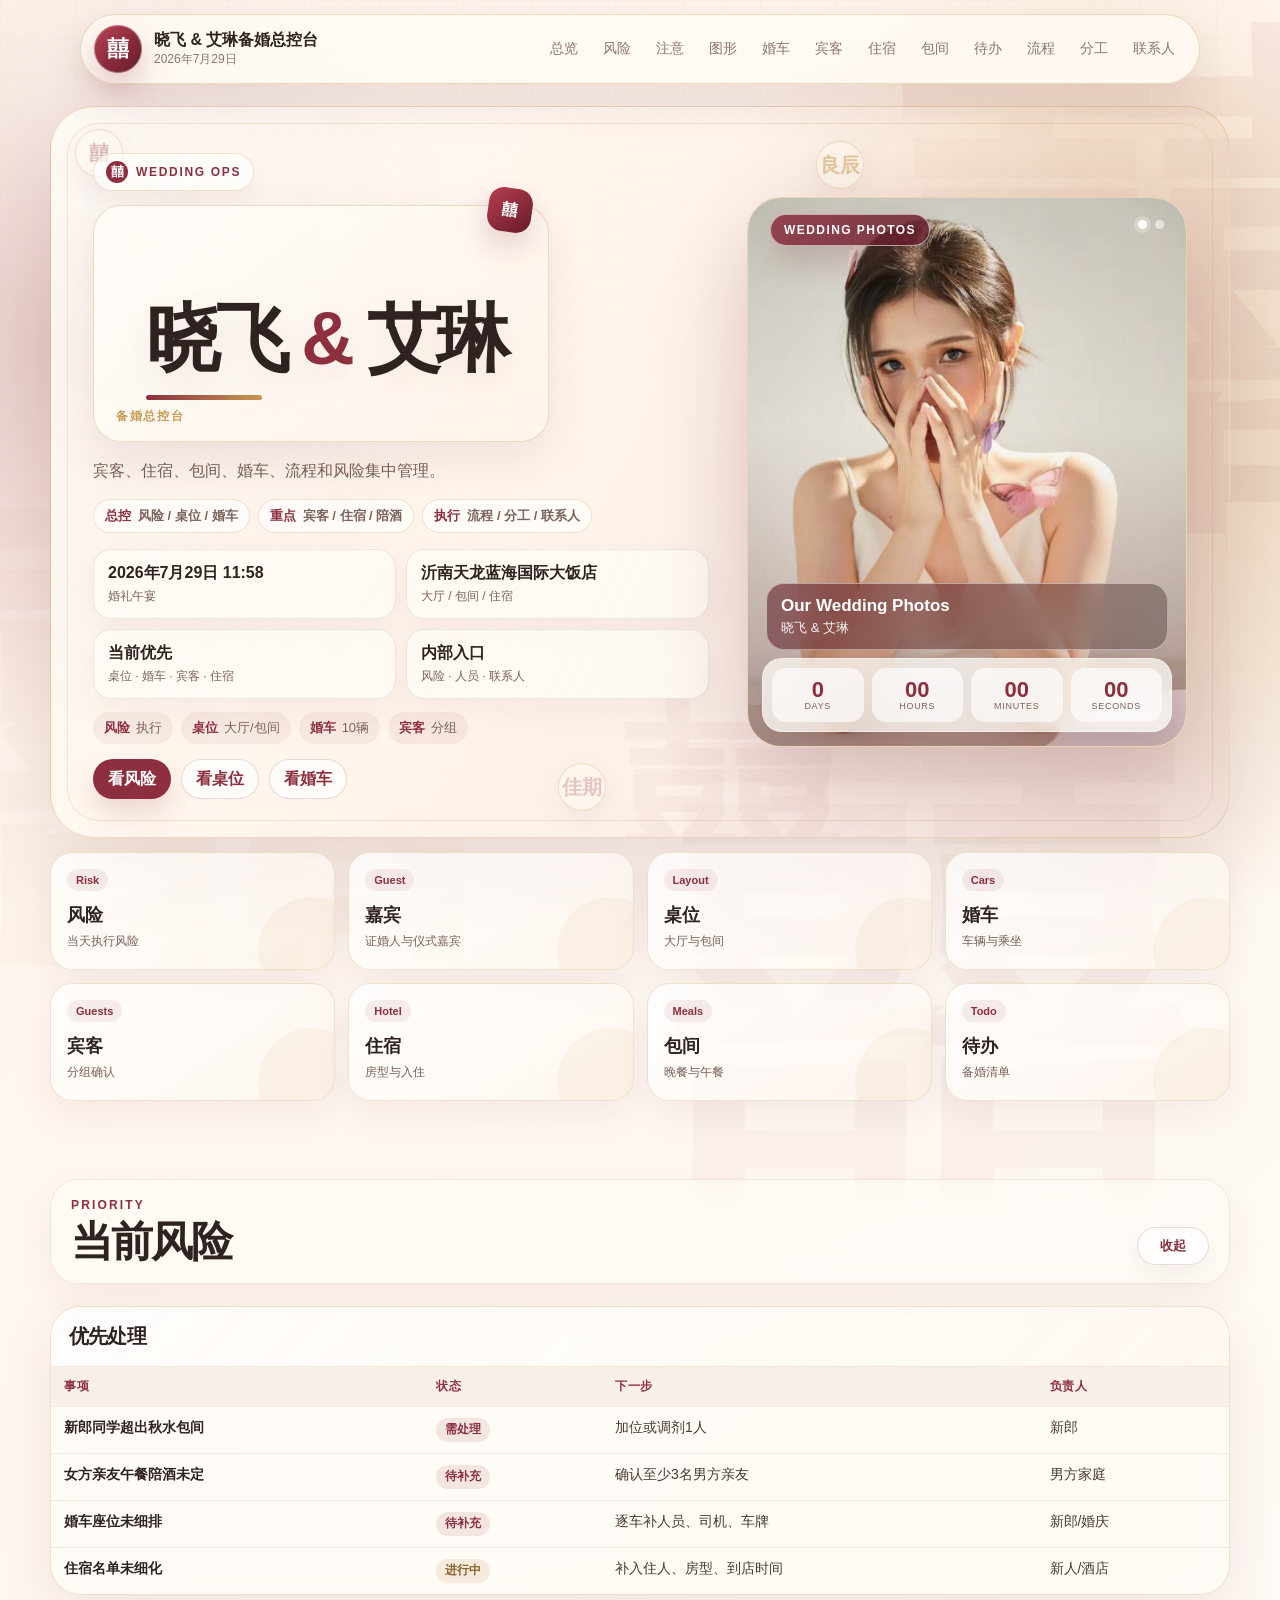
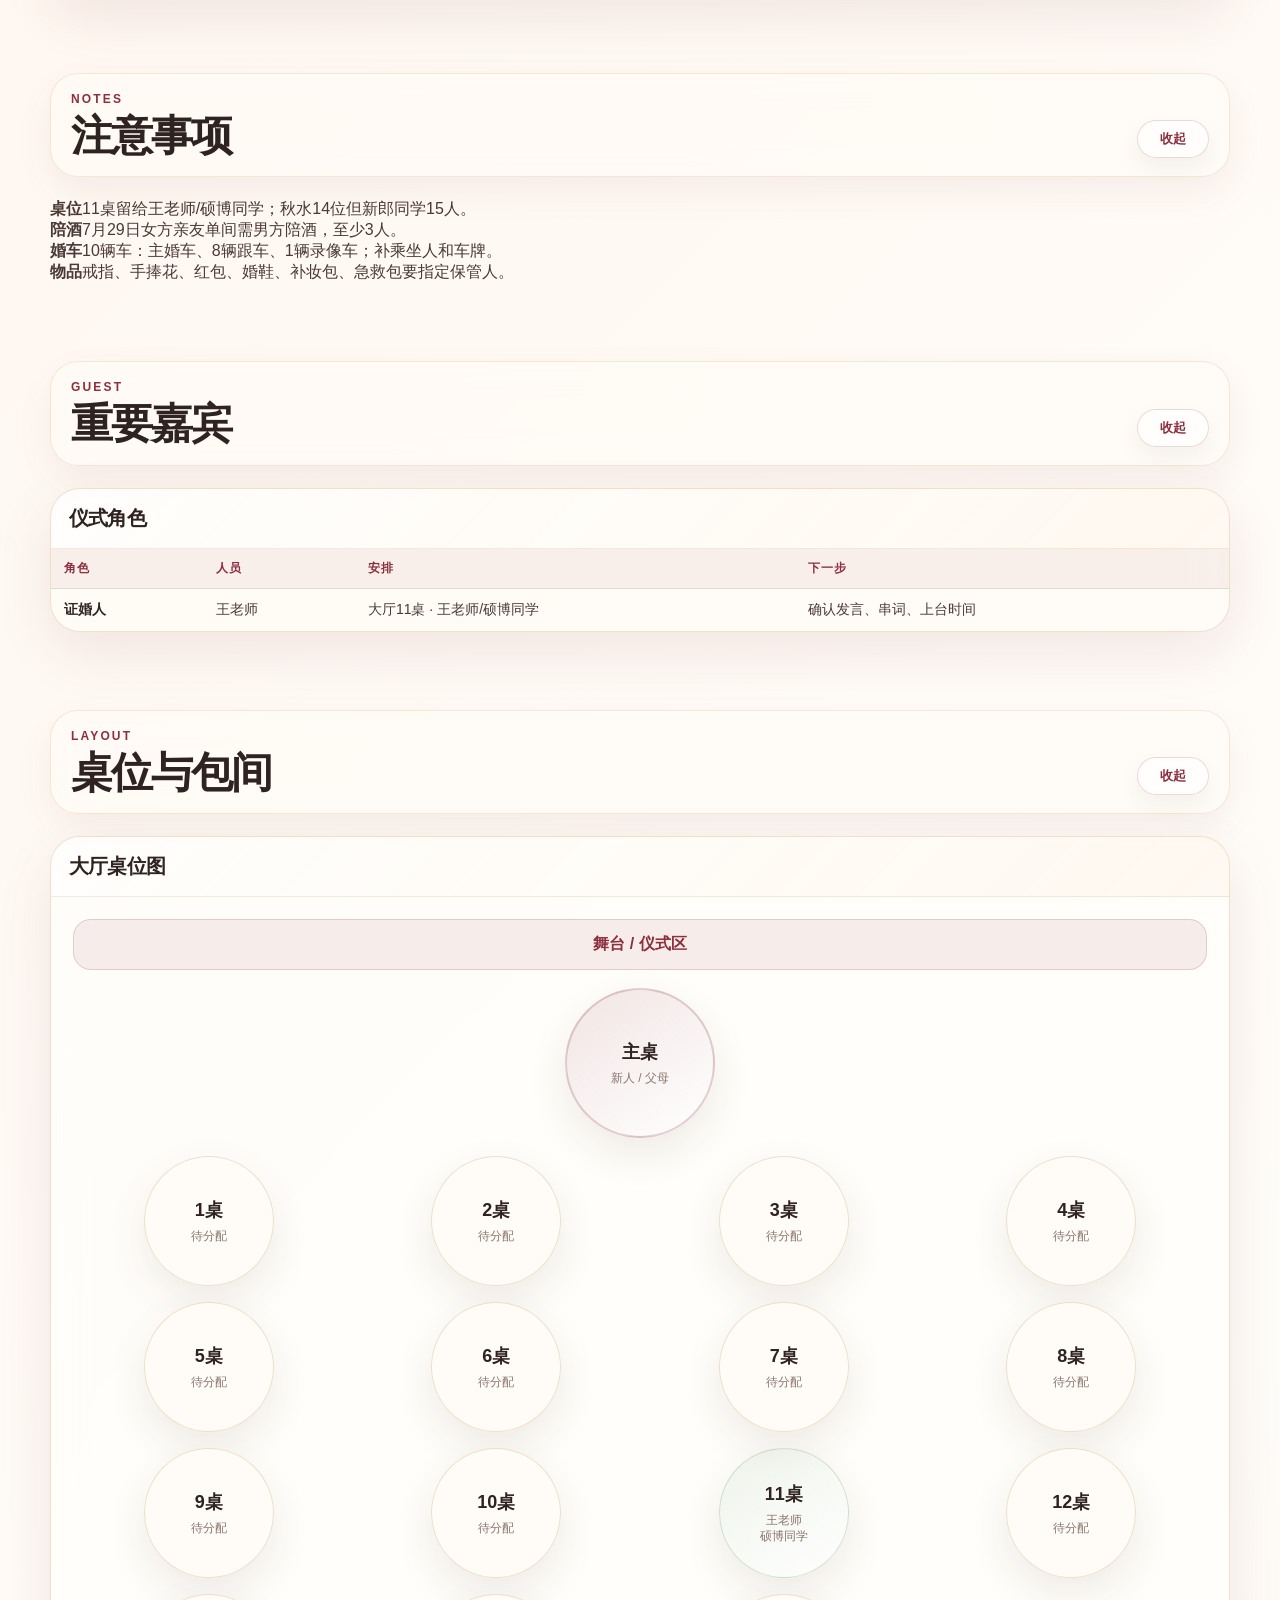
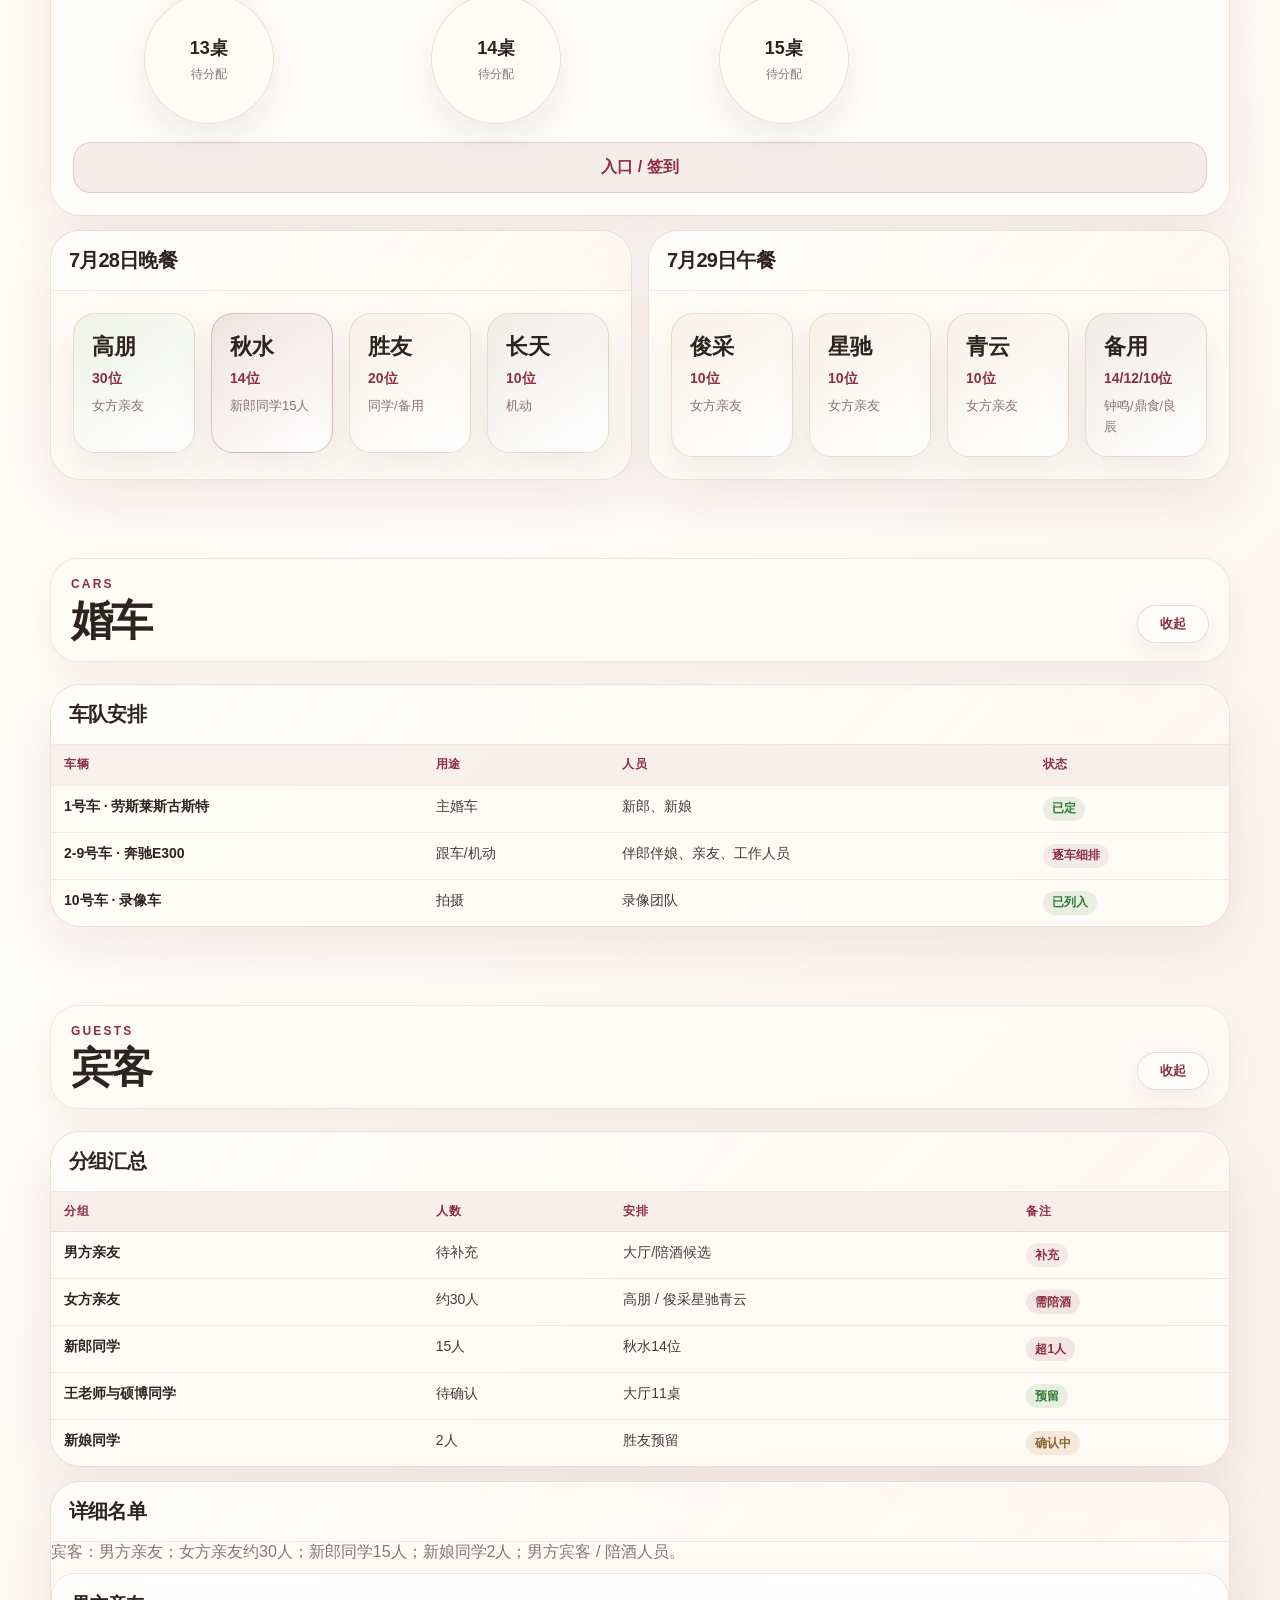
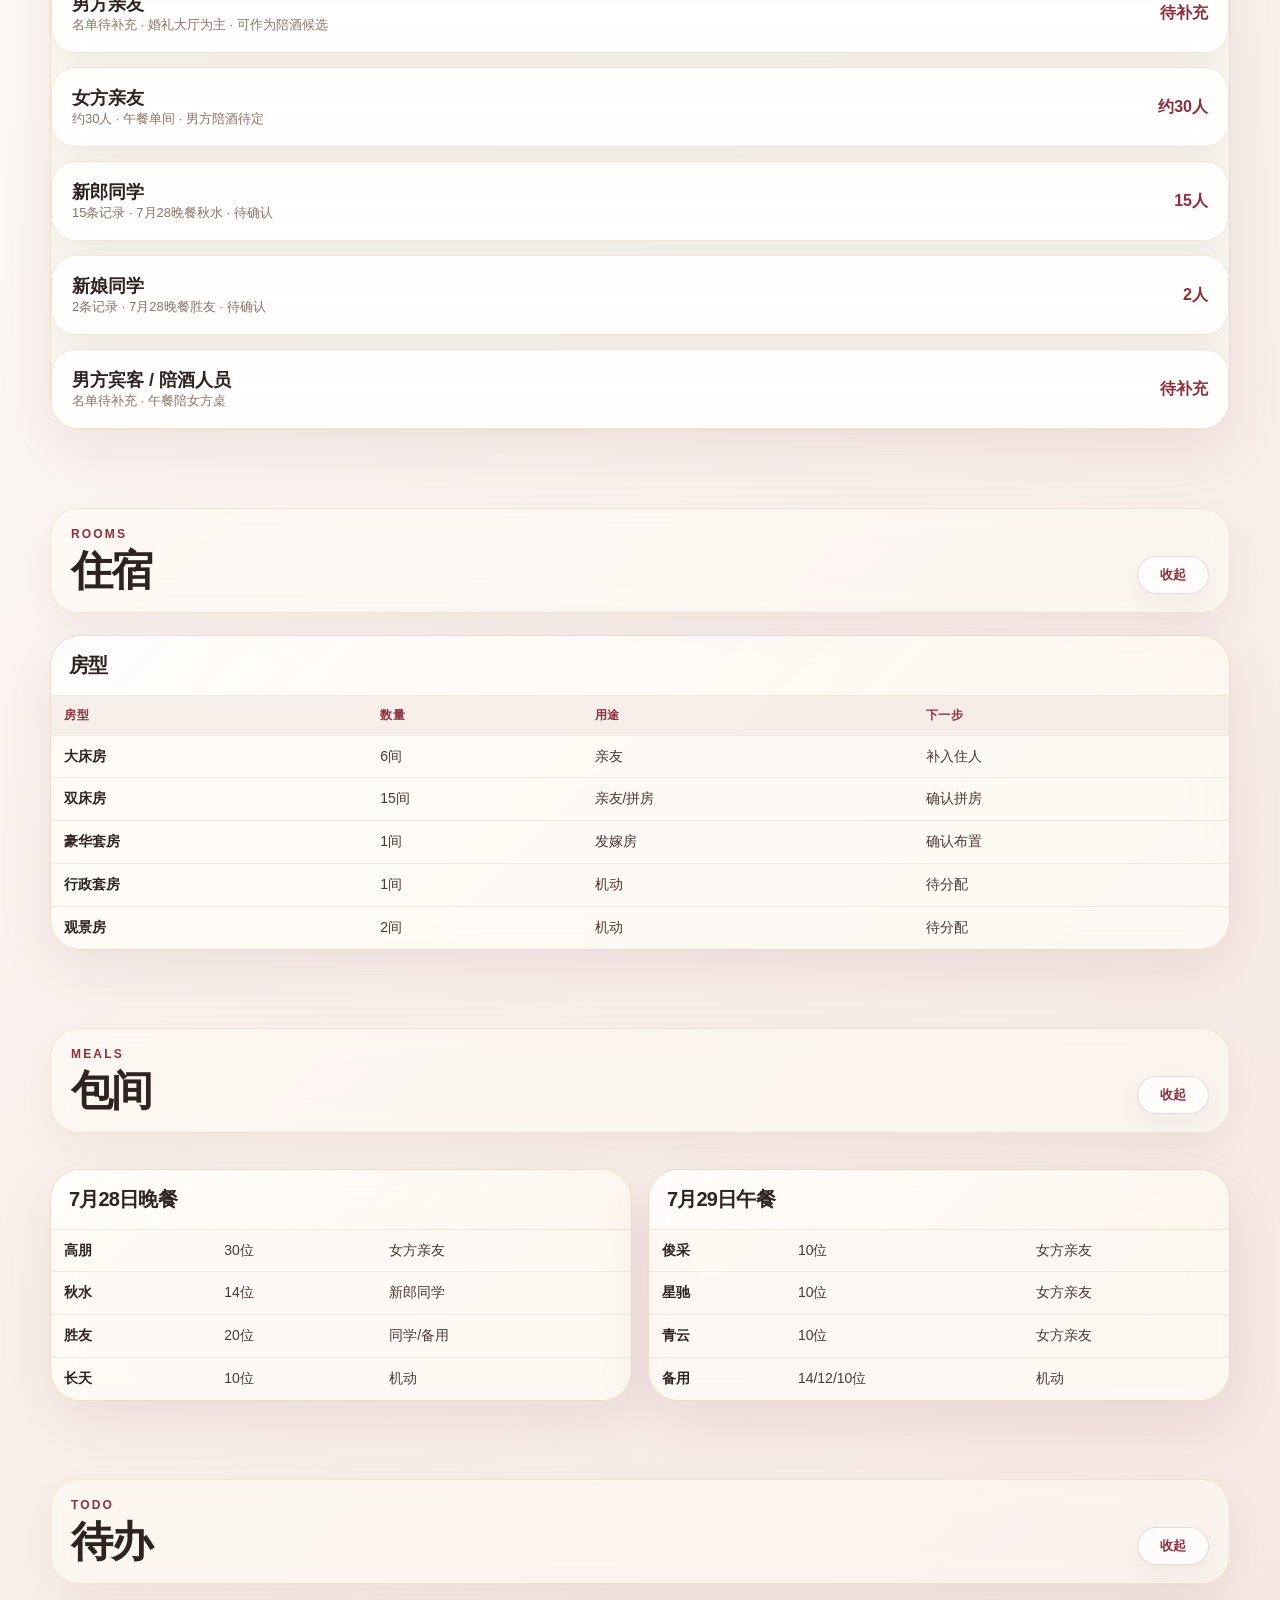
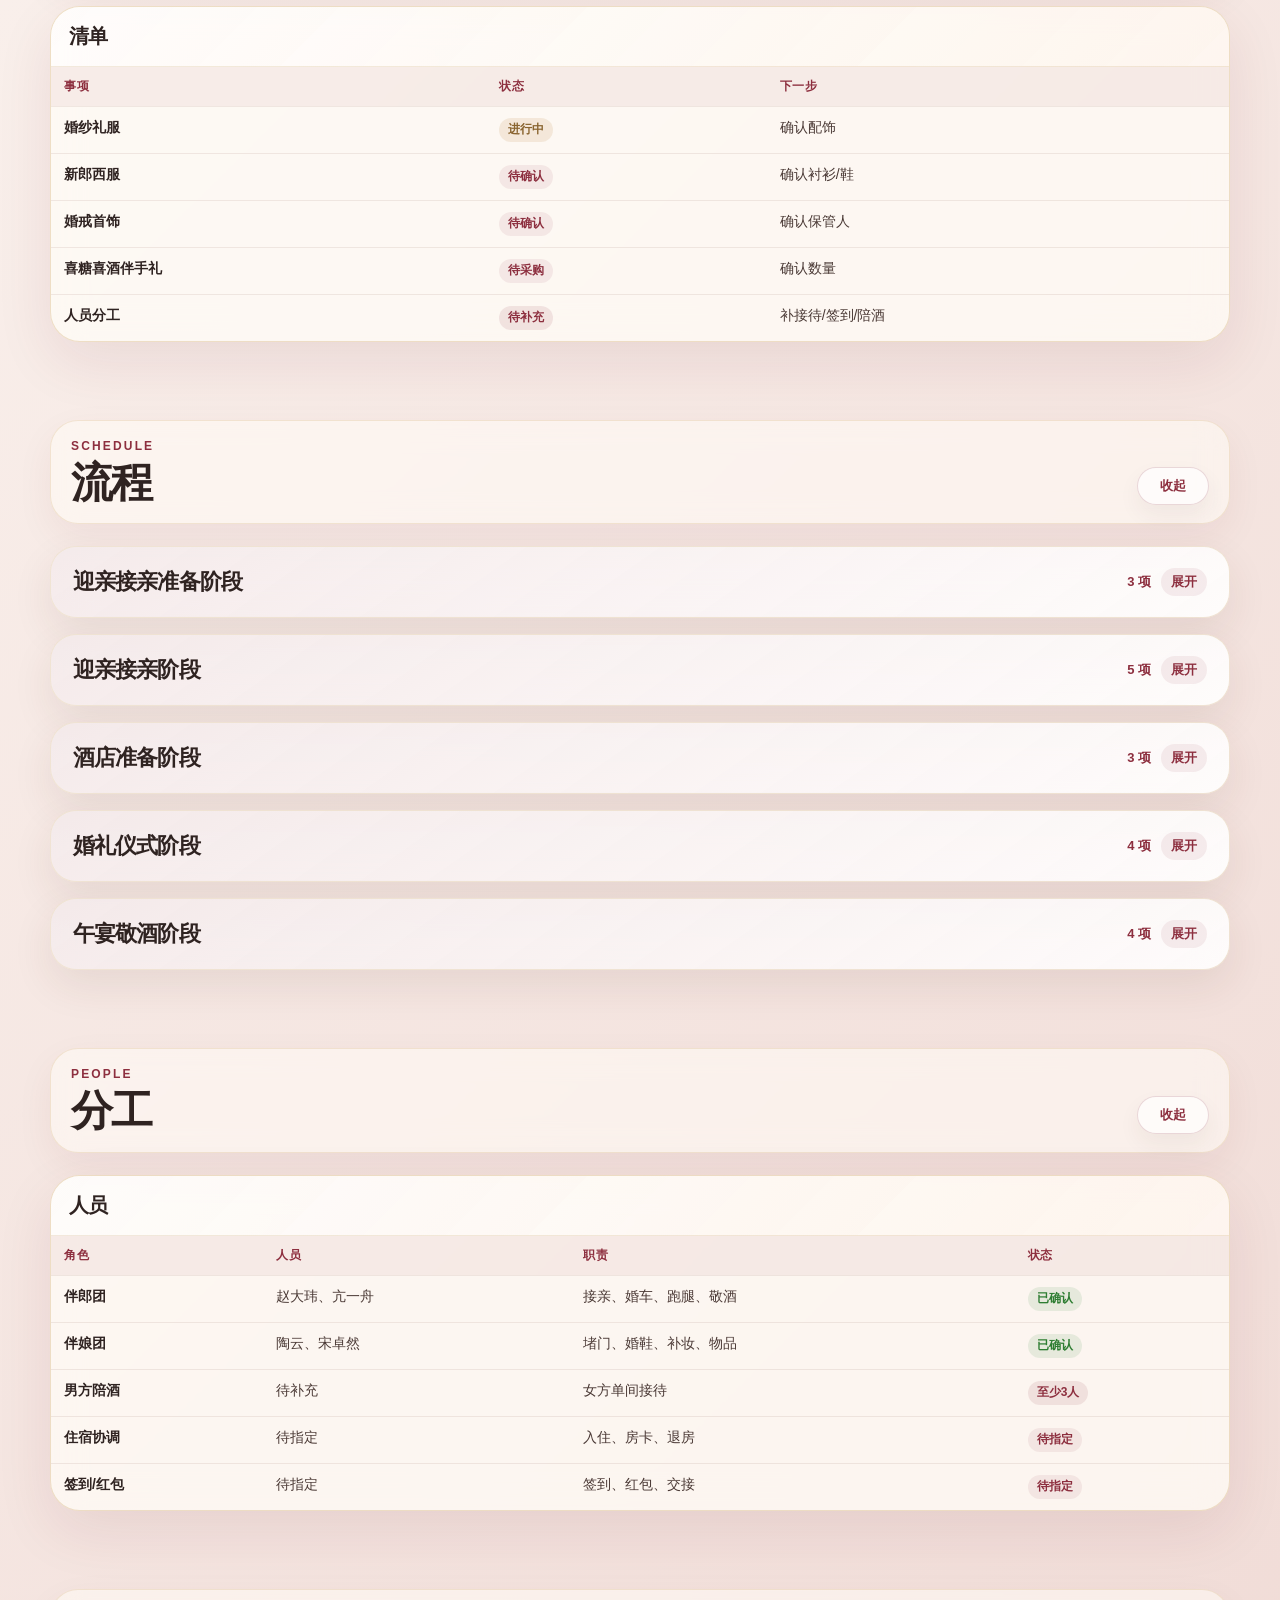
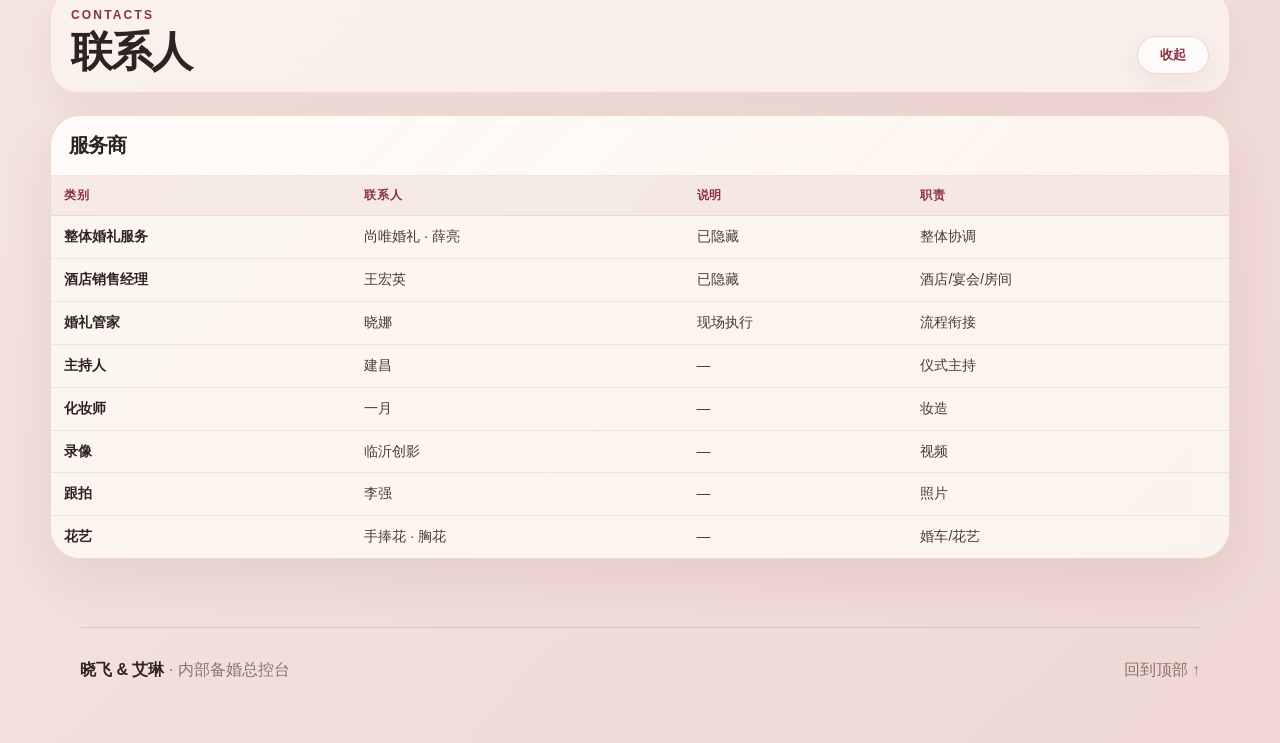
==== internal.html @ 0d19a2a3 "Add concise attention module and reorganize internal page logic" ====
<!doctype html>
<html lang="zh-CN">
<head>
  <meta charset="utf-8">
  <meta name="viewport" content="width=device-width, initial-scale=1">
  <title>晓飞 &amp; 艾琳备婚总控台</title>
  <meta name="description" content="晓飞与艾琳的内部备婚总控台。">
  <meta name="theme-color" content="#8d2f3f">
  <meta http-equiv="Cache-Control" content="no-cache, no-store, must-revalidate">
  <meta http-equiv="Pragma" content="no-cache">
  <meta http-equiv="Expires" content="0">
  <link rel="stylesheet" href="assets/style.css?v=home-layout-20260610">
  <link rel="stylesheet" href="assets/layout.css?v=deep-layout-v2-20260611">
  <link rel="stylesheet" href="assets/tables.css?v=table-board-20260611">
  <link rel="stylesheet" href="assets/visual.css?v=visual-layout-20260611">
  <link id="internalHeroStyle" rel="stylesheet" href="assets/internal-hero.css?v=ops-clean-hero-20260611-v5">
  <script src="assets/app.js?v=ops-clean-hero-20260611-v5" defer></script>
</head>
<body class="ops-page">
<header class="topbar">
  <a class="brand" href="#home"><span class="seal">囍</span><span><strong>晓飞 &amp; 艾琳备婚总控台</strong><small>2026年7月29日</small></span></a>
  <button class="menu" id="menu" aria-label="展开导航"><span></span><span></span><span></span></button>
  <nav class="nav" id="nav"><a href="#home">总览</a><a href="#risks">风险</a><a href="#notes">注意</a><a href="#visual-layout">图形</a><a href="#cars">婚车</a><a href="#guests">宾客</a><a href="#rooms">住宿</a><a href="#meals">包间</a><a href="#todo">待办</a><a href="#schedule">流程</a><a href="#people">分工</a><a href="#contacts">联系人</a></nav>
</header>

<main>
  <section id="home" class="section"></section>

  <section id="risks" class="section ops-section">
    <div class="section-split-head"><div class="heading"><p class="kicker">Priority</p><h2>当前风险</h2></div></div>
    <div class="table-panel"><div class="table-title"><h3>优先处理</h3></div><table class="work-table"><thead><tr><th>事项</th><th>状态</th><th>下一步</th><th>负责人</th></tr></thead><tbody>
      <tr><td>新郎同学超出秋水包间</td><td><span class="tag risk">需处理</span></td><td>加位或调剂1人</td><td>新郎</td></tr>
      <tr><td>女方亲友午餐陪酒未定</td><td><span class="tag risk">待补充</span></td><td>确认至少3名男方亲友</td><td>男方家庭</td></tr>
      <tr><td>婚车座位未细排</td><td><span class="tag risk">待补充</span></td><td>逐车补人员、司机、车牌</td><td>新郎/婚庆</td></tr>
      <tr><td>住宿名单未细化</td><td><span class="tag progress">进行中</span></td><td>补入住人、房型、到店时间</td><td>新人/酒店</td></tr>
    </tbody></table></div>
  </section>

  <section id="notes" class="section ops-section">
    <div class="section-split-head"><div class="heading"><p class="kicker">Notes</p><h2>注意事项</h2></div></div>
    <div class="ops-notes-grid">
      <article class="ops-note-card risk"><b>桌位</b><span>11桌留给王老师/硕博同学；秋水14位但新郎同学15人。</span></article>
      <article class="ops-note-card risk"><b>陪酒</b><span>7月29日女方亲友单间需男方陪酒，至少3人。</span></article>
      <article class="ops-note-card"><b>婚车</b><span>10辆车：主婚车、8辆跟车、1辆录像车；补乘坐人和车牌。</span></article>
      <article class="ops-note-card"><b>物品</b><span>戒指、手捧花、红包、婚鞋、补妆包、急救包要指定保管人。</span></article>
    </div>
  </section>

  <section id="honored-guests" class="section ops-section">
    <div class="section-split-head"><div class="heading"><p class="kicker">Guest</p><h2>重要嘉宾</h2></div></div>
    <div class="table-panel"><div class="table-title"><h3>仪式角色</h3></div><table class="work-table"><thead><tr><th>角色</th><th>人员</th><th>安排</th><th>下一步</th></tr></thead><tbody>
      <tr><td>证婚人</td><td>王老师</td><td>大厅11桌 · 王老师/硕博同学</td><td>确认发言、串词、上台时间</td></tr>
    </tbody></table></div>
  </section>

  <section id="visual-layout" class="section ops-section">
    <div class="section-split-head"><div class="heading"><p class="kicker">Layout</p><h2>桌位与包间</h2></div></div>
    <div class="table-panel"><div class="table-title"><h3>大厅桌位图</h3></div><div class="hall-visual"><div class="hall-stage">舞台 / 仪式区</div><div class="hall-main-table"><div class="table-node main"><strong>主桌</strong><small>新人 / 父母</small></div></div><div class="hall-grid"><div class="table-node"><strong>1桌</strong><small>待分配</small></div><div class="table-node"><strong>2桌</strong><small>待分配</small></div><div class="table-node"><strong>3桌</strong><small>待分配</small></div><div class="table-node"><strong>4桌</strong><small>待分配</small></div><div class="table-node"><strong>5桌</strong><small>待分配</small></div><div class="table-node"><strong>6桌</strong><small>待分配</small></div><div class="table-node"><strong>7桌</strong><small>待分配</small></div><div class="table-node"><strong>8桌</strong><small>待分配</small></div><div class="table-node"><strong>9桌</strong><small>待分配</small></div><div class="table-node"><strong>10桌</strong><small>待分配</small></div><div class="table-node confirmed"><strong>11桌</strong><small>王老师<br>硕博同学</small></div><div class="table-node"><strong>12桌</strong><small>待分配</small></div><div class="table-node"><strong>13桌</strong><small>待分配</small></div><div class="table-node"><strong>14桌</strong><small>待分配</small></div><div class="table-node"><strong>15桌</strong><small>待分配</small></div></div><div class="hall-entry">入口 / 签到</div></div></div>
    <div class="visual-split"><div class="table-panel"><div class="table-title"><h3>7月28日晚餐</h3></div><div class="room-visual-grid"><div class="room-box confirmed"><strong>高朋</strong><span>30位</span><small>女方亲友</small></div><div class="room-box risk"><strong>秋水</strong><span>14位</span><small>新郎同学15人</small></div><div class="room-box pending"><strong>胜友</strong><span>20位</span><small>同学/备用</small></div><div class="room-box spare"><strong>长天</strong><span>10位</span><small>机动</small></div></div></div><div class="table-panel"><div class="table-title"><h3>7月29日午餐</h3></div><div class="room-visual-grid"><div class="room-box pending"><strong>俊采</strong><span>10位</span><small>女方亲友</small></div><div class="room-box pending"><strong>星驰</strong><span>10位</span><small>女方亲友</small></div><div class="room-box pending"><strong>青云</strong><span>10位</span><small>女方亲友</small></div><div class="room-box spare"><strong>备用</strong><span>14/12/10位</span><small>钟鸣/鼎食/良辰</small></div></div></div></div>
  </section>

  <section id="cars" class="section ops-section"><div class="section-split-head"><div class="heading"><p class="kicker">Cars</p><h2>婚车</h2></div></div><div class="table-panel"><div class="table-title"><h3>车队安排</h3></div><table class="work-table"><thead><tr><th>车辆</th><th>用途</th><th>人员</th><th>状态</th></tr></thead><tbody><tr><td>1号车 · 劳斯莱斯古斯特</td><td>主婚车</td><td>新郎、新娘</td><td><span class="tag done">已定</span></td></tr><tr><td>2-9号车 · 奔驰E300</td><td>跟车/机动</td><td>伴郎伴娘、亲友、工作人员</td><td><span class="tag wait">逐车细排</span></td></tr><tr><td>10号车 · 录像车</td><td>拍摄</td><td>录像团队</td><td><span class="tag done">已列入</span></td></tr></tbody></table></div></section>

  <section id="guests" class="section ops-section"><div class="section-split-head"><div class="heading"><p class="kicker">Guests</p><h2>宾客</h2></div></div><div class="table-panel"><div class="table-title"><h3>分组汇总</h3></div><table class="work-table"><thead><tr><th>分组</th><th>人数</th><th>安排</th><th>备注</th></tr></thead><tbody><tr><td>男方亲友</td><td>待补充</td><td>大厅/陪酒候选</td><td><span class="tag wait">补充</span></td></tr><tr><td>女方亲友</td><td>约30人</td><td>高朋 / 俊采星驰青云</td><td><span class="tag risk">需陪酒</span></td></tr><tr><td>新郎同学</td><td>15人</td><td>秋水14位</td><td><span class="tag risk">超1人</span></td></tr><tr><td>王老师与硕博同学</td><td>待确认</td><td>大厅11桌</td><td><span class="tag done">预留</span></td></tr><tr><td>新娘同学</td><td>2人</td><td>胜友预留</td><td><span class="tag progress">确认中</span></td></tr></tbody></table></div><div class="table-panel"><div class="table-title"><h3>详细名单</h3></div><div class="guest-summary" id="guestSummary"></div><div class="guest-policy" id="guestPolicy"></div><div class="guest-groups" id="guestGroups"></div></div></section>

  <section id="rooms" class="section ops-section"><div class="section-split-head"><div class="heading"><p class="kicker">Rooms</p><h2>住宿</h2></div></div><div class="table-panel"><div class="table-title"><h3>房型</h3></div><table class="work-table"><thead><tr><th>房型</th><th>数量</th><th>用途</th><th>下一步</th></tr></thead><tbody><tr><td>大床房</td><td>6间</td><td>亲友</td><td>补入住人</td></tr><tr><td>双床房</td><td>15间</td><td>亲友/拼房</td><td>确认拼房</td></tr><tr><td>豪华套房</td><td>1间</td><td>发嫁房</td><td>确认布置</td></tr><tr><td>行政套房</td><td>1间</td><td>机动</td><td>待分配</td></tr><tr><td>观景房</td><td>2间</td><td>机动</td><td>待分配</td></tr></tbody></table></div></section>

  <section id="meals" class="section ops-section"><div class="section-split-head"><div class="heading"><p class="kicker">Meals</p><h2>包间</h2></div></div><div class="table-grid-2"><div class="table-panel"><div class="table-title"><h3>7月28日晚餐</h3></div><table class="work-table"><tbody><tr><td>高朋</td><td>30位</td><td>女方亲友</td></tr><tr><td>秋水</td><td>14位</td><td>新郎同学</td></tr><tr><td>胜友</td><td>20位</td><td>同学/备用</td></tr><tr><td>长天</td><td>10位</td><td>机动</td></tr></tbody></table></div><div class="table-panel"><div class="table-title"><h3>7月29日午餐</h3></div><table class="work-table"><tbody><tr><td>俊采</td><td>10位</td><td>女方亲友</td></tr><tr><td>星驰</td><td>10位</td><td>女方亲友</td></tr><tr><td>青云</td><td>10位</td><td>女方亲友</td></tr><tr><td>备用</td><td>14/12/10位</td><td>机动</td></tr></tbody></table></div></div></section>

  <section id="todo" class="section ops-section"><div class="section-split-head"><div class="heading"><p class="kicker">Todo</p><h2>待办</h2></div></div><div class="table-panel"><div class="table-title"><h3>清单</h3></div><table class="work-table"><thead><tr><th>事项</th><th>状态</th><th>下一步</th></tr></thead><tbody><tr><td>婚纱礼服</td><td><span class="tag progress">进行中</span></td><td>确认配饰</td></tr><tr><td>新郎西服</td><td><span class="tag wait">待确认</span></td><td>确认衬衫/鞋</td></tr><tr><td>婚戒首饰</td><td><span class="tag wait">待确认</span></td><td>确认保管人</td></tr><tr><td>喜糖喜酒伴手礼</td><td><span class="tag wait">待采购</span></td><td>确认数量</td></tr><tr><td>人员分工</td><td><span class="tag risk">待补充</span></td><td>补接待/签到/陪酒</td></tr></tbody></table></div></section>

  <section id="schedule" class="section ops-section"><div class="section-split-head"><div class="heading"><p class="kicker">Schedule</p><h2>流程</h2></div></div><div id="scheduleStages" class="schedule-stages"></div></section>

  <section id="people" class="section ops-section"><div class="section-split-head"><div class="heading"><p class="kicker">People</p><h2>分工</h2></div></div><div class="table-panel"><div class="table-title"><h3>人员</h3></div><table class="work-table"><thead><tr><th>角色</th><th>人员</th><th>职责</th><th>状态</th></tr></thead><tbody><tr><td>伴郎团</td><td>赵大玮、亢一舟</td><td>接亲、婚车、跑腿、敬酒</td><td><span class="tag done">已确认</span></td></tr><tr><td>伴娘团</td><td>陶云、宋卓然</td><td>堵门、婚鞋、补妆、物品</td><td><span class="tag done">已确认</span></td></tr><tr><td>男方陪酒</td><td>待补充</td><td>女方单间接待</td><td><span class="tag risk">至少3人</span></td></tr><tr><td>住宿协调</td><td>待指定</td><td>入住、房卡、退房</td><td><span class="tag wait">待指定</span></td></tr><tr><td>签到/红包</td><td>待指定</td><td>签到、红包、交接</td><td><span class="tag wait">待指定</span></td></tr></tbody></table></div></section>

  <section id="contacts" class="section ops-section"><div class="section-split-head"><div class="heading"><p class="kicker">Contacts</p><h2>联系人</h2></div></div><div class="table-panel"><div class="table-title"><h3>服务商</h3></div><table class="work-table"><thead><tr><th>类别</th><th>联系人</th><th>说明</th><th>职责</th></tr></thead><tbody><tr><td>整体婚礼服务</td><td>尚唯婚礼 · 薛亮</td><td>已隐藏</td><td>整体协调</td></tr><tr><td>酒店销售经理</td><td>王宏英</td><td>已隐藏</td><td>酒店/宴会/房间</td></tr><tr><td>婚礼管家</td><td>晓娜</td><td>现场执行</td><td>流程衔接</td></tr><tr><td>主持人</td><td>建昌</td><td>—</td><td>仪式主持</td></tr><tr><td>化妆师</td><td>一月</td><td>—</td><td>妆造</td></tr><tr><td>录像</td><td>临沂创影</td><td>—</td><td>视频</td></tr><tr><td>跟拍</td><td>李强</td><td>—</td><td>照片</td></tr><tr><td>花艺</td><td>手捧花 · 胸花</td><td>—</td><td>婚车/花艺</td></tr></tbody></table></div></section>
</main>

<footer class="footer"><div><strong>晓飞 &amp; 艾琳</strong><span> · 内部备婚总控台</span></div><a href="#home">回到顶部 ↑</a></footer>
</body>
</html>
---- assets/style.css ----
:root{--paper:rgba(255,255,255,.78);--ink:#2f2321;--text:#4a3935;--muted:#8b746d;--line:rgba(118,70,64,.16);--red:#8d2f3f;--gold:#bd9250;--soft:0 16px 42px rgba(73,43,38,.09);--shadow:0 28px 90px rgba(73,43,38,.15);--max:1120px}
*{box-sizing:border-box}
html{scroll-behavior:smooth}
body{margin:0;color:var(--text);font-family:-apple-system,BlinkMacSystemFont,"Segoe UI","PingFang SC","Microsoft YaHei",Arial,sans-serif;background:radial-gradient(circle at 8% 8%,rgba(141,47,63,.18),transparent 24rem),radial-gradient(circle at 88% 12%,rgba(189,146,80,.36),transparent 28rem),radial-gradient(circle at 45% 105%,rgba(255,205,205,.65),transparent 34rem),linear-gradient(135deg,#fff7ef 0%,#fffdf9 44%,#f5dfd6 100%)}
body:before{content:"";position:fixed;inset:0;z-index:-1;background:radial-gradient(ellipse at 18% 24%,rgba(255,255,255,.38),rgba(255,255,255,0) 18rem),radial-gradient(ellipse at 82% 26%,rgba(255,236,212,.42),rgba(255,236,212,0) 17rem),radial-gradient(ellipse at 14% 78%,rgba(255,215,215,.30),rgba(255,215,215,0) 18rem),linear-gradient(rgba(189,146,80,.045) 1px,transparent 1px),linear-gradient(90deg,rgba(189,146,80,.045) 1px,transparent 1px);background-size:auto,auto,auto,38px 38px,38px 38px;mask-image:linear-gradient(to bottom,#000,transparent 82%)}
body:after{content:"囍";position:fixed;right:-7vw;top:4vh;z-index:-1;color:rgba(141,47,63,.055);font-size:min(44vw,520px);font-weight:900;line-height:1;letter-spacing:-.08em;font-family:"STSong","Songti SC","SimSun",serif;text-shadow:-72vw 48vh 0 rgba(189,146,80,.04),-18vw 74vh 0 rgba(141,47,63,.035);pointer-events:none;user-select:none}
a{text-decoration:none;color:inherit}
.topbar{position:sticky;top:14px;z-index:50;width:min(var(--max),calc(100% - 28px));margin:14px auto 0;min-height:70px;padding:10px 13px;display:flex;align-items:center;justify-content:space-between;gap:14px;border:1px solid rgba(189,146,80,.24);border-radius:999px;background:rgba(255,252,247,.86);box-shadow:var(--soft);backdrop-filter:blur(22px)}
.brand{display:flex;align-items:center;gap:12px}.seal{width:48px;height:48px;display:grid;place-items:center;border-radius:50%;color:#fff;font-size:22px;font-weight:900;background:linear-gradient(135deg,#a43b4e,#611c2a);box-shadow:0 14px 30px rgba(141,47,63,.25)}.brand strong{display:block;color:var(--ink)}.brand small{display:block;color:var(--muted);font-size:12px}
.nav{display:flex;gap:3px}.nav a{padding:9px 11px;border-radius:999px;color:var(--muted);font-size:14px}.nav a:hover{background:rgba(141,47,63,.08);color:var(--red)}
.menu{display:none;width:44px;height:44px;border:0;border-radius:50%;background:rgba(141,47,63,.08);padding:11px}.menu span{display:block;height:2px;margin:5px 0;background:var(--red);border-radius:99px}
.section{width:min(var(--max),calc(100% - 28px));margin:0 auto;padding:52px 0;scroll-margin-top:108px}
.hero{display:grid;grid-template-columns:1fr .92fr;gap:28px;align-items:center;padding-top:44px;padding-bottom:34px}
.kicker{margin:0 0 8px;color:var(--red);font-size:12px;font-weight:850;letter-spacing:.18em;text-transform:uppercase}
h1,h2,h3{margin:0;color:var(--ink);letter-spacing:-.04em}h1{position:relative;font-size:clamp(44px,6.2vw,76px);line-height:1}h1:before{content:"囍";position:absolute;z-index:-1;left:-34px;top:-54px;font-size:clamp(112px,15vw,198px);color:rgba(141,47,63,.07);font-weight:900}.amp{color:var(--gold);font-family:Georgia,"Times New Roman",serif;font-style:italic;font-weight:400}h2{font-size:clamp(28px,3.8vw,42px);line-height:1.06}h3{font-size:19px}
.lead{margin:20px 0 0;color:var(--muted);font-size:clamp(16px,1.45vw,19px);max-width:560px}
.card,.info-card,.countdown,.guide-card,.meal-plan,.photo-carousel,.schedule-stage,.schedule-card,.guest-group,.guest-card,.internal-card,.contact-card{border:1px solid rgba(189,146,80,.22);background:var(--paper);box-shadow:var(--soft);backdrop-filter:blur(18px)}
.info-grid{display:grid;grid-template-columns:repeat(2,1fr);gap:12px;margin-top:24px;max-width:560px}.info-card{border-radius:20px;padding:16px}.info-card.wide{grid-column:1/-1}.info-card span,.guide-card span,.meal-plan span,.internal-card span,.contact-card span{display:inline-flex;margin-bottom:9px;padding:5px 10px;border-radius:999px;color:var(--red);background:rgba(141,47,63,.08);font-size:12px;font-weight:850}.info-card strong{display:block;color:var(--ink);font-size:15px;line-height:1.45}.info-card small{display:block;margin-top:5px;color:var(--muted);line-height:1.55}
.hero-ribbon{display:flex;flex-wrap:wrap;gap:8px;margin-top:14px;max-width:560px}.hero-ribbon span{display:inline-flex;align-items:center;gap:6px;min-height:34px;padding:7px 11px;border:1px solid rgba(189,146,80,.22);border-radius:999px;background:rgba(255,252,247,.66);color:var(--muted);font-size:13px;font-weight:750;backdrop-filter:blur(12px)}.hero-ribbon b{color:var(--red);font-weight:900}
.actions,.map-actions{display:flex;flex-wrap:wrap;gap:8px;margin-top:14px}.btn,.map-link{display:inline-flex;align-items:center;justify-content:center;min-height:40px;padding:9px 14px;border:1px solid var(--line);border-radius:999px;background:rgba(255,252,247,.82);color:var(--ink);transition:.16s}.btn:hover,.map-link:hover{transform:translateY(-1px);box-shadow:0 10px 24px rgba(73,43,38,.1)}.btn.primary{border-color:transparent;color:white;background:linear-gradient(135deg,#a94152,#6a202d);box-shadow:0 14px 30px rgba(141,47,63,.2)}.btn.ghost,.map-link{color:var(--red);background:rgba(141,47,63,.07);font-weight:850;font-size:13px}
.hero-panel{display:grid;gap:14px}.photo-carousel{position:relative;overflow:hidden;min-height:520px;aspect-ratio:2/3;border-radius:32px;box-shadow:var(--shadow);background:linear-gradient(160deg,rgba(255,255,255,.86),rgba(255,244,235,.68))}.photo-carousel img{position:absolute;inset:0;width:100%;height:100%;object-fit:cover;opacity:0;transform:scale(1.015);transition:opacity .7s ease,transform 1s ease}.photo-carousel img.active{opacity:1;transform:scale(1)}.photo-caption{position:absolute;left:18px;right:18px;bottom:18px;z-index:2;padding:14px 16px;border:1px solid rgba(255,255,255,.45);border-radius:20px;background:rgba(47,35,33,.32);backdrop-filter:blur(16px);color:#fff}.photo-caption strong{display:block;font-size:18px}.photo-caption small{display:block;margin-top:3px;opacity:.9}.photo-dots{position:absolute;z-index:3;right:22px;top:22px;display:flex;gap:8px}.photo-dots button{width:9px;height:9px;padding:0;border:0;border-radius:50%;background:rgba(255,255,255,.55)}.photo-dots button.active{background:#fff;box-shadow:0 0 0 4px rgba(255,255,255,.25)}
.countdown{display:grid;grid-template-columns:repeat(4,1fr);gap:8px;padding:10px;border-radius:22px}.countdown div{min-height:72px;display:grid;place-items:center;align-content:center;border-radius:16px;background:rgba(255,255,255,.58)}.countdown strong{color:var(--red);font-size:clamp(22px,2.5vw,30px);line-height:1}.countdown span{font-size:11px;color:var(--muted);letter-spacing:.08em;text-transform:uppercase}
.heading{margin-bottom:22px}.heading.center{text-align:center;max-width:780px;margin:0 auto 24px}.heading.center p:last-child,.schedule-note{color:var(--muted);font-size:15px}.heading.row{display:flex;align-items:end;justify-content:space-between;gap:16px}
.guide-grid{display:grid;grid-template-columns:repeat(3,1fr);gap:14px}.guide-card,.meal-plan{position:relative;overflow:hidden;border-radius:24px;padding:22px;min-height:176px}.guide-card:after{content:"";position:absolute;right:-42px;bottom:-46px;width:128px;height:128px;border-radius:50%;background:rgba(141,47,63,.06)}.guide-card.feature,.meal-plan{background:linear-gradient(145deg,rgba(141,47,63,.10),rgba(255,255,255,.70))}.guide-card p,.meal-plan p,.internal-card p,.contact-card p,.meta{margin:8px 0 0;color:var(--muted);font-size:14px;line-height:1.65}.meal-plan{grid-column:1/-1}.meal-rooms{display:grid;grid-template-columns:repeat(4,1fr);gap:10px;margin-top:14px}.meal-room{border:1px solid rgba(118,70,64,.12);border-radius:18px;padding:14px;background:rgba(255,252,247,.65)}.meal-room strong{display:block;color:var(--ink)}.meal-room small{display:block;margin-top:4px;color:var(--muted);line-height:1.65}
.schedule-note{margin:0 0 18px}.schedule-stages{display:grid;gap:16px}.schedule-stage{border-radius:24px;overflow:hidden}.schedule-stage summary{list-style:none;cursor:pointer}.schedule-stage summary::-webkit-details-marker{display:none}.stage-head{padding:18px 20px;background:linear-gradient(145deg,rgba(141,47,63,.08),rgba(255,255,255,.42));display:flex;justify-content:space-between;gap:12px;align-items:center}.stage-head h3{font-size:22px}.stage-meta{display:flex;align-items:center;gap:10px;color:var(--red);font-size:13px;font-weight:850;white-space:nowrap}.stage-meta:after{content:"展开";display:inline-flex;padding:5px 10px;border-radius:999px;background:rgba(141,47,63,.08);color:var(--red)}.schedule-stage[open] .stage-meta:after{content:"收起"}.stage-list{display:grid;gap:10px;padding:16px}.schedule-card{display:grid;grid-template-columns:116px 1fr;gap:18px;align-items:flex-start;border-radius:20px;padding:16px;background:rgba(255,255,255,.55)}.time-pill{width:96px;min-height:44px;display:flex;align-items:center;justify-content:center;text-align:center;border-radius:999px;color:white;background:linear-gradient(135deg,var(--red),#68202e);font-weight:900;box-shadow:0 12px 26px rgba(141,47,63,.2);line-height:1.15}.detail-grid{display:grid;grid-template-columns:repeat(2,1fr);gap:8px;margin-top:10px}.detail-box{border:1px solid rgba(118,70,64,.12);border-radius:14px;padding:10px;background:rgba(255,252,247,.62);color:var(--muted);font-size:13px;line-height:1.55}.detail-box.full{grid-column:1/-1}.detail-box b{display:block;color:var(--ink);font-size:12px;margin-bottom:3px}
.guest-summary{display:flex;justify-content:space-between;gap:12px;flex-wrap:wrap;margin-bottom:14px;color:var(--muted)}.guest-policy{margin-bottom:14px;border:1px dashed var(--line);border-radius:18px;padding:14px;color:var(--muted);background:rgba(255,252,247,.58)}.guest-groups{display:grid;gap:14px}.guest-group{border-radius:20px;overflow:hidden}.guest-group summary{list-style:none;display:flex;justify-content:space-between;gap:16px;align-items:center;padding:16px 18px;cursor:pointer}.guest-group summary::-webkit-details-marker{display:none}.guest-group-title strong{display:block;color:var(--ink);font-size:18px}.guest-group-title span{display:block;color:var(--muted);font-size:13px}.guest-group-count{color:var(--red);font-weight:850;white-space:nowrap}.guest-cards{display:grid;grid-template-columns:repeat(3,1fr);gap:12px;padding:0 16px 16px}.guest-card{border-radius:18px;padding:13px;background:rgba(255,255,255,.52)}.guest-card-head{display:flex;justify-content:space-between;gap:8px}.guest-card-name{color:var(--ink);font-weight:850}.badge{display:inline-flex;align-items:center;padding:4px 9px;border-radius:999px;color:var(--red);background:rgba(141,47,63,.08);font-size:12px;font-weight:850;white-space:nowrap}.guest-card-meta{margin-top:8px;color:var(--muted);font-size:13px;line-height:1.65}
.internal-grid,.contact-grid{display:grid;grid-template-columns:repeat(4,1fr);gap:14px}.internal-card,.contact-card{border-radius:22px;padding:20px;min-height:150px}.internal-card.important,.contact-card.primary{background:linear-gradient(145deg,rgba(141,47,63,.10),rgba(255,255,255,.70))}.contact-card strong{display:block;color:var(--ink);font-size:18px}.contact-card a{color:var(--red);font-weight:850}
.footer{width:min(var(--max),calc(100% - 28px));margin:0 auto;padding:32px 0 62px;display:flex;justify-content:space-between;gap:16px;color:var(--muted);border-top:1px solid var(--line)}.footer strong{color:var(--ink)}.hidden{display:none!important}.data-error{border:1px dashed var(--line);border-radius:18px;padding:14px;color:var(--muted);background:rgba(255,252,247,.7)}
@media(max-width:1040px){.guide-grid,.internal-grid,.contact-grid{grid-template-columns:repeat(2,1fr)}.guest-cards{grid-template-columns:repeat(2,1fr)}.meal-rooms{grid-template-columns:repeat(2,1fr)}}
@media(max-width:820px){.nav{display:none;position:absolute;top:76px;right:0;width:min(320px,calc(100vw - 28px));padding:12px;flex-direction:column;align-items:stretch;border:1px solid var(--line);border-radius:22px;background:rgba(255,252,247,.97);box-shadow:var(--shadow);backdrop-filter:blur(22px)}.nav.open{display:flex}.nav a{padding:12px 14px}.menu{display:block}.hero,.guide-grid,.internal-grid,.contact-grid,.guest-cards,.detail-grid,.meal-rooms,.info-grid{grid-template-columns:1fr}.schedule-card{grid-template-columns:1fr}.footer{flex-direction:column}}
@media(max-width:560px){.section{padding:38px 0}.topbar{top:10px;margin-top:10px;width:min(100% - 20px,var(--max))}.brand small{max-width:150px;overflow:hidden;text-overflow:ellipsis}.countdown{grid-template-columns:repeat(2,1fr)}h1{font-size:clamp(42px,13vw,60px)}.btn{width:100%}.actions{flex-direction:column}.stage-head{align-items:flex-start;flex-direction:column}.stage-meta{white-space:normal}.photo-carousel{min-height:460px}}
---- assets/layout.css ----
/* Deep layout v2: make the page visibly different and easier to scan */
body{background:radial-gradient(circle at 8% 4%,rgba(141,47,63,.22),transparent 26rem),radial-gradient(circle at 88% 8%,rgba(189,146,80,.42),transparent 30rem),linear-gradient(135deg,#fff4ed 0%,#fffdf9 38%,#f3ded8 100%)}
.topbar{max-width:1180px}.section{width:min(1180px,calc(100% - 28px));padding:44px 0}.hero{grid-template-columns:minmax(0,1.08fr) minmax(360px,.82fr);align-items:start;gap:34px;padding-top:34px;padding-bottom:20px}.hero h1{font-size:clamp(50px,7.2vw,88px);letter-spacing:-.07em}.hero .lead{max-width:720px;font-size:clamp(17px,1.55vw,21px);line-height:1.7}.hero-panel{position:sticky;top:108px}.photo-carousel{min-height:560px;border-radius:36px}.countdown{border-radius:28px;padding:12px;background:linear-gradient(145deg,rgba(141,47,63,.10),rgba(255,255,255,.72))}.event-brief{margin-top:22px;display:grid;grid-template-columns:repeat(2,minmax(0,1fr));gap:12px;max-width:720px}.event-brief .brief-item{position:relative;overflow:hidden;border:1px solid rgba(189,146,80,.28);border-radius:24px;background:rgba(255,252,247,.78);padding:18px 18px;box-shadow:0 18px 42px rgba(73,43,38,.08);backdrop-filter:blur(16px)}.event-brief .brief-item:after{content:"";position:absolute;right:-24px;bottom:-28px;width:86px;height:86px;border-radius:50%;background:rgba(141,47,63,.055)}.brief-item b{display:block;color:var(--ink);font-size:17px;line-height:1.38}.brief-item span{display:block;margin-top:6px;color:var(--muted);font-size:13px;line-height:1.55}.hero-ribbon{margin-top:16px}.hero-ribbon span{min-height:38px;padding:8px 13px;background:rgba(255,255,255,.72)}.actions{margin-top:18px}.btn{min-height:44px;padding:11px 17px}.overview-section{padding-top:18px}.overview-grid{display:grid;grid-template-columns:1.18fr .82fr;gap:16px}.overview-main,.overview-side,.module-tile,.todo-card,.flow-chip{border:1px solid rgba(189,146,80,.24);background:var(--paper);box-shadow:var(--soft);backdrop-filter:blur(18px);border-radius:30px}.overview-main{position:relative;overflow:hidden;padding:30px;background:linear-gradient(145deg,rgba(141,47,63,.16),rgba(255,255,255,.76))}.overview-main:after{content:"囍";position:absolute;right:-18px;bottom:-54px;color:rgba(141,47,63,.06);font-size:180px;font-weight:900;line-height:1}.overview-main h2{font-size:clamp(32px,4.2vw,52px);letter-spacing:-.055em}.overview-main p{position:relative;z-index:1;margin:12px 0 0;color:var(--muted);line-height:1.85;font-size:15px}.overview-stats{position:relative;z-index:1;display:grid;grid-template-columns:repeat(4,1fr);gap:12px;margin-top:22px}.overview-stat{padding:18px;border:1px solid rgba(118,70,64,.13);border-radius:22px;background:rgba(255,252,247,.68)}.overview-stat strong{display:block;color:var(--red);font-size:28px;line-height:1;letter-spacing:-.04em}.overview-stat span{display:block;margin-top:8px;color:var(--muted);font-size:12px;line-height:1.45}.overview-side{padding:24px;background:rgba(255,252,247,.68)}.overview-side h3{margin-bottom:14px;font-size:22px}.flow-list{display:grid;gap:10px}.flow-chip{display:flex;align-items:center;justify-content:space-between;gap:12px;padding:14px 15px;border-radius:20px;background:rgba(255,255,255,.62);box-shadow:none}.flow-chip b{color:var(--ink);font-size:15px}.flow-chip span{color:var(--muted);font-size:12px;line-height:1.45;white-space:nowrap}.module-map{display:grid;grid-template-columns:repeat(4,1fr);gap:14px;margin-top:16px}.module-tile{position:relative;overflow:hidden;padding:22px;min-height:172px;transition:.16s;background:linear-gradient(145deg,rgba(255,255,255,.74),rgba(255,247,240,.60))}.module-tile:hover{transform:translateY(-3px);box-shadow:var(--shadow)}.module-tile:after{content:"";position:absolute;right:-34px;bottom:-36px;width:110px;height:110px;border-radius:50%;background:rgba(189,146,80,.09)}.module-tile span{display:inline-flex;margin-bottom:12px;padding:6px 11px;border-radius:999px;background:rgba(141,47,63,.08);color:var(--red);font-size:12px;font-weight:850}.module-tile strong{display:block;color:var(--ink);font-size:20px;letter-spacing:-.03em}.module-tile small{display:block;margin-top:9px;color:var(--muted);line-height:1.65}.section-compact{padding-top:46px}.section-split-head{display:flex;align-items:end;justify-content:space-between;gap:20px;margin-bottom:22px}.section-split-head .heading{margin:0}.section-split-head .section-note{max-width:460px;color:var(--muted);font-size:14px;line-height:1.75;margin:0}.guide-grid{gap:16px}.guide-card,.meal-plan{border-radius:28px;padding:24px}.meal-plan{padding:26px}.two-card-grid{grid-template-columns:repeat(2,minmax(0,1fr))}.schedule-overview{display:grid;grid-template-columns:repeat(4,1fr);gap:12px;margin-bottom:18px}.schedule-overview .flow-chip{display:block;min-height:112px;padding:18px}.schedule-overview .flow-chip b{display:block;font-size:16px;color:var(--red)}.schedule-overview .flow-chip span{display:block;margin-top:10px;white-space:normal;line-height:1.55}.schedule-stage{border-radius:26px}.stage-head{padding:20px 22px}.schedule-card{border-radius:22px}.guest-toolbar{display:grid;grid-template-columns:1fr 1fr 1fr;gap:12px;margin-bottom:16px}.guest-toolbar .overview-stat{min-height:104px;background:linear-gradient(145deg,rgba(255,255,255,.75),rgba(255,246,239,.60))}.guest-toolbar .overview-stat strong{font-size:20px;color:var(--ink)}.guest-toolbar .overview-stat span{font-size:13px}.guest-group{border-radius:24px}.guest-group summary{padding:18px 20px}.todo-board{display:grid;grid-template-columns:repeat(3,1fr);gap:16px}.todo-column{border:1px solid rgba(189,146,80,.24);border-radius:30px;background:rgba(255,252,247,.62);padding:18px;box-shadow:var(--soft);backdrop-filter:blur(16px)}.todo-column h3{margin:0 0 8px;font-size:22px;letter-spacing:-.04em}.todo-column-desc{margin:0 0 15px;color:var(--muted);font-size:13px;line-height:1.65}.todo-stack{display:grid;gap:12px}.todo-card{padding:17px;border-radius:22px;background:rgba(255,255,255,.64);box-shadow:none}.todo-card span{display:inline-flex;margin-bottom:9px;padding:5px 10px;border-radius:999px;background:rgba(141,47,63,.08);color:var(--red);font-size:12px;font-weight:850}.todo-card h4{margin:0;color:var(--ink);font-size:17px;letter-spacing:-.025em}.todo-card p{margin:8px 0 0;color:var(--muted);font-size:13px;line-height:1.68}.todo-card.done span{background:rgba(189,146,80,.13);color:#9b713a}.todo-card.wait span{background:rgba(141,47,63,.08);color:var(--red)}.todo-card.todo span{background:rgba(73,43,38,.08);color:var(--ink)}.contact-grid.two-card-grid .contact-card{min-height:170px}.internal-card p a{color:var(--red);font-weight:850}.footer{margin-top:24px}
.ops-grid{display:grid;grid-template-columns:repeat(4,1fr);gap:14px;margin-top:16px}.ops-card{border:1px solid rgba(189,146,80,.24);border-radius:26px;background:rgba(255,252,247,.72);padding:20px;box-shadow:var(--soft);backdrop-filter:blur(16px)}.ops-card span{display:inline-flex;margin-bottom:10px;padding:5px 10px;border-radius:999px;background:rgba(141,47,63,.08);color:var(--red);font-size:12px;font-weight:850}.ops-card strong{display:block;color:var(--ink);font-size:24px;letter-spacing:-.04em}.ops-card small{display:block;margin-top:8px;color:var(--muted);line-height:1.6}.ops-card.risk{background:linear-gradient(145deg,rgba(141,47,63,.13),rgba(255,255,255,.72))}.ops-card.done{background:linear-gradient(145deg,rgba(189,146,80,.14),rgba(255,255,255,.72))}.focus-board{display:grid;grid-template-columns:1.05fr .95fr;gap:16px}.focus-panel{border:1px solid rgba(189,146,80,.24);border-radius:30px;background:rgba(255,252,247,.66);padding:22px;box-shadow:var(--soft);backdrop-filter:blur(16px)}.focus-panel h3{margin:0 0 14px;font-size:24px}.check-list{display:grid;gap:10px}.check-item{display:grid;grid-template-columns:auto 1fr auto;gap:12px;align-items:start;padding:13px 14px;border-radius:18px;background:rgba(255,255,255,.62);border:1px solid rgba(118,70,64,.10)}.check-dot{width:10px;height:10px;margin-top:6px;border-radius:50%;background:var(--red);box-shadow:0 0 0 5px rgba(141,47,63,.08)}.check-item b{display:block;color:var(--ink);font-size:15px}.check-item span{display:block;margin-top:4px;color:var(--muted);font-size:13px;line-height:1.55}.check-tag{font-size:12px;color:var(--red);font-weight:850;white-space:nowrap}.table-like{display:grid;gap:10px}.table-row{display:grid;grid-template-columns:1fr 1fr 1.1fr;gap:10px;align-items:center;padding:13px 14px;border-radius:18px;background:rgba(255,255,255,.62);border:1px solid rgba(118,70,64,.10)}.table-row b{color:var(--ink)}.table-row span,.table-row small{color:var(--muted);line-height:1.5}.sub-nav{display:flex;flex-wrap:wrap;gap:10px;margin-top:18px}.sub-nav a{display:inline-flex;align-items:center;min-height:36px;padding:8px 12px;border-radius:999px;background:rgba(255,255,255,.72);border:1px solid rgba(189,146,80,.22);color:var(--red);font-weight:800;font-size:13px}.compact-section-card{border:1px solid rgba(189,146,80,.24);border-radius:30px;background:rgba(255,252,247,.66);padding:22px;box-shadow:var(--soft);backdrop-filter:blur(16px)}@media(max-width:1040px){.overview-grid,.hero,.focus-board{grid-template-columns:1fr}.hero-panel{position:relative;top:auto}.photo-carousel{min-height:520px}.module-map,.schedule-overview,.ops-grid{grid-template-columns:repeat(2,1fr)}.todo-board{grid-template-columns:1fr}.guest-toolbar{grid-template-columns:1fr}.two-card-grid{grid-template-columns:1fr}}@media(max-width:820px){.section-split-head{display:block}.section-split-head .section-note{margin-top:10px}.overview-stats,.event-brief{grid-template-columns:repeat(2,1fr)}.overview-main h2{font-size:34px}.table-row{grid-template-columns:1fr}}@media(max-width:560px){.section{padding:36px 0}.hero h1{font-size:clamp(44px,14vw,62px)}.module-map,.schedule-overview,.overview-stats,.event-brief,.ops-grid{grid-template-columns:1fr}.overview-main,.overview-side{padding:20px}.module-tile{min-height:auto}.hero-panel{gap:10px}.photo-carousel{min-height:460px}.topbar{border-radius:26px}.brand small{max-width:170px}.check-item{grid-template-columns:auto 1fr}.check-tag{grid-column:2}}
---- assets/tables.css ----
/* Internal dashboard tables + refined homepage layout */
.ops-page .hero-panel,
.ops-page .photo-carousel{display:none}

.ops-page .countdown{max-width:720px}
.ops-section{padding-top:34px;scroll-margin-top:112px}

/* Base tables */
.table-panel{border:1px solid rgba(189,146,80,.26);border-radius:26px;background:rgba(255,252,247,.72);box-shadow:var(--soft);backdrop-filter:blur(16px);overflow:hidden;margin-top:14px}
.table-title{display:flex;align-items:center;justify-content:space-between;gap:14px;padding:18px 20px;border-bottom:1px solid rgba(189,146,80,.18);background:rgba(255,255,255,.48)}
.table-title h3{margin:0;color:var(--ink);font-size:22px}
.table-title span{color:var(--muted);font-size:13px}
.work-table{width:100%;border-collapse:collapse;font-size:14px}
.work-table th,.work-table td{padding:13px 14px;text-align:left;border-bottom:1px solid rgba(118,70,64,.10);vertical-align:top;line-height:1.55}
.work-table th{color:var(--red);font-size:12px;letter-spacing:.06em;text-transform:uppercase;background:rgba(141,47,63,.045);white-space:nowrap}
.work-table tr:last-child td{border-bottom:0}
.work-table td:first-child{font-weight:850;color:var(--ink)}
.tag{display:inline-flex;align-items:center;min-height:24px;padding:3px 9px;border-radius:999px;background:rgba(73,43,38,.08);color:var(--ink);font-size:12px;font-weight:850;white-space:nowrap}
.tag.risk{background:rgba(141,47,63,.10);color:var(--red)}
.tag.progress{background:rgba(189,146,80,.16);color:#8a642f}
.tag.done{background:rgba(46,125,50,.10);color:#2e7d32}
.tag.wait{background:rgba(141,47,63,.08);color:var(--red)}
.table-grid-2{display:grid;grid-template-columns:1fr 1fr;gap:16px}
.table-grid-3{display:grid;grid-template-columns:repeat(3,1fr);gap:16px}
.mini-note{margin-top:10px;color:var(--muted);font-size:13px;line-height:1.65}

/* Collapsible behavior */
.ops-collapsible-body{display:block}
.ops-section.is-collapsed .ops-collapsible-body{display:none}
.ops-toggle{appearance:none;border:1px solid rgba(141,47,63,.18);border-radius:999px;background:rgba(255,255,255,.72);color:var(--red);font-weight:900;font-size:13px;padding:9px 16px;min-width:72px;cursor:pointer;box-shadow:0 10px 22px rgba(73,43,38,.06)}
.ops-toggle:hover{background:rgba(141,47,63,.08)}
.ops-section.is-collapsed .section-split-head{padding:18px 20px;border:1px solid rgba(189,146,80,.24);border-radius:26px;background:rgba(255,252,247,.72);box-shadow:var(--soft);backdrop-filter:blur(16px)}
.ops-section.is-collapsed .section-note{max-width:560px}

/* Page atmosphere */
.ops-page{background:radial-gradient(circle at 7% 4%,rgba(141,47,63,.22),transparent 25rem),radial-gradient(circle at 88% 5%,rgba(199,153,81,.38),transparent 30rem),linear-gradient(135deg,#fff4ec 0%,#fffdf9 42%,#efd8d3 100%)}
.ops-page:before{background:radial-gradient(ellipse at 16% 18%,rgba(255,255,255,.50),rgba(255,255,255,0) 18rem),radial-gradient(ellipse at 82% 18%,rgba(255,231,197,.44),rgba(255,231,197,0) 20rem),linear-gradient(rgba(199,153,81,.045) 1px,transparent 1px),linear-gradient(90deg,rgba(199,153,81,.045) 1px,transparent 1px);background-size:auto,auto,38px 38px,38px 38px}
.ops-page .topbar{border-color:rgba(199,153,81,.34);background:rgba(255,250,244,.92);box-shadow:0 16px 50px rgba(95,25,40,.11)}
.ops-page .brand strong{font-size:16px}
.ops-page .seal{background:linear-gradient(135deg,#b94355,#621928);box-shadow:0 14px 30px rgba(141,47,63,.26),inset 0 0 0 1px rgba(255,255,255,.34)}

/* Internal home: clean two-zone command center */
.ops-page #home.hero{display:block;margin-top:24px;padding:0;border:0;border-radius:0;background:transparent;box-shadow:none}
.ops-page #home.hero>div{position:relative;display:grid;grid-template-columns:minmax(0,1.08fr) minmax(360px,.92fr);grid-template-areas:"intro kpi" "nav nav";gap:18px 18px;align-items:stretch}
.ops-page #home.hero>div:before{content:"";position:absolute;inset:-1px;z-index:-2;border:1px solid rgba(199,153,81,.32);border-radius:38px;background:linear-gradient(125deg,rgba(255,252,247,.90),rgba(255,245,237,.72) 45%,rgba(141,47,63,.08));box-shadow:0 30px 90px rgba(95,25,40,.14)}
.ops-page #home.hero>div:after{content:"囍";position:absolute;right:28px;bottom:70px;z-index:-1;color:rgba(141,47,63,.055);font-family:"STSong","Songti SC","SimSun",serif;font-size:210px;font-weight:900;line-height:1;pointer-events:none}

.ops-page #home .kicker,
.ops-page #home h1,
.ops-page #home .lead{grid-area:intro;align-self:start;max-width:760px;margin-left:30px;margin-right:22px}
.ops-page #home .kicker{display:inline-flex;width:max-content;align-items:center;gap:9px;margin-top:34px;margin-bottom:0;padding:7px 12px;border:1px solid rgba(199,153,81,.30);border-radius:999px;background:rgba(255,255,255,.62);box-shadow:0 10px 26px rgba(95,25,40,.06);color:#8d2f3f}
.ops-page #home .kicker:before{content:"囍";display:inline-grid;place-items:center;width:22px;height:22px;border-radius:50%;background:#8d2f3f;color:#fff;font-family:"STSong","Songti SC","SimSun",serif;font-size:13px;letter-spacing:0}
.ops-page #home .kicker:after{content:"内部筹备总控台";color:#9b713a;font-weight:900;letter-spacing:.04em;text-transform:none}
.ops-page #home h1{margin-top:78px;color:#2f2321;font-size:clamp(42px,5.8vw,76px);line-height:1.04;letter-spacing:-.06em;text-shadow:0 12px 36px rgba(95,25,40,.08)}
.ops-page #home h1:before{display:none}
.ops-page #home h1:after{content:"";display:block;width:116px;height:5px;margin-top:18px;border-radius:999px;background:linear-gradient(90deg,#8d2f3f,#c79951)}
.ops-page #home .lead{margin-top:190px;color:#765f59;font-size:clamp(16px,1.45vw,19px);line-height:1.85}
.ops-page #home .lead:after{content:"当前优先看：风险、桌位包间图、婚车座位、宾客确认、住宿房型。";display:block;width:max-content;max-width:100%;margin-top:16px;padding:10px 13px;border:1px solid rgba(141,47,63,.14);border-radius:999px;background:rgba(141,47,63,.07);color:#8d2f3f;font-size:13px;font-weight:900;line-height:1.35}

/* Right-side KPI panel */
.ops-kpi{grid-area:kpi;display:grid;grid-template-columns:repeat(2,minmax(0,1fr));gap:12px;margin:28px 28px 0 0;padding:18px;border:1px solid rgba(199,153,81,.25);border-radius:30px;background:rgba(255,252,247,.66);box-shadow:0 18px 54px rgba(95,25,40,.08);backdrop-filter:blur(16px)}
.kpi-card{position:relative;overflow:hidden;min-height:112px;padding:16px;border:1px solid rgba(199,153,81,.24);border-radius:22px;background:rgba(255,255,255,.68);box-shadow:none}
.kpi-card:after{content:"";position:absolute;right:-28px;bottom:-30px;width:82px;height:82px;border-radius:50%;background:rgba(141,47,63,.055)}
.kpi-card span{position:relative;z-index:1;display:block;color:#88716a;font-size:12px;font-weight:850;letter-spacing:.04em}
.kpi-card strong{position:relative;z-index:1;display:block;margin-top:7px;color:#8d2f3f;font-size:clamp(24px,2.3vw,32px);letter-spacing:-.04em;line-height:1}
.kpi-card small{position:relative;z-index:1;display:block;margin-top:8px;color:#7b6660;font-size:12px;line-height:1.55}
.kpi-card:nth-child(1){grid-column:1/-1;min-height:128px;background:linear-gradient(135deg,rgba(141,47,63,.16),rgba(255,255,255,.78))}
.kpi-card:nth-child(1):before{content:"距离婚礼还有";position:absolute;right:16px;top:16px;padding:6px 10px;border-radius:999px;background:rgba(255,255,255,.62);color:#9b713a;font-size:12px;font-weight:900}
.kpi-card:nth-child(2),.kpi-card:nth-child(6){background:linear-gradient(135deg,rgba(199,153,81,.15),rgba(255,255,255,.76))}

/* Navigation as a real dashboard entrance area */
.nav-pills{grid-area:nav;display:grid;grid-template-columns:repeat(5,minmax(0,1fr));gap:10px;margin:0 28px 28px;padding:16px;border:1px solid rgba(199,153,81,.24);border-radius:28px;background:rgba(255,252,247,.62);box-shadow:0 14px 40px rgba(95,25,40,.07);backdrop-filter:blur(16px)}
.nav-pills a{display:flex;align-items:center;justify-content:center;min-height:46px;padding:10px 12px;border:1px solid rgba(199,153,81,.24);border-radius:18px;background:rgba(255,255,255,.70);color:#8d2f3f;font-size:13px;font-weight:900;text-align:center;box-shadow:0 8px 18px rgba(73,43,38,.045);transition:.15s}
.nav-pills a:hover{transform:translateY(-1px);background:rgba(141,47,63,.08);box-shadow:0 12px 26px rgba(95,25,40,.09)}

/* Down-page cards */
.ops-page .section-split-head{padding:18px 20px;border:1px solid rgba(199,153,81,.20);border-radius:28px;background:rgba(255,252,247,.56);box-shadow:0 14px 38px rgba(95,25,40,.06);backdrop-filter:blur(14px)}
.ops-page .section-split-head h2{letter-spacing:-.045em}
.ops-page .table-panel{border-color:rgba(199,153,81,.28);border-radius:30px;background:rgba(255,252,247,.74);box-shadow:0 20px 58px rgba(95,25,40,.09)}
.ops-page .table-title{background:linear-gradient(135deg,rgba(255,255,255,.58),rgba(255,244,235,.52))}
.ops-page .work-table th{background:rgba(141,47,63,.06)}

@media(max-width:1180px){
  .ops-page #home.hero>div{grid-template-columns:1fr;grid-template-areas:"intro" "kpi" "nav"}
  .ops-page #home .kicker,.ops-page #home h1,.ops-page #home .lead{margin-left:28px;margin-right:28px}
  .ops-page #home h1{margin-top:78px}
  .ops-page #home .lead{margin-top:190px;max-width:none}
  .ops-kpi{margin:0 28px;grid-template-columns:repeat(3,minmax(0,1fr))}
  .kpi-card:nth-child(1){grid-column:auto}
  .nav-pills{grid-template-columns:repeat(3,minmax(0,1fr))}
}
@media(max-width:1040px){
  .table-grid-2,.table-grid-3{grid-template-columns:1fr}
  .ops-kpi{grid-template-columns:repeat(2,minmax(0,1fr))}
  .kpi-card:nth-child(1){grid-column:1/-1}
}
@media(max-width:720px){
  .table-panel{overflow-x:auto}.work-table{min-width:760px}
  .table-title{display:block}.table-title span{display:block;margin-top:6px}
  .ops-toggle{margin-top:12px}.ops-page .section-split-head{display:block}
  .ops-page #home.hero{margin-top:16px}
  .ops-page #home.hero>div:before{border-radius:30px}
  .ops-page #home.hero>div:after{right:10px;bottom:130px;font-size:160px}
  .ops-page #home .kicker{margin-top:26px}
  .ops-page #home h1{margin-top:72px;font-size:clamp(36px,10vw,52px)}
  .ops-page #home .lead{margin-top:166px;font-size:15px}
  .ops-page #home .lead:after{width:auto;border-radius:18px}
  .ops-kpi,.nav-pills{grid-template-columns:1fr;margin-left:18px;margin-right:18px;padding:12px}
  .kpi-card{min-height:auto}
}
@media(max-width:560px){
  .ops-page #home .kicker,.ops-page #home h1,.ops-page #home .lead{margin-left:18px;margin-right:18px}
  .nav-pills a{min-height:42px}
}
---- assets/visual.css ----
.hall-visual{padding:22px;display:grid;gap:18px;background:rgba(255,255,255,.36)}.hall-stage,.hall-entry{text-align:center;padding:14px 16px;border-radius:18px;font-weight:900;color:var(--red);background:rgba(141,47,63,.08);border:1px solid rgba(141,47,63,.18)}.hall-main-table{display:flex;justify-content:center}.hall-grid{display:grid;grid-template-columns:repeat(4,1fr);gap:16px;justify-items:center}.table-node{width:130px;height:130px;border-radius:50%;background:rgba(255,252,247,.95);border:1px solid rgba(189,146,80,.28);box-shadow:var(--soft);display:flex;flex-direction:column;justify-content:center;align-items:center;text-align:center;padding:10px}.table-node strong{color:var(--ink);font-size:18px}.table-node small{margin-top:6px;color:var(--muted);font-size:12px;line-height:1.4}.table-node.main{width:150px;height:150px;background:linear-gradient(145deg,rgba(141,47,63,.12),rgba(255,255,255,.92));border:2px solid rgba(141,47,63,.22)}.table-node.warn{background:linear-gradient(145deg,rgba(141,47,63,.10),rgba(255,255,255,.95));border-color:rgba(141,47,63,.30)}.table-node.confirmed{background:linear-gradient(145deg,rgba(46,125,50,.08),rgba(255,255,255,.96));border-color:rgba(46,125,50,.20)}.layout-legend{display:flex;flex-wrap:wrap;gap:10px;padding:0 22px 22px}.legend-item{display:inline-flex;align-items:center;gap:7px;font-size:13px;color:var(--muted)}.legend-dot{width:12px;height:12px;border-radius:999px;border:1px solid rgba(118,70,64,.16);background:#fff}.legend-dot.warn{background:rgba(141,47,63,.14)}.legend-dot.done{background:rgba(46,125,50,.12)}.legend-dot.wait{background:rgba(189,146,80,.14)}.room-visual-grid{display:grid;grid-template-columns:repeat(4,1fr);gap:16px;padding:22px}.room-box{min-height:140px;border-radius:22px;padding:18px;background:rgba(255,252,247,.9);border:1px solid rgba(189,146,80,.28);box-shadow:var(--soft);display:flex;flex-direction:column;gap:8px}.room-box strong{font-size:22px;color:var(--ink)}.room-box span{color:var(--red);font-weight:900;font-size:14px}.room-box small{color:var(--muted);line-height:1.6;font-size:13px}.room-box.confirmed{background:linear-gradient(145deg,rgba(46,125,50,.08),rgba(255,255,255,.96))}.room-box.risk{background:linear-gradient(145deg,rgba(141,47,63,.12),rgba(255,255,255,.96));border-color:rgba(141,47,63,.28)}.room-box.pending{background:linear-gradient(145deg,rgba(189,146,80,.10),rgba(255,255,255,.96))}.room-box.spare{background:linear-gradient(145deg,rgba(73,43,38,.08),rgba(255,255,255,.96))}.visual-split{display:grid;grid-template-columns:1fr 1fr;gap:16px}.visual-note{padding:0 22px 22px;color:var(--muted);font-size:13px;line-height:1.65}@media(max-width:1040px){.hall-grid{grid-template-columns:repeat(3,1fr)}.room-visual-grid,.visual-split{grid-template-columns:repeat(2,1fr)}}@media(max-width:720px){.hall-grid,.room-visual-grid,.visual-split{grid-template-columns:1fr}.table-node,.table-node.main{width:100%;max-width:220px;height:120px;border-radius:24px}}
---- assets/internal-hero.css ----
/* Clean internal wedding dashboard hero. Only ops-* classes are used here. */
.ops-page .topbar .nav a[href="index.html"]{display:none!important}

.ops-page .ops-hero{
  position:relative!important;
  display:grid!important;
  grid-template-columns:minmax(0,1.08fr) minmax(360px,440px)!important;
  gap:38px!important;
  align-items:center!important;
  margin-top:22px!important;
  padding:46px 42px 38px!important;
  border:1px solid rgba(200,155,84,.34)!important;
  border-radius:44px!important;
  overflow:hidden!important;
  isolation:isolate!important;
  background:
    linear-gradient(118deg,rgba(255,252,247,.93),rgba(255,244,235,.73) 43%,rgba(141,47,63,.08)),
    radial-gradient(circle at 8% 12%,rgba(141,47,63,.13),transparent 20rem),
    radial-gradient(circle at 88% 2%,rgba(200,155,84,.24),transparent 22rem)!important;
  box-shadow:0 30px 92px rgba(95,25,40,.14)!important;
  box-sizing:border-box!important;
}
.ops-page .ops-hero:before{content:"";position:absolute;inset:16px;z-index:0;border:1px solid rgba(200,155,84,.22);border-radius:32px;pointer-events:none}
.ops-page .ops-hero:after{content:"囍";position:absolute;right:33%;bottom:-88px;z-index:0;color:rgba(141,47,63,.038);font-family:"STSong","Songti SC","SimSun",serif;font-size:220px;font-weight:900;line-height:1;pointer-events:none}

.ops-page .ops-hero-bg{position:absolute;inset:0;z-index:1;pointer-events:none}
.ops-page .ops-hero-bg span{position:absolute;display:grid;place-items:center;width:48px;height:48px;border:1px solid rgba(200,155,84,.28);border-radius:50%;color:rgba(141,47,63,.30);background:rgba(255,249,241,.50);font-family:"STSong","Songti SC","SimSun",serif;font-size:20px;font-weight:900;box-shadow:0 10px 28px rgba(95,25,40,.06)}
.ops-page .ops-hero-bg span:nth-child(1){left:24px;top:22px}.ops-page .ops-hero-bg span:nth-child(2){right:31%;top:34px;color:rgba(200,155,84,.52)}.ops-page .ops-hero-bg span:nth-child(3){left:43%;bottom:26px;color:rgba(141,47,63,.24)}

.ops-page .ops-hero-copy{position:relative;z-index:2;min-width:0;max-width:780px}
.ops-page .ops-eyebrow{display:inline-flex;align-items:center;gap:8px;width:max-content;max-width:100%;margin:0 0 14px;padding:7px 12px;border:1px solid rgba(200,155,84,.28);border-radius:999px;background:rgba(255,255,255,.62);color:#8d2f3f;font-size:12px;font-weight:900;letter-spacing:.14em;text-transform:uppercase;box-shadow:0 10px 26px rgba(95,25,40,.06)}
.ops-page .ops-eyebrow:before{content:"囍";display:inline-grid;place-items:center;width:22px;height:22px;border-radius:50%;background:#8d2f3f;color:#fff;font-family:"STSong","Songti SC","SimSun",serif;font-size:13px;letter-spacing:0}
.ops-page .ops-title-card{position:relative;display:inline-block;max-width:100%;padding:16px 20px 16px 22px;border:1px solid rgba(200,155,84,.32);border-radius:28px;background:linear-gradient(135deg,rgba(255,253,248,.84),rgba(255,244,235,.58));box-shadow:0 18px 48px rgba(95,25,40,.09);backdrop-filter:blur(16px)}
.ops-page .ops-title-seal{position:absolute;right:16px;top:-18px;display:grid;place-items:center;width:44px;height:44px;border-radius:15px;color:#fff;background:linear-gradient(135deg,#b83f50,#651a29);box-shadow:0 14px 30px rgba(141,47,63,.22);transform:rotate(8deg);font-weight:900}
.ops-page .ops-title-card h1{margin:0;color:#2f2321;font-size:clamp(44px,5.1vw,72px);line-height:1.02;letter-spacing:-.07em;white-space:nowrap;word-break:keep-all}
.ops-page .ops-title-card h1 span{color:#8d2f3f}.ops-page .ops-title-card p{margin:8px 0 0;color:#c89b54;font-weight:850;letter-spacing:.14em;text-transform:uppercase;font-size:12px}
.ops-page .ops-lead{max-width:640px;margin:16px 0 0;color:#765f59;font-size:16px;line-height:1.65}
.ops-page .ops-status-row{display:flex;flex-wrap:wrap;gap:8px;margin-top:14px;max-width:760px}.ops-page .ops-status-row span{display:inline-flex;align-items:center;gap:7px;min-height:32px;padding:7px 11px;border:1px solid rgba(200,155,84,.26);border-radius:999px;background:rgba(255,255,255,.62);color:#7b625c;font-size:13px;font-weight:780}.ops-page .ops-status-row b{color:#8d2f3f;font-weight:900}
.ops-page .ops-brief-grid{display:grid;grid-template-columns:repeat(2,minmax(0,1fr));gap:10px;max-width:720px;margin-top:16px}.ops-page .ops-brief-grid article{padding:13px 14px;border:1px solid rgba(118,70,64,.12);border-radius:18px;background:rgba(255,252,247,.70);box-shadow:0 12px 32px rgba(95,25,40,.05)}.ops-page .ops-brief-grid b{display:block;color:#2f2321}.ops-page .ops-brief-grid small{display:block;margin-top:4px;color:#7b625c;font-size:12px;line-height:1.45}
.ops-page .ops-ribbon{display:flex;flex-wrap:wrap;gap:8px;margin-top:13px}.ops-page .ops-ribbon span{display:inline-flex;align-items:center;gap:6px;padding:7px 11px;border-radius:999px;background:rgba(141,47,63,.065);color:#7b625c;font-size:13px}.ops-page .ops-ribbon b{color:#8d2f3f}
.ops-page .ops-actions{display:flex;flex-wrap:wrap;gap:10px;margin-top:15px}.ops-page .ops-btn{display:inline-flex;align-items:center;justify-content:center;min-height:40px;padding:8px 14px;border:1px solid rgba(141,47,63,.18);border-radius:999px;background:rgba(255,255,255,.70);color:#8d2f3f;text-decoration:none;font-weight:900}.ops-page .ops-btn-primary{background:#8d2f3f;color:#fff;box-shadow:0 14px 28px rgba(141,47,63,.17)}

.ops-page .ops-hero-media{position:relative;z-index:2;width:100%;max-width:440px;justify-self:end;align-self:center;transform:translateY(-4px)}
.ops-page .ops-photo-card{position:relative;width:100%;aspect-ratio:4/5;min-height:510px;margin:0;border:1px solid rgba(200,155,84,.38);border-radius:34px;overflow:hidden;background:#fff7ee;box-shadow:0 34px 92px rgba(95,25,40,.21)}
.ops-page .ops-photo-card img{position:absolute;inset:0;width:100%;height:100%;object-fit:cover;object-position:center 42%;opacity:0;transition:opacity .7s ease,transform 1s ease}.ops-page .ops-photo-card img.active{opacity:1}.ops-page .ops-photo-card:after{content:"";position:absolute;inset:0;z-index:1;background:linear-gradient(180deg,rgba(0,0,0,.06),rgba(0,0,0,0) 42%,rgba(95,25,40,.30));pointer-events:none}
.ops-page .ops-photo-badge{position:absolute;left:22px;top:16px;z-index:5;padding:8px 13px;border:1px solid rgba(255,255,255,.55);border-radius:999px;color:#fff;background:linear-gradient(135deg,rgba(141,47,63,.88),rgba(95,25,40,.82));box-shadow:0 14px 32px rgba(95,25,40,.20);font-size:12px;font-weight:900;letter-spacing:.12em;text-transform:uppercase}
.ops-page .ops-photo-dots{position:absolute;z-index:6;right:22px;top:22px;display:flex;gap:8px}.ops-page .ops-photo-dots button{width:9px;height:9px;padding:0;border:0;border-radius:50%;background:rgba(255,255,255,.55)}.ops-page .ops-photo-dots button.active{background:#fff;box-shadow:0 0 0 4px rgba(255,255,255,.25)}
.ops-page .ops-photo-caption{position:absolute;left:18px;right:18px;bottom:96px;z-index:5;padding:12px 14px;border:1px solid rgba(255,255,255,.45);border-radius:18px;background:linear-gradient(135deg,rgba(95,25,40,.58),rgba(47,35,33,.34));color:#fff;backdrop-filter:blur(16px)}.ops-page .ops-photo-caption strong{display:block;font-size:17px}.ops-page .ops-photo-caption small{display:block;margin-top:3px;opacity:.9}
.ops-page .ops-countdown{position:absolute;left:14px;right:14px;bottom:14px;z-index:6;display:grid;grid-template-columns:repeat(4,1fr);gap:8px;padding:9px;border:1px solid rgba(255,255,255,.45);border-radius:20px;background:rgba(255,252,247,.74);box-shadow:0 14px 34px rgba(95,25,40,.16);backdrop-filter:blur(16px)}.ops-page .ops-countdown div{min-height:54px;display:grid;place-items:center;align-content:center;border-radius:14px;background:rgba(255,255,255,.64)}.ops-page .ops-countdown strong{font-size:22px;color:#8d2f3f;line-height:1}.ops-page .ops-countdown span{font-size:9px;color:#7b625c;letter-spacing:.08em;text-transform:uppercase}

.ops-page .ops-quick-entry{padding-top:14px}.ops-page .ops-module-grid{display:grid;grid-template-columns:repeat(4,minmax(0,1fr));gap:13px}.ops-page .ops-module{position:relative;overflow:hidden;min-height:118px;padding:16px;border:1px solid rgba(200,155,84,.25);border-radius:22px;background:linear-gradient(145deg,rgba(255,255,255,.76),rgba(255,247,240,.60));color:#8d2f3f;text-decoration:none;box-shadow:0 14px 38px rgba(95,25,40,.065);transition:.16s}.ops-page .ops-module:hover{transform:translateY(-2px);box-shadow:0 22px 60px rgba(95,25,40,.11)}.ops-page .ops-module:after{content:"";position:absolute;right:-32px;bottom:-36px;width:108px;height:108px;border-radius:50%;background:rgba(200,155,84,.08)}.ops-page .ops-module span{display:inline-flex;padding:5px 9px;border-radius:999px;background:rgba(141,47,63,.08);font-size:11px;font-weight:900}.ops-page .ops-module strong{display:block;margin-top:12px;color:#2f2321;font-size:18px}.ops-page .ops-module small{display:block;margin-top:6px;color:#765f59;line-height:1.42;font-size:12px}

/* Reduce secondary prose across the internal page while preserving tables. */
.ops-page .section-note{display:none!important}
.ops-page .table-title span{display:none!important}
.ops-page .table-title{padding:16px 18px!important}
.ops-page .table-title h3{font-size:20px!important}
.ops-page .work-table th,.ops-page .work-table td{padding:11px 13px!important;line-height:1.42!important}
.ops-page .mini-note,.ops-page .guest-policy{display:none!important}
.ops-page .guest-summary{margin-bottom:10px!important}
.ops-page .detail-box{line-height:1.45!important}
.ops-page .detail-box b{margin-bottom:4px!important}

@media(max-width:1180px){.ops-page .ops-hero{grid-template-columns:1fr}.ops-page .ops-hero-copy{max-width:none}.ops-page .ops-hero-media{max-width:520px;justify-self:center;transform:none}.ops-page .ops-photo-card{min-height:520px}.ops-page .ops-module-grid{grid-template-columns:repeat(2,minmax(0,1fr))}}
@media(max-width:720px){.ops-page .ops-hero{padding:34px 18px 28px;border-radius:32px;grid-template-columns:1fr}.ops-page .ops-hero:before{inset:10px;border-radius:24px}.ops-page .ops-title-card{padding:16px}.ops-page .ops-title-card h1{white-space:normal;font-size:clamp(36px,10vw,52px)}.ops-page .ops-brief-grid{grid-template-columns:1fr}.ops-page .ops-photo-card{min-height:420px}.ops-page .ops-countdown{grid-template-columns:repeat(2,1fr)}.ops-page .ops-module-grid{grid-template-columns:1fr}.ops-page .ops-module{min-height:auto}}
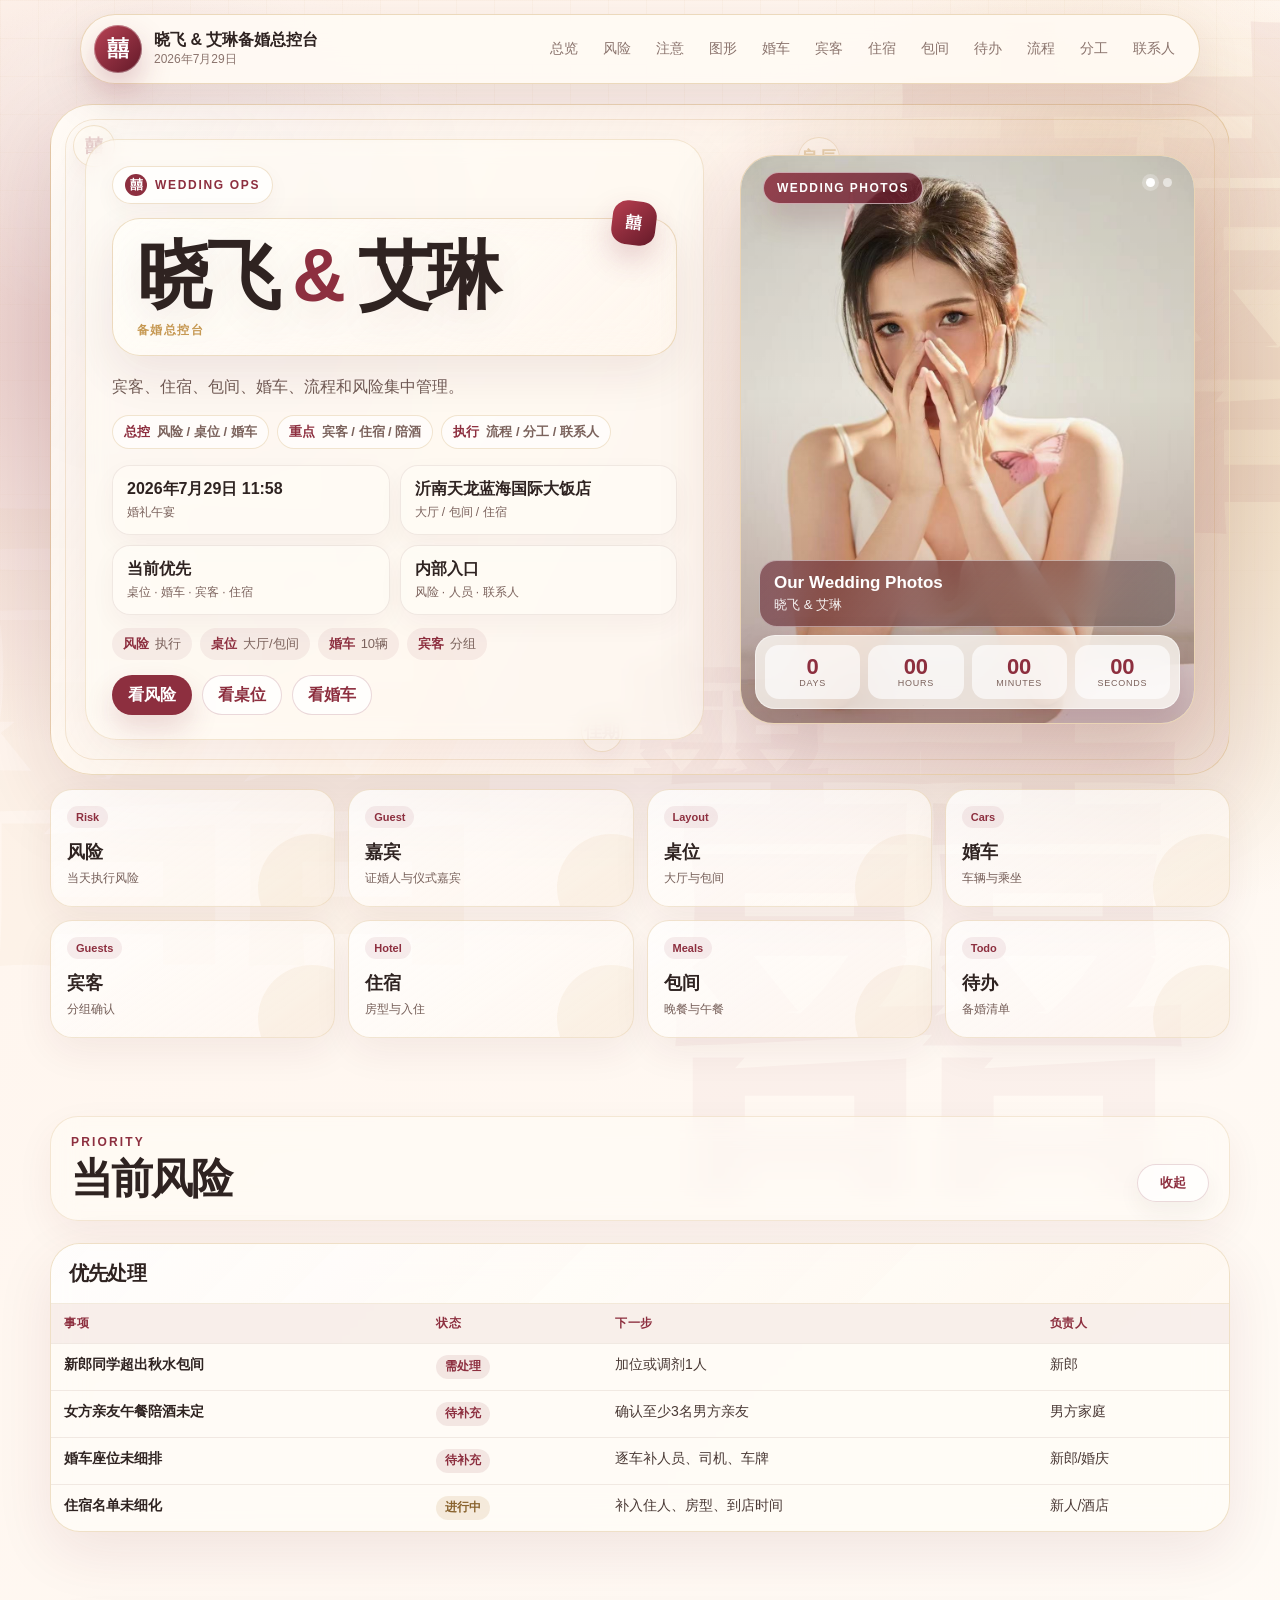
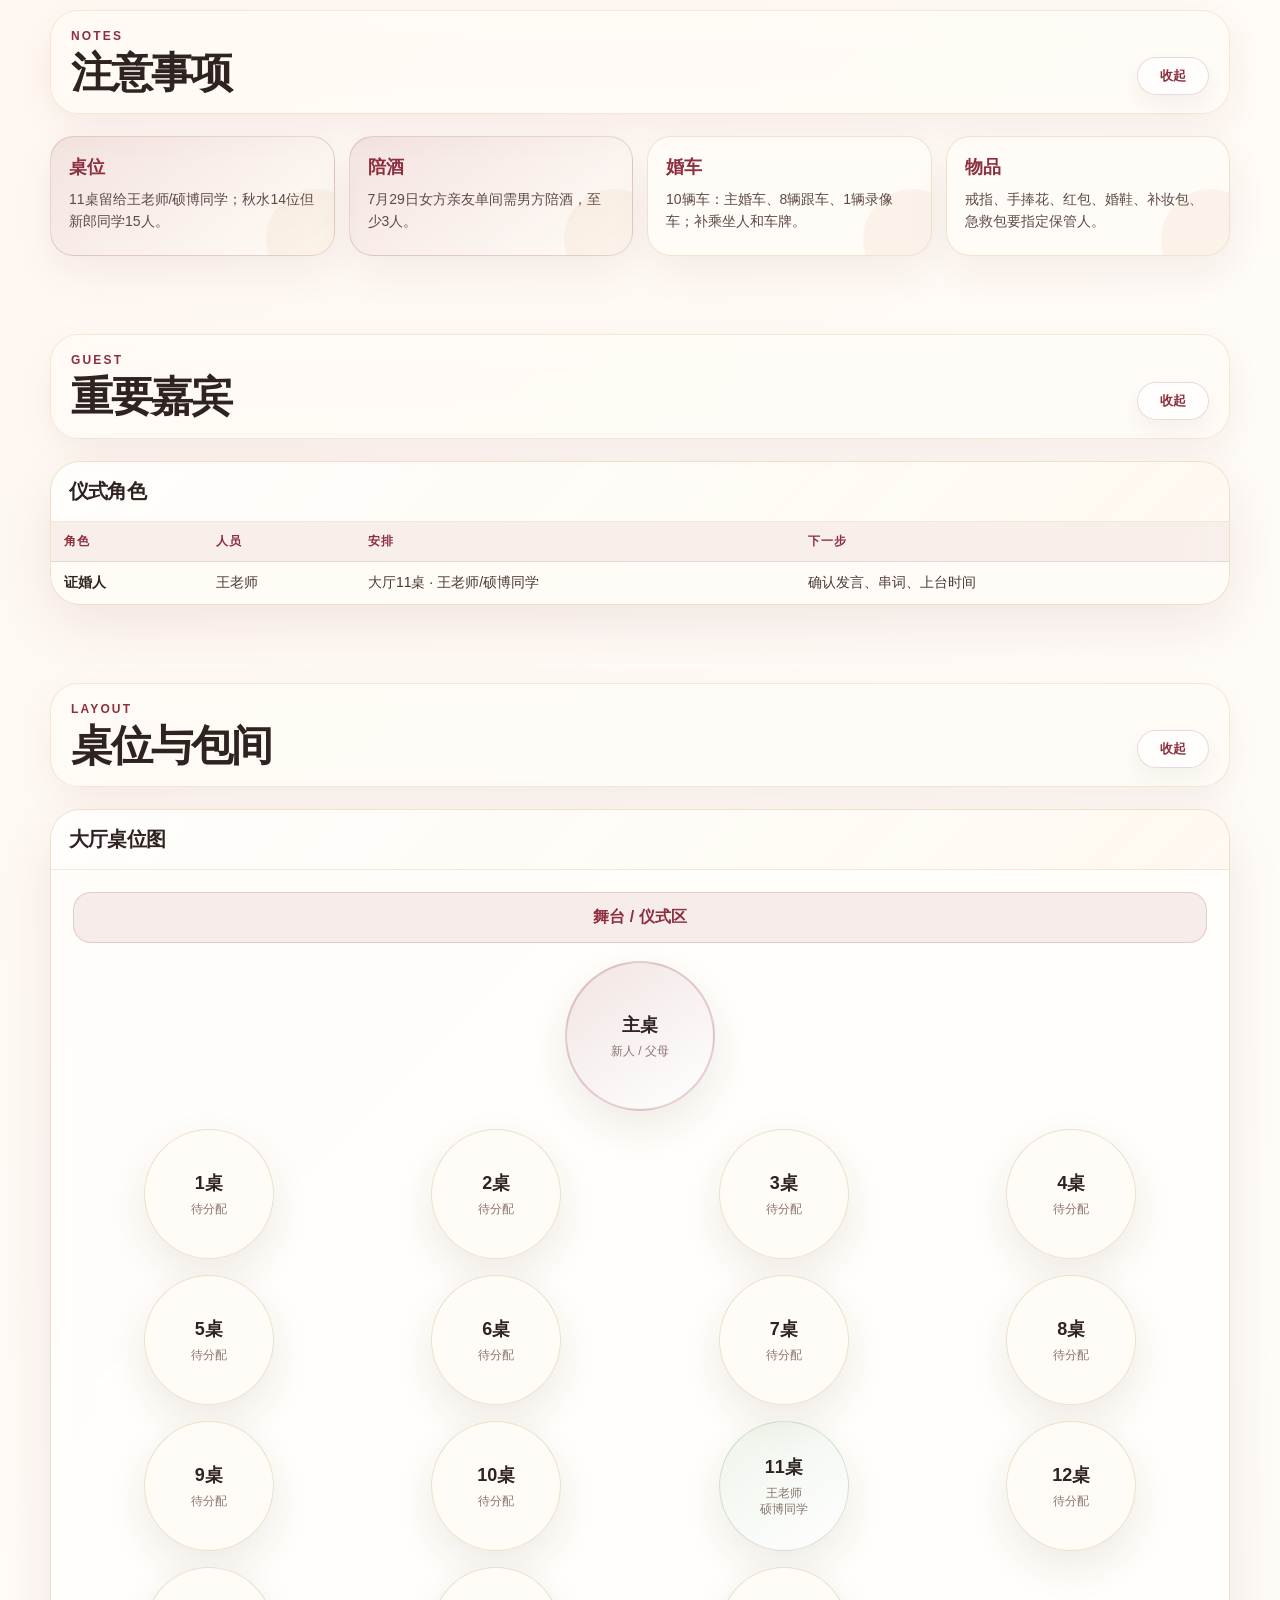
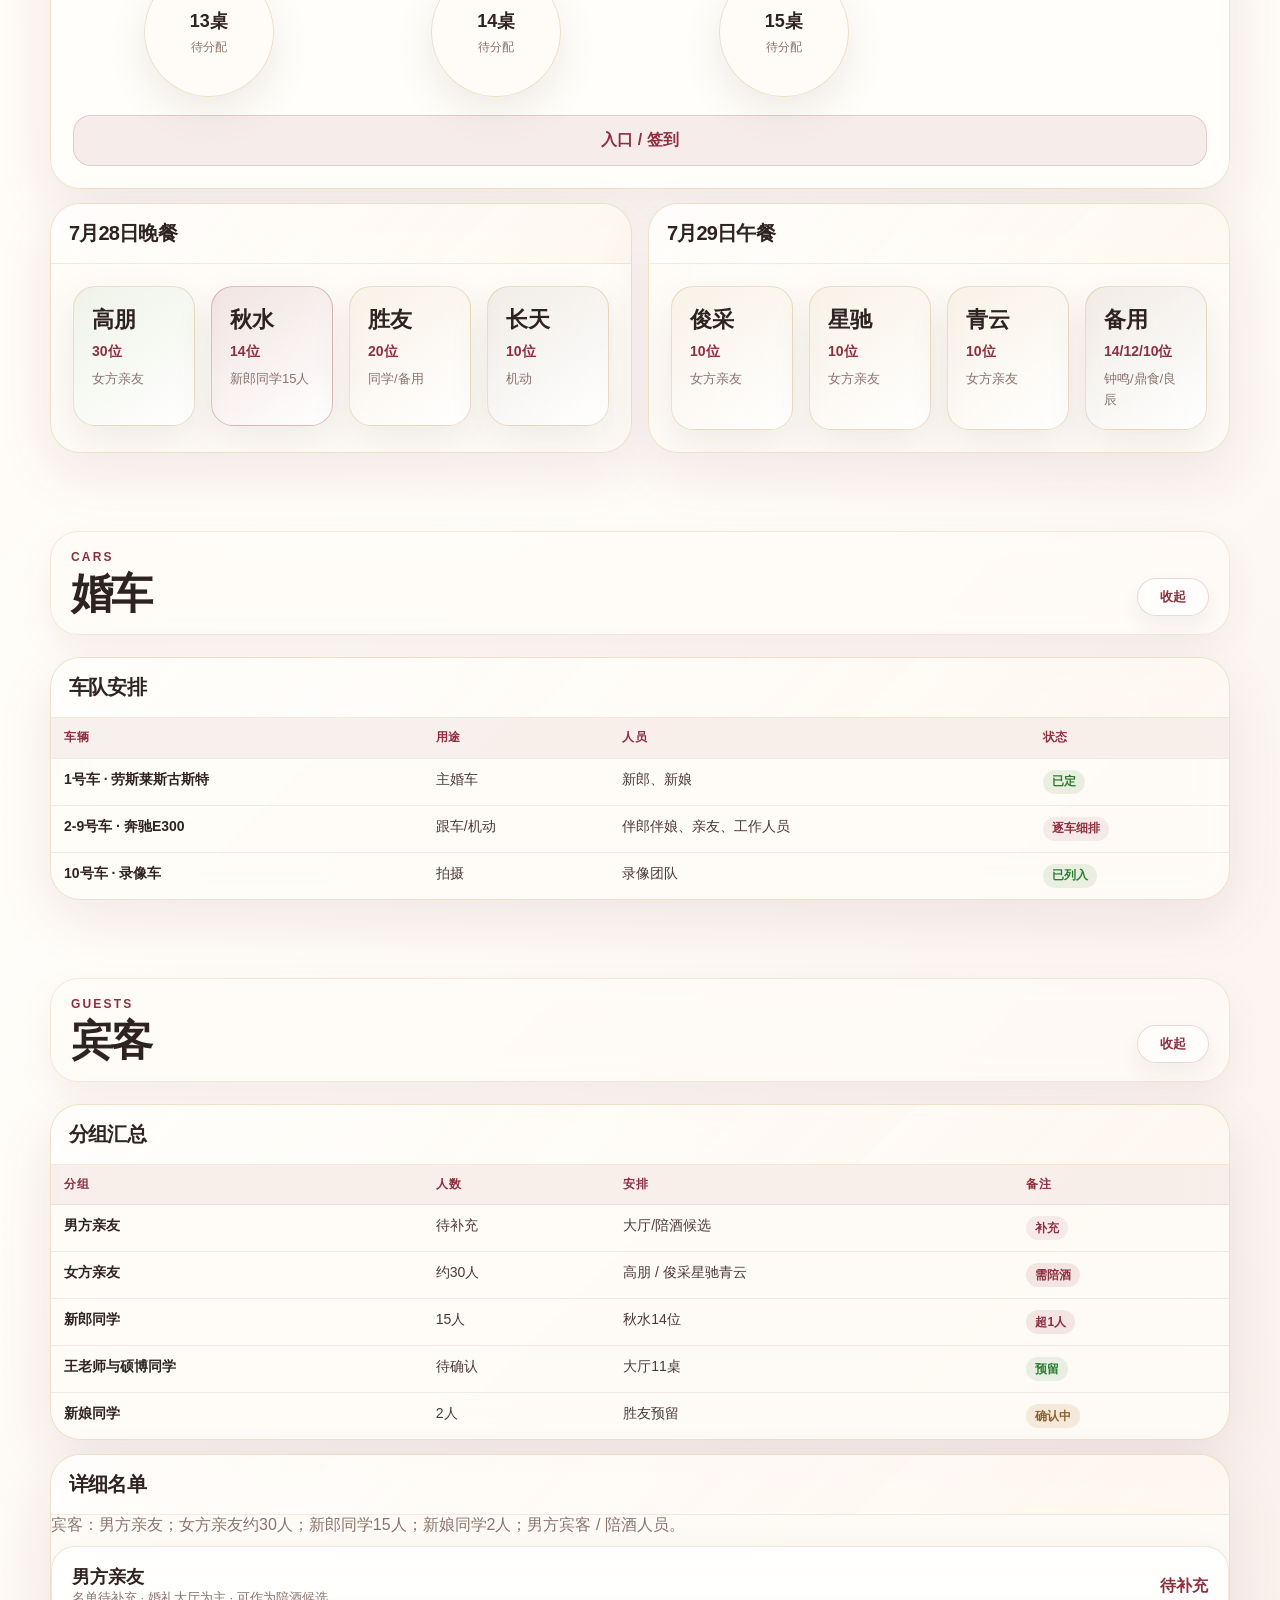
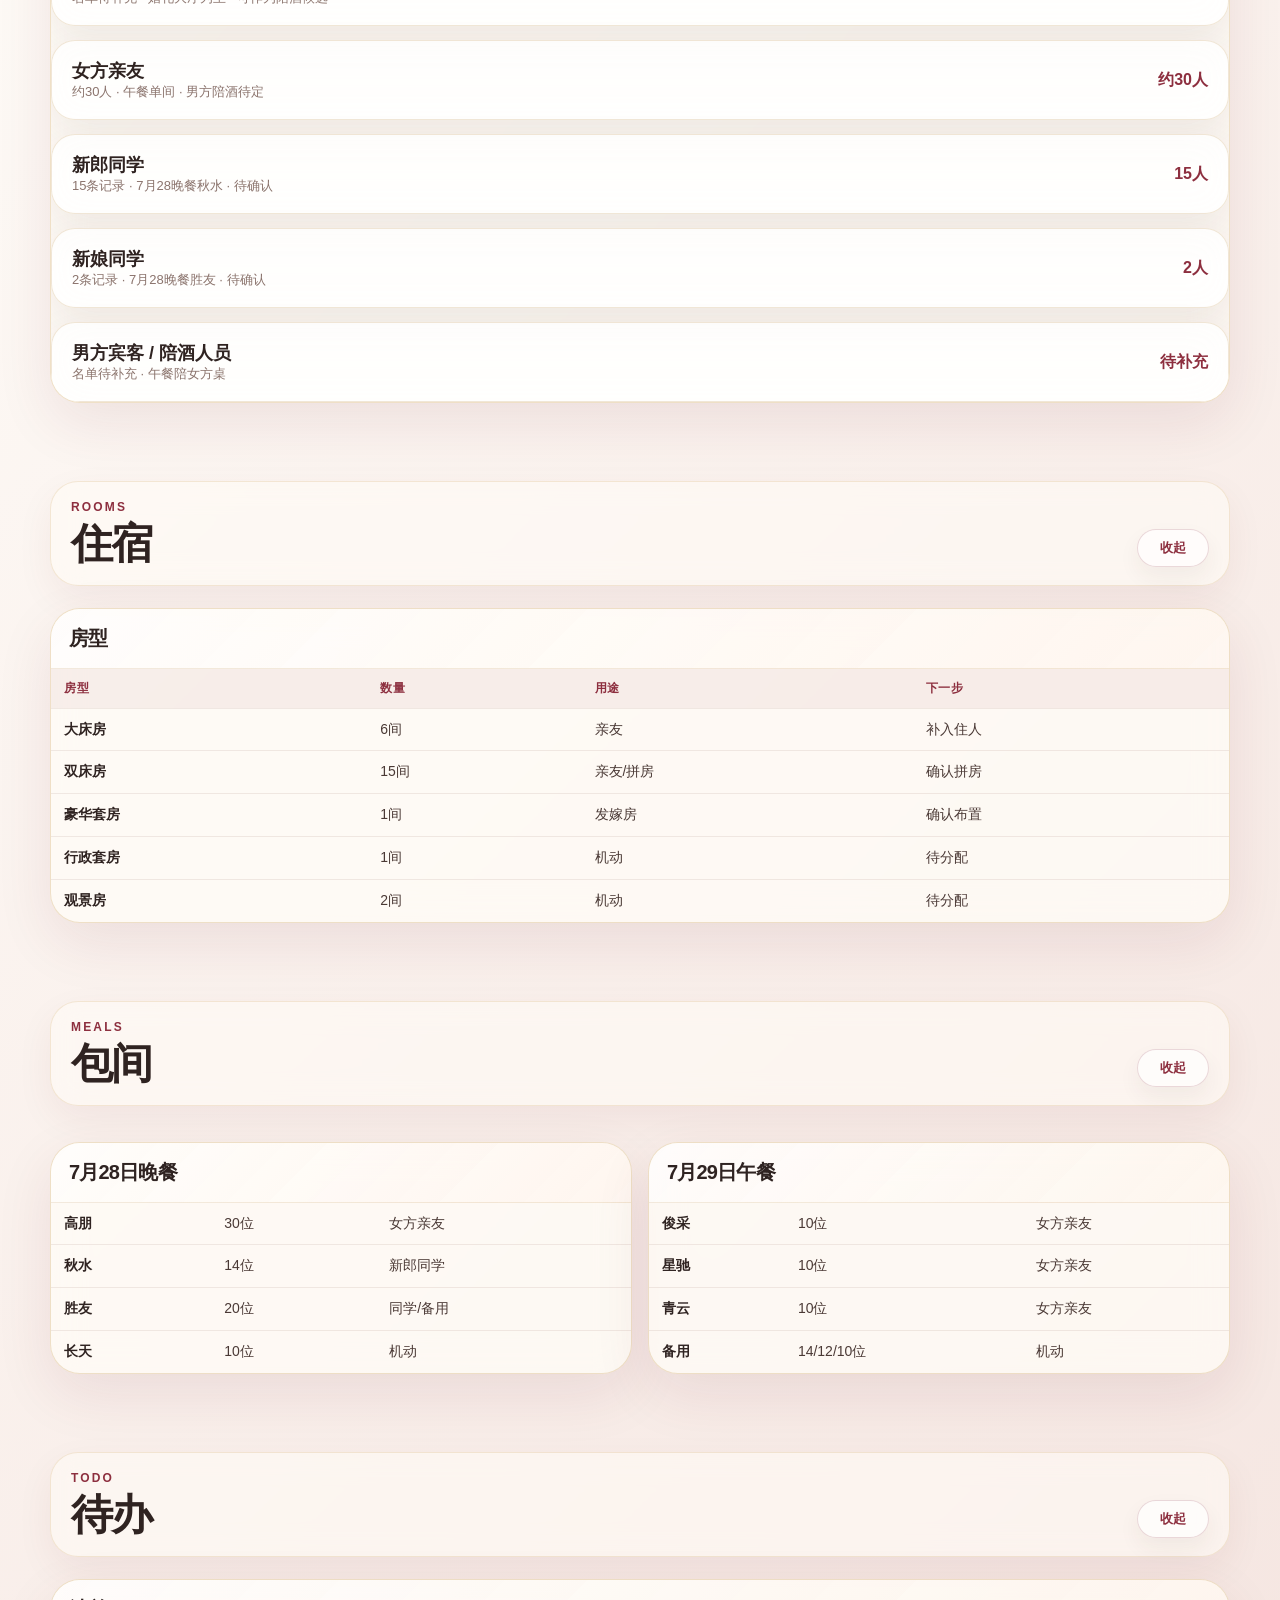
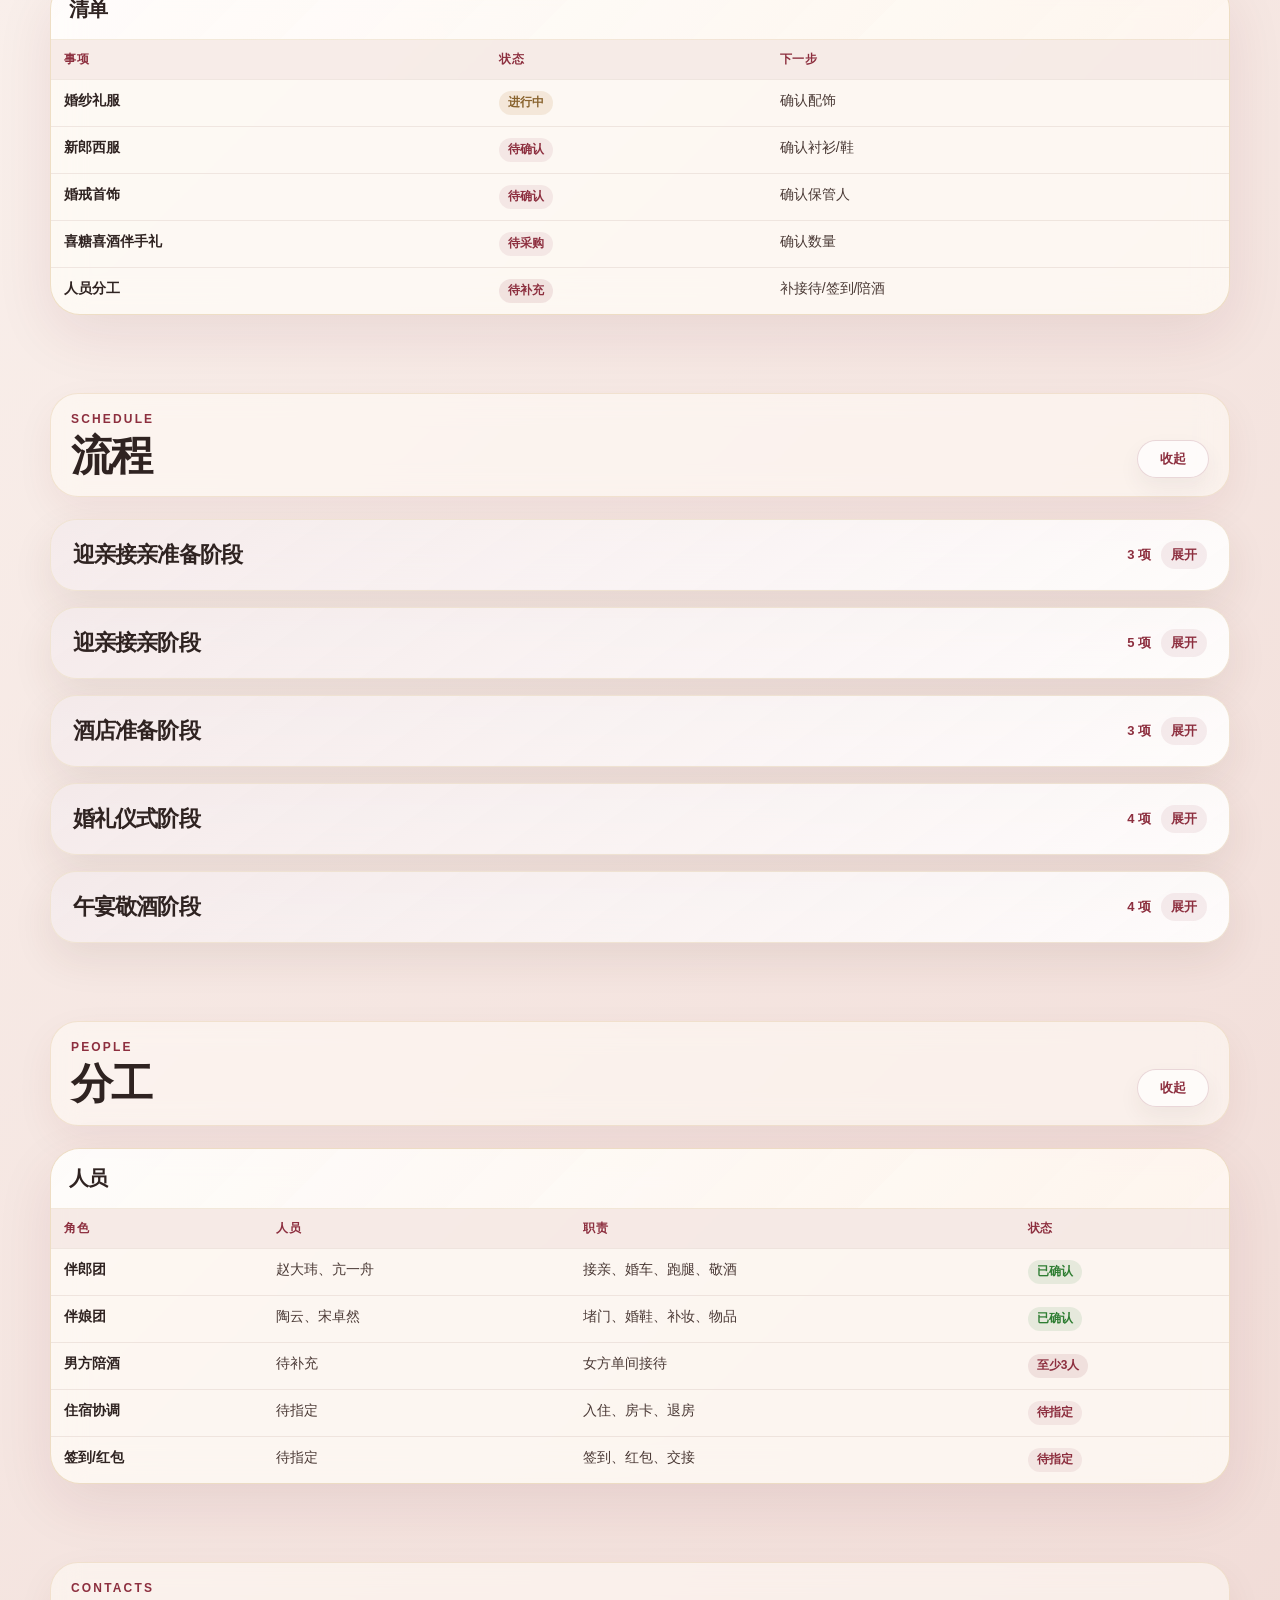
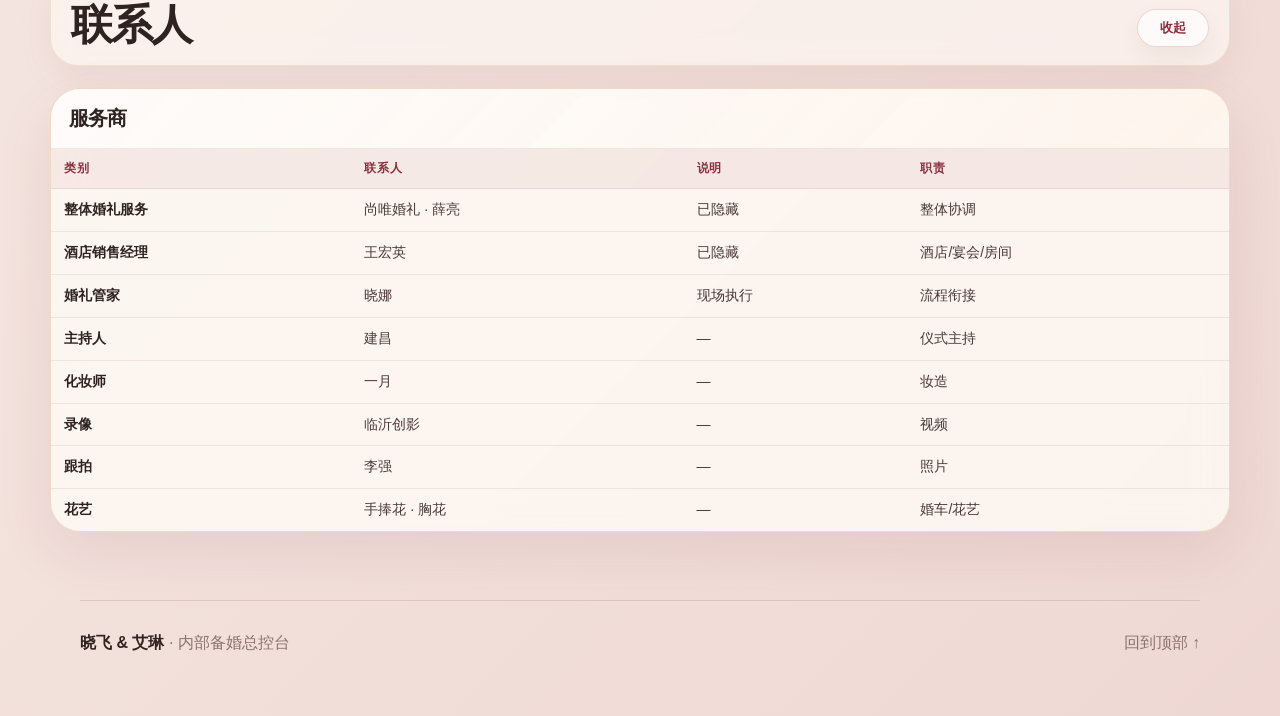
==== commit df106350: "Bump internal asset versions for latest hero layout" ====
--- a/internal.html
+++ b/internal.html
@@ -13,8 +13,8 @@
   <link rel="stylesheet" href="assets/layout.css?v=deep-layout-v2-20260611">
   <link rel="stylesheet" href="assets/tables.css?v=table-board-20260611">
   <link rel="stylesheet" href="assets/visual.css?v=visual-layout-20260611">
-  <link id="internalHeroStyle" rel="stylesheet" href="assets/internal-hero.css?v=ops-clean-hero-20260611-v5">
-  <script src="assets/app.js?v=ops-clean-hero-20260611-v5" defer></script>
+  <link id="internalHeroStyle" rel="stylesheet" href="assets/internal-hero.css?v=ops-clean-hero-20260611-v6">
+  <script src="assets/app.js?v=ops-clean-hero-20260611-v6" defer></script>
 </head>
 <body class="ops-page">
 <header class="topbar">
--- a/assets/internal-hero.css
+++ b/assets/internal-hero.css
@@ -4,51 +4,57 @@
 .ops-page .ops-hero{
   position:relative!important;
   display:grid!important;
-  grid-template-columns:minmax(0,1.08fr) minmax(360px,440px)!important;
-  gap:38px!important;
+  grid-template-columns:minmax(0,1fr) minmax(400px,455px)!important;
+  gap:36px!important;
   align-items:center!important;
-  margin-top:22px!important;
-  padding:46px 42px 38px!important;
+  margin-top:20px!important;
+  padding:34px!important;
   border:1px solid rgba(200,155,84,.34)!important;
-  border-radius:44px!important;
+  border-radius:42px!important;
   overflow:hidden!important;
   isolation:isolate!important;
   background:
-    linear-gradient(118deg,rgba(255,252,247,.93),rgba(255,244,235,.73) 43%,rgba(141,47,63,.08)),
-    radial-gradient(circle at 8% 12%,rgba(141,47,63,.13),transparent 20rem),
-    radial-gradient(circle at 88% 2%,rgba(200,155,84,.24),transparent 22rem)!important;
-  box-shadow:0 30px 92px rgba(95,25,40,.14)!important;
+    linear-gradient(118deg,rgba(255,252,247,.94),rgba(255,244,235,.72) 44%,rgba(141,47,63,.075)),
+    radial-gradient(circle at 10% 14%,rgba(141,47,63,.12),transparent 20rem),
+    radial-gradient(circle at 88% 4%,rgba(200,155,84,.22),transparent 22rem)!important;
+  box-shadow:0 28px 84px rgba(95,25,40,.13)!important;
   box-sizing:border-box!important;
 }
-.ops-page .ops-hero:before{content:"";position:absolute;inset:16px;z-index:0;border:1px solid rgba(200,155,84,.22);border-radius:32px;pointer-events:none}
-.ops-page .ops-hero:after{content:"囍";position:absolute;right:33%;bottom:-88px;z-index:0;color:rgba(141,47,63,.038);font-family:"STSong","Songti SC","SimSun",serif;font-size:220px;font-weight:900;line-height:1;pointer-events:none}
+.ops-page .ops-hero:before{content:"";position:absolute;inset:14px;z-index:0;border:1px solid rgba(200,155,84,.20);border-radius:30px;pointer-events:none}
+.ops-page .ops-hero:after{content:"囍";position:absolute;right:34%;bottom:-78px;z-index:0;color:rgba(141,47,63,.032);font-family:"STSong","Songti SC","SimSun",serif;font-size:200px;font-weight:900;line-height:1;pointer-events:none}
 
 .ops-page .ops-hero-bg{position:absolute;inset:0;z-index:1;pointer-events:none}
-.ops-page .ops-hero-bg span{position:absolute;display:grid;place-items:center;width:48px;height:48px;border:1px solid rgba(200,155,84,.28);border-radius:50%;color:rgba(141,47,63,.30);background:rgba(255,249,241,.50);font-family:"STSong","Songti SC","SimSun",serif;font-size:20px;font-weight:900;box-shadow:0 10px 28px rgba(95,25,40,.06)}
-.ops-page .ops-hero-bg span:nth-child(1){left:24px;top:22px}.ops-page .ops-hero-bg span:nth-child(2){right:31%;top:34px;color:rgba(200,155,84,.52)}.ops-page .ops-hero-bg span:nth-child(3){left:43%;bottom:26px;color:rgba(141,47,63,.24)}
+.ops-page .ops-hero-bg span{position:absolute;display:grid;place-items:center;width:42px;height:42px;border:1px solid rgba(200,155,84,.24);border-radius:50%;color:rgba(141,47,63,.22);background:rgba(255,249,241,.42);font-family:"STSong","Songti SC","SimSun",serif;font-size:18px;font-weight:900;box-shadow:0 8px 22px rgba(95,25,40,.045)}
+.ops-page .ops-hero-bg span:nth-child(1){left:22px;top:20px}.ops-page .ops-hero-bg span:nth-child(2){right:33%;top:32px;color:rgba(200,155,84,.40)}.ops-page .ops-hero-bg span:nth-child(3){left:45%;bottom:22px;color:rgba(141,47,63,.18)}
 
-.ops-page .ops-hero-copy{position:relative;z-index:2;min-width:0;max-width:780px}
-.ops-page .ops-eyebrow{display:inline-flex;align-items:center;gap:8px;width:max-content;max-width:100%;margin:0 0 14px;padding:7px 12px;border:1px solid rgba(200,155,84,.28);border-radius:999px;background:rgba(255,255,255,.62);color:#8d2f3f;font-size:12px;font-weight:900;letter-spacing:.14em;text-transform:uppercase;box-shadow:0 10px 26px rgba(95,25,40,.06)}
+.ops-page .ops-hero-copy{position:relative;z-index:2;min-width:0;max-width:760px;padding:26px 26px 24px;border:1px solid rgba(200,155,84,.22);border-radius:32px;background:rgba(255,252,247,.46);box-shadow:0 18px 50px rgba(95,25,40,.055);backdrop-filter:blur(10px)}
+.ops-page .ops-eyebrow{display:inline-flex;align-items:center;gap:8px;width:max-content;max-width:100%;margin:0 0 14px;padding:7px 12px;border:1px solid rgba(200,155,84,.28);border-radius:999px;background:rgba(255,255,255,.68);color:#8d2f3f;font-size:12px;font-weight:900;letter-spacing:.14em;text-transform:uppercase;box-shadow:0 8px 22px rgba(95,25,40,.045)}
 .ops-page .ops-eyebrow:before{content:"囍";display:inline-grid;place-items:center;width:22px;height:22px;border-radius:50%;background:#8d2f3f;color:#fff;font-family:"STSong","Songti SC","SimSun",serif;font-size:13px;letter-spacing:0}
-.ops-page .ops-title-card{position:relative;display:inline-block;max-width:100%;padding:16px 20px 16px 22px;border:1px solid rgba(200,155,84,.32);border-radius:28px;background:linear-gradient(135deg,rgba(255,253,248,.84),rgba(255,244,235,.58));box-shadow:0 18px 48px rgba(95,25,40,.09);backdrop-filter:blur(16px)}
-.ops-page .ops-title-seal{position:absolute;right:16px;top:-18px;display:grid;place-items:center;width:44px;height:44px;border-radius:15px;color:#fff;background:linear-gradient(135deg,#b83f50,#651a29);box-shadow:0 14px 30px rgba(141,47,63,.22);transform:rotate(8deg);font-weight:900}
-.ops-page .ops-title-card h1{margin:0;color:#2f2321;font-size:clamp(44px,5.1vw,72px);line-height:1.02;letter-spacing:-.07em;white-space:nowrap;word-break:keep-all}
-.ops-page .ops-title-card h1 span{color:#8d2f3f}.ops-page .ops-title-card p{margin:8px 0 0;color:#c89b54;font-weight:850;letter-spacing:.14em;text-transform:uppercase;font-size:12px}
-.ops-page .ops-lead{max-width:640px;margin:16px 0 0;color:#765f59;font-size:16px;line-height:1.65}
-.ops-page .ops-status-row{display:flex;flex-wrap:wrap;gap:8px;margin-top:14px;max-width:760px}.ops-page .ops-status-row span{display:inline-flex;align-items:center;gap:7px;min-height:32px;padding:7px 11px;border:1px solid rgba(200,155,84,.26);border-radius:999px;background:rgba(255,255,255,.62);color:#7b625c;font-size:13px;font-weight:780}.ops-page .ops-status-row b{color:#8d2f3f;font-weight:900}
-.ops-page .ops-brief-grid{display:grid;grid-template-columns:repeat(2,minmax(0,1fr));gap:10px;max-width:720px;margin-top:16px}.ops-page .ops-brief-grid article{padding:13px 14px;border:1px solid rgba(118,70,64,.12);border-radius:18px;background:rgba(255,252,247,.70);box-shadow:0 12px 32px rgba(95,25,40,.05)}.ops-page .ops-brief-grid b{display:block;color:#2f2321}.ops-page .ops-brief-grid small{display:block;margin-top:4px;color:#7b625c;font-size:12px;line-height:1.45}
+.ops-page .ops-title-card{position:relative;display:block;width:100%;max-width:650px;margin:0;padding:18px 24px 16px;border:1px solid rgba(200,155,84,.32);border-radius:28px;background:linear-gradient(135deg,rgba(255,253,248,.88),rgba(255,244,235,.58));box-shadow:0 18px 46px rgba(95,25,40,.085);backdrop-filter:blur(16px)}
+.ops-page .ops-title-seal{position:absolute;right:20px;top:-18px;display:grid;place-items:center;width:44px;height:44px;border-radius:15px;color:#fff;background:linear-gradient(135deg,#b83f50,#651a29);box-shadow:0 14px 30px rgba(141,47,63,.22);transform:rotate(7deg);font-weight:900}
+.ops-page .ops-title-card h1{margin:0!important;color:#2f2321;font-size:clamp(48px,5.3vw,74px);line-height:1;letter-spacing:-.075em;white-space:nowrap;word-break:keep-all;border:0!important;text-decoration:none!important;background:none!important;box-shadow:none!important}
+.ops-page .ops-title-card h1:before,.ops-page .ops-title-card h1:after{content:none!important;display:none!important;width:0!important;height:0!important;border:0!important;background:none!important;box-shadow:none!important}
+.ops-page .ops-title-card h1 span{color:#8d2f3f}.ops-page .ops-title-card p{margin:8px 0 0;color:#c89b54;font-weight:850;letter-spacing:.12em;text-transform:uppercase;font-size:12px}
+.ops-page .ops-lead{max-width:640px;margin:18px 0 0;color:#6f5a54;font-size:16px;line-height:1.65}
+.ops-page .ops-status-row{display:flex;flex-wrap:wrap;gap:8px;margin-top:14px;max-width:760px}.ops-page .ops-status-row span{display:inline-flex;align-items:center;gap:7px;min-height:32px;padding:7px 11px;border:1px solid rgba(200,155,84,.26);border-radius:999px;background:rgba(255,255,255,.66);color:#7b625c;font-size:13px;font-weight:780}.ops-page .ops-status-row b{color:#8d2f3f;font-weight:900}
+.ops-page .ops-brief-grid{display:grid;grid-template-columns:repeat(2,minmax(0,1fr));gap:10px;max-width:720px;margin-top:16px}.ops-page .ops-brief-grid article{padding:13px 14px;border:1px solid rgba(118,70,64,.11);border-radius:18px;background:rgba(255,252,247,.70);box-shadow:0 10px 26px rgba(95,25,40,.045)}.ops-page .ops-brief-grid b{display:block;color:#2f2321}.ops-page .ops-brief-grid small{display:block;margin-top:4px;color:#7b625c;font-size:12px;line-height:1.45}
 .ops-page .ops-ribbon{display:flex;flex-wrap:wrap;gap:8px;margin-top:13px}.ops-page .ops-ribbon span{display:inline-flex;align-items:center;gap:6px;padding:7px 11px;border-radius:999px;background:rgba(141,47,63,.065);color:#7b625c;font-size:13px}.ops-page .ops-ribbon b{color:#8d2f3f}
-.ops-page .ops-actions{display:flex;flex-wrap:wrap;gap:10px;margin-top:15px}.ops-page .ops-btn{display:inline-flex;align-items:center;justify-content:center;min-height:40px;padding:8px 14px;border:1px solid rgba(141,47,63,.18);border-radius:999px;background:rgba(255,255,255,.70);color:#8d2f3f;text-decoration:none;font-weight:900}.ops-page .ops-btn-primary{background:#8d2f3f;color:#fff;box-shadow:0 14px 28px rgba(141,47,63,.17)}
+.ops-page .ops-actions{display:flex;flex-wrap:wrap;gap:10px;margin-top:15px}.ops-page .ops-btn{display:inline-flex;align-items:center;justify-content:center;min-height:40px;padding:8px 15px;border:1px solid rgba(141,47,63,.18);border-radius:999px;background:rgba(255,255,255,.76);color:#8d2f3f;text-decoration:none;font-weight:900}.ops-page .ops-btn-primary{background:#8d2f3f;color:#fff;box-shadow:0 14px 28px rgba(141,47,63,.17)}
 
-.ops-page .ops-hero-media{position:relative;z-index:2;width:100%;max-width:440px;justify-self:end;align-self:center;transform:translateY(-4px)}
-.ops-page .ops-photo-card{position:relative;width:100%;aspect-ratio:4/5;min-height:510px;margin:0;border:1px solid rgba(200,155,84,.38);border-radius:34px;overflow:hidden;background:#fff7ee;box-shadow:0 34px 92px rgba(95,25,40,.21)}
-.ops-page .ops-photo-card img{position:absolute;inset:0;width:100%;height:100%;object-fit:cover;object-position:center 42%;opacity:0;transition:opacity .7s ease,transform 1s ease}.ops-page .ops-photo-card img.active{opacity:1}.ops-page .ops-photo-card:after{content:"";position:absolute;inset:0;z-index:1;background:linear-gradient(180deg,rgba(0,0,0,.06),rgba(0,0,0,0) 42%,rgba(95,25,40,.30));pointer-events:none}
+.ops-page .ops-hero-media{position:relative;z-index:2;width:100%;max-width:455px;justify-self:end;align-self:center;transform:none}
+.ops-page .ops-photo-card{position:relative;width:100%;aspect-ratio:4/5;min-height:500px;margin:0;border:1px solid rgba(200,155,84,.38);border-radius:34px;overflow:hidden;background:#fff7ee;box-shadow:0 30px 82px rgba(95,25,40,.20)}
+.ops-page .ops-photo-card img{position:absolute;inset:0;width:100%;height:100%;object-fit:cover;object-position:center 43%;opacity:0;transition:opacity .7s ease,transform 1s ease}.ops-page .ops-photo-card img.active{opacity:1}.ops-page .ops-photo-card:after{content:"";position:absolute;inset:0;z-index:1;background:linear-gradient(180deg,rgba(0,0,0,.05),rgba(0,0,0,0) 42%,rgba(95,25,40,.30));pointer-events:none}
 .ops-page .ops-photo-badge{position:absolute;left:22px;top:16px;z-index:5;padding:8px 13px;border:1px solid rgba(255,255,255,.55);border-radius:999px;color:#fff;background:linear-gradient(135deg,rgba(141,47,63,.88),rgba(95,25,40,.82));box-shadow:0 14px 32px rgba(95,25,40,.20);font-size:12px;font-weight:900;letter-spacing:.12em;text-transform:uppercase}
 .ops-page .ops-photo-dots{position:absolute;z-index:6;right:22px;top:22px;display:flex;gap:8px}.ops-page .ops-photo-dots button{width:9px;height:9px;padding:0;border:0;border-radius:50%;background:rgba(255,255,255,.55)}.ops-page .ops-photo-dots button.active{background:#fff;box-shadow:0 0 0 4px rgba(255,255,255,.25)}
 .ops-page .ops-photo-caption{position:absolute;left:18px;right:18px;bottom:96px;z-index:5;padding:12px 14px;border:1px solid rgba(255,255,255,.45);border-radius:18px;background:linear-gradient(135deg,rgba(95,25,40,.58),rgba(47,35,33,.34));color:#fff;backdrop-filter:blur(16px)}.ops-page .ops-photo-caption strong{display:block;font-size:17px}.ops-page .ops-photo-caption small{display:block;margin-top:3px;opacity:.9}
 .ops-page .ops-countdown{position:absolute;left:14px;right:14px;bottom:14px;z-index:6;display:grid;grid-template-columns:repeat(4,1fr);gap:8px;padding:9px;border:1px solid rgba(255,255,255,.45);border-radius:20px;background:rgba(255,252,247,.74);box-shadow:0 14px 34px rgba(95,25,40,.16);backdrop-filter:blur(16px)}.ops-page .ops-countdown div{min-height:54px;display:grid;place-items:center;align-content:center;border-radius:14px;background:rgba(255,255,255,.64)}.ops-page .ops-countdown strong{font-size:22px;color:#8d2f3f;line-height:1}.ops-page .ops-countdown span{font-size:9px;color:#7b625c;letter-spacing:.08em;text-transform:uppercase}
 
 .ops-page .ops-quick-entry{padding-top:14px}.ops-page .ops-module-grid{display:grid;grid-template-columns:repeat(4,minmax(0,1fr));gap:13px}.ops-page .ops-module{position:relative;overflow:hidden;min-height:118px;padding:16px;border:1px solid rgba(200,155,84,.25);border-radius:22px;background:linear-gradient(145deg,rgba(255,255,255,.76),rgba(255,247,240,.60));color:#8d2f3f;text-decoration:none;box-shadow:0 14px 38px rgba(95,25,40,.065);transition:.16s}.ops-page .ops-module:hover{transform:translateY(-2px);box-shadow:0 22px 60px rgba(95,25,40,.11)}.ops-page .ops-module:after{content:"";position:absolute;right:-32px;bottom:-36px;width:108px;height:108px;border-radius:50%;background:rgba(200,155,84,.08)}.ops-page .ops-module span{display:inline-flex;padding:5px 9px;border-radius:999px;background:rgba(141,47,63,.08);font-size:11px;font-weight:900}.ops-page .ops-module strong{display:block;margin-top:12px;color:#2f2321;font-size:18px}.ops-page .ops-module small{display:block;margin-top:6px;color:#765f59;line-height:1.42;font-size:12px}
+
+.ops-page .ops-notes-grid{display:grid;grid-template-columns:repeat(4,minmax(0,1fr));gap:14px}
+.ops-page .ops-note-card{position:relative;min-height:120px;padding:18px;border:1px solid rgba(200,155,84,.25);border-radius:24px;background:rgba(255,252,247,.76);box-shadow:0 16px 42px rgba(95,25,40,.065);overflow:hidden}
+.ops-page .ops-note-card:after{content:"";position:absolute;right:-32px;bottom:-34px;width:100px;height:100px;border-radius:50%;background:rgba(200,155,84,.08)}
+.ops-page .ops-note-card b{display:block;color:#8d2f3f;font-size:18px;margin-bottom:10px}.ops-page .ops-note-card span{display:block;color:#5e4a45;line-height:1.55;font-size:14px}.ops-page .ops-note-card.risk{background:linear-gradient(145deg,rgba(141,47,63,.10),rgba(255,252,247,.80));border-color:rgba(141,47,63,.18)}
 
 /* Reduce secondary prose across the internal page while preserving tables. */
 .ops-page .section-note{display:none!important}
@@ -60,6 +66,7 @@
 .ops-page .guest-summary{margin-bottom:10px!important}
 .ops-page .detail-box{line-height:1.45!important}
 .ops-page .detail-box b{margin-bottom:4px!important}
+.ops-page .section{scroll-margin-top:92px}
 
-@media(max-width:1180px){.ops-page .ops-hero{grid-template-columns:1fr}.ops-page .ops-hero-copy{max-width:none}.ops-page .ops-hero-media{max-width:520px;justify-self:center;transform:none}.ops-page .ops-photo-card{min-height:520px}.ops-page .ops-module-grid{grid-template-columns:repeat(2,minmax(0,1fr))}}
-@media(max-width:720px){.ops-page .ops-hero{padding:34px 18px 28px;border-radius:32px;grid-template-columns:1fr}.ops-page .ops-hero:before{inset:10px;border-radius:24px}.ops-page .ops-title-card{padding:16px}.ops-page .ops-title-card h1{white-space:normal;font-size:clamp(36px,10vw,52px)}.ops-page .ops-brief-grid{grid-template-columns:1fr}.ops-page .ops-photo-card{min-height:420px}.ops-page .ops-countdown{grid-template-columns:repeat(2,1fr)}.ops-page .ops-module-grid{grid-template-columns:1fr}.ops-page .ops-module{min-height:auto}}
+@media(max-width:1180px){.ops-page .ops-hero{grid-template-columns:1fr}.ops-page .ops-hero-copy{max-width:none}.ops-page .ops-hero-media{max-width:520px;justify-self:center;transform:none}.ops-page .ops-photo-card{min-height:520px}.ops-page .ops-module-grid,.ops-page .ops-notes-grid{grid-template-columns:repeat(2,minmax(0,1fr))}}
+@media(max-width:720px){.ops-page .ops-hero{padding:22px;border-radius:32px;grid-template-columns:1fr}.ops-page .ops-hero:before{inset:10px;border-radius:24px}.ops-page .ops-hero-copy{padding:18px;border-radius:24px}.ops-page .ops-title-card{padding:16px}.ops-page .ops-title-card h1{white-space:normal;font-size:clamp(36px,10vw,52px)}.ops-page .ops-brief-grid{grid-template-columns:1fr}.ops-page .ops-photo-card{min-height:420px}.ops-page .ops-countdown{grid-template-columns:repeat(2,1fr)}.ops-page .ops-module-grid,.ops-page .ops-notes-grid{grid-template-columns:1fr}.ops-page .ops-module{min-height:auto}.ops-page .ops-note-card{min-height:auto}}
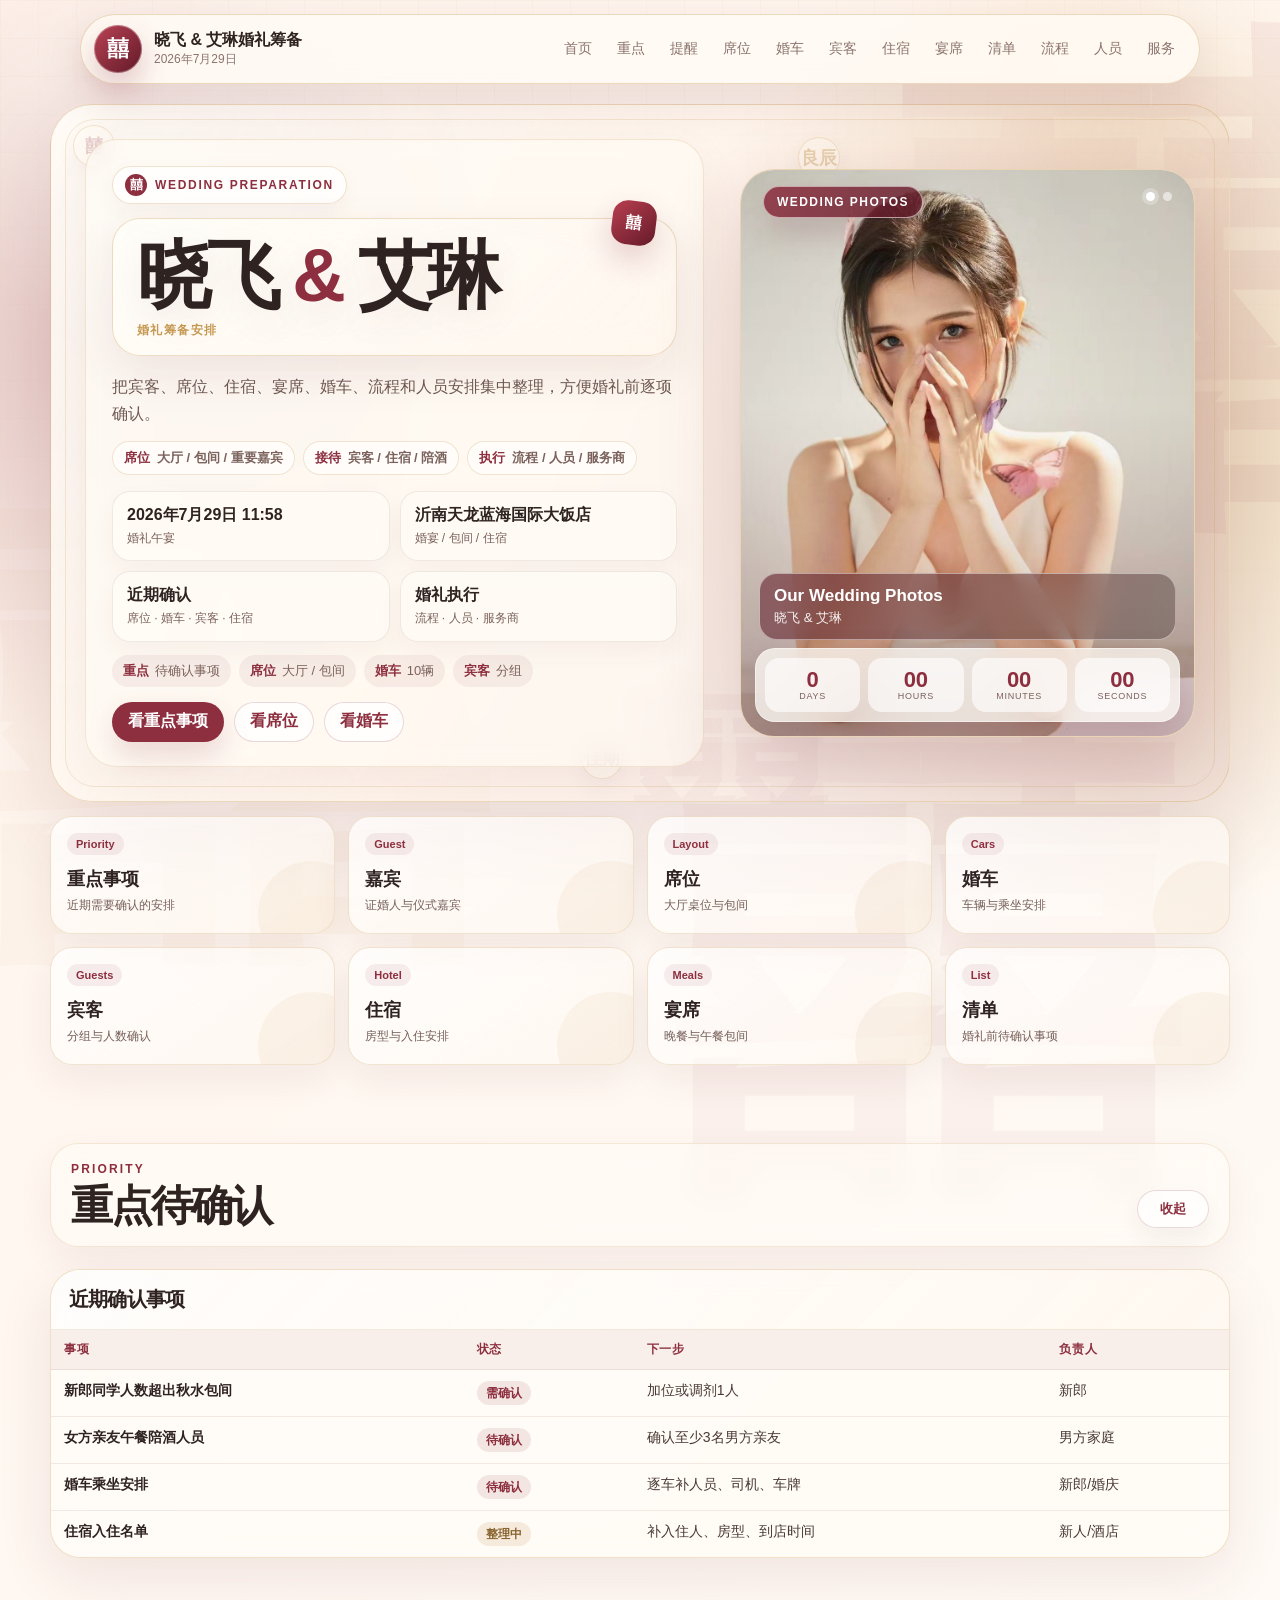
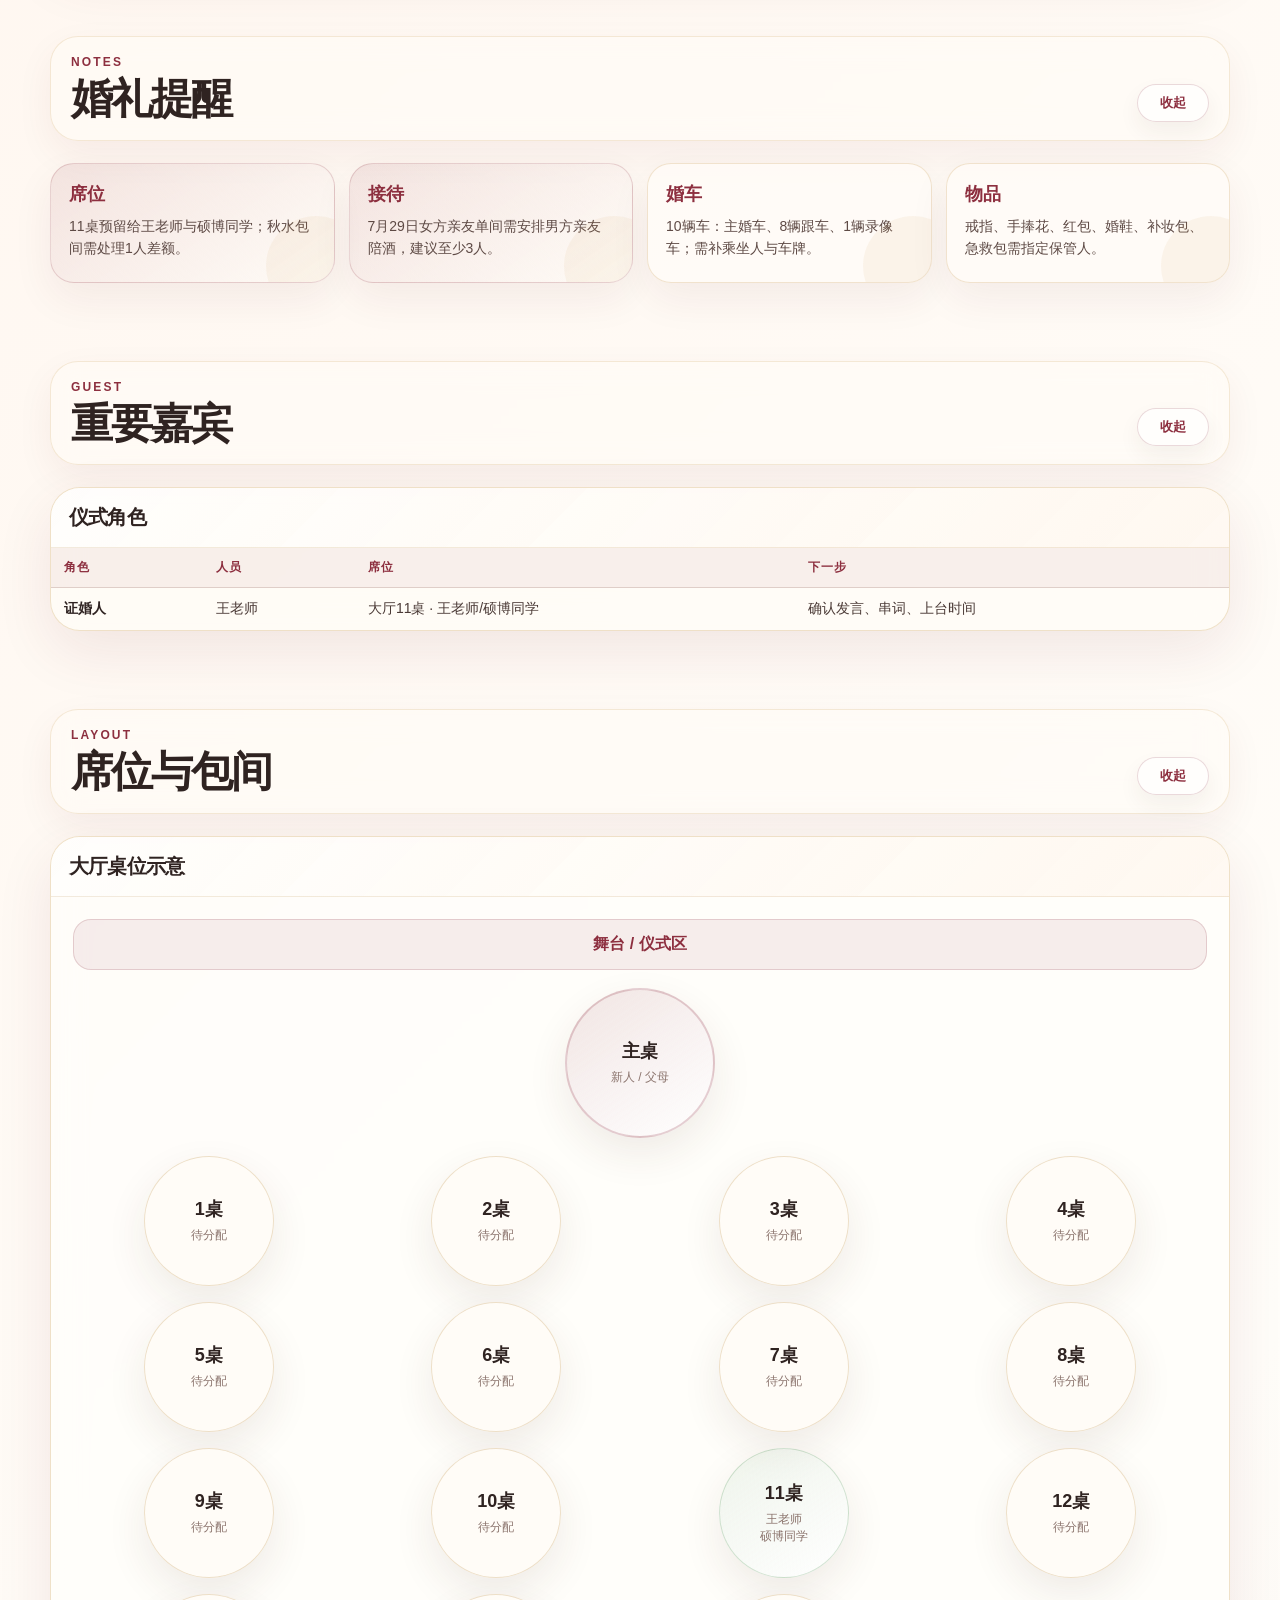
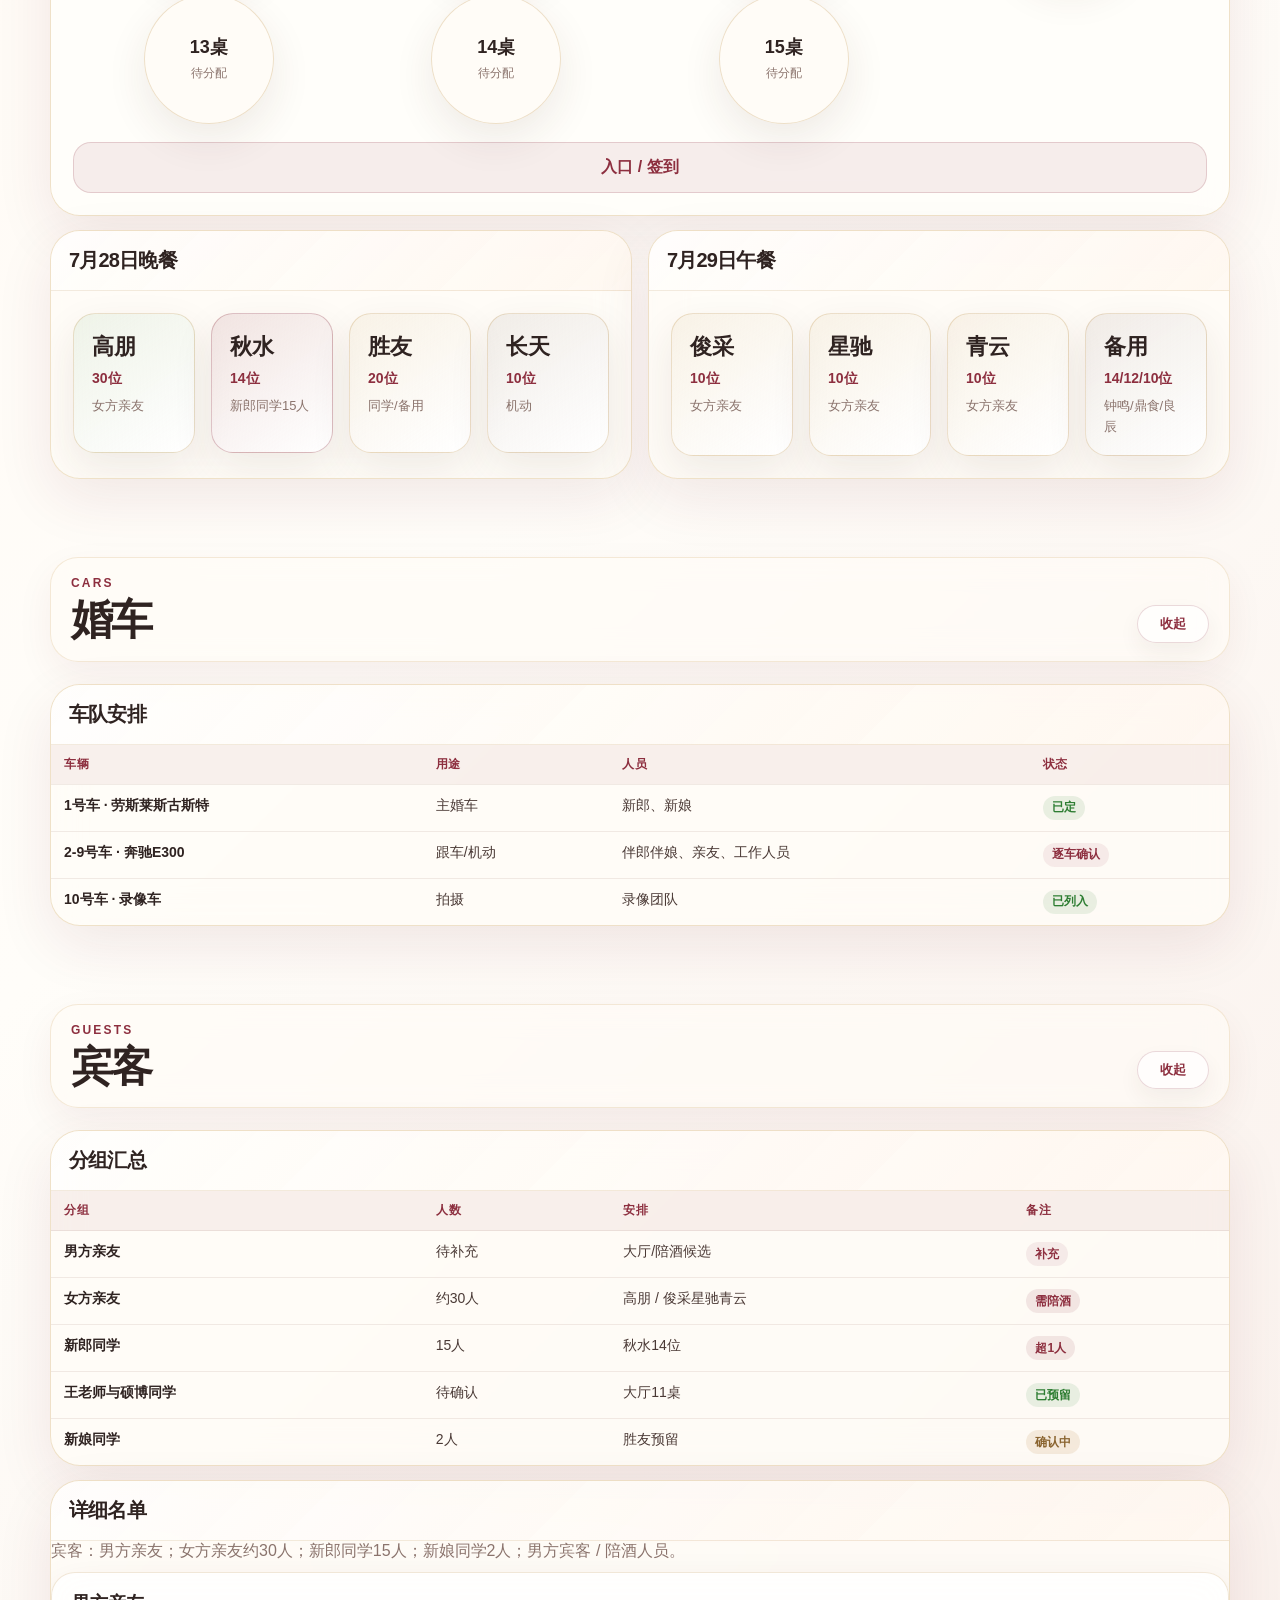
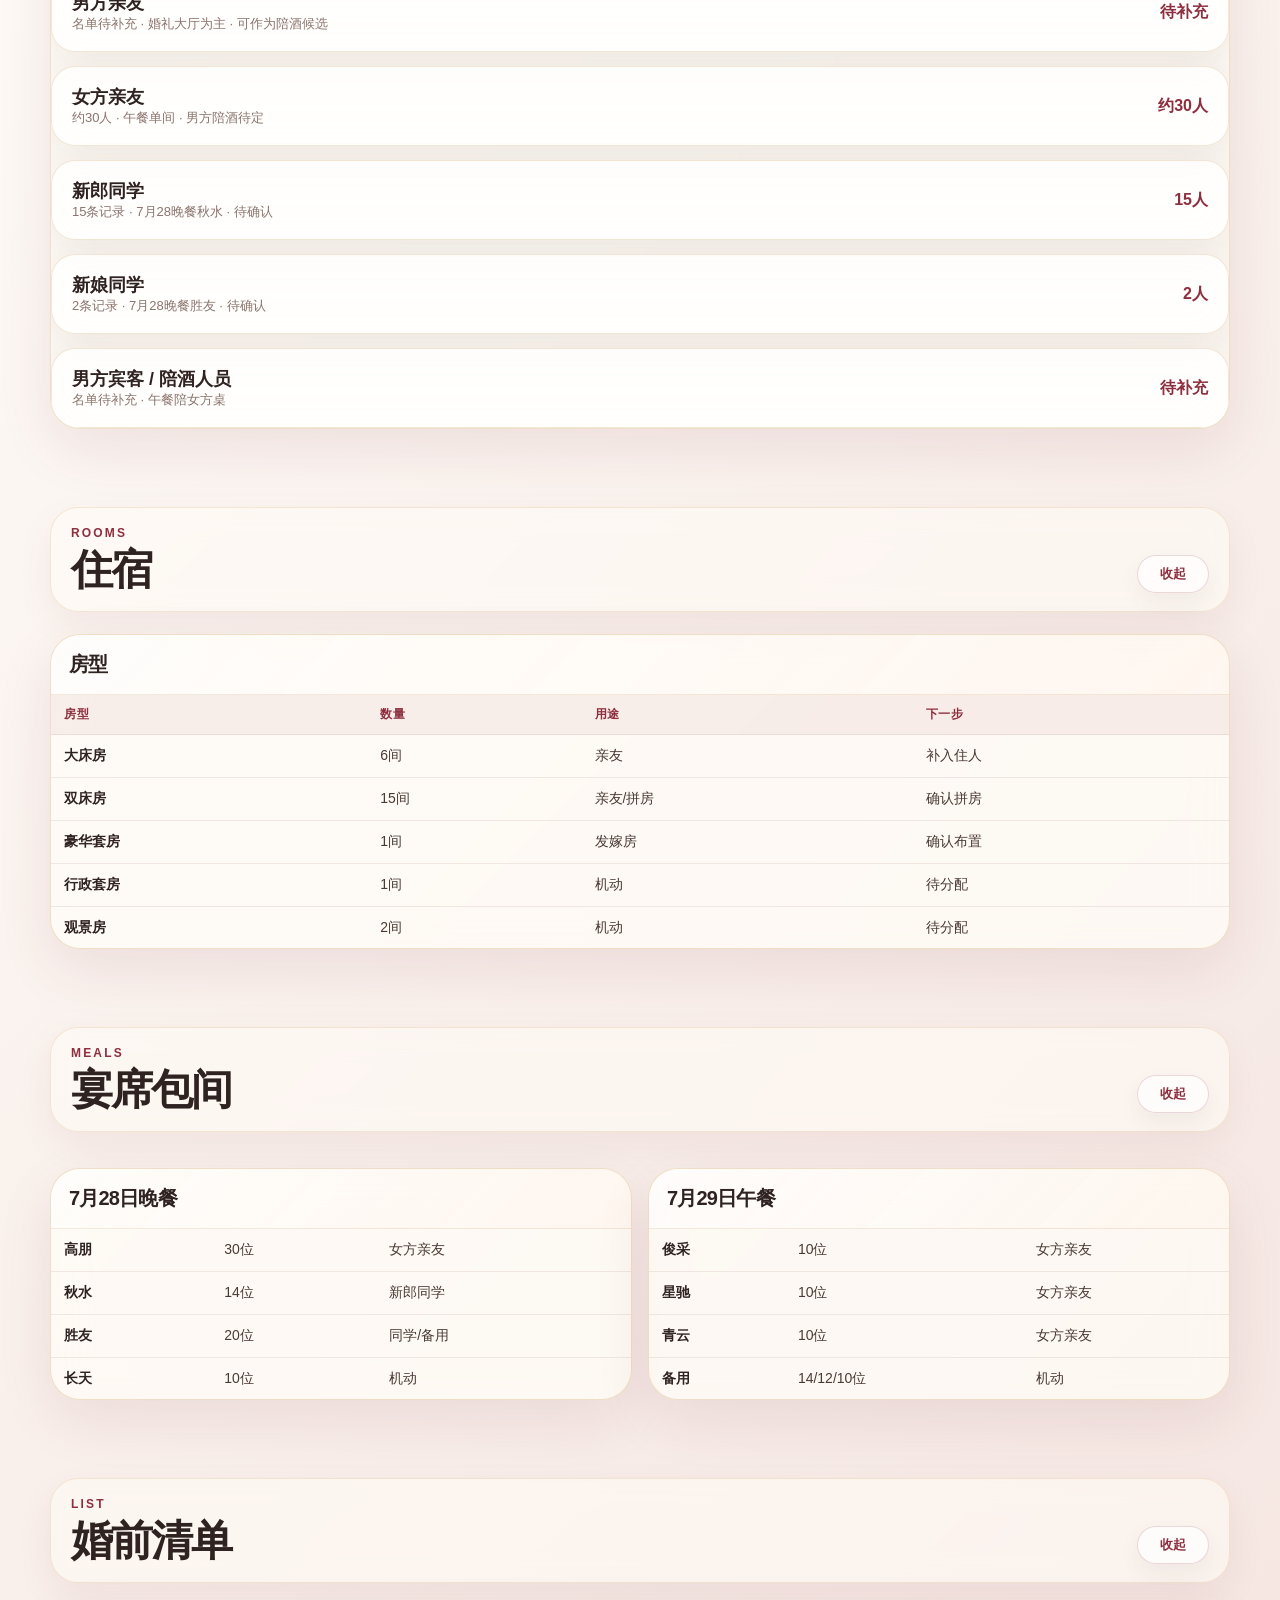
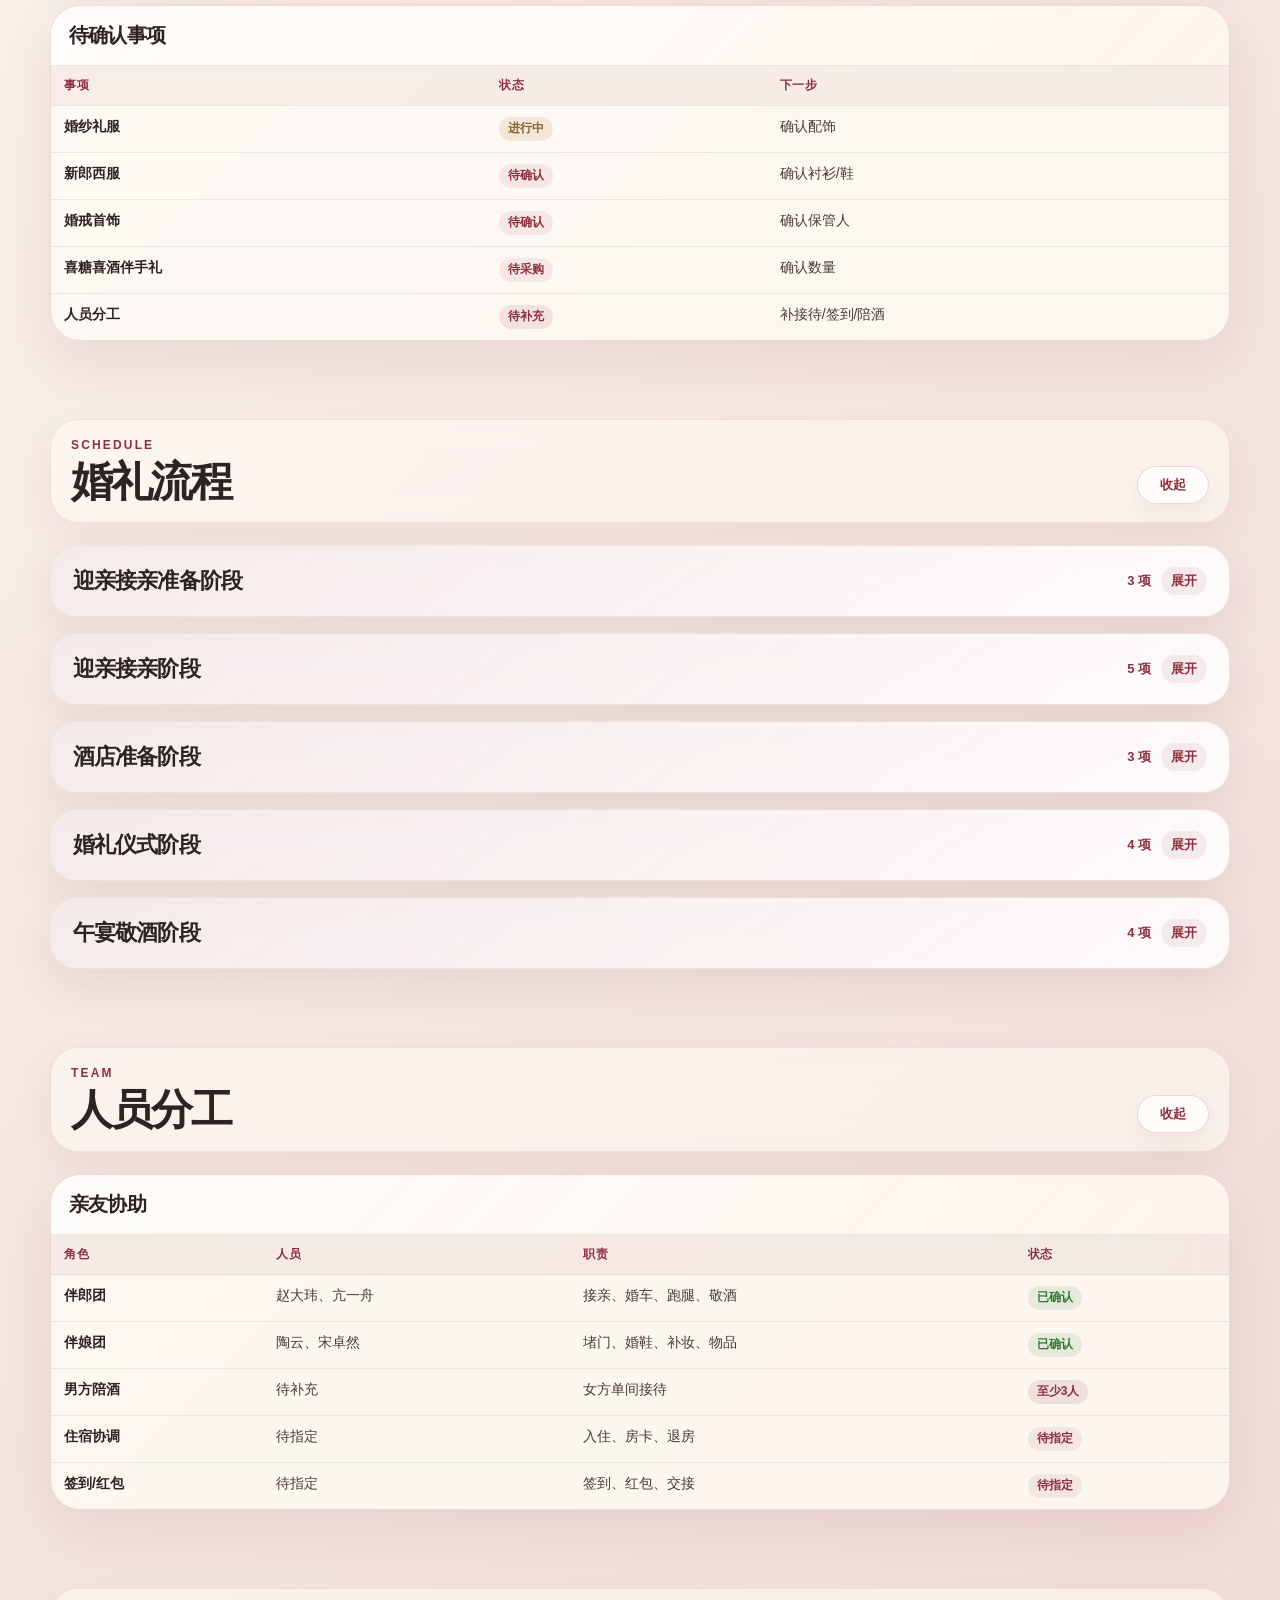
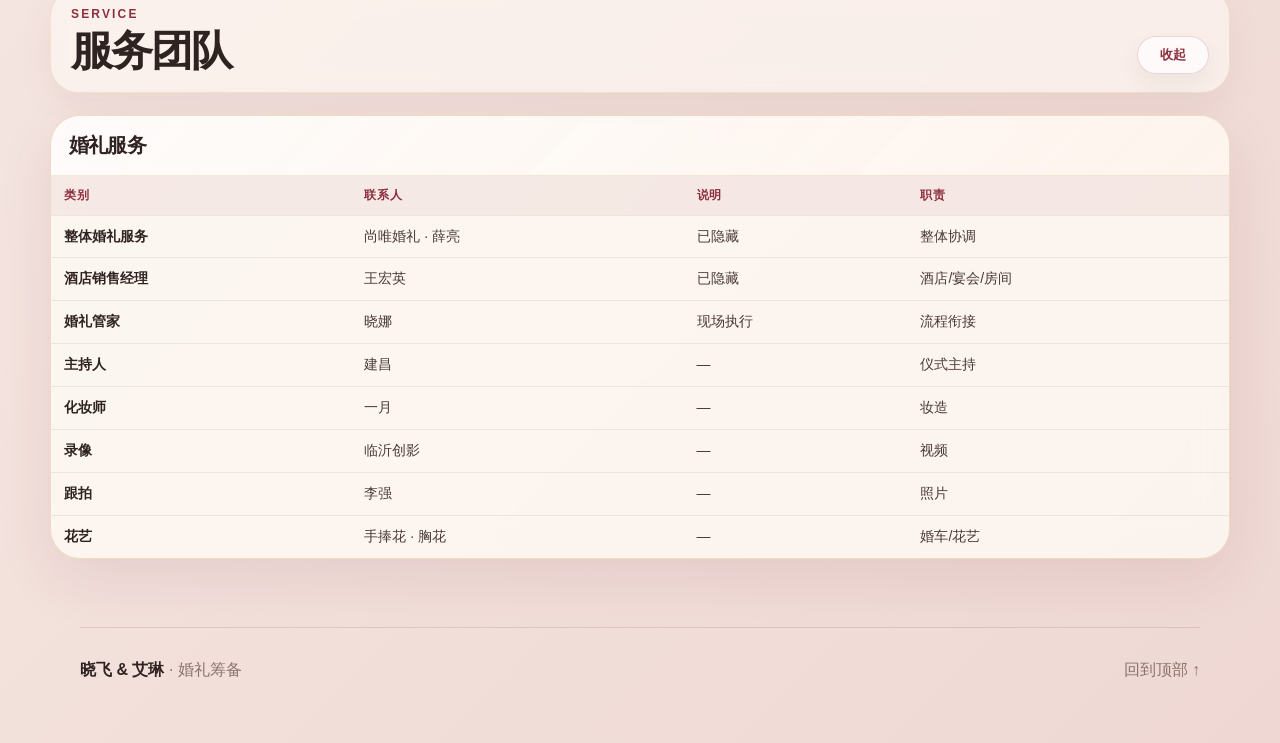
==== commit 24f328a9: "Polish internal wedding planning language" ====
--- a/internal.html
+++ b/internal.html
@@ -3,8 +3,8 @@
 <head>
   <meta charset="utf-8">
   <meta name="viewport" content="width=device-width, initial-scale=1">
-  <title>晓飞 &amp; 艾琳备婚总控台</title>
-  <meta name="description" content="晓飞与艾琳的内部备婚总控台。">
+  <title>晓飞 &amp; 艾琳婚礼筹备</title>
+  <meta name="description" content="晓飞与艾琳的婚礼安排与执行清单。">
   <meta name="theme-color" content="#8d2f3f">
   <meta http-equiv="Cache-Control" content="no-cache, no-store, must-revalidate">
   <meta http-equiv="Pragma" content="no-cache">
@@ -13,69 +13,69 @@
   <link rel="stylesheet" href="assets/layout.css?v=deep-layout-v2-20260611">
   <link rel="stylesheet" href="assets/tables.css?v=table-board-20260611">
   <link rel="stylesheet" href="assets/visual.css?v=visual-layout-20260611">
-  <link id="internalHeroStyle" rel="stylesheet" href="assets/internal-hero.css?v=ops-clean-hero-20260611-v6">
-  <script src="assets/app.js?v=ops-clean-hero-20260611-v6" defer></script>
+  <link id="internalHeroStyle" rel="stylesheet" href="assets/internal-hero.css?v=elegant-copy-20260611-v1">
+  <script src="assets/app.js?v=elegant-copy-20260611-v1" defer></script>
 </head>
 <body class="ops-page">
 <header class="topbar">
-  <a class="brand" href="#home"><span class="seal">囍</span><span><strong>晓飞 &amp; 艾琳备婚总控台</strong><small>2026年7月29日</small></span></a>
+  <a class="brand" href="#home"><span class="seal">囍</span><span><strong>晓飞 &amp; 艾琳婚礼筹备</strong><small>2026年7月29日</small></span></a>
   <button class="menu" id="menu" aria-label="展开导航"><span></span><span></span><span></span></button>
-  <nav class="nav" id="nav"><a href="#home">总览</a><a href="#risks">风险</a><a href="#notes">注意</a><a href="#visual-layout">图形</a><a href="#cars">婚车</a><a href="#guests">宾客</a><a href="#rooms">住宿</a><a href="#meals">包间</a><a href="#todo">待办</a><a href="#schedule">流程</a><a href="#people">分工</a><a href="#contacts">联系人</a></nav>
+  <nav class="nav" id="nav"><a href="#home">首页</a><a href="#risks">重点</a><a href="#notes">提醒</a><a href="#visual-layout">席位</a><a href="#cars">婚车</a><a href="#guests">宾客</a><a href="#rooms">住宿</a><a href="#meals">宴席</a><a href="#todo">清单</a><a href="#schedule">流程</a><a href="#people">人员</a><a href="#contacts">服务</a></nav>
 </header>
 
 <main>
   <section id="home" class="section"></section>
 
   <section id="risks" class="section ops-section">
-    <div class="section-split-head"><div class="heading"><p class="kicker">Priority</p><h2>当前风险</h2></div></div>
-    <div class="table-panel"><div class="table-title"><h3>优先处理</h3></div><table class="work-table"><thead><tr><th>事项</th><th>状态</th><th>下一步</th><th>负责人</th></tr></thead><tbody>
-      <tr><td>新郎同学超出秋水包间</td><td><span class="tag risk">需处理</span></td><td>加位或调剂1人</td><td>新郎</td></tr>
-      <tr><td>女方亲友午餐陪酒未定</td><td><span class="tag risk">待补充</span></td><td>确认至少3名男方亲友</td><td>男方家庭</td></tr>
-      <tr><td>婚车座位未细排</td><td><span class="tag risk">待补充</span></td><td>逐车补人员、司机、车牌</td><td>新郎/婚庆</td></tr>
-      <tr><td>住宿名单未细化</td><td><span class="tag progress">进行中</span></td><td>补入住人、房型、到店时间</td><td>新人/酒店</td></tr>
+    <div class="section-split-head"><div class="heading"><p class="kicker">Priority</p><h2>重点待确认</h2></div></div>
+    <div class="table-panel"><div class="table-title"><h3>近期确认事项</h3></div><table class="work-table"><thead><tr><th>事项</th><th>状态</th><th>下一步</th><th>负责人</th></tr></thead><tbody>
+      <tr><td>新郎同学人数超出秋水包间</td><td><span class="tag risk">需确认</span></td><td>加位或调剂1人</td><td>新郎</td></tr>
+      <tr><td>女方亲友午餐陪酒人员</td><td><span class="tag risk">待确认</span></td><td>确认至少3名男方亲友</td><td>男方家庭</td></tr>
+      <tr><td>婚车乘坐安排</td><td><span class="tag risk">待确认</span></td><td>逐车补人员、司机、车牌</td><td>新郎/婚庆</td></tr>
+      <tr><td>住宿入住名单</td><td><span class="tag progress">整理中</span></td><td>补入住人、房型、到店时间</td><td>新人/酒店</td></tr>
     </tbody></table></div>
   </section>
 
   <section id="notes" class="section ops-section">
-    <div class="section-split-head"><div class="heading"><p class="kicker">Notes</p><h2>注意事项</h2></div></div>
+    <div class="section-split-head"><div class="heading"><p class="kicker">Notes</p><h2>婚礼提醒</h2></div></div>
     <div class="ops-notes-grid">
-      <article class="ops-note-card risk"><b>桌位</b><span>11桌留给王老师/硕博同学；秋水14位但新郎同学15人。</span></article>
-      <article class="ops-note-card risk"><b>陪酒</b><span>7月29日女方亲友单间需男方陪酒，至少3人。</span></article>
-      <article class="ops-note-card"><b>婚车</b><span>10辆车：主婚车、8辆跟车、1辆录像车；补乘坐人和车牌。</span></article>
-      <article class="ops-note-card"><b>物品</b><span>戒指、手捧花、红包、婚鞋、补妆包、急救包要指定保管人。</span></article>
+      <article class="ops-note-card risk"><b>席位</b><span>11桌预留给王老师与硕博同学；秋水包间需处理1人差额。</span></article>
+      <article class="ops-note-card risk"><b>接待</b><span>7月29日女方亲友单间需安排男方亲友陪酒，建议至少3人。</span></article>
+      <article class="ops-note-card"><b>婚车</b><span>10辆车：主婚车、8辆跟车、1辆录像车；需补乘坐人与车牌。</span></article>
+      <article class="ops-note-card"><b>物品</b><span>戒指、手捧花、红包、婚鞋、补妆包、急救包需指定保管人。</span></article>
     </div>
   </section>
 
   <section id="honored-guests" class="section ops-section">
     <div class="section-split-head"><div class="heading"><p class="kicker">Guest</p><h2>重要嘉宾</h2></div></div>
-    <div class="table-panel"><div class="table-title"><h3>仪式角色</h3></div><table class="work-table"><thead><tr><th>角色</th><th>人员</th><th>安排</th><th>下一步</th></tr></thead><tbody>
+    <div class="table-panel"><div class="table-title"><h3>仪式角色</h3></div><table class="work-table"><thead><tr><th>角色</th><th>人员</th><th>席位</th><th>下一步</th></tr></thead><tbody>
       <tr><td>证婚人</td><td>王老师</td><td>大厅11桌 · 王老师/硕博同学</td><td>确认发言、串词、上台时间</td></tr>
     </tbody></table></div>
   </section>
 
   <section id="visual-layout" class="section ops-section">
-    <div class="section-split-head"><div class="heading"><p class="kicker">Layout</p><h2>桌位与包间</h2></div></div>
-    <div class="table-panel"><div class="table-title"><h3>大厅桌位图</h3></div><div class="hall-visual"><div class="hall-stage">舞台 / 仪式区</div><div class="hall-main-table"><div class="table-node main"><strong>主桌</strong><small>新人 / 父母</small></div></div><div class="hall-grid"><div class="table-node"><strong>1桌</strong><small>待分配</small></div><div class="table-node"><strong>2桌</strong><small>待分配</small></div><div class="table-node"><strong>3桌</strong><small>待分配</small></div><div class="table-node"><strong>4桌</strong><small>待分配</small></div><div class="table-node"><strong>5桌</strong><small>待分配</small></div><div class="table-node"><strong>6桌</strong><small>待分配</small></div><div class="table-node"><strong>7桌</strong><small>待分配</small></div><div class="table-node"><strong>8桌</strong><small>待分配</small></div><div class="table-node"><strong>9桌</strong><small>待分配</small></div><div class="table-node"><strong>10桌</strong><small>待分配</small></div><div class="table-node confirmed"><strong>11桌</strong><small>王老师<br>硕博同学</small></div><div class="table-node"><strong>12桌</strong><small>待分配</small></div><div class="table-node"><strong>13桌</strong><small>待分配</small></div><div class="table-node"><strong>14桌</strong><small>待分配</small></div><div class="table-node"><strong>15桌</strong><small>待分配</small></div></div><div class="hall-entry">入口 / 签到</div></div></div>
+    <div class="section-split-head"><div class="heading"><p class="kicker">Layout</p><h2>席位与包间</h2></div></div>
+    <div class="table-panel"><div class="table-title"><h3>大厅桌位示意</h3></div><div class="hall-visual"><div class="hall-stage">舞台 / 仪式区</div><div class="hall-main-table"><div class="table-node main"><strong>主桌</strong><small>新人 / 父母</small></div></div><div class="hall-grid"><div class="table-node"><strong>1桌</strong><small>待分配</small></div><div class="table-node"><strong>2桌</strong><small>待分配</small></div><div class="table-node"><strong>3桌</strong><small>待分配</small></div><div class="table-node"><strong>4桌</strong><small>待分配</small></div><div class="table-node"><strong>5桌</strong><small>待分配</small></div><div class="table-node"><strong>6桌</strong><small>待分配</small></div><div class="table-node"><strong>7桌</strong><small>待分配</small></div><div class="table-node"><strong>8桌</strong><small>待分配</small></div><div class="table-node"><strong>9桌</strong><small>待分配</small></div><div class="table-node"><strong>10桌</strong><small>待分配</small></div><div class="table-node confirmed"><strong>11桌</strong><small>王老师<br>硕博同学</small></div><div class="table-node"><strong>12桌</strong><small>待分配</small></div><div class="table-node"><strong>13桌</strong><small>待分配</small></div><div class="table-node"><strong>14桌</strong><small>待分配</small></div><div class="table-node"><strong>15桌</strong><small>待分配</small></div></div><div class="hall-entry">入口 / 签到</div></div></div>
     <div class="visual-split"><div class="table-panel"><div class="table-title"><h3>7月28日晚餐</h3></div><div class="room-visual-grid"><div class="room-box confirmed"><strong>高朋</strong><span>30位</span><small>女方亲友</small></div><div class="room-box risk"><strong>秋水</strong><span>14位</span><small>新郎同学15人</small></div><div class="room-box pending"><strong>胜友</strong><span>20位</span><small>同学/备用</small></div><div class="room-box spare"><strong>长天</strong><span>10位</span><small>机动</small></div></div></div><div class="table-panel"><div class="table-title"><h3>7月29日午餐</h3></div><div class="room-visual-grid"><div class="room-box pending"><strong>俊采</strong><span>10位</span><small>女方亲友</small></div><div class="room-box pending"><strong>星驰</strong><span>10位</span><small>女方亲友</small></div><div class="room-box pending"><strong>青云</strong><span>10位</span><small>女方亲友</small></div><div class="room-box spare"><strong>备用</strong><span>14/12/10位</span><small>钟鸣/鼎食/良辰</small></div></div></div></div>
   </section>
 
-  <section id="cars" class="section ops-section"><div class="section-split-head"><div class="heading"><p class="kicker">Cars</p><h2>婚车</h2></div></div><div class="table-panel"><div class="table-title"><h3>车队安排</h3></div><table class="work-table"><thead><tr><th>车辆</th><th>用途</th><th>人员</th><th>状态</th></tr></thead><tbody><tr><td>1号车 · 劳斯莱斯古斯特</td><td>主婚车</td><td>新郎、新娘</td><td><span class="tag done">已定</span></td></tr><tr><td>2-9号车 · 奔驰E300</td><td>跟车/机动</td><td>伴郎伴娘、亲友、工作人员</td><td><span class="tag wait">逐车细排</span></td></tr><tr><td>10号车 · 录像车</td><td>拍摄</td><td>录像团队</td><td><span class="tag done">已列入</span></td></tr></tbody></table></div></section>
+  <section id="cars" class="section ops-section"><div class="section-split-head"><div class="heading"><p class="kicker">Cars</p><h2>婚车</h2></div></div><div class="table-panel"><div class="table-title"><h3>车队安排</h3></div><table class="work-table"><thead><tr><th>车辆</th><th>用途</th><th>人员</th><th>状态</th></tr></thead><tbody><tr><td>1号车 · 劳斯莱斯古斯特</td><td>主婚车</td><td>新郎、新娘</td><td><span class="tag done">已定</span></td></tr><tr><td>2-9号车 · 奔驰E300</td><td>跟车/机动</td><td>伴郎伴娘、亲友、工作人员</td><td><span class="tag wait">逐车确认</span></td></tr><tr><td>10号车 · 录像车</td><td>拍摄</td><td>录像团队</td><td><span class="tag done">已列入</span></td></tr></tbody></table></div></section>
 
-  <section id="guests" class="section ops-section"><div class="section-split-head"><div class="heading"><p class="kicker">Guests</p><h2>宾客</h2></div></div><div class="table-panel"><div class="table-title"><h3>分组汇总</h3></div><table class="work-table"><thead><tr><th>分组</th><th>人数</th><th>安排</th><th>备注</th></tr></thead><tbody><tr><td>男方亲友</td><td>待补充</td><td>大厅/陪酒候选</td><td><span class="tag wait">补充</span></td></tr><tr><td>女方亲友</td><td>约30人</td><td>高朋 / 俊采星驰青云</td><td><span class="tag risk">需陪酒</span></td></tr><tr><td>新郎同学</td><td>15人</td><td>秋水14位</td><td><span class="tag risk">超1人</span></td></tr><tr><td>王老师与硕博同学</td><td>待确认</td><td>大厅11桌</td><td><span class="tag done">预留</span></td></tr><tr><td>新娘同学</td><td>2人</td><td>胜友预留</td><td><span class="tag progress">确认中</span></td></tr></tbody></table></div><div class="table-panel"><div class="table-title"><h3>详细名单</h3></div><div class="guest-summary" id="guestSummary"></div><div class="guest-policy" id="guestPolicy"></div><div class="guest-groups" id="guestGroups"></div></div></section>
+  <section id="guests" class="section ops-section"><div class="section-split-head"><div class="heading"><p class="kicker">Guests</p><h2>宾客</h2></div></div><div class="table-panel"><div class="table-title"><h3>分组汇总</h3></div><table class="work-table"><thead><tr><th>分组</th><th>人数</th><th>安排</th><th>备注</th></tr></thead><tbody><tr><td>男方亲友</td><td>待补充</td><td>大厅/陪酒候选</td><td><span class="tag wait">补充</span></td></tr><tr><td>女方亲友</td><td>约30人</td><td>高朋 / 俊采星驰青云</td><td><span class="tag risk">需陪酒</span></td></tr><tr><td>新郎同学</td><td>15人</td><td>秋水14位</td><td><span class="tag risk">超1人</span></td></tr><tr><td>王老师与硕博同学</td><td>待确认</td><td>大厅11桌</td><td><span class="tag done">已预留</span></td></tr><tr><td>新娘同学</td><td>2人</td><td>胜友预留</td><td><span class="tag progress">确认中</span></td></tr></tbody></table></div><div class="table-panel"><div class="table-title"><h3>详细名单</h3></div><div class="guest-summary" id="guestSummary"></div><div class="guest-policy" id="guestPolicy"></div><div class="guest-groups" id="guestGroups"></div></div></section>
 
   <section id="rooms" class="section ops-section"><div class="section-split-head"><div class="heading"><p class="kicker">Rooms</p><h2>住宿</h2></div></div><div class="table-panel"><div class="table-title"><h3>房型</h3></div><table class="work-table"><thead><tr><th>房型</th><th>数量</th><th>用途</th><th>下一步</th></tr></thead><tbody><tr><td>大床房</td><td>6间</td><td>亲友</td><td>补入住人</td></tr><tr><td>双床房</td><td>15间</td><td>亲友/拼房</td><td>确认拼房</td></tr><tr><td>豪华套房</td><td>1间</td><td>发嫁房</td><td>确认布置</td></tr><tr><td>行政套房</td><td>1间</td><td>机动</td><td>待分配</td></tr><tr><td>观景房</td><td>2间</td><td>机动</td><td>待分配</td></tr></tbody></table></div></section>
 
-  <section id="meals" class="section ops-section"><div class="section-split-head"><div class="heading"><p class="kicker">Meals</p><h2>包间</h2></div></div><div class="table-grid-2"><div class="table-panel"><div class="table-title"><h3>7月28日晚餐</h3></div><table class="work-table"><tbody><tr><td>高朋</td><td>30位</td><td>女方亲友</td></tr><tr><td>秋水</td><td>14位</td><td>新郎同学</td></tr><tr><td>胜友</td><td>20位</td><td>同学/备用</td></tr><tr><td>长天</td><td>10位</td><td>机动</td></tr></tbody></table></div><div class="table-panel"><div class="table-title"><h3>7月29日午餐</h3></div><table class="work-table"><tbody><tr><td>俊采</td><td>10位</td><td>女方亲友</td></tr><tr><td>星驰</td><td>10位</td><td>女方亲友</td></tr><tr><td>青云</td><td>10位</td><td>女方亲友</td></tr><tr><td>备用</td><td>14/12/10位</td><td>机动</td></tr></tbody></table></div></div></section>
+  <section id="meals" class="section ops-section"><div class="section-split-head"><div class="heading"><p class="kicker">Meals</p><h2>宴席包间</h2></div></div><div class="table-grid-2"><div class="table-panel"><div class="table-title"><h3>7月28日晚餐</h3></div><table class="work-table"><tbody><tr><td>高朋</td><td>30位</td><td>女方亲友</td></tr><tr><td>秋水</td><td>14位</td><td>新郎同学</td></tr><tr><td>胜友</td><td>20位</td><td>同学/备用</td></tr><tr><td>长天</td><td>10位</td><td>机动</td></tr></tbody></table></div><div class="table-panel"><div class="table-title"><h3>7月29日午餐</h3></div><table class="work-table"><tbody><tr><td>俊采</td><td>10位</td><td>女方亲友</td></tr><tr><td>星驰</td><td>10位</td><td>女方亲友</td></tr><tr><td>青云</td><td>10位</td><td>女方亲友</td></tr><tr><td>备用</td><td>14/12/10位</td><td>机动</td></tr></tbody></table></div></div></section>
 
-  <section id="todo" class="section ops-section"><div class="section-split-head"><div class="heading"><p class="kicker">Todo</p><h2>待办</h2></div></div><div class="table-panel"><div class="table-title"><h3>清单</h3></div><table class="work-table"><thead><tr><th>事项</th><th>状态</th><th>下一步</th></tr></thead><tbody><tr><td>婚纱礼服</td><td><span class="tag progress">进行中</span></td><td>确认配饰</td></tr><tr><td>新郎西服</td><td><span class="tag wait">待确认</span></td><td>确认衬衫/鞋</td></tr><tr><td>婚戒首饰</td><td><span class="tag wait">待确认</span></td><td>确认保管人</td></tr><tr><td>喜糖喜酒伴手礼</td><td><span class="tag wait">待采购</span></td><td>确认数量</td></tr><tr><td>人员分工</td><td><span class="tag risk">待补充</span></td><td>补接待/签到/陪酒</td></tr></tbody></table></div></section>
+  <section id="todo" class="section ops-section"><div class="section-split-head"><div class="heading"><p class="kicker">List</p><h2>婚前清单</h2></div></div><div class="table-panel"><div class="table-title"><h3>待确认事项</h3></div><table class="work-table"><thead><tr><th>事项</th><th>状态</th><th>下一步</th></tr></thead><tbody><tr><td>婚纱礼服</td><td><span class="tag progress">进行中</span></td><td>确认配饰</td></tr><tr><td>新郎西服</td><td><span class="tag wait">待确认</span></td><td>确认衬衫/鞋</td></tr><tr><td>婚戒首饰</td><td><span class="tag wait">待确认</span></td><td>确认保管人</td></tr><tr><td>喜糖喜酒伴手礼</td><td><span class="tag wait">待采购</span></td><td>确认数量</td></tr><tr><td>人员分工</td><td><span class="tag risk">待补充</span></td><td>补接待/签到/陪酒</td></tr></tbody></table></div></section>
 
-  <section id="schedule" class="section ops-section"><div class="section-split-head"><div class="heading"><p class="kicker">Schedule</p><h2>流程</h2></div></div><div id="scheduleStages" class="schedule-stages"></div></section>
+  <section id="schedule" class="section ops-section"><div class="section-split-head"><div class="heading"><p class="kicker">Schedule</p><h2>婚礼流程</h2></div></div><div id="scheduleStages" class="schedule-stages"></div></section>
 
-  <section id="people" class="section ops-section"><div class="section-split-head"><div class="heading"><p class="kicker">People</p><h2>分工</h2></div></div><div class="table-panel"><div class="table-title"><h3>人员</h3></div><table class="work-table"><thead><tr><th>角色</th><th>人员</th><th>职责</th><th>状态</th></tr></thead><tbody><tr><td>伴郎团</td><td>赵大玮、亢一舟</td><td>接亲、婚车、跑腿、敬酒</td><td><span class="tag done">已确认</span></td></tr><tr><td>伴娘团</td><td>陶云、宋卓然</td><td>堵门、婚鞋、补妆、物品</td><td><span class="tag done">已确认</span></td></tr><tr><td>男方陪酒</td><td>待补充</td><td>女方单间接待</td><td><span class="tag risk">至少3人</span></td></tr><tr><td>住宿协调</td><td>待指定</td><td>入住、房卡、退房</td><td><span class="tag wait">待指定</span></td></tr><tr><td>签到/红包</td><td>待指定</td><td>签到、红包、交接</td><td><span class="tag wait">待指定</span></td></tr></tbody></table></div></section>
+  <section id="people" class="section ops-section"><div class="section-split-head"><div class="heading"><p class="kicker">Team</p><h2>人员分工</h2></div></div><div class="table-panel"><div class="table-title"><h3>亲友协助</h3></div><table class="work-table"><thead><tr><th>角色</th><th>人员</th><th>职责</th><th>状态</th></tr></thead><tbody><tr><td>伴郎团</td><td>赵大玮、亢一舟</td><td>接亲、婚车、跑腿、敬酒</td><td><span class="tag done">已确认</span></td></tr><tr><td>伴娘团</td><td>陶云、宋卓然</td><td>堵门、婚鞋、补妆、物品</td><td><span class="tag done">已确认</span></td></tr><tr><td>男方陪酒</td><td>待补充</td><td>女方单间接待</td><td><span class="tag risk">至少3人</span></td></tr><tr><td>住宿协调</td><td>待指定</td><td>入住、房卡、退房</td><td><span class="tag wait">待指定</span></td></tr><tr><td>签到/红包</td><td>待指定</td><td>签到、红包、交接</td><td><span class="tag wait">待指定</span></td></tr></tbody></table></div></section>
 
-  <section id="contacts" class="section ops-section"><div class="section-split-head"><div class="heading"><p class="kicker">Contacts</p><h2>联系人</h2></div></div><div class="table-panel"><div class="table-title"><h3>服务商</h3></div><table class="work-table"><thead><tr><th>类别</th><th>联系人</th><th>说明</th><th>职责</th></tr></thead><tbody><tr><td>整体婚礼服务</td><td>尚唯婚礼 · 薛亮</td><td>已隐藏</td><td>整体协调</td></tr><tr><td>酒店销售经理</td><td>王宏英</td><td>已隐藏</td><td>酒店/宴会/房间</td></tr><tr><td>婚礼管家</td><td>晓娜</td><td>现场执行</td><td>流程衔接</td></tr><tr><td>主持人</td><td>建昌</td><td>—</td><td>仪式主持</td></tr><tr><td>化妆师</td><td>一月</td><td>—</td><td>妆造</td></tr><tr><td>录像</td><td>临沂创影</td><td>—</td><td>视频</td></tr><tr><td>跟拍</td><td>李强</td><td>—</td><td>照片</td></tr><tr><td>花艺</td><td>手捧花 · 胸花</td><td>—</td><td>婚车/花艺</td></tr></tbody></table></div></section>
+  <section id="contacts" class="section ops-section"><div class="section-split-head"><div class="heading"><p class="kicker">Service</p><h2>服务团队</h2></div></div><div class="table-panel"><div class="table-title"><h3>婚礼服务</h3></div><table class="work-table"><thead><tr><th>类别</th><th>联系人</th><th>说明</th><th>职责</th></tr></thead><tbody><tr><td>整体婚礼服务</td><td>尚唯婚礼 · 薛亮</td><td>已隐藏</td><td>整体协调</td></tr><tr><td>酒店销售经理</td><td>王宏英</td><td>已隐藏</td><td>酒店/宴会/房间</td></tr><tr><td>婚礼管家</td><td>晓娜</td><td>现场执行</td><td>流程衔接</td></tr><tr><td>主持人</td><td>建昌</td><td>—</td><td>仪式主持</td></tr><tr><td>化妆师</td><td>一月</td><td>—</td><td>妆造</td></tr><tr><td>录像</td><td>临沂创影</td><td>—</td><td>视频</td></tr><tr><td>跟拍</td><td>李强</td><td>—</td><td>照片</td></tr><tr><td>花艺</td><td>手捧花 · 胸花</td><td>—</td><td>婚车/花艺</td></tr></tbody></table></div></section>
 </main>
 
-<footer class="footer"><div><strong>晓飞 &amp; 艾琳</strong><span> · 内部备婚总控台</span></div><a href="#home">回到顶部 ↑</a></footer>
+<footer class="footer"><div><strong>晓飞 &amp; 艾琳</strong><span> · 婚礼筹备</span></div><a href="#home">回到顶部 ↑</a></footer>
 </body>
 </html>
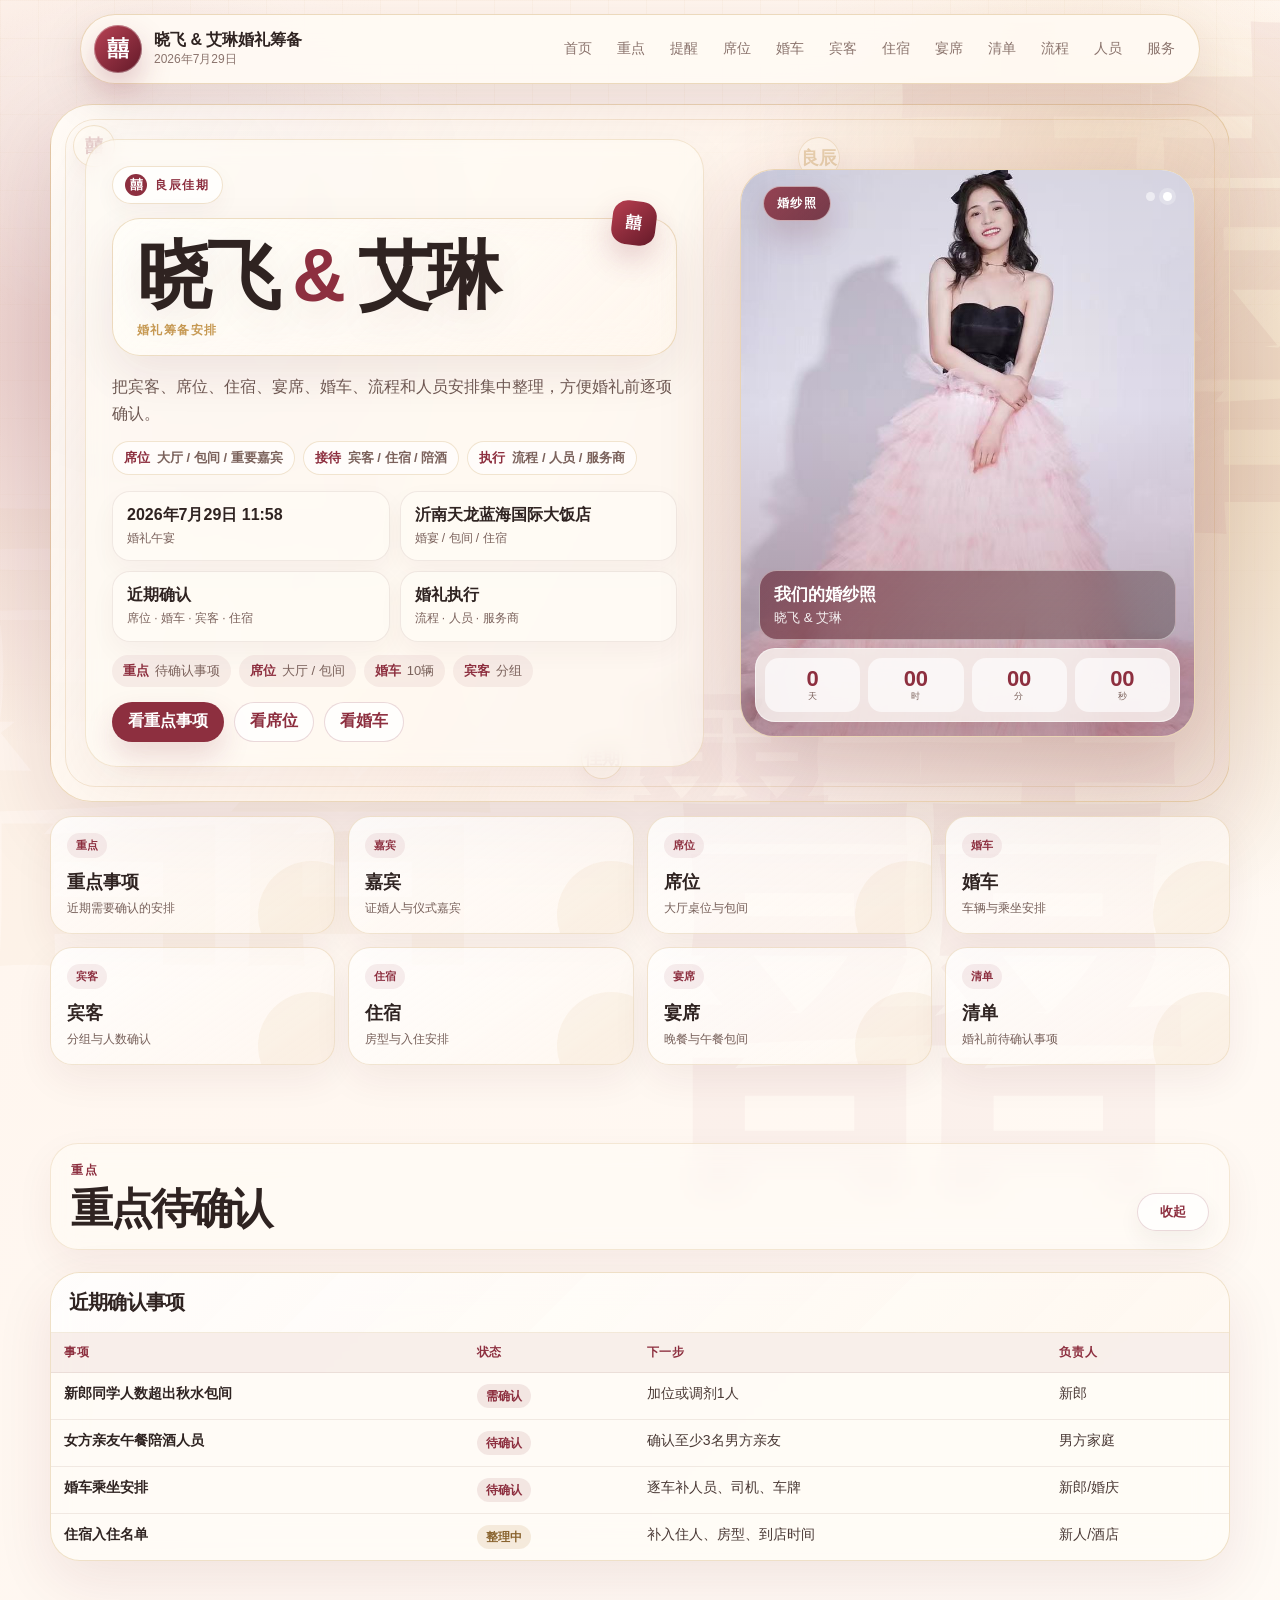
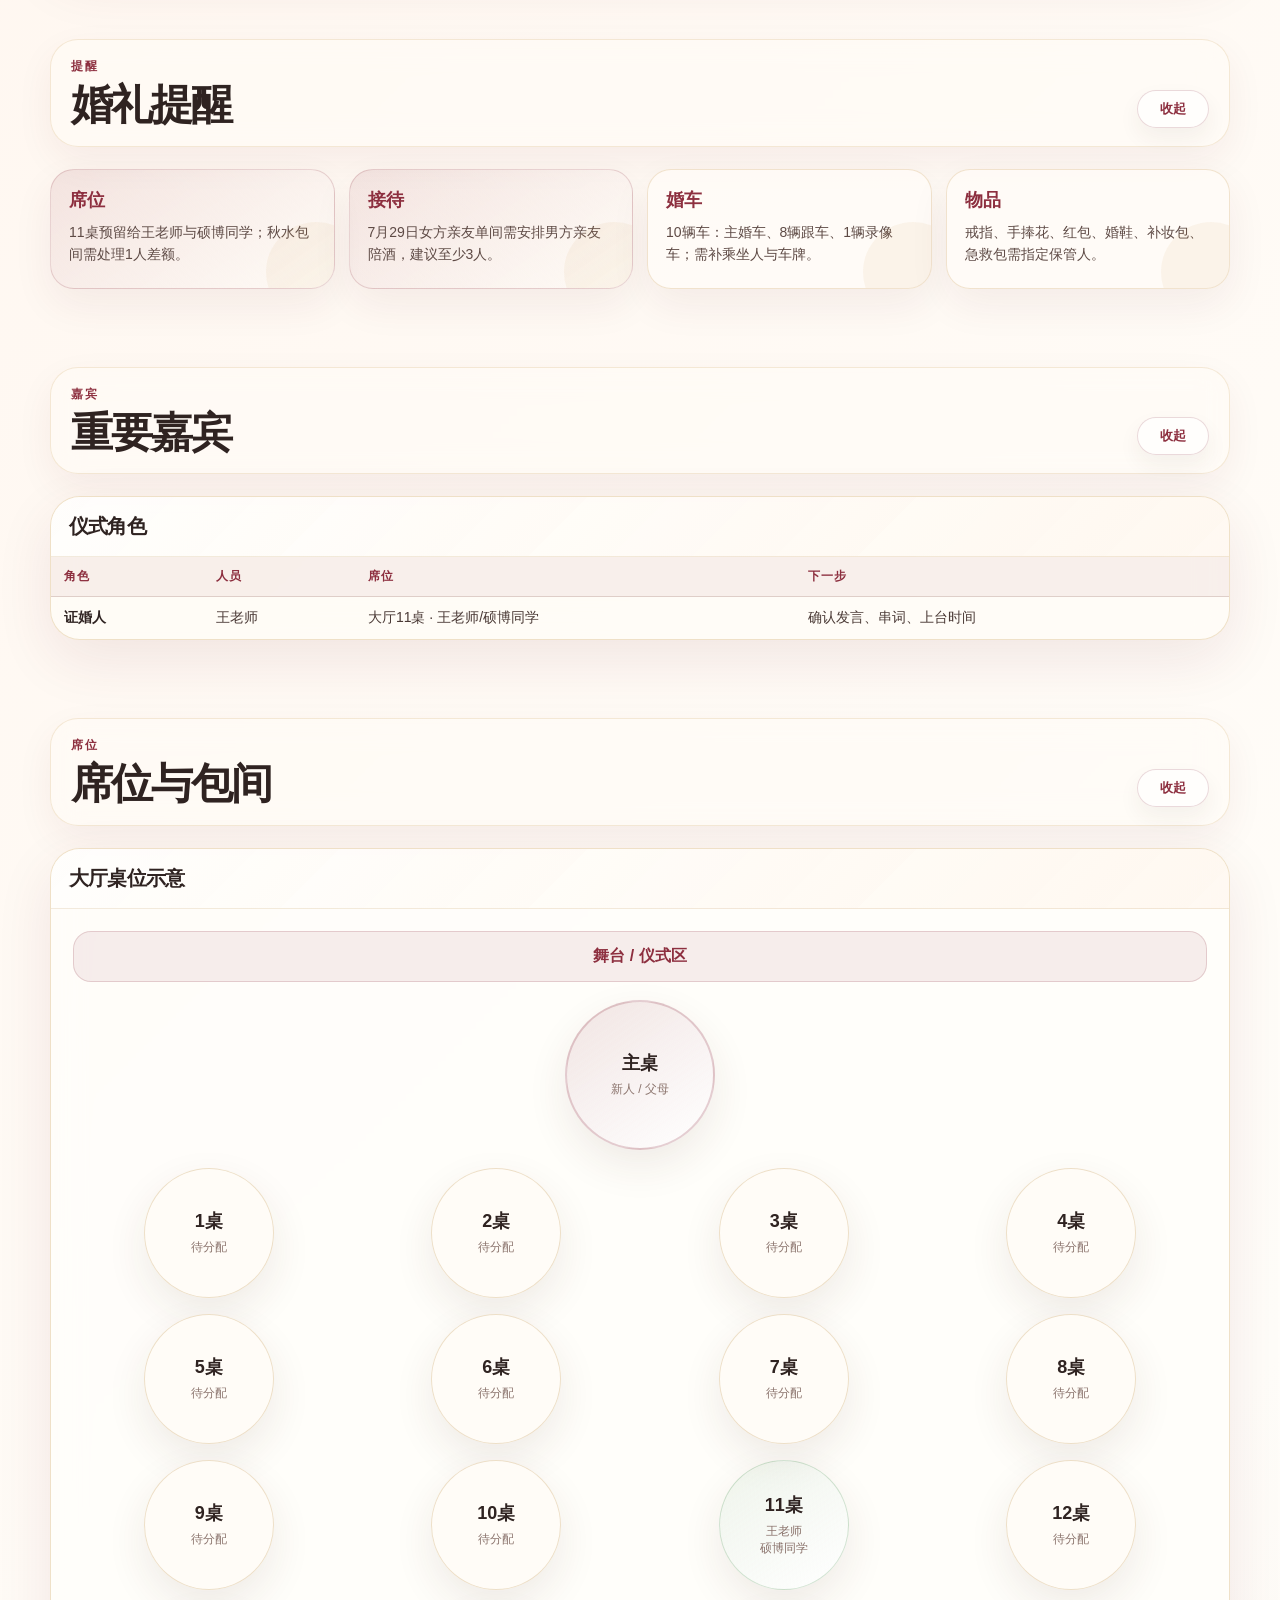
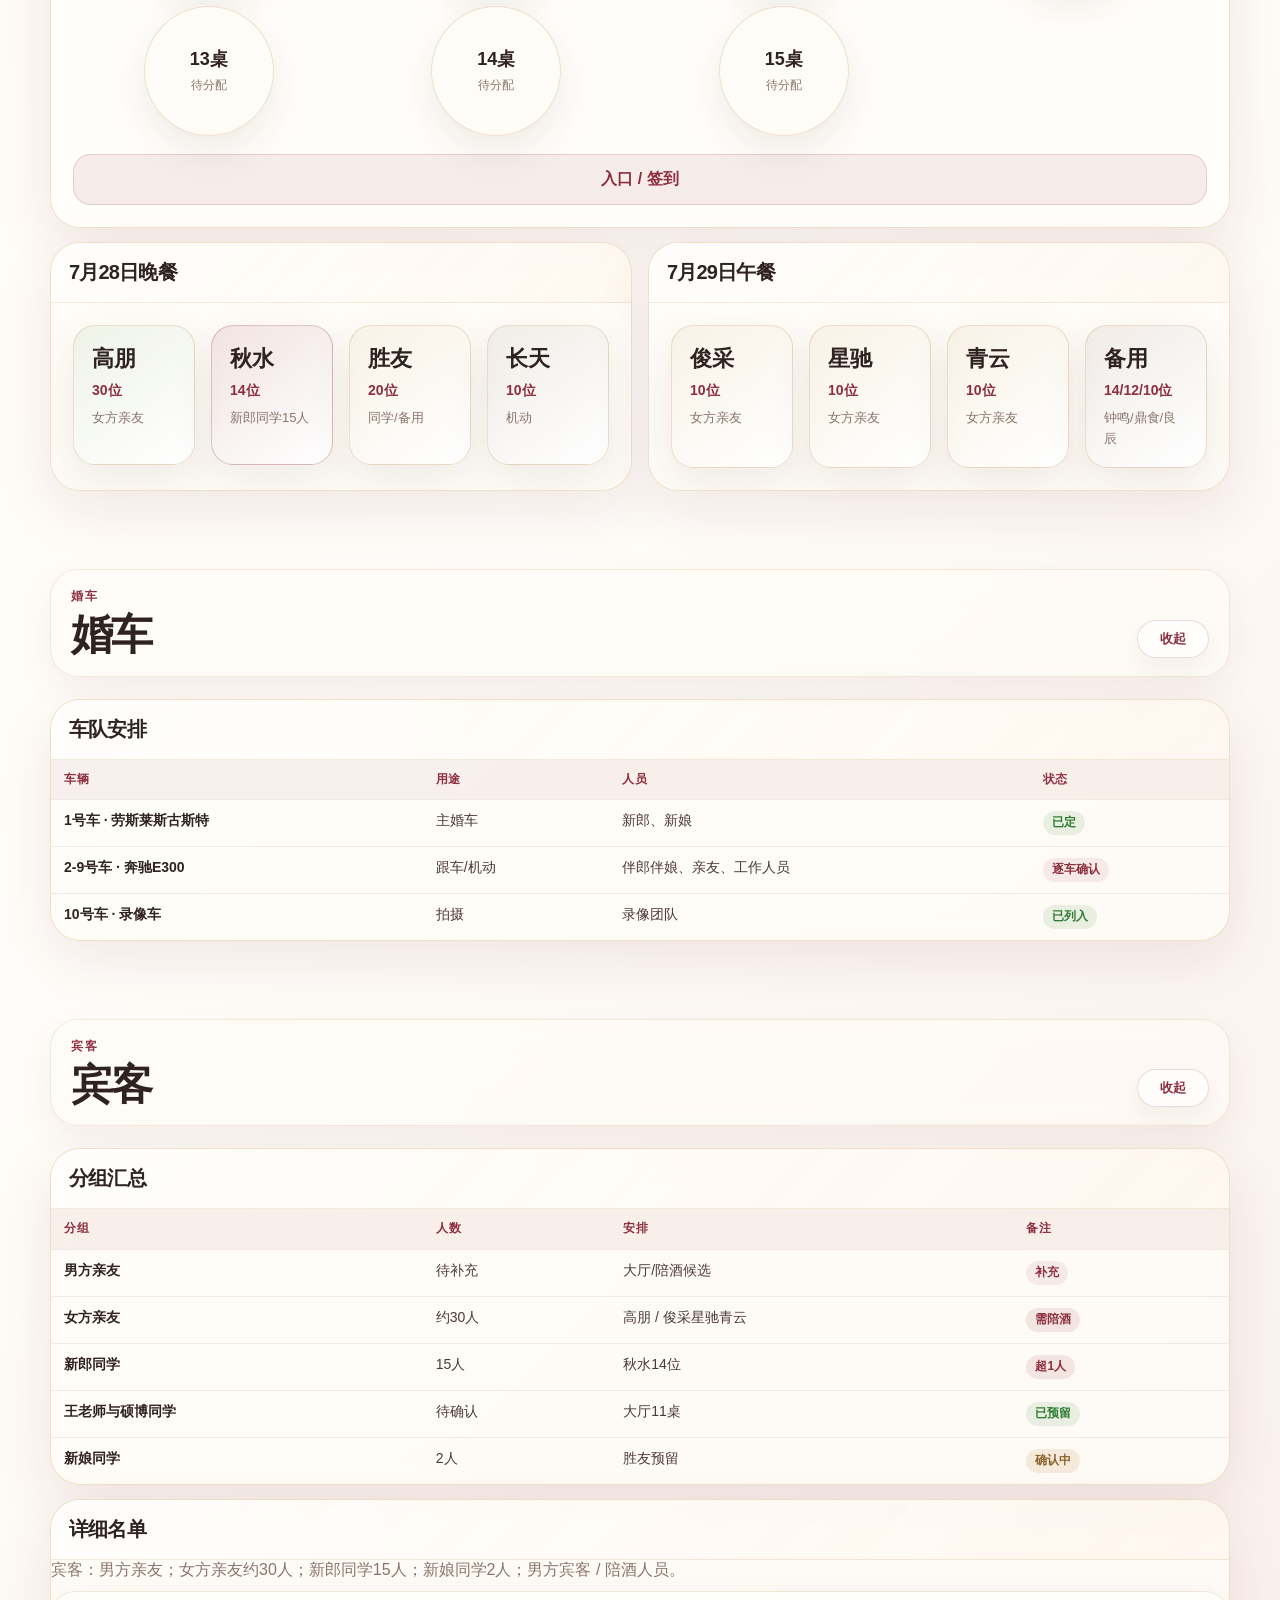
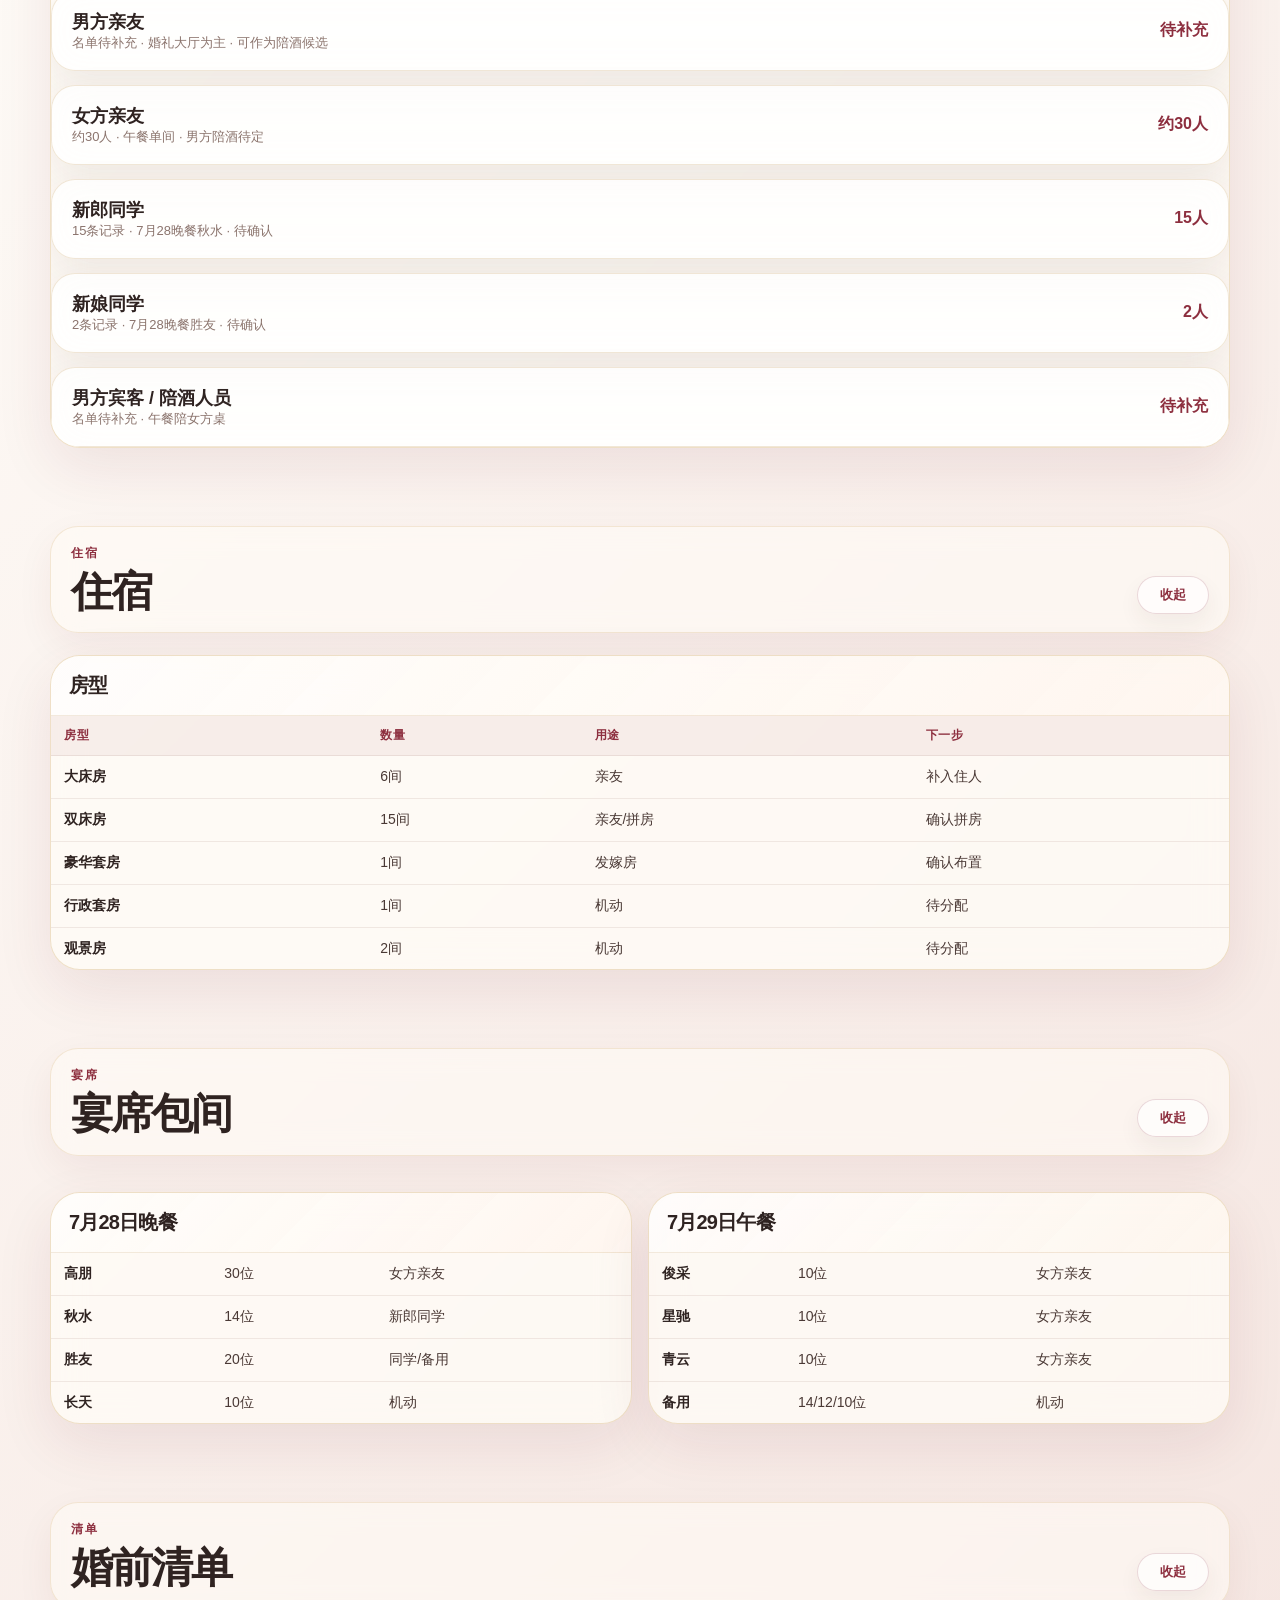
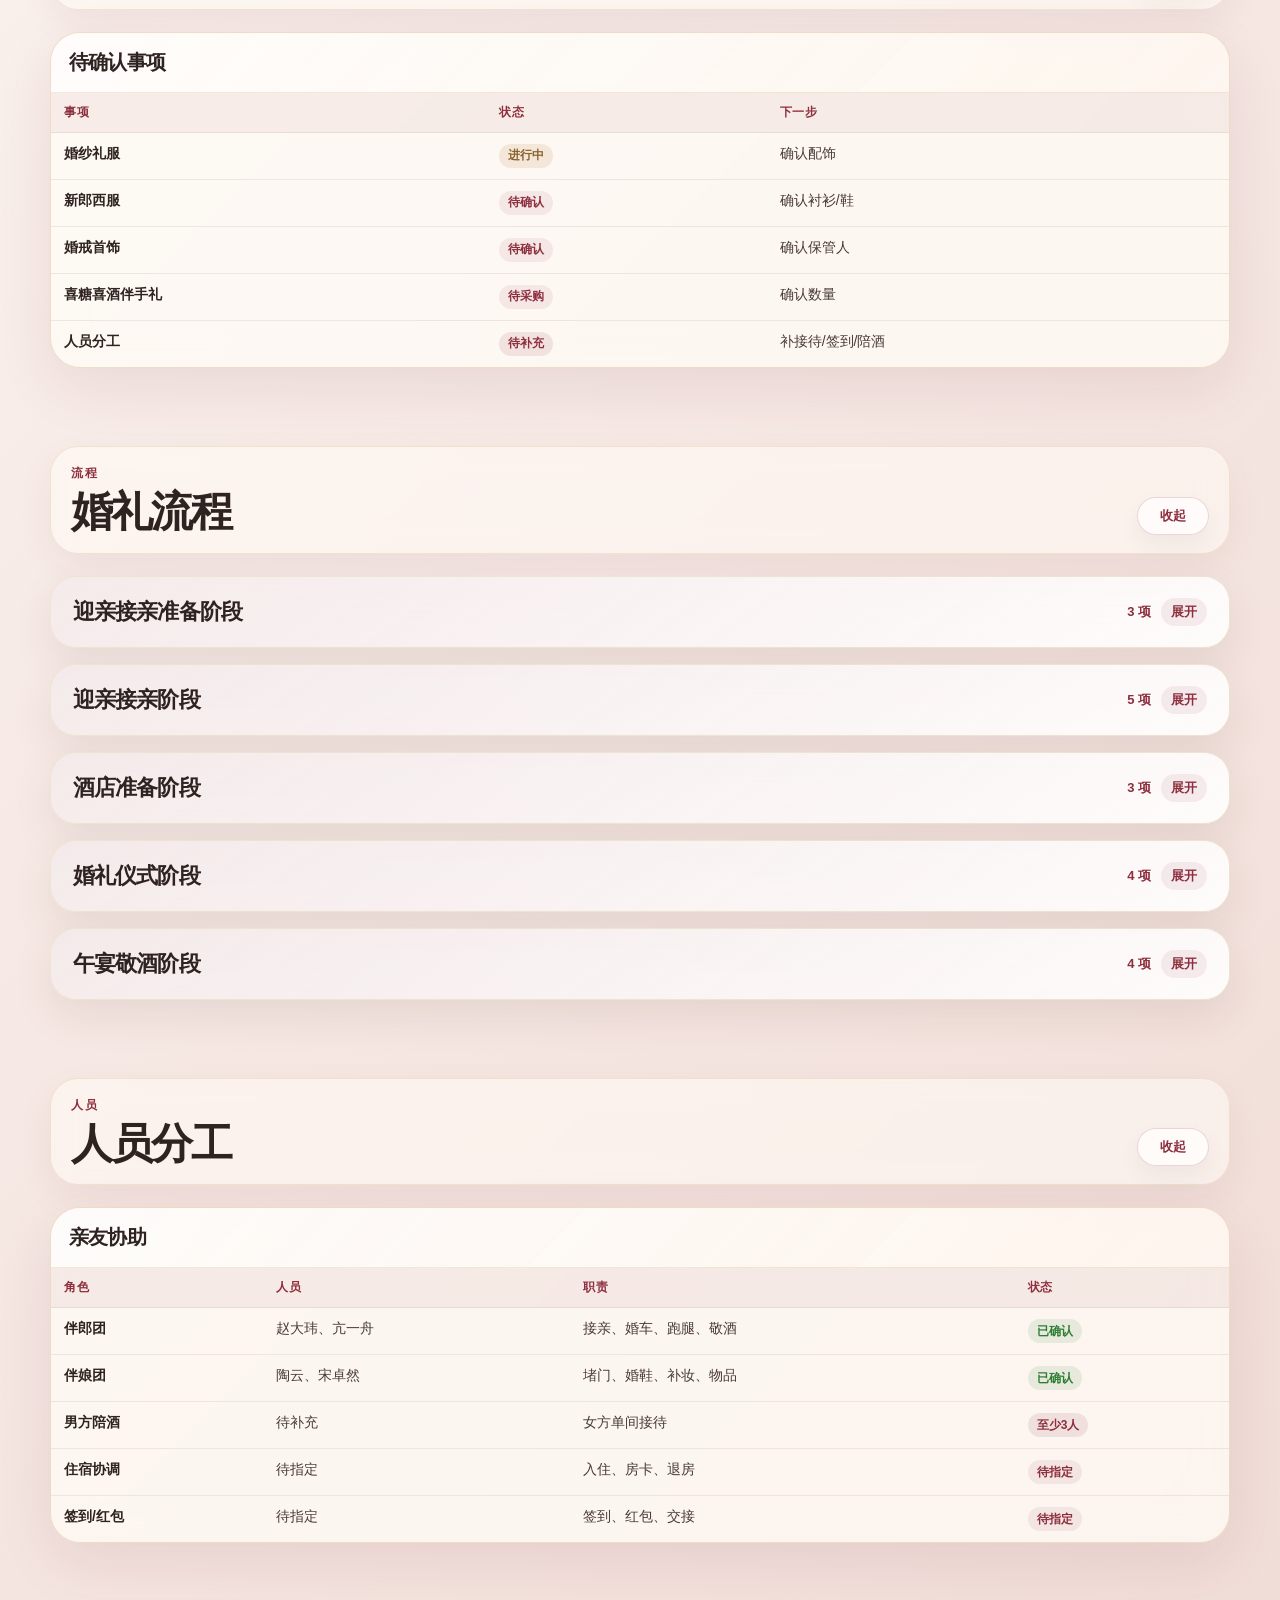
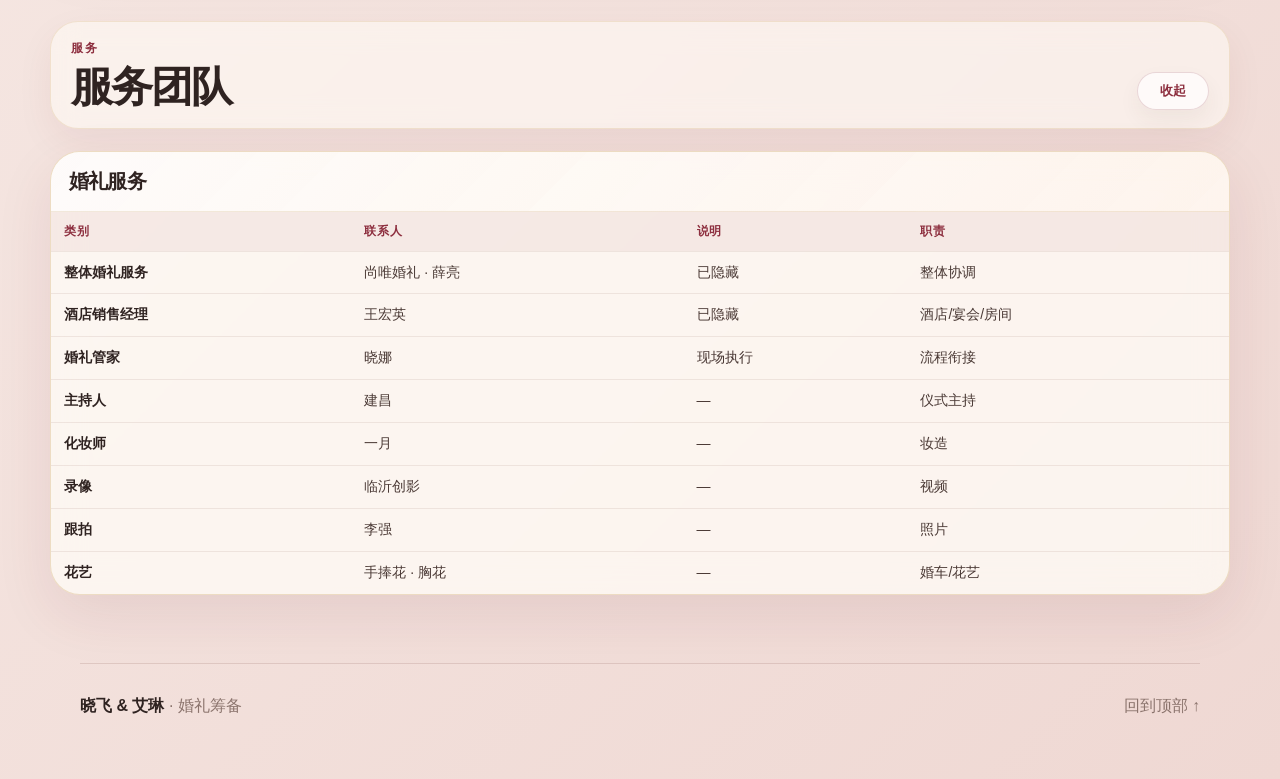
==== commit f0c36683: "Use Chinese section labels on planning page" ====
--- a/internal.html
+++ b/internal.html
@@ -13,8 +13,8 @@
   <link rel="stylesheet" href="assets/layout.css?v=deep-layout-v2-20260611">
   <link rel="stylesheet" href="assets/tables.css?v=table-board-20260611">
   <link rel="stylesheet" href="assets/visual.css?v=visual-layout-20260611">
-  <link id="internalHeroStyle" rel="stylesheet" href="assets/internal-hero.css?v=elegant-copy-20260611-v1">
-  <script src="assets/app.js?v=elegant-copy-20260611-v1" defer></script>
+  <link id="internalHeroStyle" rel="stylesheet" href="assets/internal-hero.css?v=elegant-copy-20260611-v2">
+  <script src="assets/app.js?v=elegant-copy-20260611-v2" defer></script>
 </head>
 <body class="ops-page">
 <header class="topbar">
@@ -27,7 +27,7 @@
   <section id="home" class="section"></section>
 
   <section id="risks" class="section ops-section">
-    <div class="section-split-head"><div class="heading"><p class="kicker">Priority</p><h2>重点待确认</h2></div></div>
+    <div class="section-split-head"><div class="heading"><p class="kicker">重点</p><h2>重点待确认</h2></div></div>
     <div class="table-panel"><div class="table-title"><h3>近期确认事项</h3></div><table class="work-table"><thead><tr><th>事项</th><th>状态</th><th>下一步</th><th>负责人</th></tr></thead><tbody>
       <tr><td>新郎同学人数超出秋水包间</td><td><span class="tag risk">需确认</span></td><td>加位或调剂1人</td><td>新郎</td></tr>
       <tr><td>女方亲友午餐陪酒人员</td><td><span class="tag risk">待确认</span></td><td>确认至少3名男方亲友</td><td>男方家庭</td></tr>
@@ -37,7 +37,7 @@
   </section>
 
   <section id="notes" class="section ops-section">
-    <div class="section-split-head"><div class="heading"><p class="kicker">Notes</p><h2>婚礼提醒</h2></div></div>
+    <div class="section-split-head"><div class="heading"><p class="kicker">提醒</p><h2>婚礼提醒</h2></div></div>
     <div class="ops-notes-grid">
       <article class="ops-note-card risk"><b>席位</b><span>11桌预留给王老师与硕博同学；秋水包间需处理1人差额。</span></article>
       <article class="ops-note-card risk"><b>接待</b><span>7月29日女方亲友单间需安排男方亲友陪酒，建议至少3人。</span></article>
@@ -47,33 +47,33 @@
   </section>
 
   <section id="honored-guests" class="section ops-section">
-    <div class="section-split-head"><div class="heading"><p class="kicker">Guest</p><h2>重要嘉宾</h2></div></div>
+    <div class="section-split-head"><div class="heading"><p class="kicker">嘉宾</p><h2>重要嘉宾</h2></div></div>
     <div class="table-panel"><div class="table-title"><h3>仪式角色</h3></div><table class="work-table"><thead><tr><th>角色</th><th>人员</th><th>席位</th><th>下一步</th></tr></thead><tbody>
       <tr><td>证婚人</td><td>王老师</td><td>大厅11桌 · 王老师/硕博同学</td><td>确认发言、串词、上台时间</td></tr>
     </tbody></table></div>
   </section>
 
   <section id="visual-layout" class="section ops-section">
-    <div class="section-split-head"><div class="heading"><p class="kicker">Layout</p><h2>席位与包间</h2></div></div>
+    <div class="section-split-head"><div class="heading"><p class="kicker">席位</p><h2>席位与包间</h2></div></div>
     <div class="table-panel"><div class="table-title"><h3>大厅桌位示意</h3></div><div class="hall-visual"><div class="hall-stage">舞台 / 仪式区</div><div class="hall-main-table"><div class="table-node main"><strong>主桌</strong><small>新人 / 父母</small></div></div><div class="hall-grid"><div class="table-node"><strong>1桌</strong><small>待分配</small></div><div class="table-node"><strong>2桌</strong><small>待分配</small></div><div class="table-node"><strong>3桌</strong><small>待分配</small></div><div class="table-node"><strong>4桌</strong><small>待分配</small></div><div class="table-node"><strong>5桌</strong><small>待分配</small></div><div class="table-node"><strong>6桌</strong><small>待分配</small></div><div class="table-node"><strong>7桌</strong><small>待分配</small></div><div class="table-node"><strong>8桌</strong><small>待分配</small></div><div class="table-node"><strong>9桌</strong><small>待分配</small></div><div class="table-node"><strong>10桌</strong><small>待分配</small></div><div class="table-node confirmed"><strong>11桌</strong><small>王老师<br>硕博同学</small></div><div class="table-node"><strong>12桌</strong><small>待分配</small></div><div class="table-node"><strong>13桌</strong><small>待分配</small></div><div class="table-node"><strong>14桌</strong><small>待分配</small></div><div class="table-node"><strong>15桌</strong><small>待分配</small></div></div><div class="hall-entry">入口 / 签到</div></div></div>
     <div class="visual-split"><div class="table-panel"><div class="table-title"><h3>7月28日晚餐</h3></div><div class="room-visual-grid"><div class="room-box confirmed"><strong>高朋</strong><span>30位</span><small>女方亲友</small></div><div class="room-box risk"><strong>秋水</strong><span>14位</span><small>新郎同学15人</small></div><div class="room-box pending"><strong>胜友</strong><span>20位</span><small>同学/备用</small></div><div class="room-box spare"><strong>长天</strong><span>10位</span><small>机动</small></div></div></div><div class="table-panel"><div class="table-title"><h3>7月29日午餐</h3></div><div class="room-visual-grid"><div class="room-box pending"><strong>俊采</strong><span>10位</span><small>女方亲友</small></div><div class="room-box pending"><strong>星驰</strong><span>10位</span><small>女方亲友</small></div><div class="room-box pending"><strong>青云</strong><span>10位</span><small>女方亲友</small></div><div class="room-box spare"><strong>备用</strong><span>14/12/10位</span><small>钟鸣/鼎食/良辰</small></div></div></div></div>
   </section>
 
-  <section id="cars" class="section ops-section"><div class="section-split-head"><div class="heading"><p class="kicker">Cars</p><h2>婚车</h2></div></div><div class="table-panel"><div class="table-title"><h3>车队安排</h3></div><table class="work-table"><thead><tr><th>车辆</th><th>用途</th><th>人员</th><th>状态</th></tr></thead><tbody><tr><td>1号车 · 劳斯莱斯古斯特</td><td>主婚车</td><td>新郎、新娘</td><td><span class="tag done">已定</span></td></tr><tr><td>2-9号车 · 奔驰E300</td><td>跟车/机动</td><td>伴郎伴娘、亲友、工作人员</td><td><span class="tag wait">逐车确认</span></td></tr><tr><td>10号车 · 录像车</td><td>拍摄</td><td>录像团队</td><td><span class="tag done">已列入</span></td></tr></tbody></table></div></section>
+  <section id="cars" class="section ops-section"><div class="section-split-head"><div class="heading"><p class="kicker">婚车</p><h2>婚车</h2></div></div><div class="table-panel"><div class="table-title"><h3>车队安排</h3></div><table class="work-table"><thead><tr><th>车辆</th><th>用途</th><th>人员</th><th>状态</th></tr></thead><tbody><tr><td>1号车 · 劳斯莱斯古斯特</td><td>主婚车</td><td>新郎、新娘</td><td><span class="tag done">已定</span></td></tr><tr><td>2-9号车 · 奔驰E300</td><td>跟车/机动</td><td>伴郎伴娘、亲友、工作人员</td><td><span class="tag wait">逐车确认</span></td></tr><tr><td>10号车 · 录像车</td><td>拍摄</td><td>录像团队</td><td><span class="tag done">已列入</span></td></tr></tbody></table></div></section>
 
-  <section id="guests" class="section ops-section"><div class="section-split-head"><div class="heading"><p class="kicker">Guests</p><h2>宾客</h2></div></div><div class="table-panel"><div class="table-title"><h3>分组汇总</h3></div><table class="work-table"><thead><tr><th>分组</th><th>人数</th><th>安排</th><th>备注</th></tr></thead><tbody><tr><td>男方亲友</td><td>待补充</td><td>大厅/陪酒候选</td><td><span class="tag wait">补充</span></td></tr><tr><td>女方亲友</td><td>约30人</td><td>高朋 / 俊采星驰青云</td><td><span class="tag risk">需陪酒</span></td></tr><tr><td>新郎同学</td><td>15人</td><td>秋水14位</td><td><span class="tag risk">超1人</span></td></tr><tr><td>王老师与硕博同学</td><td>待确认</td><td>大厅11桌</td><td><span class="tag done">已预留</span></td></tr><tr><td>新娘同学</td><td>2人</td><td>胜友预留</td><td><span class="tag progress">确认中</span></td></tr></tbody></table></div><div class="table-panel"><div class="table-title"><h3>详细名单</h3></div><div class="guest-summary" id="guestSummary"></div><div class="guest-policy" id="guestPolicy"></div><div class="guest-groups" id="guestGroups"></div></div></section>
+  <section id="guests" class="section ops-section"><div class="section-split-head"><div class="heading"><p class="kicker">宾客</p><h2>宾客</h2></div></div><div class="table-panel"><div class="table-title"><h3>分组汇总</h3></div><table class="work-table"><thead><tr><th>分组</th><th>人数</th><th>安排</th><th>备注</th></tr></thead><tbody><tr><td>男方亲友</td><td>待补充</td><td>大厅/陪酒候选</td><td><span class="tag wait">补充</span></td></tr><tr><td>女方亲友</td><td>约30人</td><td>高朋 / 俊采星驰青云</td><td><span class="tag risk">需陪酒</span></td></tr><tr><td>新郎同学</td><td>15人</td><td>秋水14位</td><td><span class="tag risk">超1人</span></td></tr><tr><td>王老师与硕博同学</td><td>待确认</td><td>大厅11桌</td><td><span class="tag done">已预留</span></td></tr><tr><td>新娘同学</td><td>2人</td><td>胜友预留</td><td><span class="tag progress">确认中</span></td></tr></tbody></table></div><div class="table-panel"><div class="table-title"><h3>详细名单</h3></div><div class="guest-summary" id="guestSummary"></div><div class="guest-policy" id="guestPolicy"></div><div class="guest-groups" id="guestGroups"></div></div></section>
 
-  <section id="rooms" class="section ops-section"><div class="section-split-head"><div class="heading"><p class="kicker">Rooms</p><h2>住宿</h2></div></div><div class="table-panel"><div class="table-title"><h3>房型</h3></div><table class="work-table"><thead><tr><th>房型</th><th>数量</th><th>用途</th><th>下一步</th></tr></thead><tbody><tr><td>大床房</td><td>6间</td><td>亲友</td><td>补入住人</td></tr><tr><td>双床房</td><td>15间</td><td>亲友/拼房</td><td>确认拼房</td></tr><tr><td>豪华套房</td><td>1间</td><td>发嫁房</td><td>确认布置</td></tr><tr><td>行政套房</td><td>1间</td><td>机动</td><td>待分配</td></tr><tr><td>观景房</td><td>2间</td><td>机动</td><td>待分配</td></tr></tbody></table></div></section>
+  <section id="rooms" class="section ops-section"><div class="section-split-head"><div class="heading"><p class="kicker">住宿</p><h2>住宿</h2></div></div><div class="table-panel"><div class="table-title"><h3>房型</h3></div><table class="work-table"><thead><tr><th>房型</th><th>数量</th><th>用途</th><th>下一步</th></tr></thead><tbody><tr><td>大床房</td><td>6间</td><td>亲友</td><td>补入住人</td></tr><tr><td>双床房</td><td>15间</td><td>亲友/拼房</td><td>确认拼房</td></tr><tr><td>豪华套房</td><td>1间</td><td>发嫁房</td><td>确认布置</td></tr><tr><td>行政套房</td><td>1间</td><td>机动</td><td>待分配</td></tr><tr><td>观景房</td><td>2间</td><td>机动</td><td>待分配</td></tr></tbody></table></div></section>
 
-  <section id="meals" class="section ops-section"><div class="section-split-head"><div class="heading"><p class="kicker">Meals</p><h2>宴席包间</h2></div></div><div class="table-grid-2"><div class="table-panel"><div class="table-title"><h3>7月28日晚餐</h3></div><table class="work-table"><tbody><tr><td>高朋</td><td>30位</td><td>女方亲友</td></tr><tr><td>秋水</td><td>14位</td><td>新郎同学</td></tr><tr><td>胜友</td><td>20位</td><td>同学/备用</td></tr><tr><td>长天</td><td>10位</td><td>机动</td></tr></tbody></table></div><div class="table-panel"><div class="table-title"><h3>7月29日午餐</h3></div><table class="work-table"><tbody><tr><td>俊采</td><td>10位</td><td>女方亲友</td></tr><tr><td>星驰</td><td>10位</td><td>女方亲友</td></tr><tr><td>青云</td><td>10位</td><td>女方亲友</td></tr><tr><td>备用</td><td>14/12/10位</td><td>机动</td></tr></tbody></table></div></div></section>
+  <section id="meals" class="section ops-section"><div class="section-split-head"><div class="heading"><p class="kicker">宴席</p><h2>宴席包间</h2></div></div><div class="table-grid-2"><div class="table-panel"><div class="table-title"><h3>7月28日晚餐</h3></div><table class="work-table"><tbody><tr><td>高朋</td><td>30位</td><td>女方亲友</td></tr><tr><td>秋水</td><td>14位</td><td>新郎同学</td></tr><tr><td>胜友</td><td>20位</td><td>同学/备用</td></tr><tr><td>长天</td><td>10位</td><td>机动</td></tr></tbody></table></div><div class="table-panel"><div class="table-title"><h3>7月29日午餐</h3></div><table class="work-table"><tbody><tr><td>俊采</td><td>10位</td><td>女方亲友</td></tr><tr><td>星驰</td><td>10位</td><td>女方亲友</td></tr><tr><td>青云</td><td>10位</td><td>女方亲友</td></tr><tr><td>备用</td><td>14/12/10位</td><td>机动</td></tr></tbody></table></div></div></section>
 
-  <section id="todo" class="section ops-section"><div class="section-split-head"><div class="heading"><p class="kicker">List</p><h2>婚前清单</h2></div></div><div class="table-panel"><div class="table-title"><h3>待确认事项</h3></div><table class="work-table"><thead><tr><th>事项</th><th>状态</th><th>下一步</th></tr></thead><tbody><tr><td>婚纱礼服</td><td><span class="tag progress">进行中</span></td><td>确认配饰</td></tr><tr><td>新郎西服</td><td><span class="tag wait">待确认</span></td><td>确认衬衫/鞋</td></tr><tr><td>婚戒首饰</td><td><span class="tag wait">待确认</span></td><td>确认保管人</td></tr><tr><td>喜糖喜酒伴手礼</td><td><span class="tag wait">待采购</span></td><td>确认数量</td></tr><tr><td>人员分工</td><td><span class="tag risk">待补充</span></td><td>补接待/签到/陪酒</td></tr></tbody></table></div></section>
+  <section id="todo" class="section ops-section"><div class="section-split-head"><div class="heading"><p class="kicker">清单</p><h2>婚前清单</h2></div></div><div class="table-panel"><div class="table-title"><h3>待确认事项</h3></div><table class="work-table"><thead><tr><th>事项</th><th>状态</th><th>下一步</th></tr></thead><tbody><tr><td>婚纱礼服</td><td><span class="tag progress">进行中</span></td><td>确认配饰</td></tr><tr><td>新郎西服</td><td><span class="tag wait">待确认</span></td><td>确认衬衫/鞋</td></tr><tr><td>婚戒首饰</td><td><span class="tag wait">待确认</span></td><td>确认保管人</td></tr><tr><td>喜糖喜酒伴手礼</td><td><span class="tag wait">待采购</span></td><td>确认数量</td></tr><tr><td>人员分工</td><td><span class="tag risk">待补充</span></td><td>补接待/签到/陪酒</td></tr></tbody></table></div></section>
 
-  <section id="schedule" class="section ops-section"><div class="section-split-head"><div class="heading"><p class="kicker">Schedule</p><h2>婚礼流程</h2></div></div><div id="scheduleStages" class="schedule-stages"></div></section>
+  <section id="schedule" class="section ops-section"><div class="section-split-head"><div class="heading"><p class="kicker">流程</p><h2>婚礼流程</h2></div></div><div id="scheduleStages" class="schedule-stages"></div></section>
 
-  <section id="people" class="section ops-section"><div class="section-split-head"><div class="heading"><p class="kicker">Team</p><h2>人员分工</h2></div></div><div class="table-panel"><div class="table-title"><h3>亲友协助</h3></div><table class="work-table"><thead><tr><th>角色</th><th>人员</th><th>职责</th><th>状态</th></tr></thead><tbody><tr><td>伴郎团</td><td>赵大玮、亢一舟</td><td>接亲、婚车、跑腿、敬酒</td><td><span class="tag done">已确认</span></td></tr><tr><td>伴娘团</td><td>陶云、宋卓然</td><td>堵门、婚鞋、补妆、物品</td><td><span class="tag done">已确认</span></td></tr><tr><td>男方陪酒</td><td>待补充</td><td>女方单间接待</td><td><span class="tag risk">至少3人</span></td></tr><tr><td>住宿协调</td><td>待指定</td><td>入住、房卡、退房</td><td><span class="tag wait">待指定</span></td></tr><tr><td>签到/红包</td><td>待指定</td><td>签到、红包、交接</td><td><span class="tag wait">待指定</span></td></tr></tbody></table></div></section>
+  <section id="people" class="section ops-section"><div class="section-split-head"><div class="heading"><p class="kicker">人员</p><h2>人员分工</h2></div></div><div class="table-panel"><div class="table-title"><h3>亲友协助</h3></div><table class="work-table"><thead><tr><th>角色</th><th>人员</th><th>职责</th><th>状态</th></tr></thead><tbody><tr><td>伴郎团</td><td>赵大玮、亢一舟</td><td>接亲、婚车、跑腿、敬酒</td><td><span class="tag done">已确认</span></td></tr><tr><td>伴娘团</td><td>陶云、宋卓然</td><td>堵门、婚鞋、补妆、物品</td><td><span class="tag done">已确认</span></td></tr><tr><td>男方陪酒</td><td>待补充</td><td>女方单间接待</td><td><span class="tag risk">至少3人</span></td></tr><tr><td>住宿协调</td><td>待指定</td><td>入住、房卡、退房</td><td><span class="tag wait">待指定</span></td></tr><tr><td>签到/红包</td><td>待指定</td><td>签到、红包、交接</td><td><span class="tag wait">待指定</span></td></tr></tbody></table></div></section>
 
-  <section id="contacts" class="section ops-section"><div class="section-split-head"><div class="heading"><p class="kicker">Service</p><h2>服务团队</h2></div></div><div class="table-panel"><div class="table-title"><h3>婚礼服务</h3></div><table class="work-table"><thead><tr><th>类别</th><th>联系人</th><th>说明</th><th>职责</th></tr></thead><tbody><tr><td>整体婚礼服务</td><td>尚唯婚礼 · 薛亮</td><td>已隐藏</td><td>整体协调</td></tr><tr><td>酒店销售经理</td><td>王宏英</td><td>已隐藏</td><td>酒店/宴会/房间</td></tr><tr><td>婚礼管家</td><td>晓娜</td><td>现场执行</td><td>流程衔接</td></tr><tr><td>主持人</td><td>建昌</td><td>—</td><td>仪式主持</td></tr><tr><td>化妆师</td><td>一月</td><td>—</td><td>妆造</td></tr><tr><td>录像</td><td>临沂创影</td><td>—</td><td>视频</td></tr><tr><td>跟拍</td><td>李强</td><td>—</td><td>照片</td></tr><tr><td>花艺</td><td>手捧花 · 胸花</td><td>—</td><td>婚车/花艺</td></tr></tbody></table></div></section>
+  <section id="contacts" class="section ops-section"><div class="section-split-head"><div class="heading"><p class="kicker">服务</p><h2>服务团队</h2></div></div><div class="table-panel"><div class="table-title"><h3>婚礼服务</h3></div><table class="work-table"><thead><tr><th>类别</th><th>联系人</th><th>说明</th><th>职责</th></tr></thead><tbody><tr><td>整体婚礼服务</td><td>尚唯婚礼 · 薛亮</td><td>已隐藏</td><td>整体协调</td></tr><tr><td>酒店销售经理</td><td>王宏英</td><td>已隐藏</td><td>酒店/宴会/房间</td></tr><tr><td>婚礼管家</td><td>晓娜</td><td>现场执行</td><td>流程衔接</td></tr><tr><td>主持人</td><td>建昌</td><td>—</td><td>仪式主持</td></tr><tr><td>化妆师</td><td>一月</td><td>—</td><td>妆造</td></tr><tr><td>录像</td><td>临沂创影</td><td>—</td><td>视频</td></tr><tr><td>跟拍</td><td>李强</td><td>—</td><td>照片</td></tr><tr><td>花艺</td><td>手捧花 · 胸花</td><td>—</td><td>婚车/花艺</td></tr></tbody></table></div></section>
 </main>
 
 <footer class="footer"><div><strong>晓飞 &amp; 艾琳</strong><span> · 婚礼筹备</span></div><a href="#home">回到顶部 ↑</a></footer>
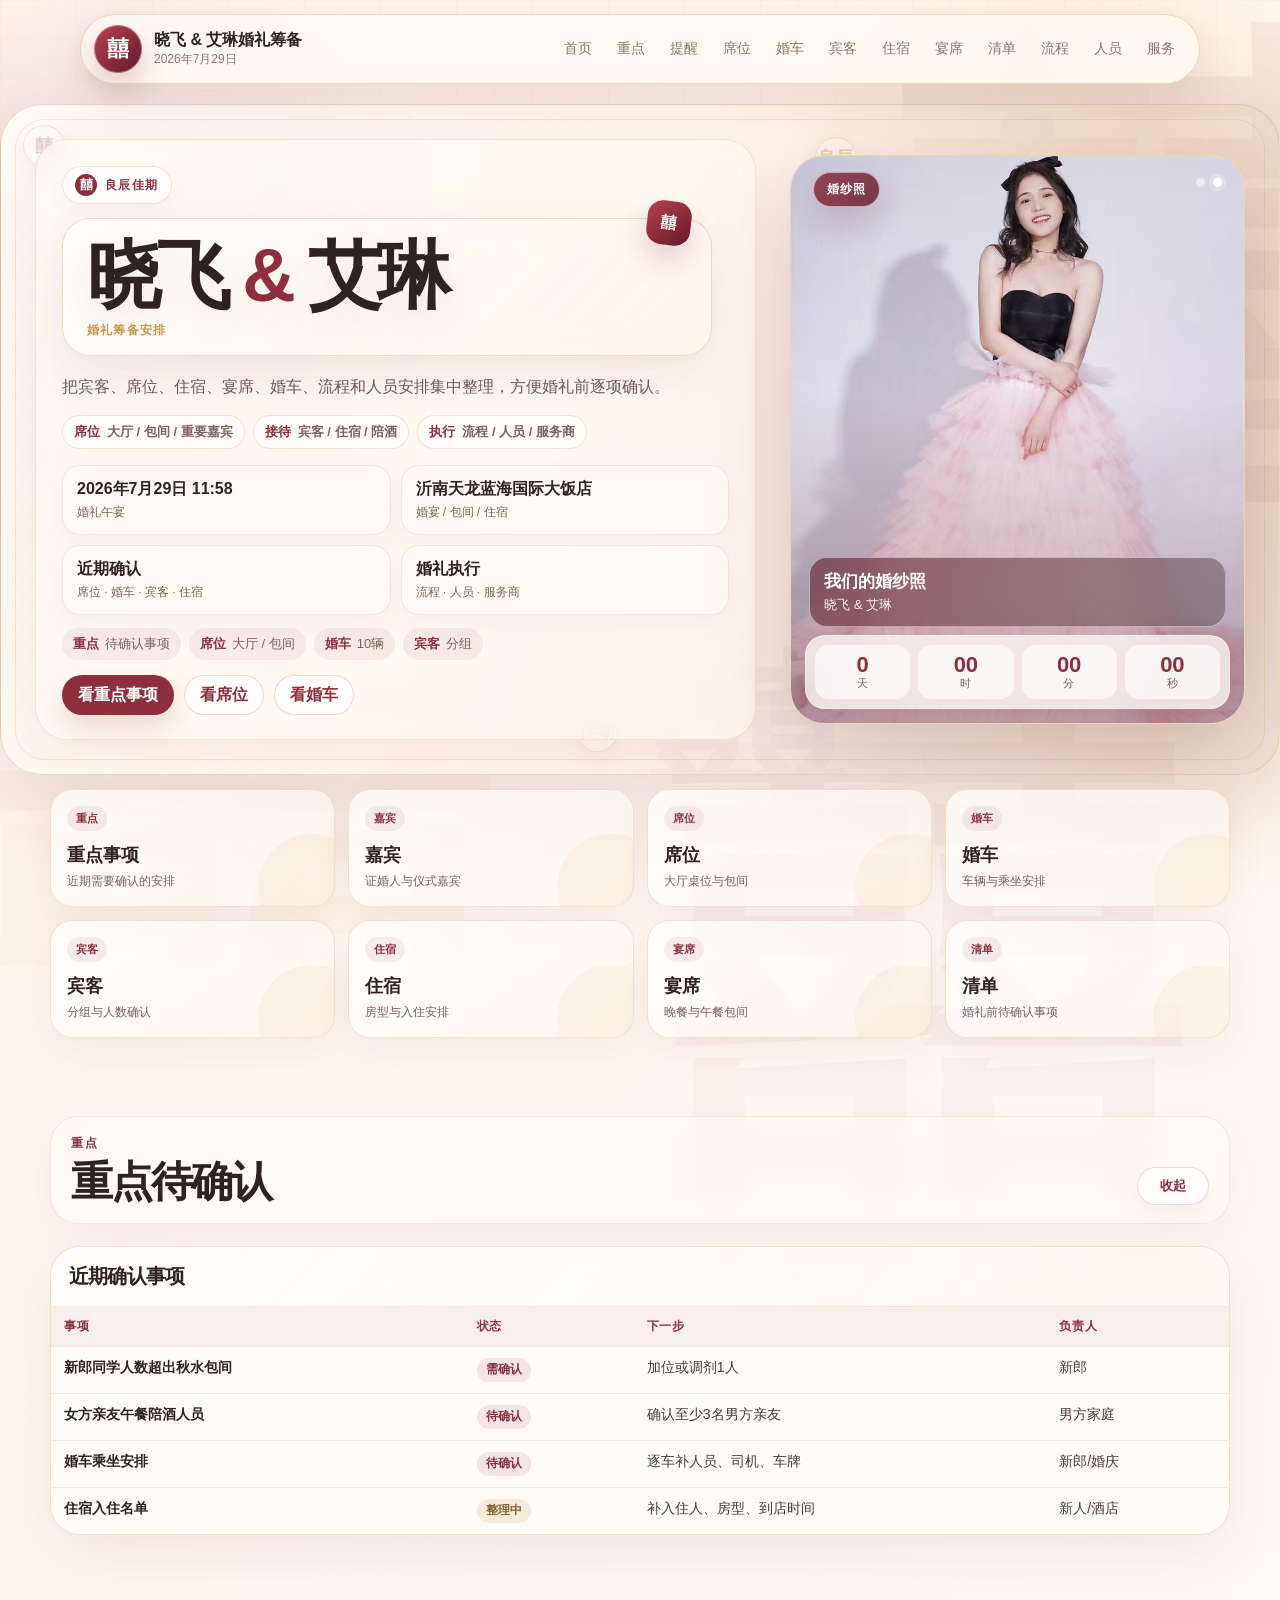
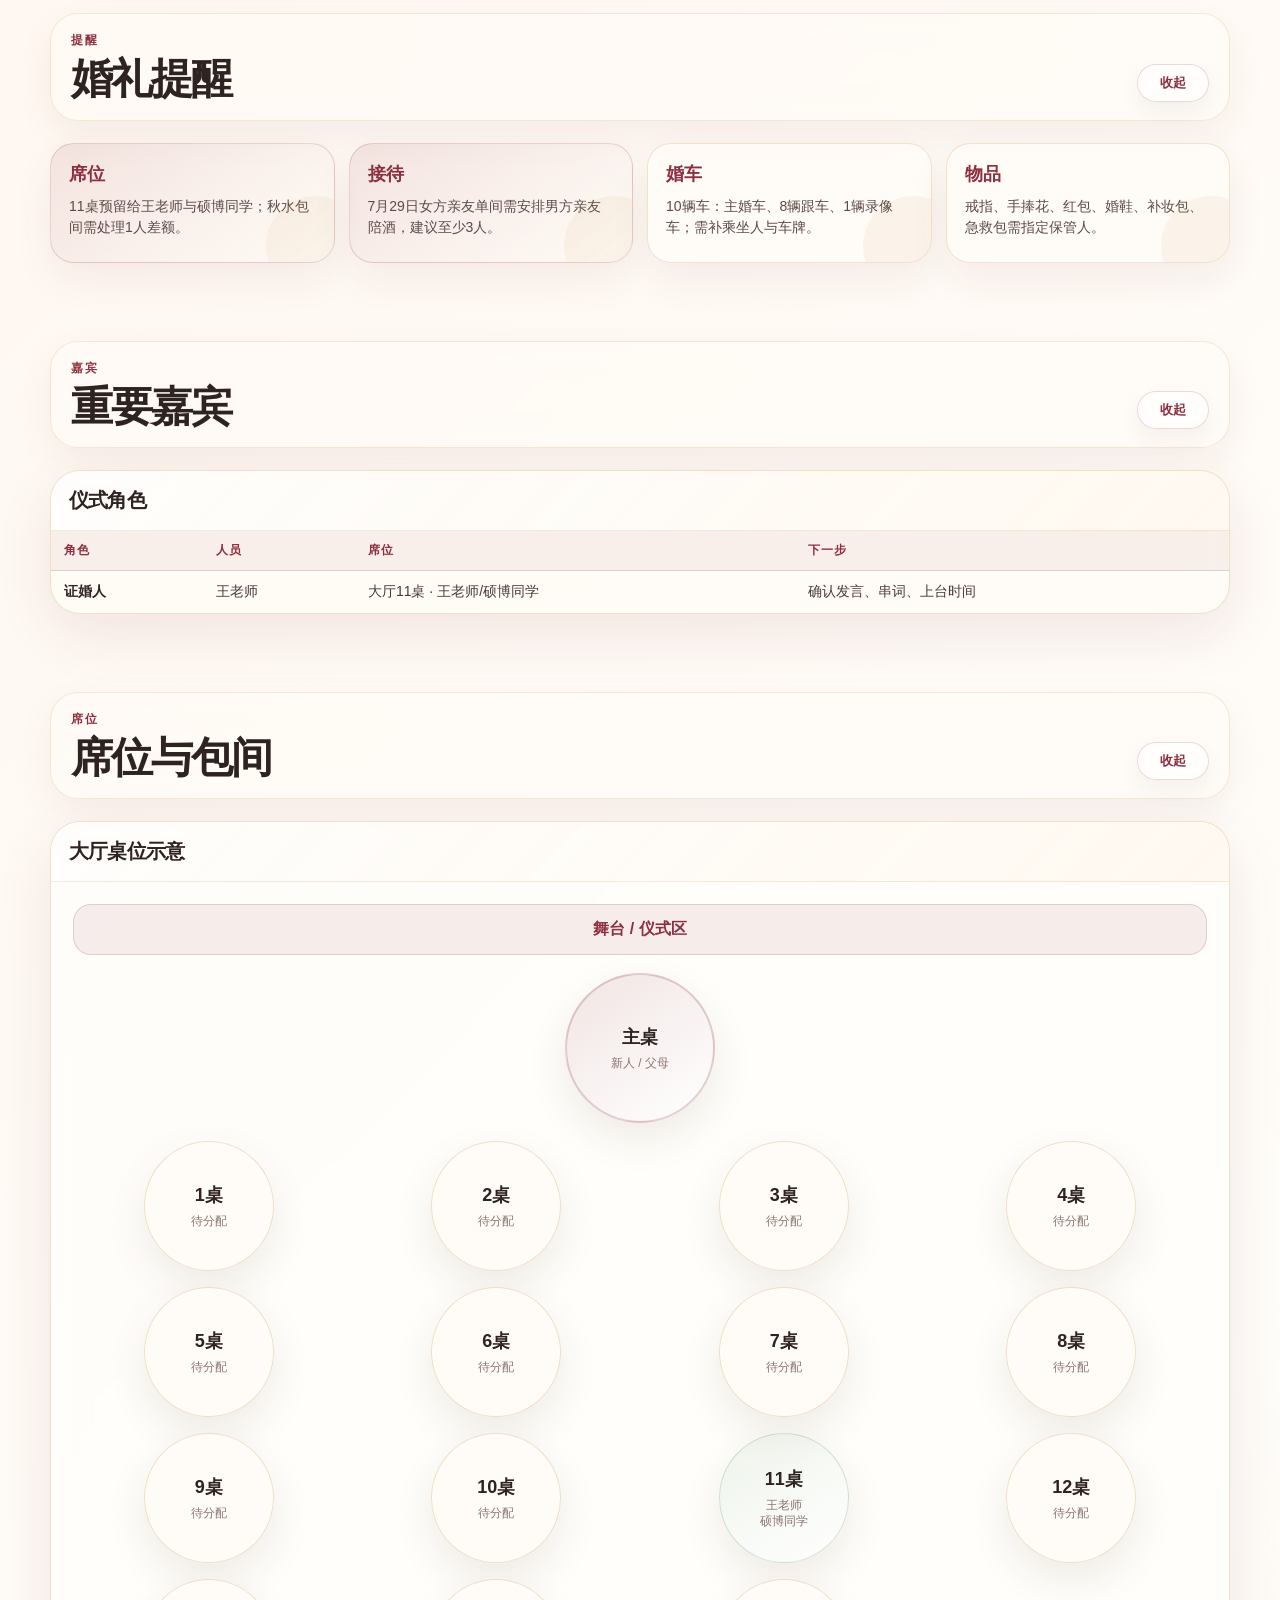
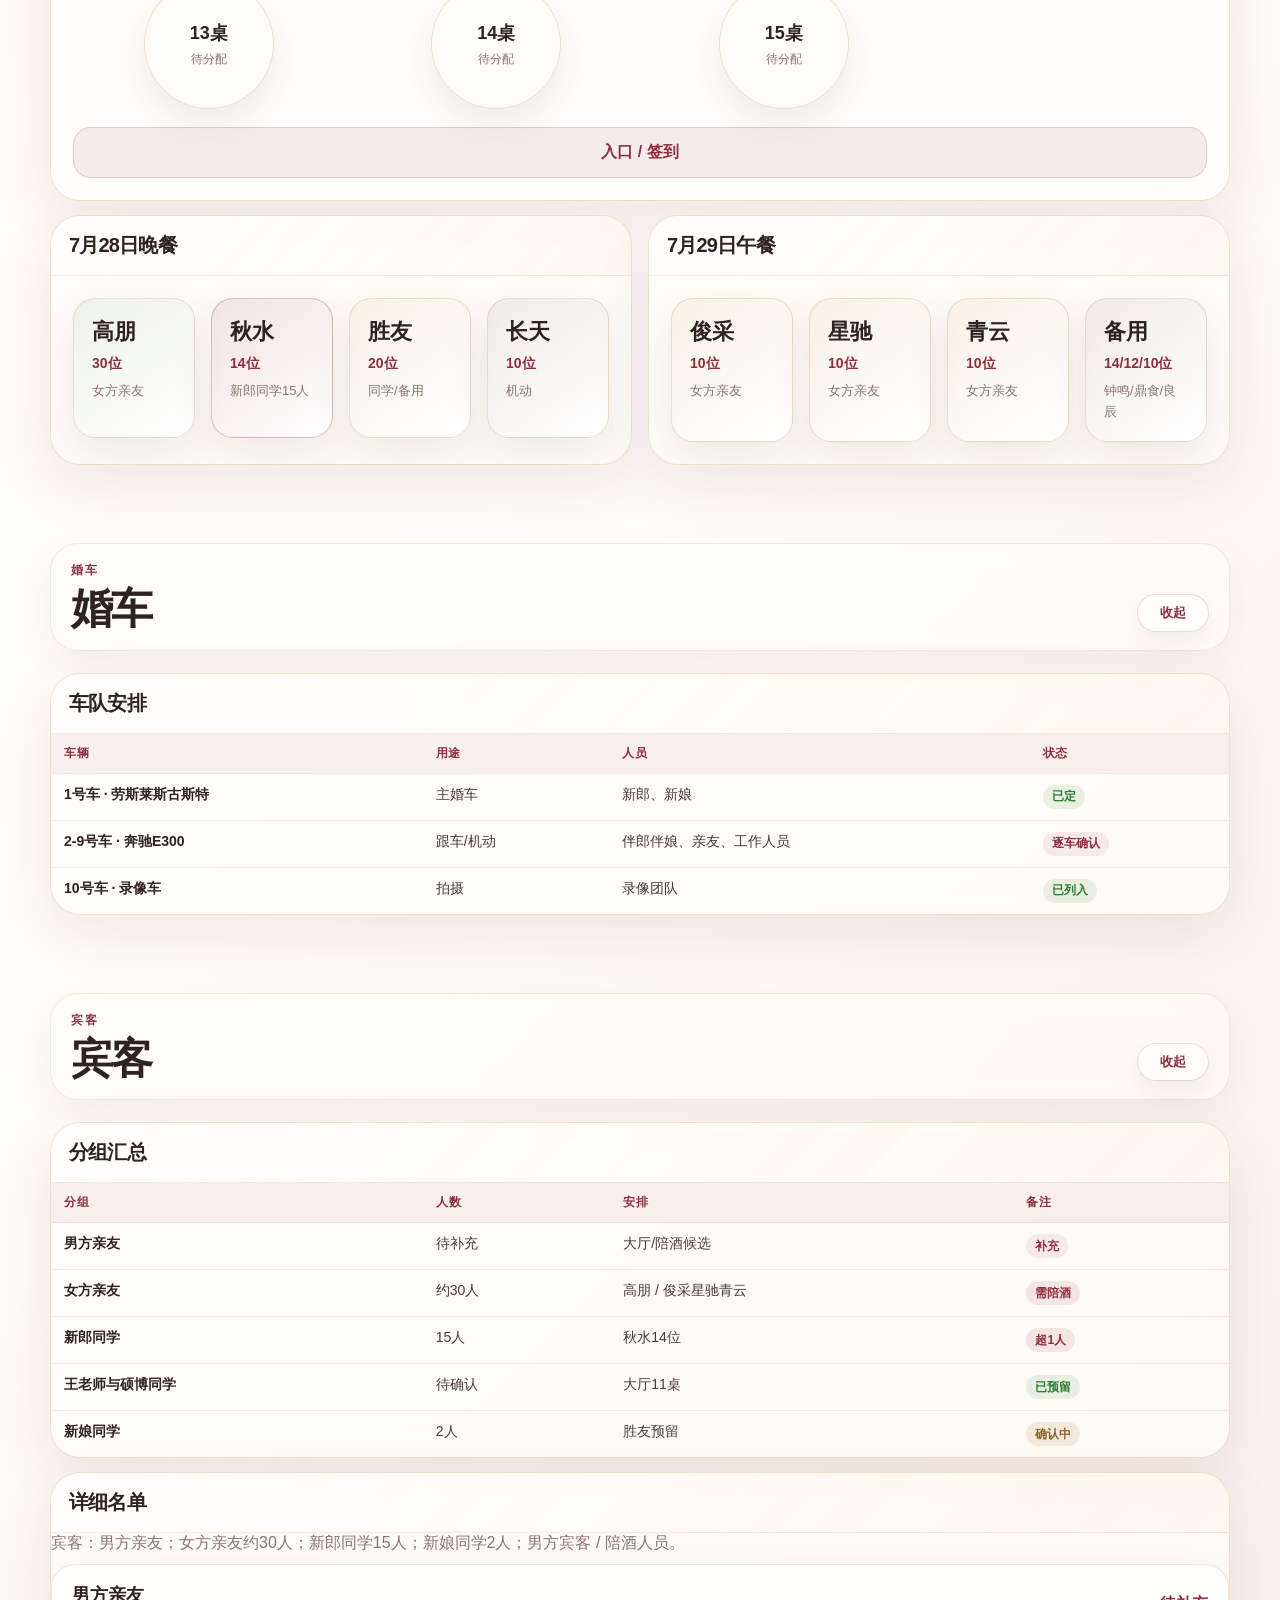
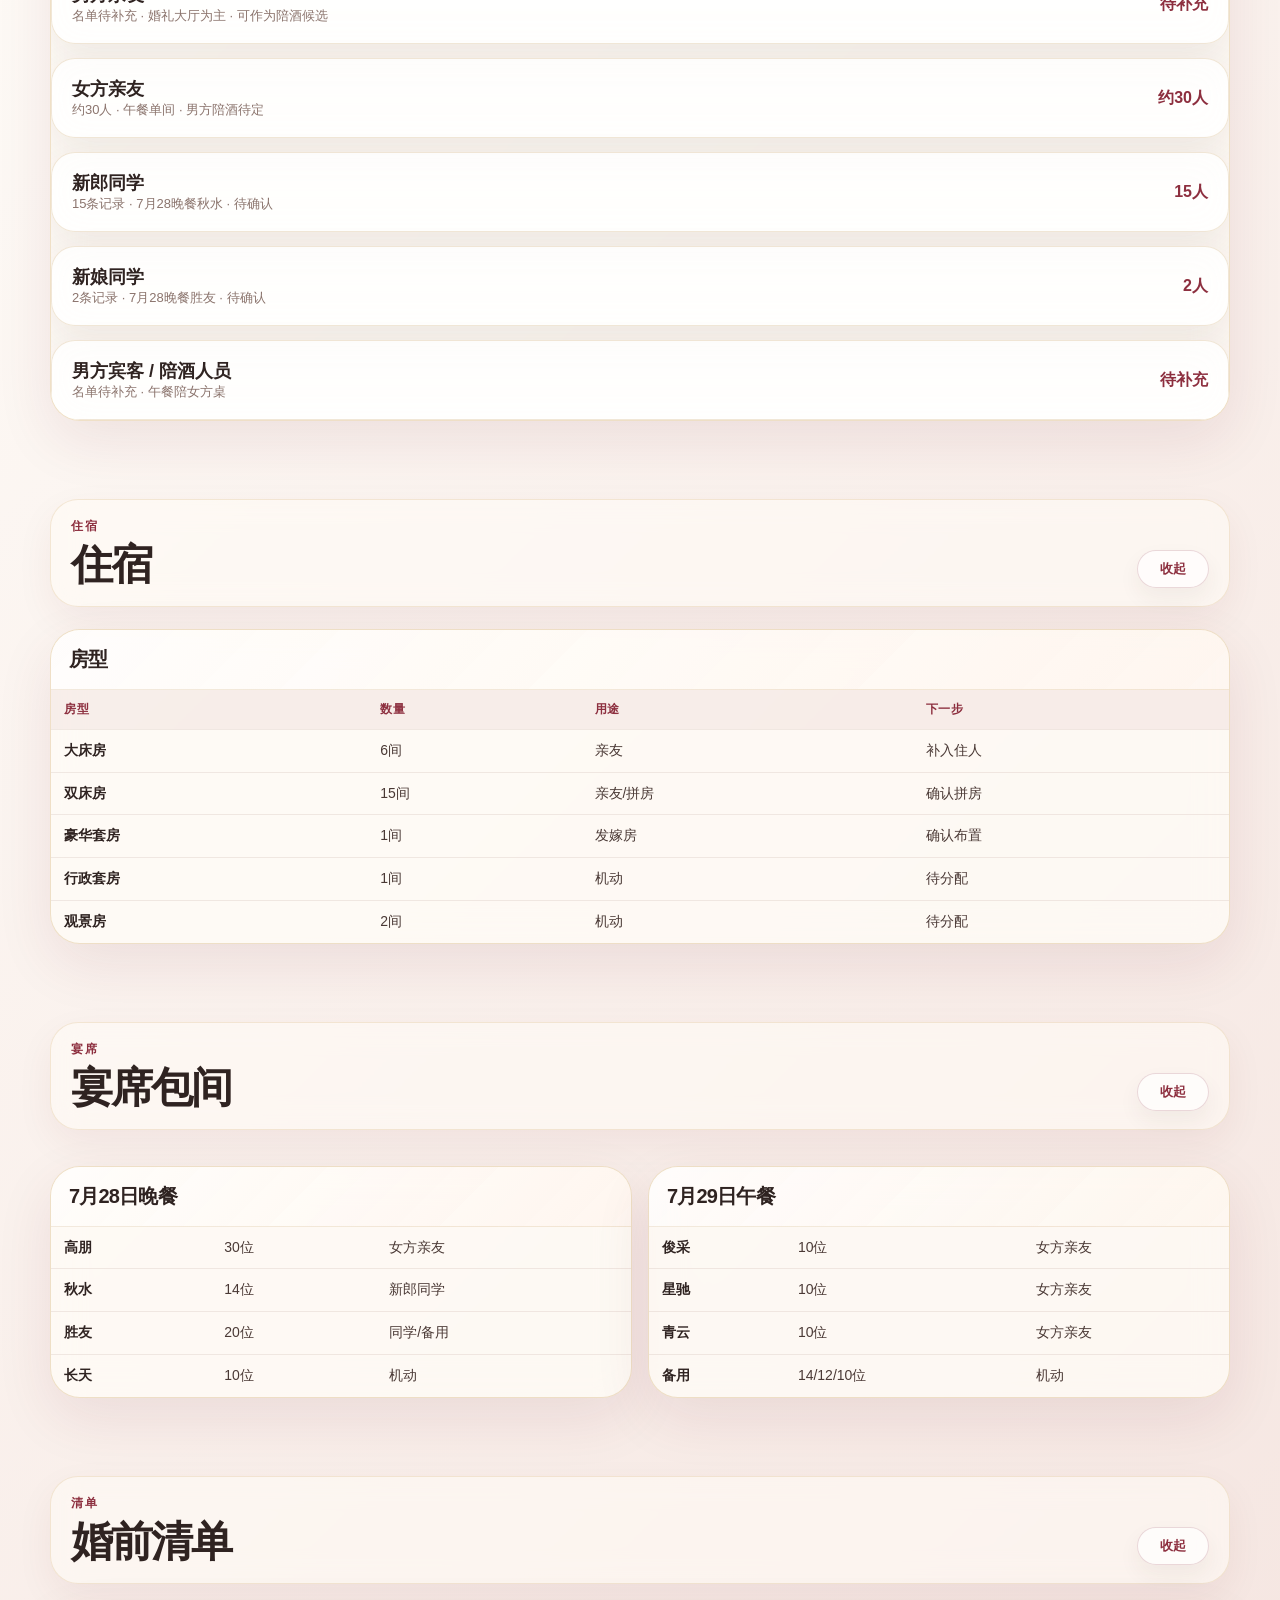
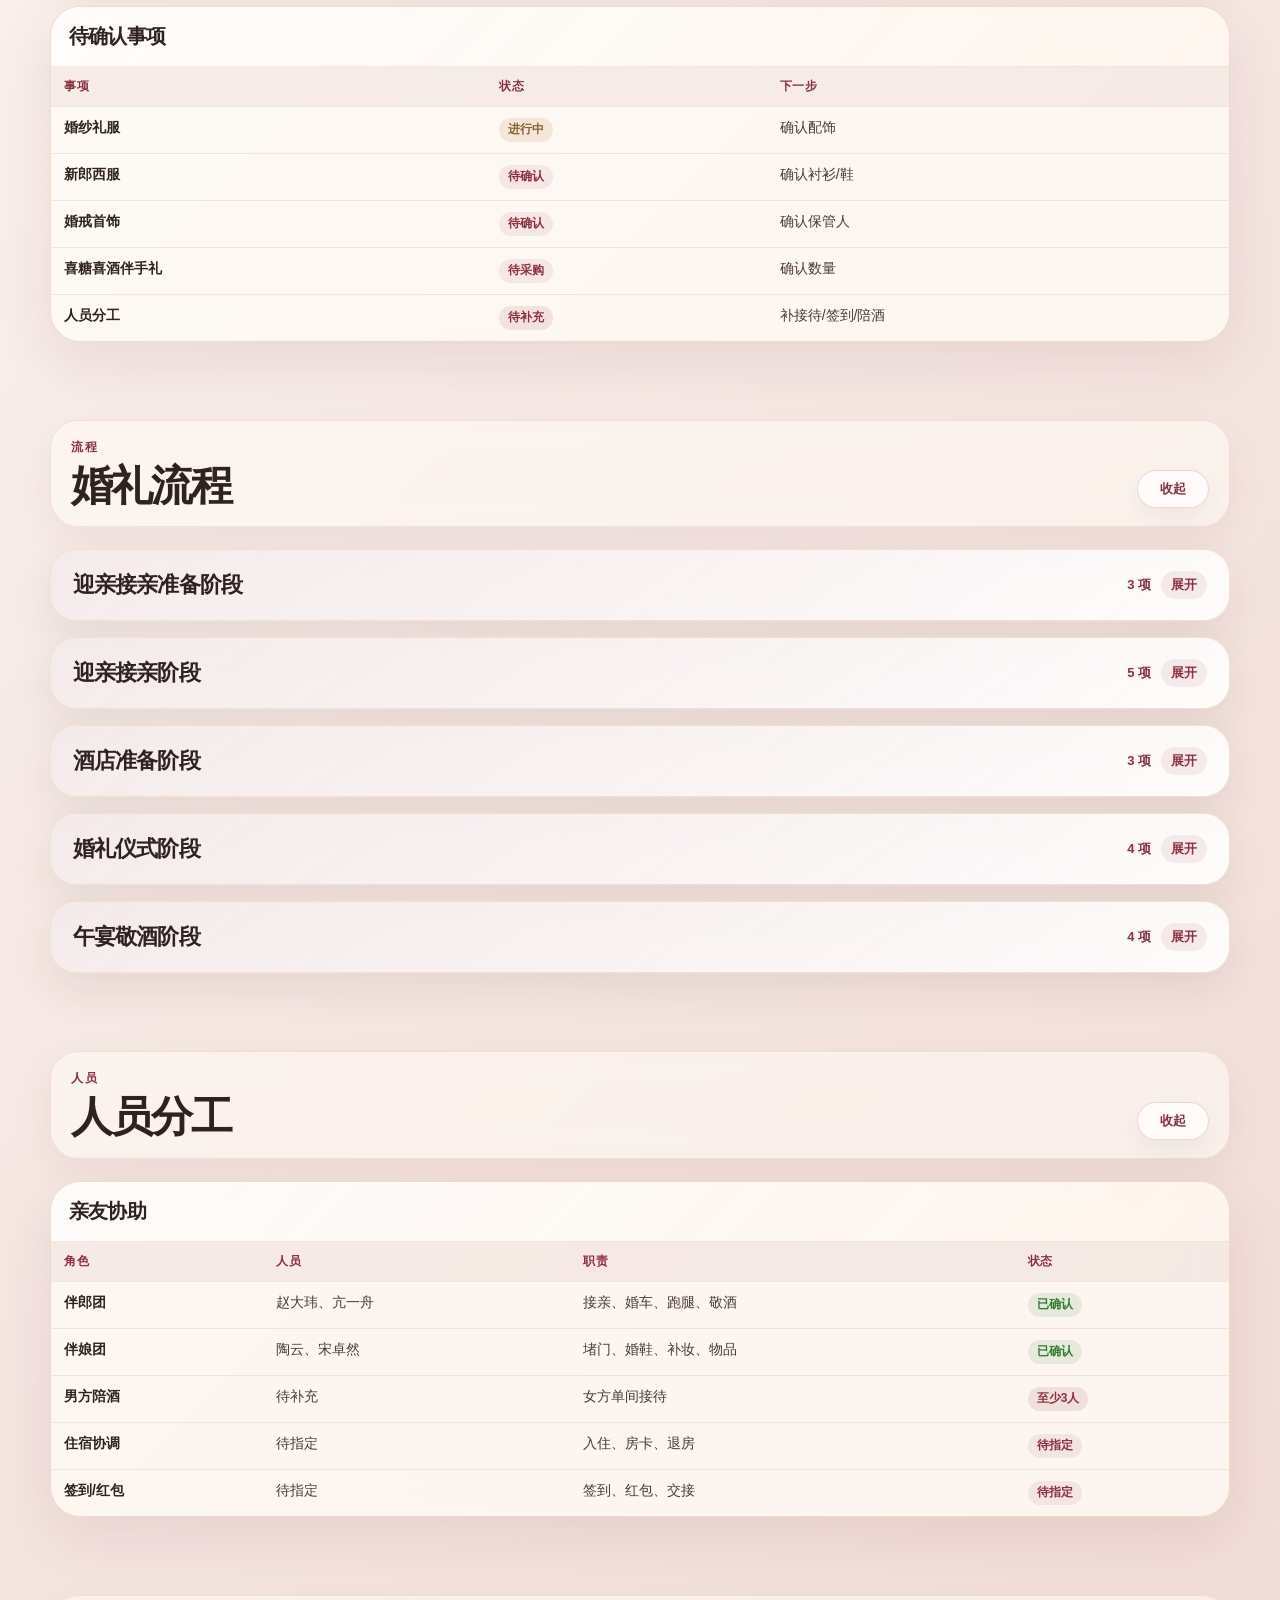
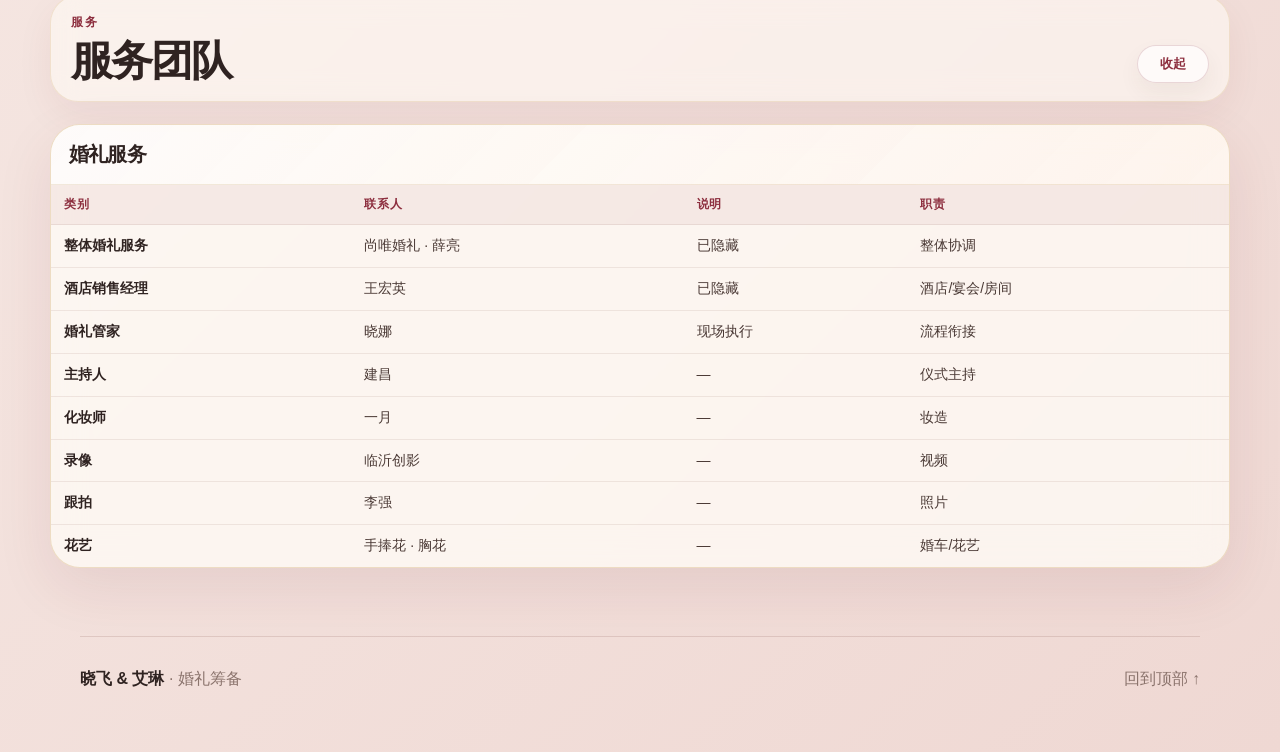
==== commit 65d3e9ab: "Bust cache for mobile layout fix" ====
--- a/internal.html
+++ b/internal.html
@@ -13,7 +13,7 @@
   <link rel="stylesheet" href="assets/layout.css?v=deep-layout-v2-20260611">
   <link rel="stylesheet" href="assets/tables.css?v=table-board-20260611">
   <link rel="stylesheet" href="assets/visual.css?v=visual-layout-20260611">
-  <link id="internalHeroStyle" rel="stylesheet" href="assets/internal-hero.css?v=elegant-copy-20260611-v2">
+  <link id="internalHeroStyle" rel="stylesheet" href="assets/internal-hero.css?v=mobile-fix-20260611-v1">
   <script src="assets/app.js?v=elegant-copy-20260611-v2" defer></script>
 </head>
 <body class="ops-page">
--- a/assets/internal-hero.css
+++ b/assets/internal-hero.css
@@ -1,12 +1,16 @@
-/* Clean internal wedding dashboard hero. Only ops-* classes are used here. */
+/* Wedding planning hero and mobile-safe layout. */
 .ops-page .topbar .nav a[href="index.html"]{display:none!important}
 
-.ops-page .ops-hero{
+.ops-page .ops-hero,
+.ops-page #home.ops-hero{
   position:relative!important;
   display:grid!important;
-  grid-template-columns:minmax(0,1fr) minmax(400px,455px)!important;
-  gap:36px!important;
+  grid-template-columns:minmax(0,1fr) minmax(380px,455px)!important;
+  gap:34px!important;
   align-items:center!important;
+  width:100%!important;
+  max-width:100%!important;
+  min-width:0!important;
   margin-top:20px!important;
   padding:34px!important;
   border:1px solid rgba(200,155,84,.34)!important;
@@ -20,6 +24,7 @@
   box-shadow:0 28px 84px rgba(95,25,40,.13)!important;
   box-sizing:border-box!important;
 }
+.ops-page #home.ops-hero *{box-sizing:border-box!important;writing-mode:horizontal-tb!important;text-orientation:mixed!important}
 .ops-page .ops-hero:before{content:"";position:absolute;inset:14px;z-index:0;border:1px solid rgba(200,155,84,.20);border-radius:30px;pointer-events:none}
 .ops-page .ops-hero:after{content:"囍";position:absolute;right:34%;bottom:-78px;z-index:0;color:rgba(141,47,63,.032);font-family:"STSong","Songti SC","SimSun",serif;font-size:200px;font-weight:900;line-height:1;pointer-events:none}
 
@@ -27,15 +32,15 @@
 .ops-page .ops-hero-bg span{position:absolute;display:grid;place-items:center;width:42px;height:42px;border:1px solid rgba(200,155,84,.24);border-radius:50%;color:rgba(141,47,63,.22);background:rgba(255,249,241,.42);font-family:"STSong","Songti SC","SimSun",serif;font-size:18px;font-weight:900;box-shadow:0 8px 22px rgba(95,25,40,.045)}
 .ops-page .ops-hero-bg span:nth-child(1){left:22px;top:20px}.ops-page .ops-hero-bg span:nth-child(2){right:33%;top:32px;color:rgba(200,155,84,.40)}.ops-page .ops-hero-bg span:nth-child(3){left:45%;bottom:22px;color:rgba(141,47,63,.18)}
 
-.ops-page .ops-hero-copy{position:relative;z-index:2;min-width:0;max-width:760px;padding:26px 26px 24px;border:1px solid rgba(200,155,84,.22);border-radius:32px;background:rgba(255,252,247,.46);box-shadow:0 18px 50px rgba(95,25,40,.055);backdrop-filter:blur(10px)}
-.ops-page .ops-eyebrow{display:inline-flex;align-items:center;gap:8px;width:max-content;max-width:100%;margin:0 0 14px;padding:7px 12px;border:1px solid rgba(200,155,84,.28);border-radius:999px;background:rgba(255,255,255,.68);color:#8d2f3f;font-size:12px;font-weight:900;letter-spacing:.14em;text-transform:uppercase;box-shadow:0 8px 22px rgba(95,25,40,.045)}
-.ops-page .ops-eyebrow:before{content:"囍";display:inline-grid;place-items:center;width:22px;height:22px;border-radius:50%;background:#8d2f3f;color:#fff;font-family:"STSong","Songti SC","SimSun",serif;font-size:13px;letter-spacing:0}
-.ops-page .ops-title-card{position:relative;display:block;width:100%;max-width:650px;margin:0;padding:18px 24px 16px;border:1px solid rgba(200,155,84,.32);border-radius:28px;background:linear-gradient(135deg,rgba(255,253,248,.88),rgba(255,244,235,.58));box-shadow:0 18px 46px rgba(95,25,40,.085);backdrop-filter:blur(16px)}
+.ops-page .ops-hero-copy{position:relative;z-index:2;width:100%;min-width:0;max-width:760px;padding:26px 26px 24px;border:1px solid rgba(200,155,84,.22);border-radius:32px;background:rgba(255,252,247,.46);box-shadow:0 18px 50px rgba(95,25,40,.055);backdrop-filter:blur(10px)}
+.ops-page .ops-eyebrow{display:inline-flex!important;align-items:center;gap:8px;width:auto!important;max-width:100%;margin:0 0 14px;padding:7px 12px;border:1px solid rgba(200,155,84,.28);border-radius:999px;background:rgba(255,255,255,.68);color:#8d2f3f;font-size:12px;font-weight:900;letter-spacing:.12em;white-space:nowrap!important;box-shadow:0 8px 22px rgba(95,25,40,.045)}
+.ops-page .ops-eyebrow:before{content:"囍";display:inline-grid;place-items:center;width:22px;height:22px;min-width:22px;border-radius:50%;background:#8d2f3f;color:#fff;font-family:"STSong","Songti SC","SimSun",serif;font-size:13px;letter-spacing:0}
+.ops-page .ops-title-card{position:relative;display:block;width:100%;max-width:650px;min-width:0;margin:0;padding:18px 24px 16px;border:1px solid rgba(200,155,84,.32);border-radius:28px;background:linear-gradient(135deg,rgba(255,253,248,.88),rgba(255,244,235,.58));box-shadow:0 18px 46px rgba(95,25,40,.085);backdrop-filter:blur(16px)}
 .ops-page .ops-title-seal{position:absolute;right:20px;top:-18px;display:grid;place-items:center;width:44px;height:44px;border-radius:15px;color:#fff;background:linear-gradient(135deg,#b83f50,#651a29);box-shadow:0 14px 30px rgba(141,47,63,.22);transform:rotate(7deg);font-weight:900}
-.ops-page .ops-title-card h1{margin:0!important;color:#2f2321;font-size:clamp(48px,5.3vw,74px);line-height:1;letter-spacing:-.075em;white-space:nowrap;word-break:keep-all;border:0!important;text-decoration:none!important;background:none!important;box-shadow:none!important}
+.ops-page .ops-title-card h1{margin:0!important;color:#2f2321;font-size:clamp(48px,5.3vw,74px);line-height:1.02;letter-spacing:-.065em;white-space:nowrap!important;word-break:keep-all!important;border:0!important;text-decoration:none!important;background:none!important;box-shadow:none!important}
 .ops-page .ops-title-card h1:before,.ops-page .ops-title-card h1:after{content:none!important;display:none!important;width:0!important;height:0!important;border:0!important;background:none!important;box-shadow:none!important}
-.ops-page .ops-title-card h1 span{color:#8d2f3f}.ops-page .ops-title-card p{margin:8px 0 0;color:#c89b54;font-weight:850;letter-spacing:.12em;text-transform:uppercase;font-size:12px}
-.ops-page .ops-lead{max-width:640px;margin:18px 0 0;color:#6f5a54;font-size:16px;line-height:1.65}
+.ops-page .ops-title-card h1 span{color:#8d2f3f}.ops-page .ops-title-card p{margin:8px 0 0;color:#c89b54;font-weight:850;letter-spacing:.10em;font-size:12px;white-space:normal!important;word-break:keep-all!important}
+.ops-page .ops-lead{display:block!important;width:100%!important;max-width:640px;margin:18px 0 0;color:#6f5a54;font-size:16px;line-height:1.65;white-space:normal!important;word-break:normal!important;overflow-wrap:break-word!important}
 .ops-page .ops-status-row{display:flex;flex-wrap:wrap;gap:8px;margin-top:14px;max-width:760px}.ops-page .ops-status-row span{display:inline-flex;align-items:center;gap:7px;min-height:32px;padding:7px 11px;border:1px solid rgba(200,155,84,.26);border-radius:999px;background:rgba(255,255,255,.66);color:#7b625c;font-size:13px;font-weight:780}.ops-page .ops-status-row b{color:#8d2f3f;font-weight:900}
 .ops-page .ops-brief-grid{display:grid;grid-template-columns:repeat(2,minmax(0,1fr));gap:10px;max-width:720px;margin-top:16px}.ops-page .ops-brief-grid article{padding:13px 14px;border:1px solid rgba(118,70,64,.11);border-radius:18px;background:rgba(255,252,247,.70);box-shadow:0 10px 26px rgba(95,25,40,.045)}.ops-page .ops-brief-grid b{display:block;color:#2f2321}.ops-page .ops-brief-grid small{display:block;margin-top:4px;color:#7b625c;font-size:12px;line-height:1.45}
 .ops-page .ops-ribbon{display:flex;flex-wrap:wrap;gap:8px;margin-top:13px}.ops-page .ops-ribbon span{display:inline-flex;align-items:center;gap:6px;padding:7px 11px;border-radius:999px;background:rgba(141,47,63,.065);color:#7b625c;font-size:13px}.ops-page .ops-ribbon b{color:#8d2f3f}
@@ -44,10 +49,10 @@
 .ops-page .ops-hero-media{position:relative;z-index:2;width:100%;max-width:455px;justify-self:end;align-self:center;transform:none}
 .ops-page .ops-photo-card{position:relative;width:100%;aspect-ratio:4/5;min-height:500px;margin:0;border:1px solid rgba(200,155,84,.38);border-radius:34px;overflow:hidden;background:#fff7ee;box-shadow:0 30px 82px rgba(95,25,40,.20)}
 .ops-page .ops-photo-card img{position:absolute;inset:0;width:100%;height:100%;object-fit:cover;object-position:center 43%;opacity:0;transition:opacity .7s ease,transform 1s ease}.ops-page .ops-photo-card img.active{opacity:1}.ops-page .ops-photo-card:after{content:"";position:absolute;inset:0;z-index:1;background:linear-gradient(180deg,rgba(0,0,0,.05),rgba(0,0,0,0) 42%,rgba(95,25,40,.30));pointer-events:none}
-.ops-page .ops-photo-badge{position:absolute;left:22px;top:16px;z-index:5;padding:8px 13px;border:1px solid rgba(255,255,255,.55);border-radius:999px;color:#fff;background:linear-gradient(135deg,rgba(141,47,63,.88),rgba(95,25,40,.82));box-shadow:0 14px 32px rgba(95,25,40,.20);font-size:12px;font-weight:900;letter-spacing:.12em;text-transform:uppercase}
+.ops-page .ops-photo-badge{position:absolute;left:22px;top:16px;z-index:5;padding:8px 13px;border:1px solid rgba(255,255,255,.55);border-radius:999px;color:#fff;background:linear-gradient(135deg,rgba(141,47,63,.88),rgba(95,25,40,.82));box-shadow:0 14px 32px rgba(95,25,40,.20);font-size:12px;font-weight:900;letter-spacing:.08em}
 .ops-page .ops-photo-dots{position:absolute;z-index:6;right:22px;top:22px;display:flex;gap:8px}.ops-page .ops-photo-dots button{width:9px;height:9px;padding:0;border:0;border-radius:50%;background:rgba(255,255,255,.55)}.ops-page .ops-photo-dots button.active{background:#fff;box-shadow:0 0 0 4px rgba(255,255,255,.25)}
 .ops-page .ops-photo-caption{position:absolute;left:18px;right:18px;bottom:96px;z-index:5;padding:12px 14px;border:1px solid rgba(255,255,255,.45);border-radius:18px;background:linear-gradient(135deg,rgba(95,25,40,.58),rgba(47,35,33,.34));color:#fff;backdrop-filter:blur(16px)}.ops-page .ops-photo-caption strong{display:block;font-size:17px}.ops-page .ops-photo-caption small{display:block;margin-top:3px;opacity:.9}
-.ops-page .ops-countdown{position:absolute;left:14px;right:14px;bottom:14px;z-index:6;display:grid;grid-template-columns:repeat(4,1fr);gap:8px;padding:9px;border:1px solid rgba(255,255,255,.45);border-radius:20px;background:rgba(255,252,247,.74);box-shadow:0 14px 34px rgba(95,25,40,.16);backdrop-filter:blur(16px)}.ops-page .ops-countdown div{min-height:54px;display:grid;place-items:center;align-content:center;border-radius:14px;background:rgba(255,255,255,.64)}.ops-page .ops-countdown strong{font-size:22px;color:#8d2f3f;line-height:1}.ops-page .ops-countdown span{font-size:9px;color:#7b625c;letter-spacing:.08em;text-transform:uppercase}
+.ops-page .ops-countdown{position:absolute;left:14px;right:14px;bottom:14px;z-index:6;display:grid;grid-template-columns:repeat(4,1fr);gap:8px;padding:9px;border:1px solid rgba(255,255,255,.45);border-radius:20px;background:rgba(255,252,247,.74);box-shadow:0 14px 34px rgba(95,25,40,.16);backdrop-filter:blur(16px)}.ops-page .ops-countdown div{min-height:54px;display:grid;place-items:center;align-content:center;border-radius:14px;background:rgba(255,255,255,.64)}.ops-page .ops-countdown strong{font-size:22px;color:#8d2f3f;line-height:1}.ops-page .ops-countdown span{font-size:11px;color:#7b625c;letter-spacing:.04em}
 
 .ops-page .ops-quick-entry{padding-top:14px}.ops-page .ops-module-grid{display:grid;grid-template-columns:repeat(4,minmax(0,1fr));gap:13px}.ops-page .ops-module{position:relative;overflow:hidden;min-height:118px;padding:16px;border:1px solid rgba(200,155,84,.25);border-radius:22px;background:linear-gradient(145deg,rgba(255,255,255,.76),rgba(255,247,240,.60));color:#8d2f3f;text-decoration:none;box-shadow:0 14px 38px rgba(95,25,40,.065);transition:.16s}.ops-page .ops-module:hover{transform:translateY(-2px);box-shadow:0 22px 60px rgba(95,25,40,.11)}.ops-page .ops-module:after{content:"";position:absolute;right:-32px;bottom:-36px;width:108px;height:108px;border-radius:50%;background:rgba(200,155,84,.08)}.ops-page .ops-module span{display:inline-flex;padding:5px 9px;border-radius:999px;background:rgba(141,47,63,.08);font-size:11px;font-weight:900}.ops-page .ops-module strong{display:block;margin-top:12px;color:#2f2321;font-size:18px}.ops-page .ops-module small{display:block;margin-top:6px;color:#765f59;line-height:1.42;font-size:12px}
 
@@ -56,7 +61,6 @@
 .ops-page .ops-note-card:after{content:"";position:absolute;right:-32px;bottom:-34px;width:100px;height:100px;border-radius:50%;background:rgba(200,155,84,.08)}
 .ops-page .ops-note-card b{display:block;color:#8d2f3f;font-size:18px;margin-bottom:10px}.ops-page .ops-note-card span{display:block;color:#5e4a45;line-height:1.55;font-size:14px}.ops-page .ops-note-card.risk{background:linear-gradient(145deg,rgba(141,47,63,.10),rgba(255,252,247,.80));border-color:rgba(141,47,63,.18)}
 
-/* Reduce secondary prose across the internal page while preserving tables. */
 .ops-page .section-note{display:none!important}
 .ops-page .table-title span{display:none!important}
 .ops-page .table-title{padding:16px 18px!important}
@@ -68,5 +72,69 @@
 .ops-page .detail-box b{margin-bottom:4px!important}
 .ops-page .section{scroll-margin-top:92px}
 
-@media(max-width:1180px){.ops-page .ops-hero{grid-template-columns:1fr}.ops-page .ops-hero-copy{max-width:none}.ops-page .ops-hero-media{max-width:520px;justify-self:center;transform:none}.ops-page .ops-photo-card{min-height:520px}.ops-page .ops-module-grid,.ops-page .ops-notes-grid{grid-template-columns:repeat(2,minmax(0,1fr))}}
-@media(max-width:720px){.ops-page .ops-hero{padding:22px;border-radius:32px;grid-template-columns:1fr}.ops-page .ops-hero:before{inset:10px;border-radius:24px}.ops-page .ops-hero-copy{padding:18px;border-radius:24px}.ops-page .ops-title-card{padding:16px}.ops-page .ops-title-card h1{white-space:normal;font-size:clamp(36px,10vw,52px)}.ops-page .ops-brief-grid{grid-template-columns:1fr}.ops-page .ops-photo-card{min-height:420px}.ops-page .ops-countdown{grid-template-columns:repeat(2,1fr)}.ops-page .ops-module-grid,.ops-page .ops-notes-grid{grid-template-columns:1fr}.ops-page .ops-module{min-height:auto}.ops-page .ops-note-card{min-height:auto}}
+@media(max-width:1180px){
+  .ops-page .ops-hero{grid-template-columns:1fr!important}
+  .ops-page .ops-hero-copy{max-width:none!important}
+  .ops-page .ops-hero-media{max-width:520px;justify-self:center;transform:none}
+  .ops-page .ops-photo-card{min-height:520px}
+  .ops-page .ops-module-grid,.ops-page .ops-notes-grid{grid-template-columns:repeat(2,minmax(0,1fr))}
+}
+
+@media(max-width:720px){
+  .ops-page main{width:min(100% - 20px,1180px)!important;overflow-x:hidden!important}
+  .ops-page .topbar{margin:10px!important;padding:12px 14px!important;border-radius:28px!important}
+  .ops-page .brand{min-width:0!important}
+  .ops-page .brand strong{font-size:16px!important;line-height:1.2!important;white-space:normal!important}
+  .ops-page .brand small{font-size:12px!important}
+  .ops-page .menu{flex:0 0 auto!important}
+
+  .ops-page .ops-hero,
+  .ops-page #home.ops-hero{
+    display:block!important;
+    width:100%!important;
+    max-width:100%!important;
+    min-width:0!important;
+    margin:14px auto 0!important;
+    padding:18px!important;
+    border-radius:30px!important;
+    overflow:hidden!important;
+  }
+  .ops-page .ops-hero:before{inset:10px;border-radius:22px}
+  .ops-page .ops-hero:after{right:-12px;bottom:-58px;font-size:150px}
+  .ops-page .ops-hero-bg{display:none!important}
+  .ops-page .ops-hero-copy{
+    display:block!important;
+    width:100%!important;
+    max-width:none!important;
+    min-width:0!important;
+    padding:16px!important;
+    border-radius:22px!important;
+  }
+  .ops-page .ops-eyebrow{max-width:100%!important;margin-bottom:12px!important;font-size:12px!important;white-space:nowrap!important}
+  .ops-page .ops-title-card{width:100%!important;max-width:none!important;min-width:0!important;padding:16px!important;border-radius:22px!important}
+  .ops-page .ops-title-seal{right:14px;top:-16px;width:38px;height:38px;border-radius:13px}
+  .ops-page .ops-title-card h1{
+    display:block!important;
+    width:100%!important;
+    max-width:100%!important;
+    margin:0!important;
+    font-size:clamp(34px,11vw,48px)!important;
+    line-height:1.1!important;
+    letter-spacing:-.045em!important;
+    white-space:normal!important;
+    word-break:keep-all!important;
+    overflow-wrap:normal!important;
+  }
+  .ops-page .ops-title-card p{font-size:12px!important;line-height:1.45!important;white-space:normal!important;word-break:keep-all!important}
+  .ops-page .ops-lead{width:100%!important;max-width:100%!important;margin-top:14px!important;font-size:15px!important;line-height:1.72!important;word-break:normal!important;overflow-wrap:break-word!important}
+  .ops-page .ops-status-row{display:grid!important;grid-template-columns:1fr!important;gap:8px!important;margin-top:14px!important}
+  .ops-page .ops-status-row span{display:flex!important;width:100%!important;align-items:center!important;white-space:normal!important;line-height:1.45!important}
+  .ops-page .ops-brief-grid{grid-template-columns:1fr!important;gap:8px!important;margin-top:12px!important}
+  .ops-page .ops-ribbon{display:none!important}
+  .ops-page .ops-actions{display:grid!important;grid-template-columns:1fr!important;gap:8px!important}
+  .ops-page .ops-btn{width:100%!important}
+  .ops-page .ops-hero-media{display:none!important}
+  .ops-page .ops-module-grid,.ops-page .ops-notes-grid{grid-template-columns:1fr!important}
+  .ops-page .ops-module{min-height:auto!important;padding:15px!important}
+  .ops-page .ops-note-card{min-height:auto!important}
+}
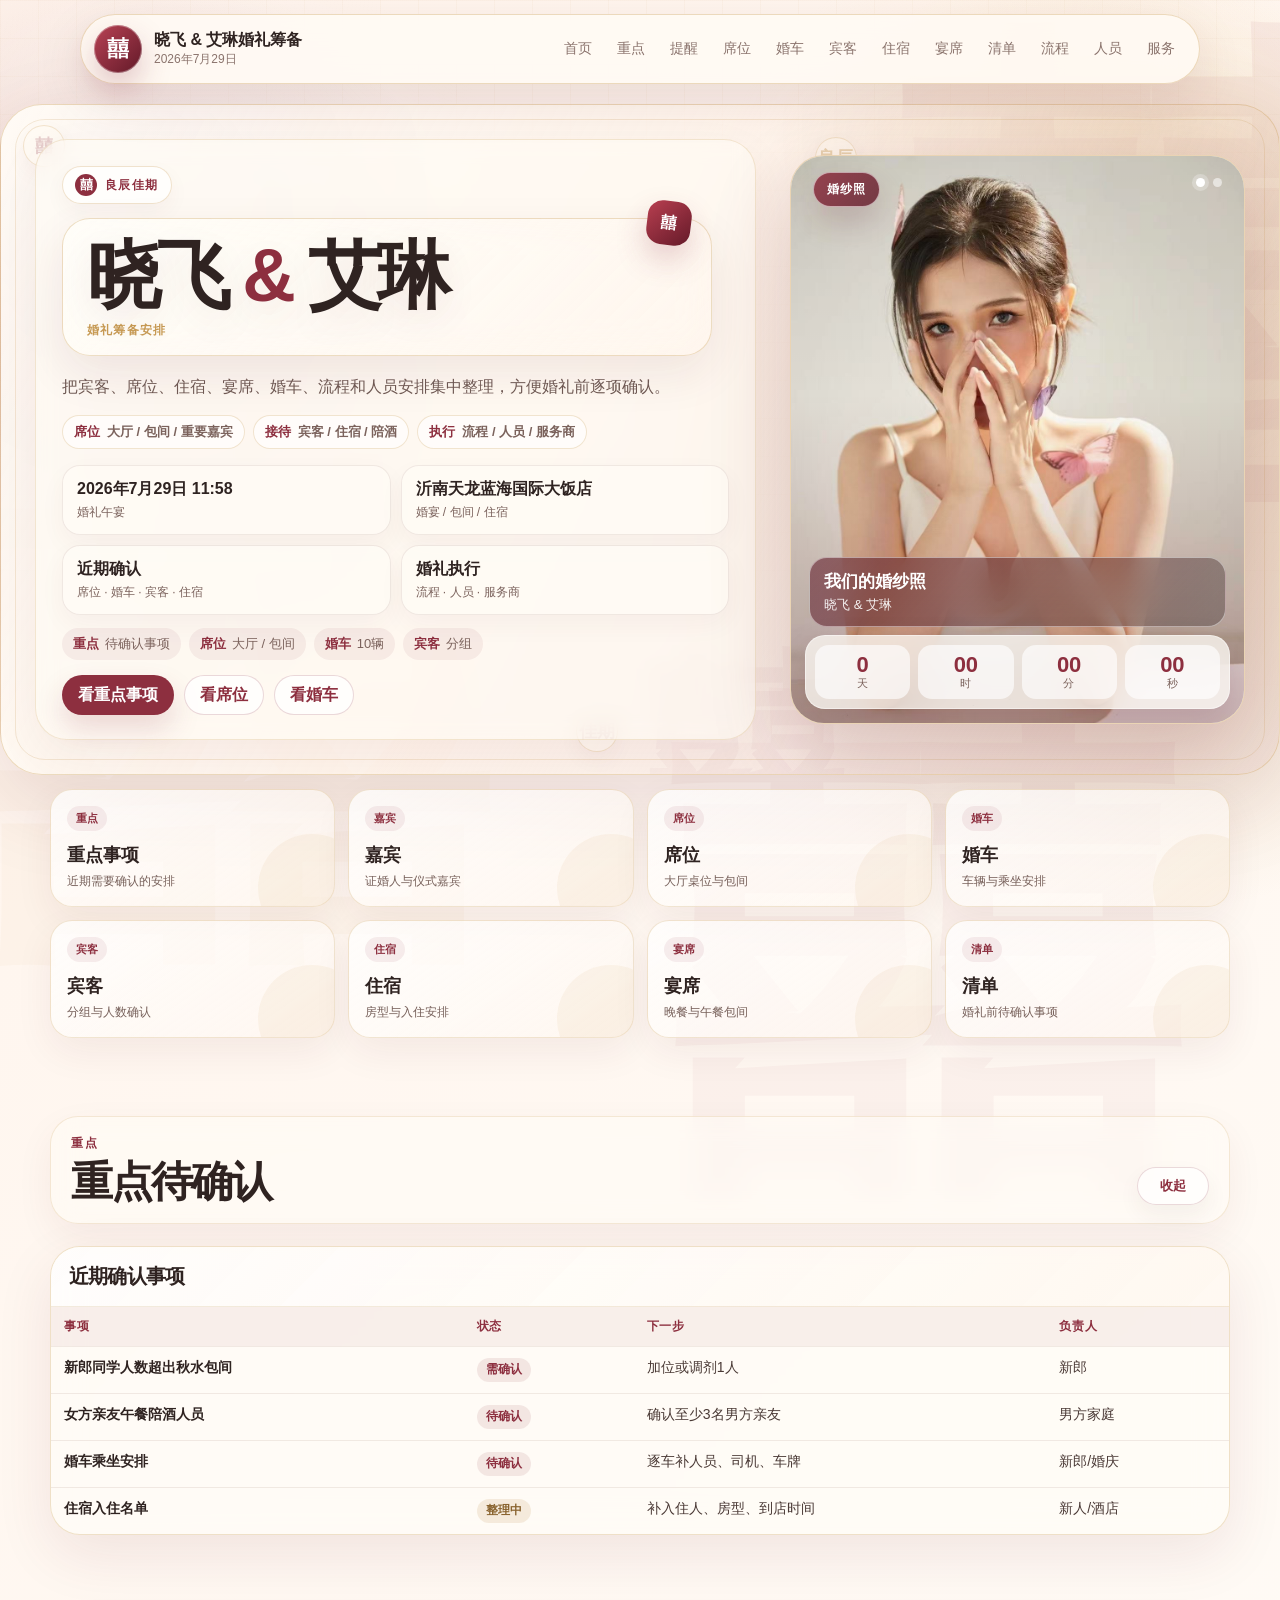
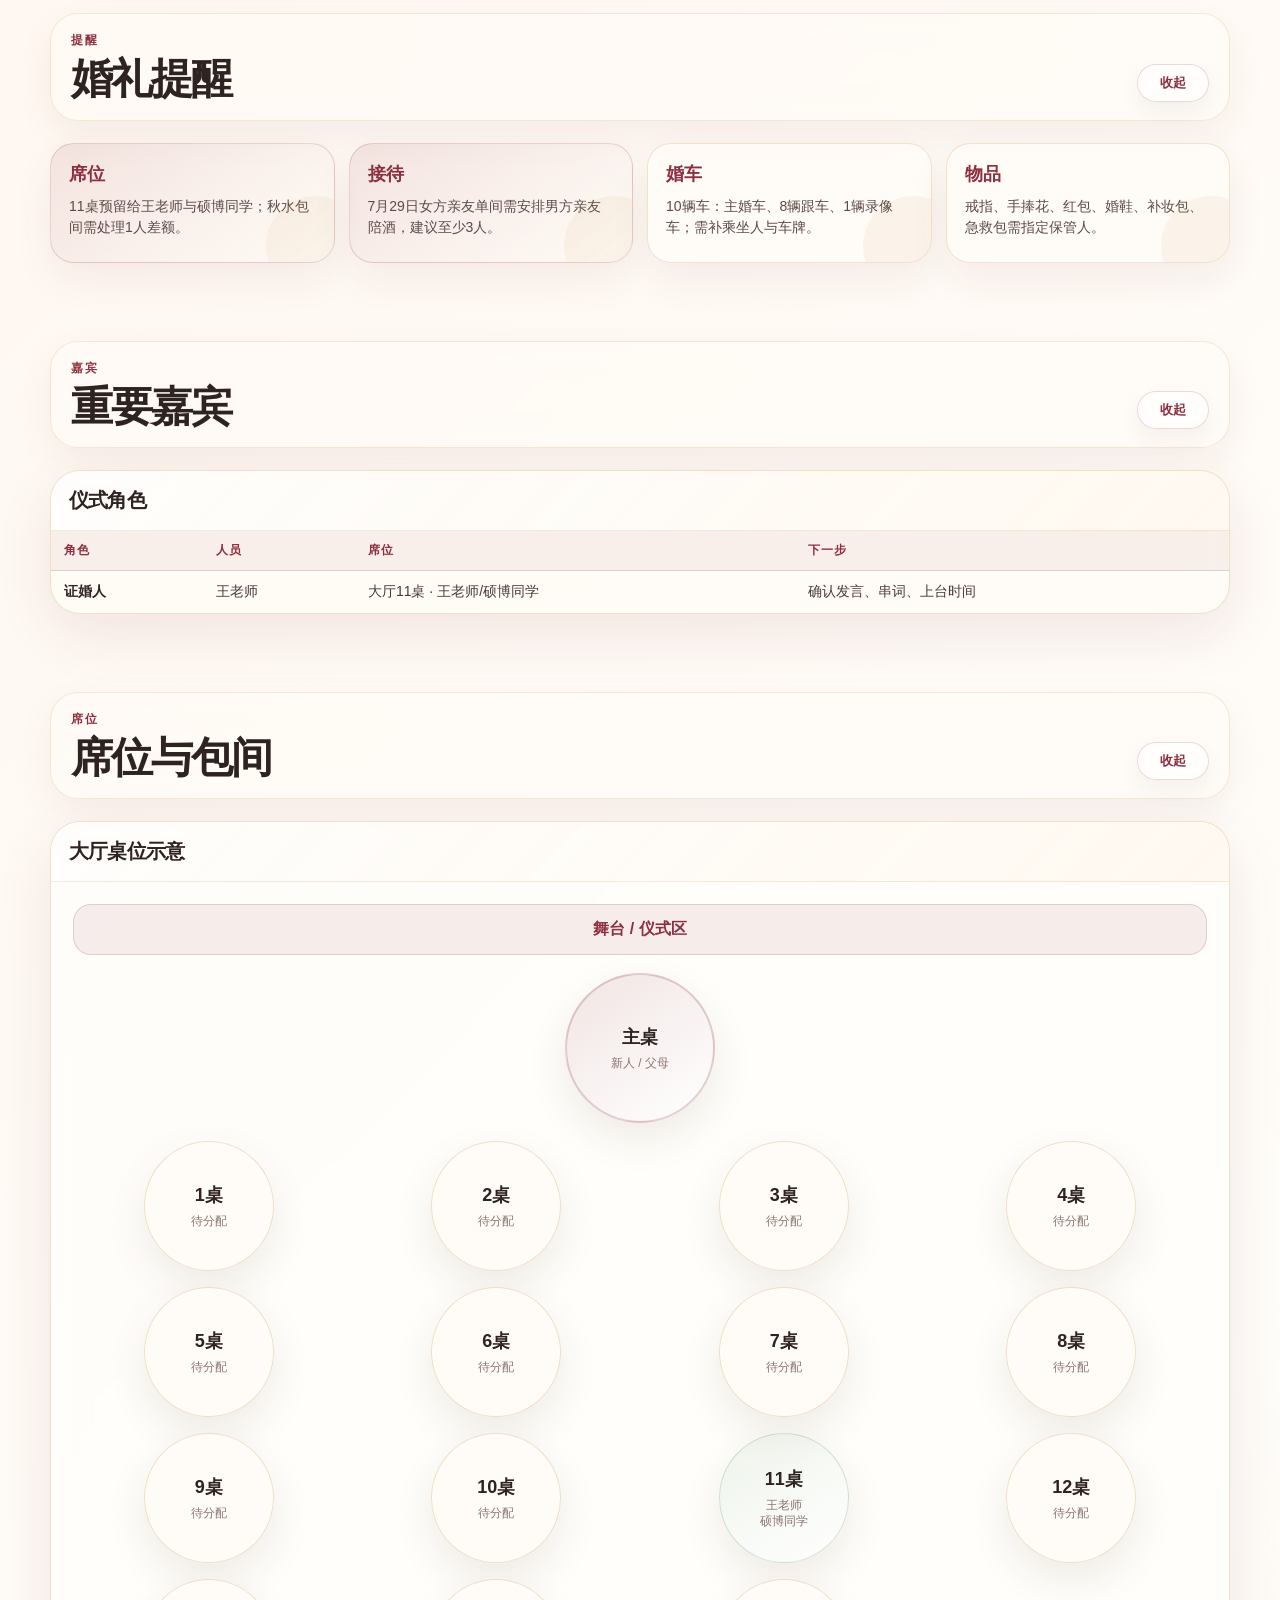
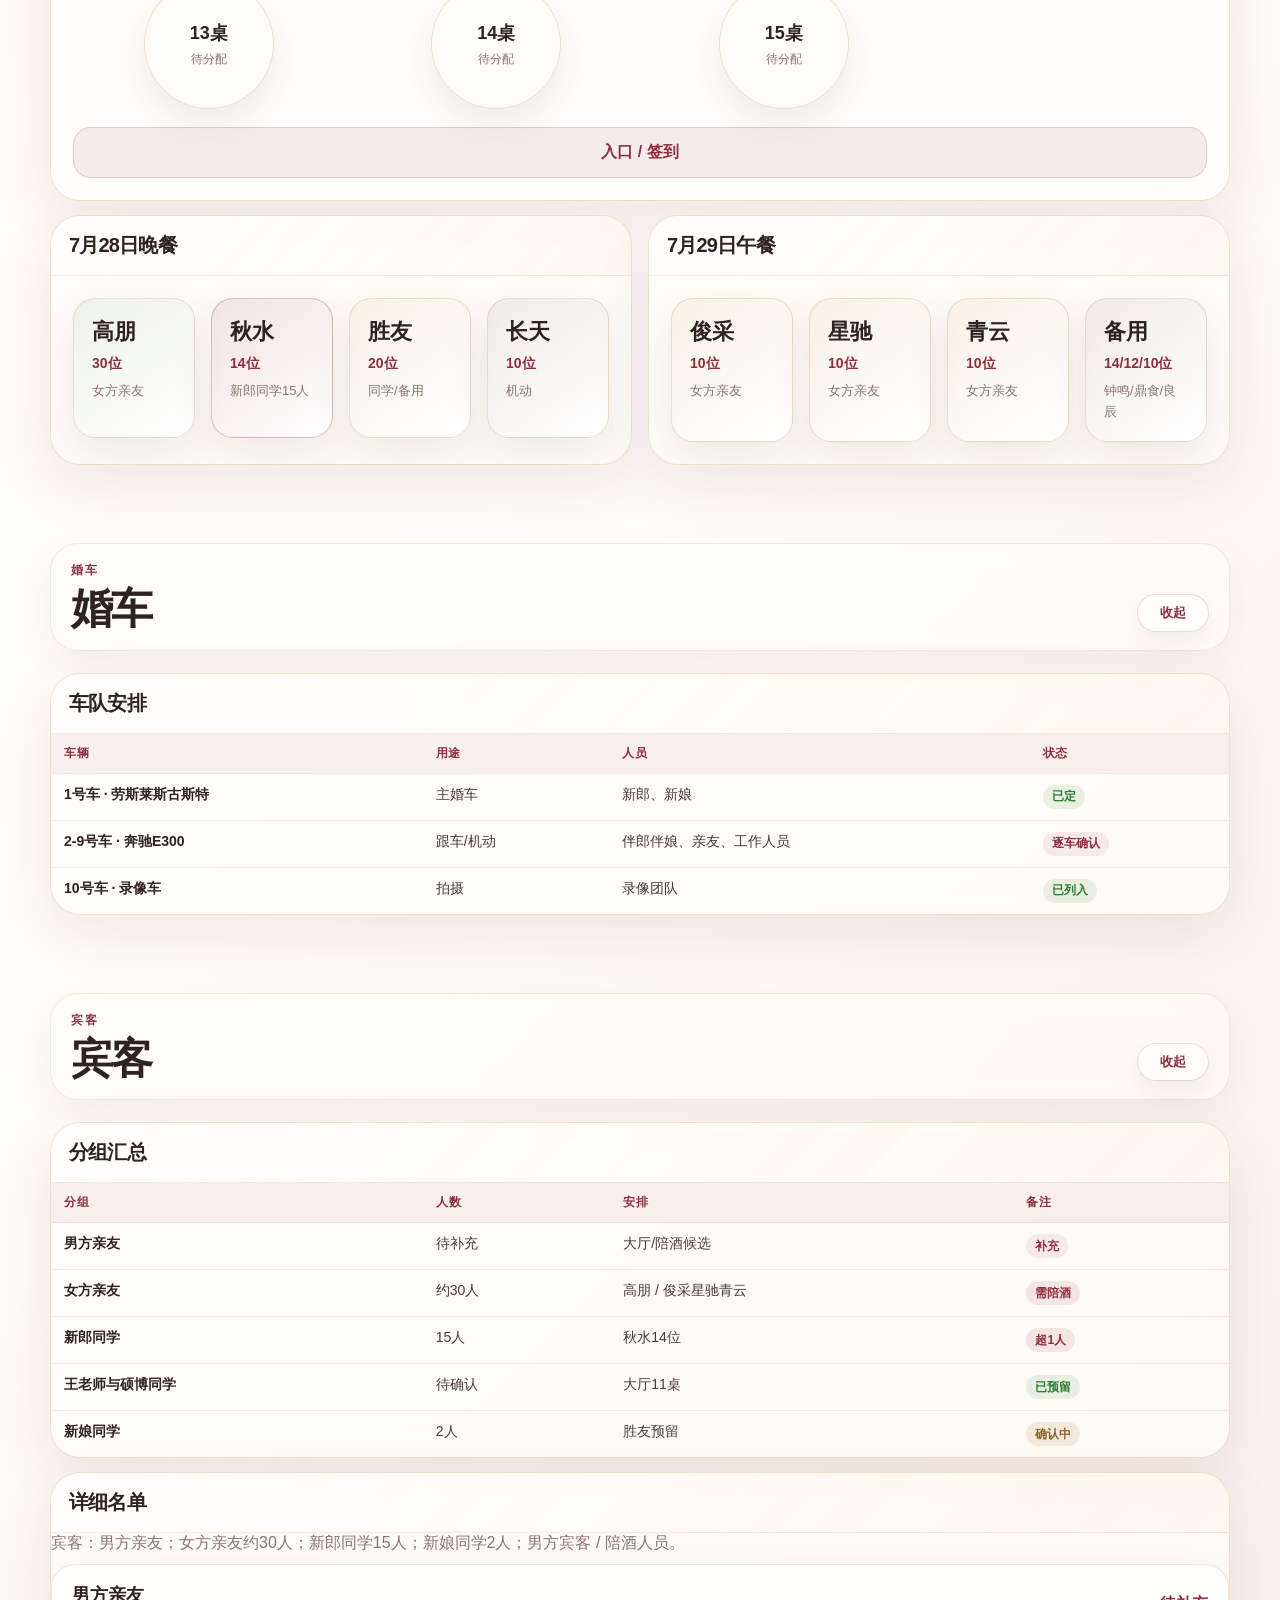
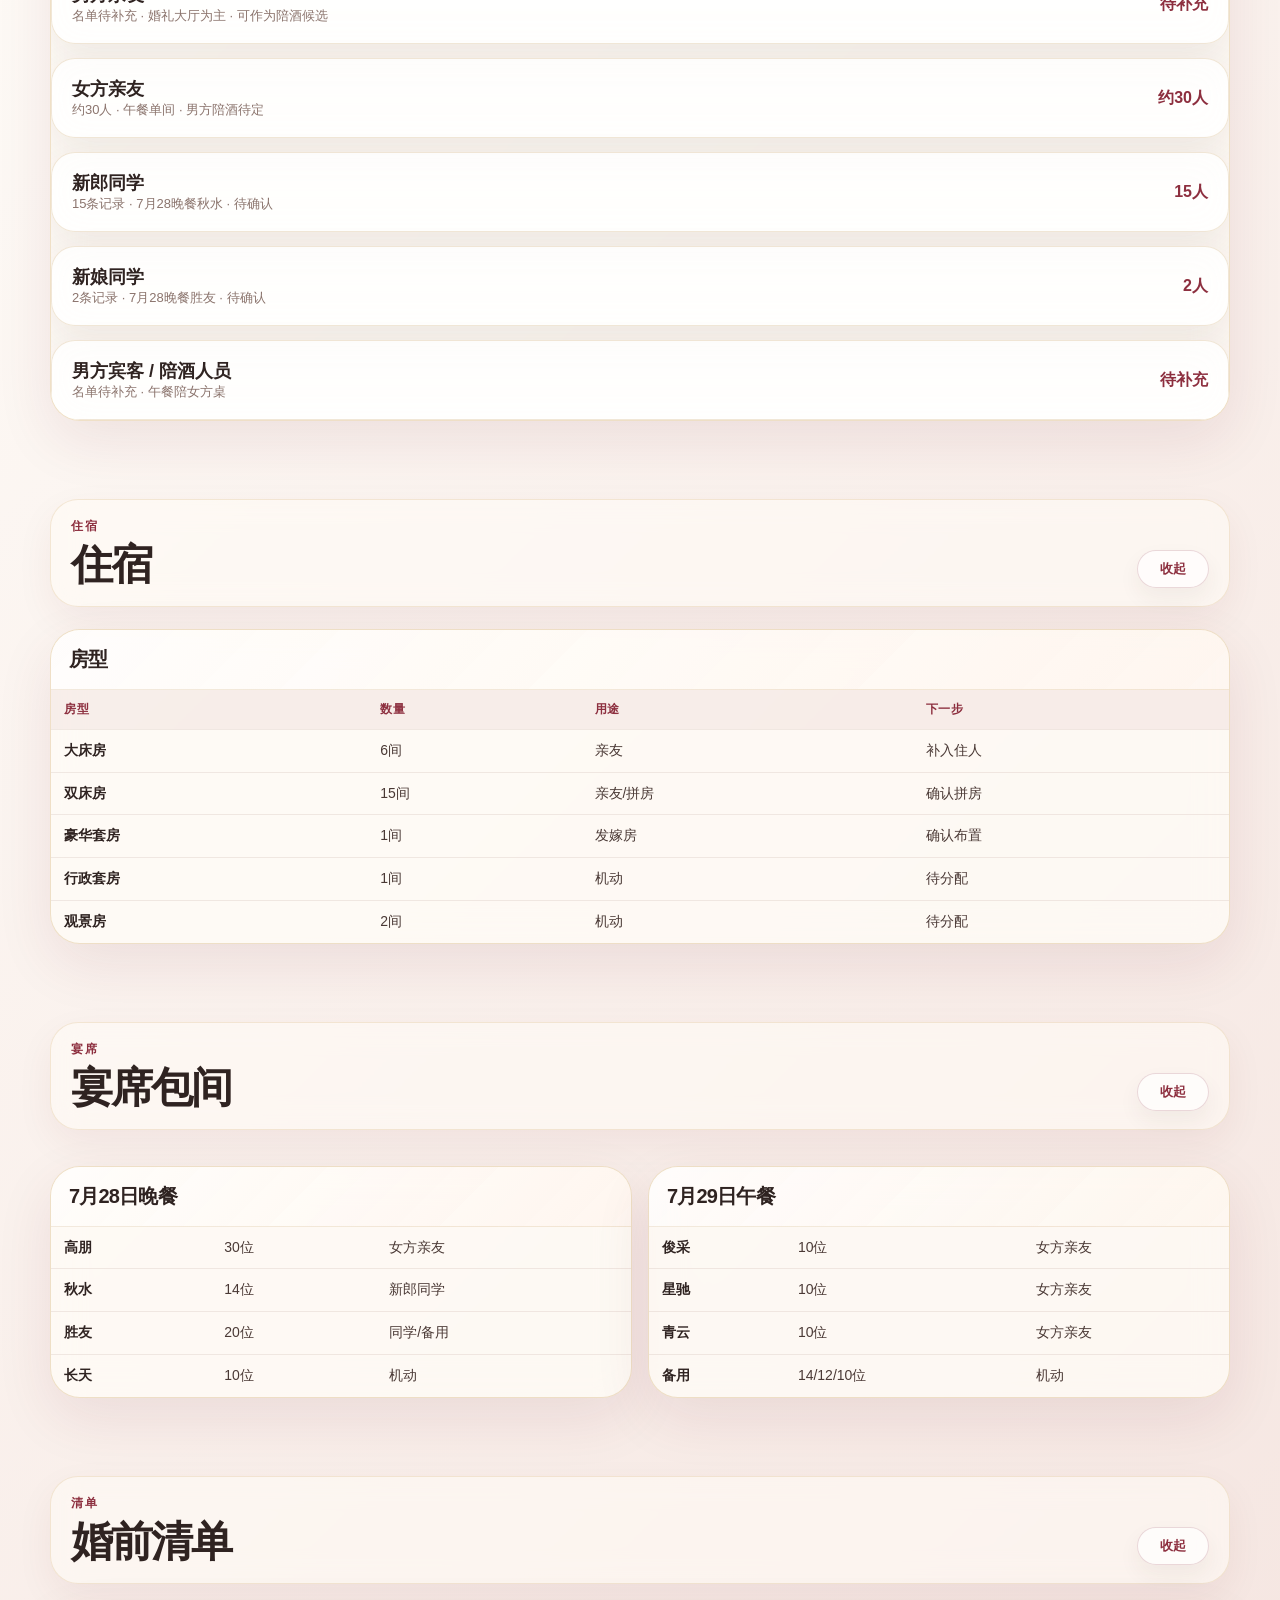
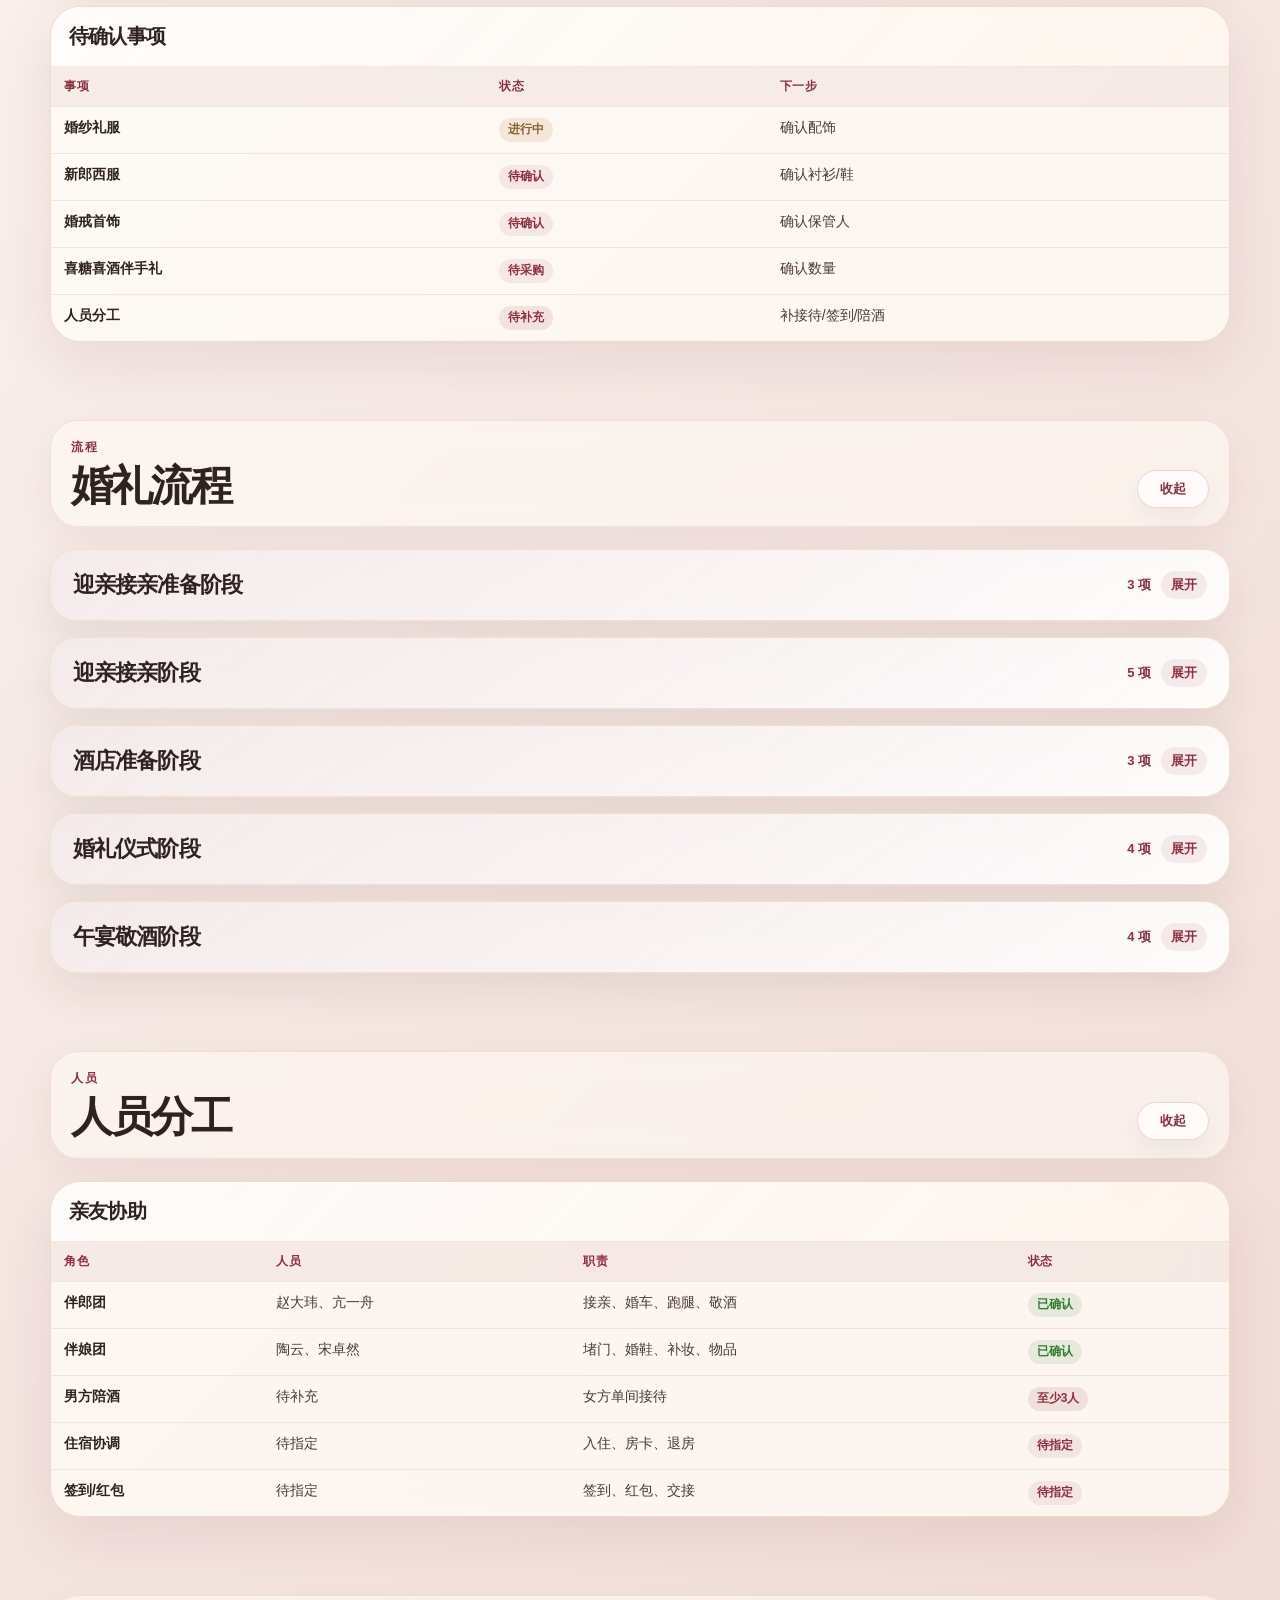
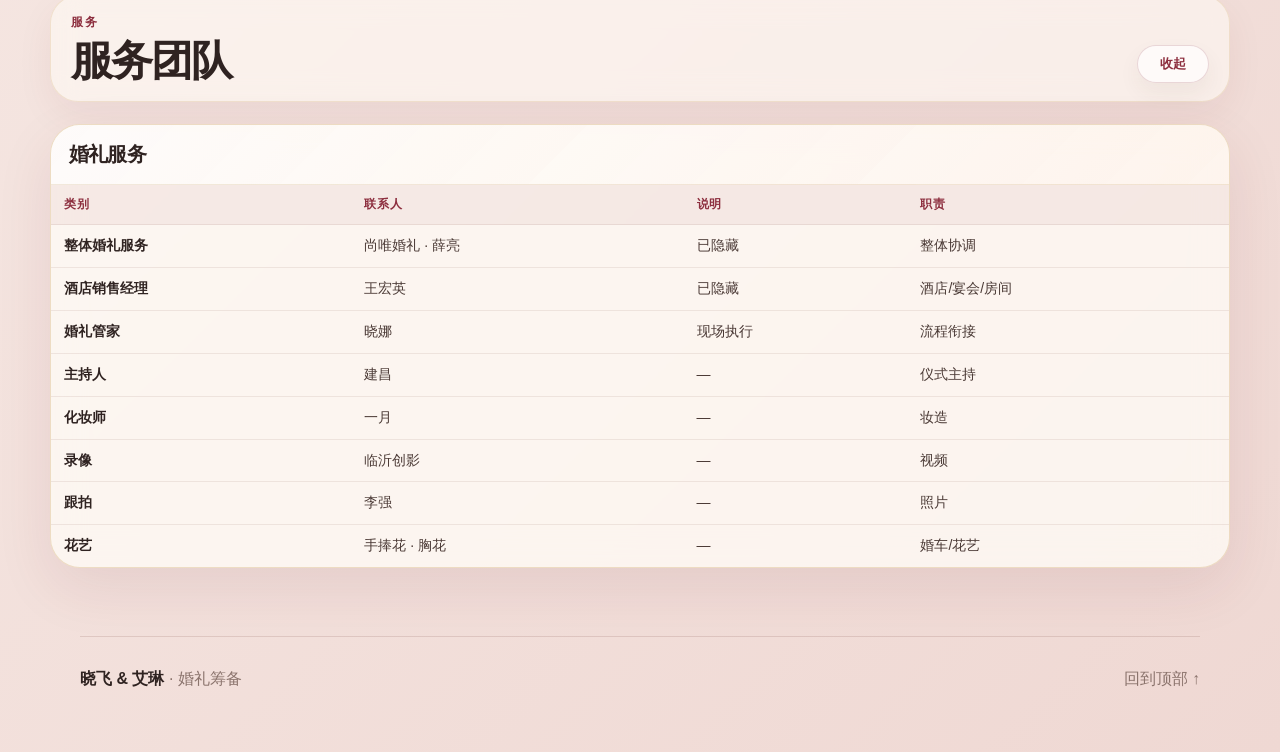
==== commit d282807d: "Load sitewide mobile CSS last on planning page" ====
--- a/internal.html
+++ b/internal.html
@@ -14,6 +14,7 @@
   <link rel="stylesheet" href="assets/tables.css?v=table-board-20260611">
   <link rel="stylesheet" href="assets/visual.css?v=visual-layout-20260611">
   <link id="internalHeroStyle" rel="stylesheet" href="assets/internal-hero.css?v=mobile-fix-20260611-v1">
+  <link rel="stylesheet" href="assets/mobile.css?v=sitewide-mobile-20260611-v1">
   <script src="assets/app.js?v=elegant-copy-20260611-v2" defer></script>
 </head>
 <body class="ops-page">
--- a/assets/mobile.css
+++ b/assets/mobile.css
@@ -0,0 +1,422 @@
+/* Sitewide mobile-first safety layer.
+   Loaded last to prevent desktop CSS from squeezing content on phones. */
+
+@media (max-width: 760px) {
+  html, body {
+    width: 100% !important;
+    max-width: 100% !important;
+    overflow-x: hidden !important;
+  }
+
+  *, *::before, *::after {
+    box-sizing: border-box !important;
+    writing-mode: horizontal-tb !important;
+    text-orientation: mixed !important;
+  }
+
+  body {
+    font-size: 15px !important;
+    line-height: 1.65 !important;
+  }
+
+  main,
+  .ops-page main,
+  .public-page main {
+    width: min(100% - 20px, 1180px) !important;
+    max-width: calc(100% - 20px) !important;
+    margin-left: auto !important;
+    margin-right: auto !important;
+    padding-top: 12px !important;
+    overflow-x: hidden !important;
+  }
+
+  .topbar,
+  .ops-page .topbar,
+  .public-page .topbar {
+    position: sticky !important;
+    top: 8px !important;
+    z-index: 50 !important;
+    display: flex !important;
+    align-items: center !important;
+    justify-content: space-between !important;
+    width: calc(100% - 20px) !important;
+    max-width: calc(100% - 20px) !important;
+    margin: 10px auto !important;
+    padding: 12px 14px !important;
+    border-radius: 28px !important;
+  }
+
+  .brand,
+  .ops-page .brand,
+  .public-page .brand {
+    min-width: 0 !important;
+    flex: 1 1 auto !important;
+  }
+
+  .brand span:last-child,
+  .ops-page .brand span:last-child,
+  .public-page .brand span:last-child {
+    min-width: 0 !important;
+  }
+
+  .brand strong,
+  .ops-page .brand strong,
+  .public-page .brand strong {
+    display: block !important;
+    font-size: 16px !important;
+    line-height: 1.25 !important;
+    white-space: normal !important;
+    word-break: keep-all !important;
+  }
+
+  .brand small,
+  .ops-page .brand small,
+  .public-page .brand small {
+    display: block !important;
+    font-size: 12px !important;
+    line-height: 1.35 !important;
+  }
+
+  .menu,
+  .ops-page .menu {
+    display: grid !important;
+    flex: 0 0 auto !important;
+    width: 54px !important;
+    height: 54px !important;
+    margin-left: 10px !important;
+  }
+
+  .nav,
+  .ops-page .nav,
+  .public-page .nav {
+    position: absolute !important;
+    left: 10px !important;
+    right: 10px !important;
+    top: calc(100% + 8px) !important;
+    z-index: 60 !important;
+    display: none !important;
+    grid-template-columns: repeat(3, minmax(0, 1fr)) !important;
+    gap: 8px !important;
+    padding: 12px !important;
+    border: 1px solid rgba(200,155,84,.26) !important;
+    border-radius: 22px !important;
+    background: rgba(255,252,247,.96) !important;
+    box-shadow: 0 18px 48px rgba(95,25,40,.14) !important;
+    backdrop-filter: blur(16px) !important;
+  }
+
+  .nav.open,
+  .ops-page .nav.open,
+  .public-page .nav.open {
+    display: grid !important;
+  }
+
+  .nav a,
+  .ops-page .nav a,
+  .public-page .nav a {
+    min-width: 0 !important;
+    min-height: 38px !important;
+    display: flex !important;
+    align-items: center !important;
+    justify-content: center !important;
+    padding: 8px 6px !important;
+    border-radius: 14px !important;
+    background: rgba(141,47,63,.06) !important;
+    color: #8d2f3f !important;
+    font-size: 13px !important;
+    font-weight: 900 !important;
+    text-align: center !important;
+    white-space: nowrap !important;
+  }
+
+  h1, h2, h3, p, span, small, a, b, strong, td, th, li, div {
+    max-width: 100% !important;
+  }
+
+  h1, h2, h3,
+  .ops-title-card h1,
+  .hero h1 {
+    word-break: keep-all !important;
+    overflow-wrap: normal !important;
+    white-space: normal !important;
+  }
+
+  p, small, span, td, th, .lead, .ops-lead {
+    word-break: normal !important;
+    overflow-wrap: break-word !important;
+    white-space: normal !important;
+  }
+
+  /* Public homepage */
+  .public-page .hero,
+  .hero {
+    display: block !important;
+    width: 100% !important;
+    max-width: 100% !important;
+    min-height: auto !important;
+    padding: 20px !important;
+    border-radius: 30px !important;
+    overflow: hidden !important;
+  }
+
+  .public-page .hero-copy,
+  .hero-copy {
+    width: 100% !important;
+    max-width: 100% !important;
+  }
+
+  .public-page h1,
+  .hero h1 {
+    font-size: clamp(38px, 12vw, 54px) !important;
+    line-height: 1.08 !important;
+    letter-spacing: -.045em !important;
+  }
+
+  .public-page .lead,
+  .lead {
+    font-size: 15px !important;
+    line-height: 1.72 !important;
+  }
+
+  .meta-grid,
+  .info-grid,
+  .public-page .meta-grid,
+  .public-page .info-grid {
+    grid-template-columns: 1fr !important;
+  }
+
+  .public-page .hero-media,
+  .hero-media {
+    width: 100% !important;
+    max-width: 100% !important;
+    margin-top: 18px !important;
+    justify-self: stretch !important;
+  }
+
+  .public-page .photo-card,
+  .photo-card {
+    width: 100% !important;
+    min-height: 360px !important;
+    max-height: 520px !important;
+    border-radius: 26px !important;
+  }
+
+  .countdown,
+  .public-page .countdown {
+    grid-template-columns: repeat(2, minmax(0, 1fr)) !important;
+  }
+
+  /* Planning page hero */
+  .ops-page .ops-hero,
+  .ops-page #home.ops-hero {
+    display: block !important;
+    width: 100% !important;
+    max-width: 100% !important;
+    min-width: 0 !important;
+    margin: 14px auto 0 !important;
+    padding: 18px !important;
+    border-radius: 30px !important;
+    overflow: hidden !important;
+  }
+
+  .ops-page .ops-hero-bg {
+    display: none !important;
+  }
+
+  .ops-page .ops-hero-copy {
+    display: block !important;
+    width: 100% !important;
+    max-width: none !important;
+    min-width: 0 !important;
+    padding: 16px !important;
+    border-radius: 22px !important;
+  }
+
+  .ops-page .ops-eyebrow {
+    display: inline-flex !important;
+    width: auto !important;
+    max-width: 100% !important;
+    white-space: nowrap !important;
+    margin-bottom: 12px !important;
+  }
+
+  .ops-page .ops-title-card {
+    width: 100% !important;
+    max-width: none !important;
+    min-width: 0 !important;
+    padding: 16px !important;
+    border-radius: 22px !important;
+  }
+
+  .ops-page .ops-title-card h1 {
+    display: block !important;
+    width: 100% !important;
+    max-width: 100% !important;
+    font-size: clamp(34px, 11vw, 48px) !important;
+    line-height: 1.1 !important;
+    letter-spacing: -.045em !important;
+    white-space: normal !important;
+    word-break: keep-all !important;
+    overflow-wrap: normal !important;
+  }
+
+  .ops-page .ops-lead {
+    width: 100% !important;
+    max-width: 100% !important;
+    margin-top: 14px !important;
+    font-size: 15px !important;
+    line-height: 1.72 !important;
+  }
+
+  .ops-page .ops-status-row,
+  .ops-page .ops-actions {
+    display: grid !important;
+    grid-template-columns: 1fr !important;
+    gap: 8px !important;
+  }
+
+  .ops-page .ops-status-row span,
+  .ops-page .ops-btn {
+    width: 100% !important;
+    min-width: 0 !important;
+  }
+
+  .ops-page .ops-brief-grid,
+  .ops-page .ops-module-grid,
+  .ops-page .ops-notes-grid,
+  .table-grid-2,
+  .table-grid-3,
+  .visual-split,
+  .room-visual-grid,
+  .hall-grid,
+  .guest-cards,
+  .schedule-stages,
+  .stage-list {
+    grid-template-columns: 1fr !important;
+  }
+
+  .ops-page .ops-ribbon {
+    display: none !important;
+  }
+
+  .ops-page .ops-hero-media {
+    display: none !important;
+  }
+
+  .section,
+  .ops-section,
+  .ops-page .section,
+  .ops-page .ops-section {
+    width: 100% !important;
+    max-width: 100% !important;
+    padding-left: 0 !important;
+    padding-right: 0 !important;
+    margin-top: 16px !important;
+    overflow: visible !important;
+  }
+
+  .section-split-head,
+  .ops-page .section-split-head,
+  .section-head {
+    display: block !important;
+    padding: 16px !important;
+    border-radius: 22px !important;
+  }
+
+  .section-split-head h2,
+  .section-head h2 {
+    font-size: 24px !important;
+    line-height: 1.25 !important;
+  }
+
+  .ops-toggle {
+    width: 100% !important;
+    margin-top: 12px !important;
+  }
+
+  .table-panel,
+  .ops-page .table-panel {
+    width: 100% !important;
+    max-width: 100% !important;
+    overflow-x: auto !important;
+    -webkit-overflow-scrolling: touch !important;
+    border-radius: 22px !important;
+  }
+
+  .work-table,
+  .ops-page .work-table {
+    min-width: 680px !important;
+    width: 680px !important;
+    font-size: 13px !important;
+  }
+
+  .work-table th,
+  .work-table td,
+  .ops-page .work-table th,
+  .ops-page .work-table td {
+    padding: 10px 11px !important;
+    line-height: 1.45 !important;
+    white-space: normal !important;
+  }
+
+  .tag {
+    white-space: nowrap !important;
+  }
+
+  .hall-visual,
+  .room-box,
+  .table-node,
+  .guest-group,
+  .schedule-stage,
+  .schedule-card,
+  .info-card,
+  .meta-card,
+  .ops-module,
+  .ops-note-card {
+    width: 100% !important;
+    max-width: 100% !important;
+    min-width: 0 !important;
+  }
+
+  .hall-visual {
+    overflow-x: auto !important;
+    -webkit-overflow-scrolling: touch !important;
+  }
+
+  .hall-grid {
+    min-width: 0 !important;
+  }
+
+  .time-item,
+  .schedule-card {
+    grid-template-columns: 1fr !important;
+  }
+
+  .footer,
+  .ops-page .footer,
+  .public-page .footer {
+    display: block !important;
+    width: calc(100% - 20px) !important;
+    max-width: calc(100% - 20px) !important;
+    text-align: center !important;
+  }
+}
+
+@media (max-width: 390px) {
+  .nav,
+  .ops-page .nav,
+  .public-page .nav {
+    grid-template-columns: repeat(2, minmax(0, 1fr)) !important;
+  }
+
+  .ops-page .ops-title-card h1,
+  .public-page h1,
+  .hero h1 {
+    font-size: clamp(32px, 12vw, 44px) !important;
+  }
+
+  .public-page .photo-card,
+  .photo-card {
+    min-height: 330px !important;
+  }
+}
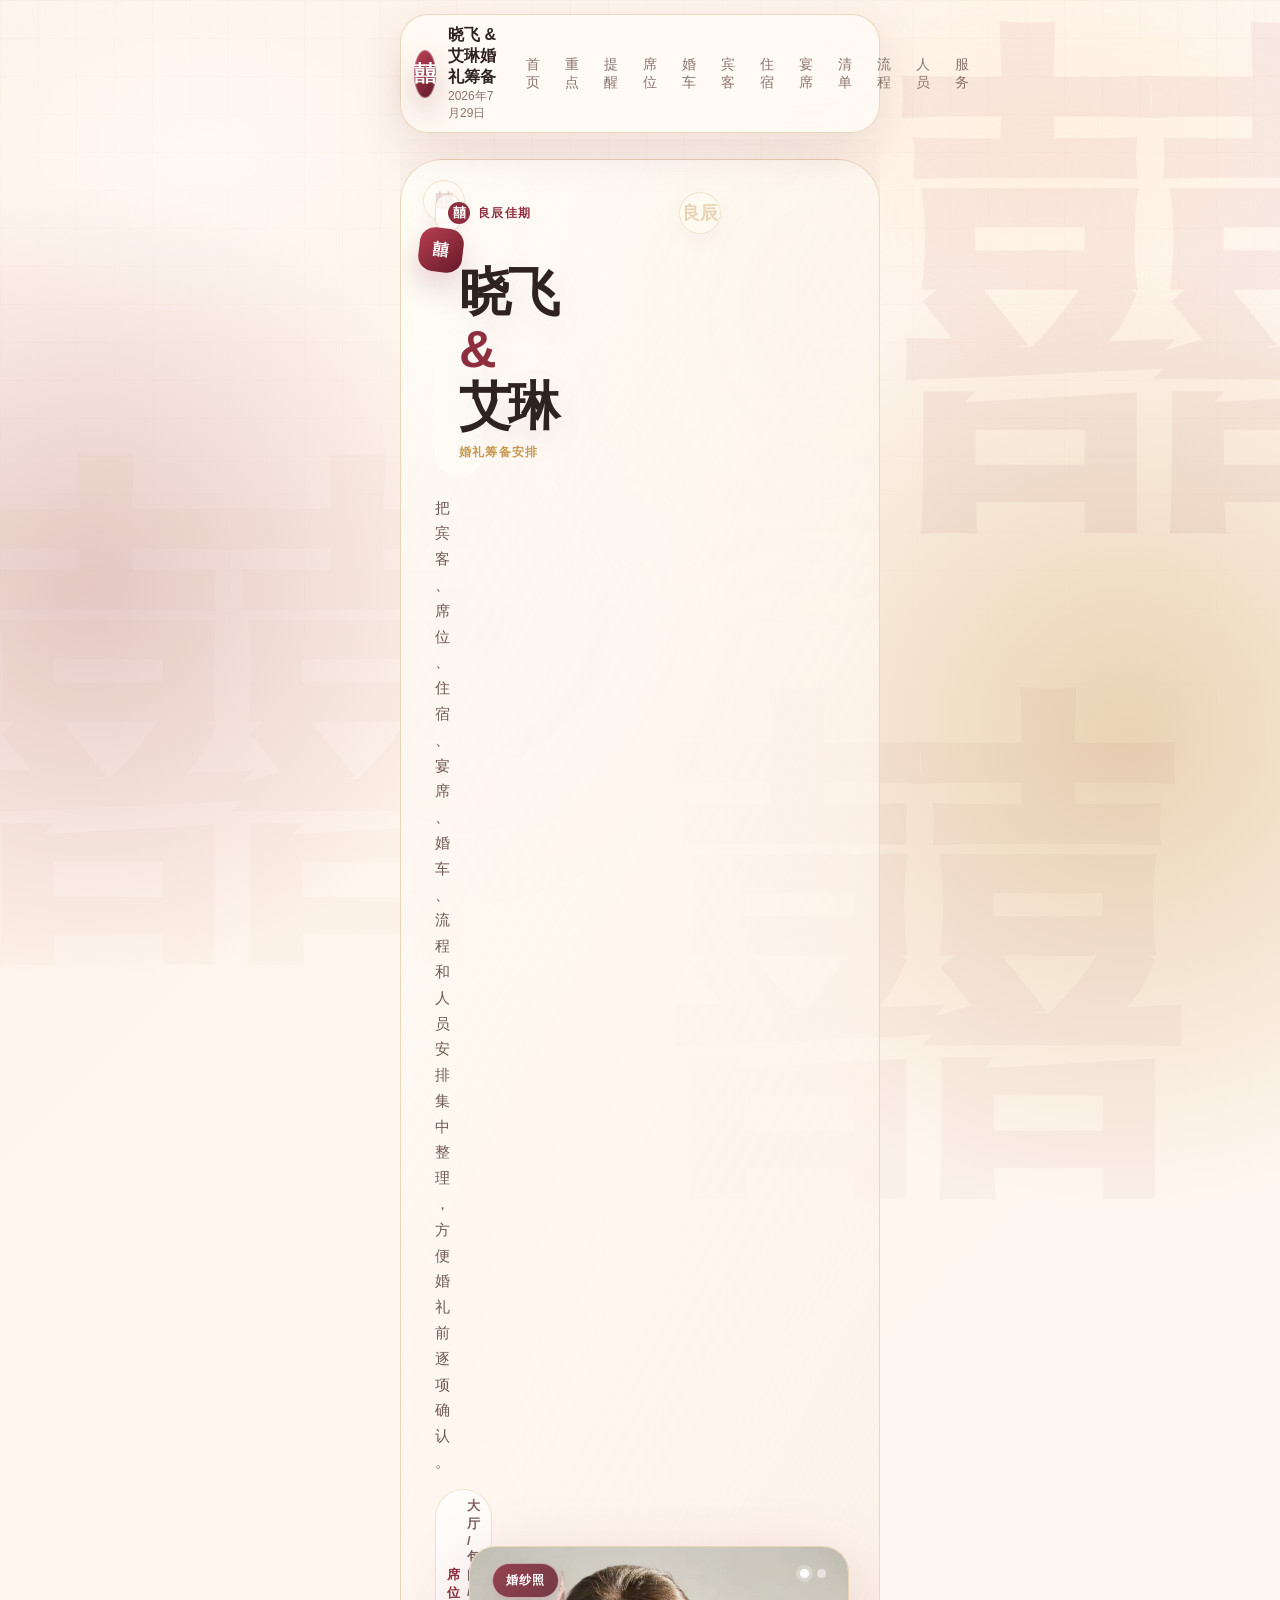
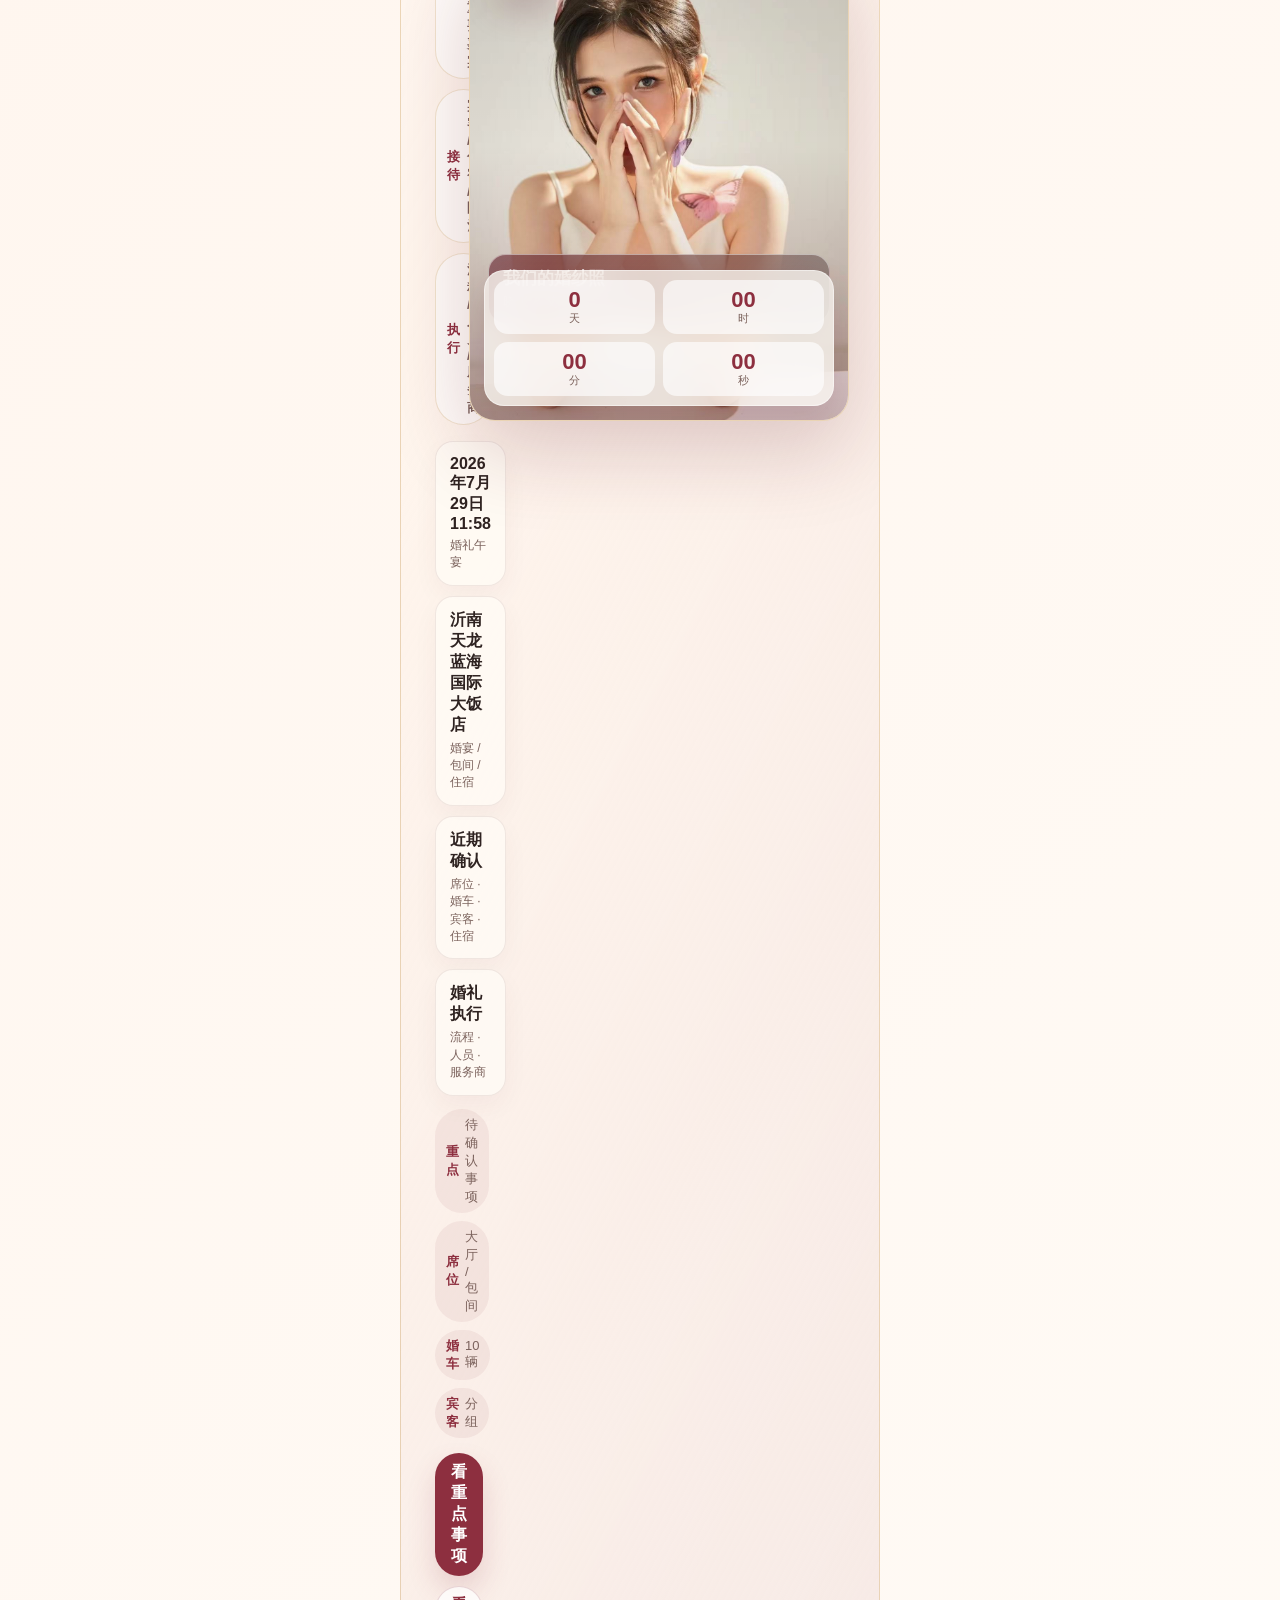
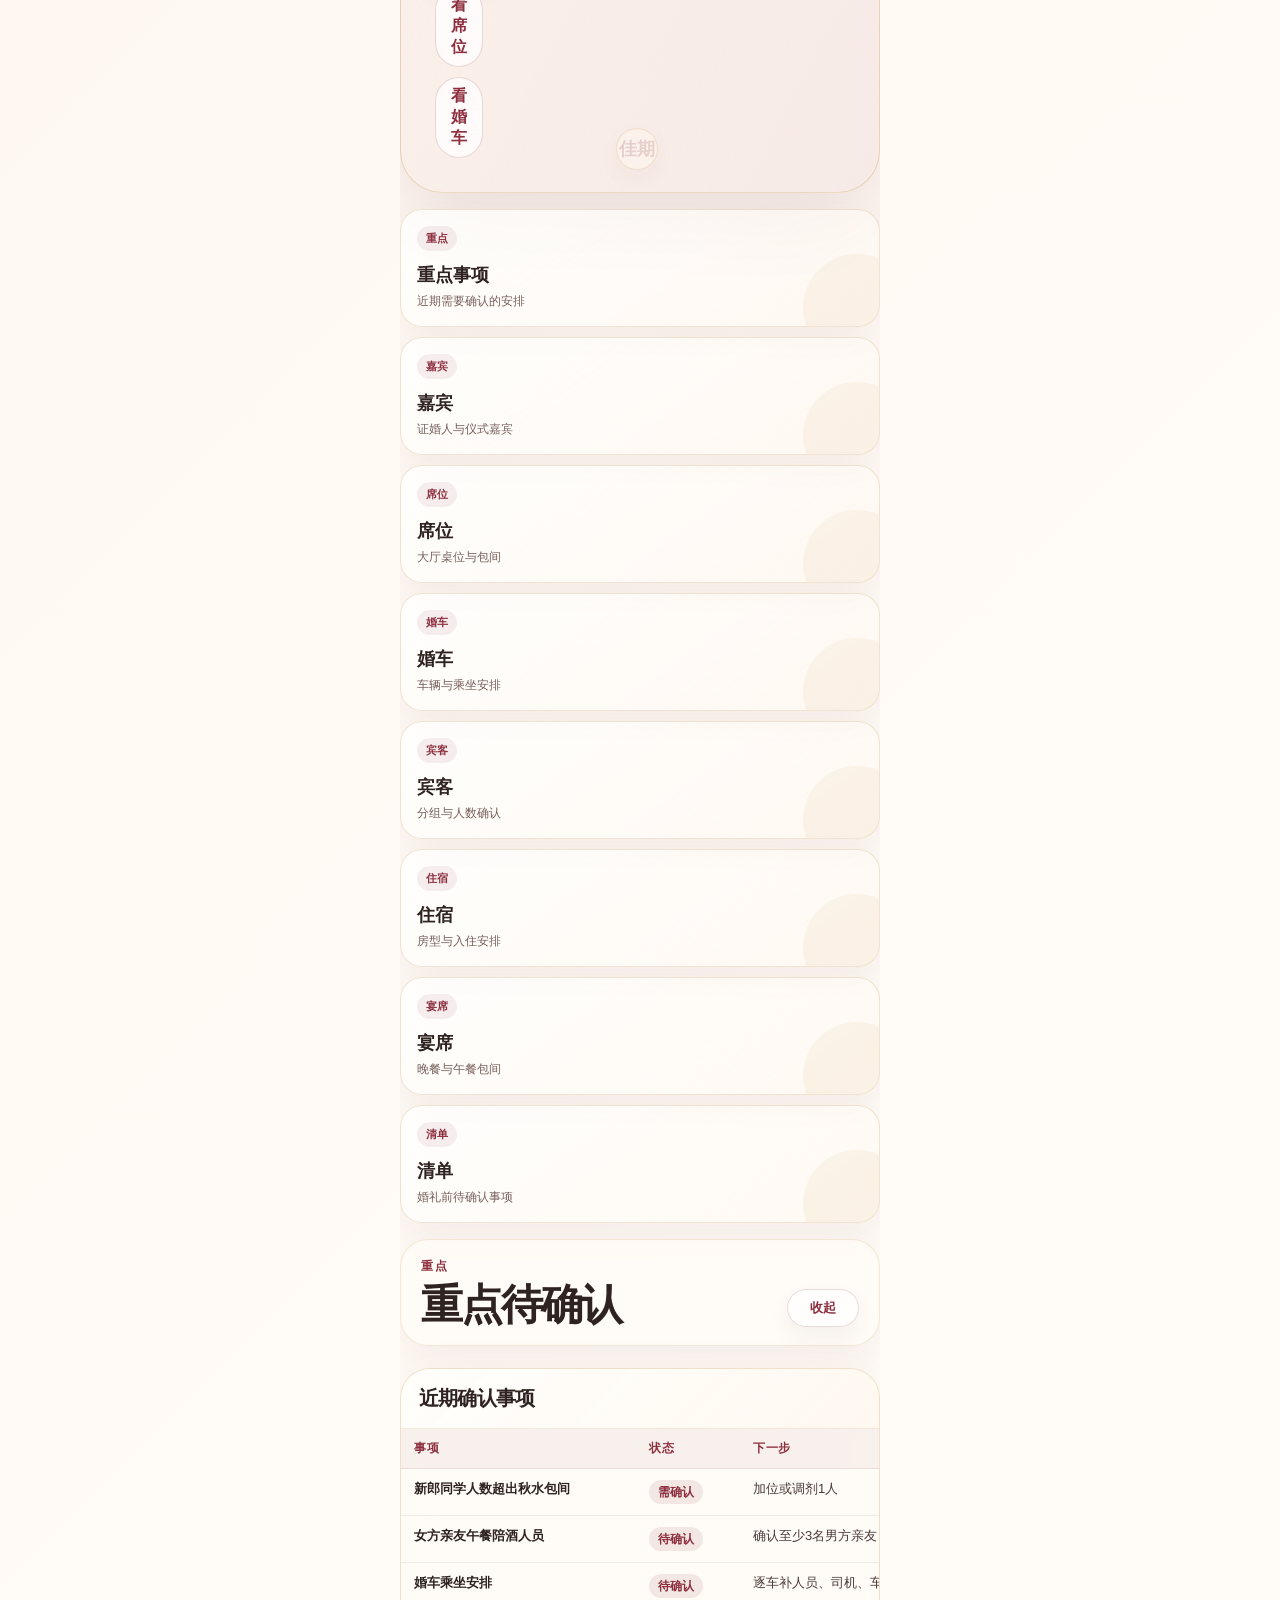
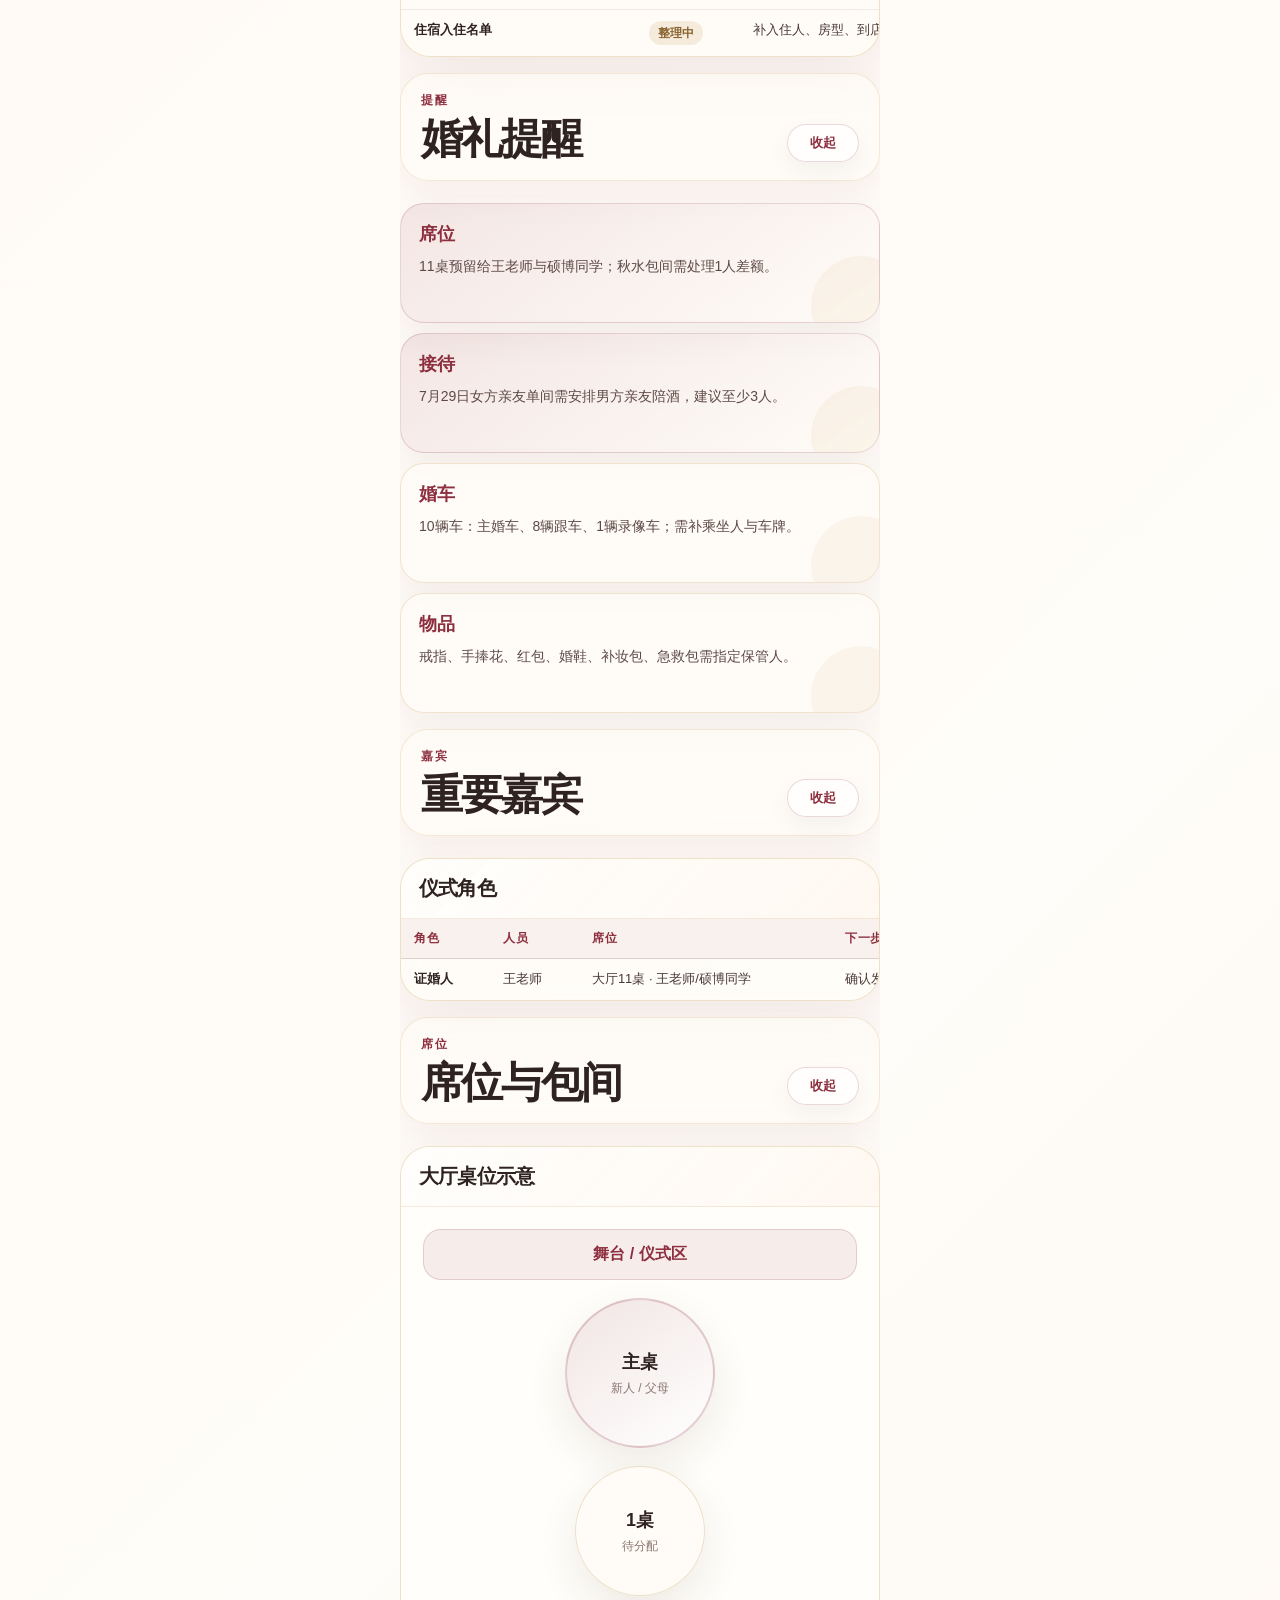
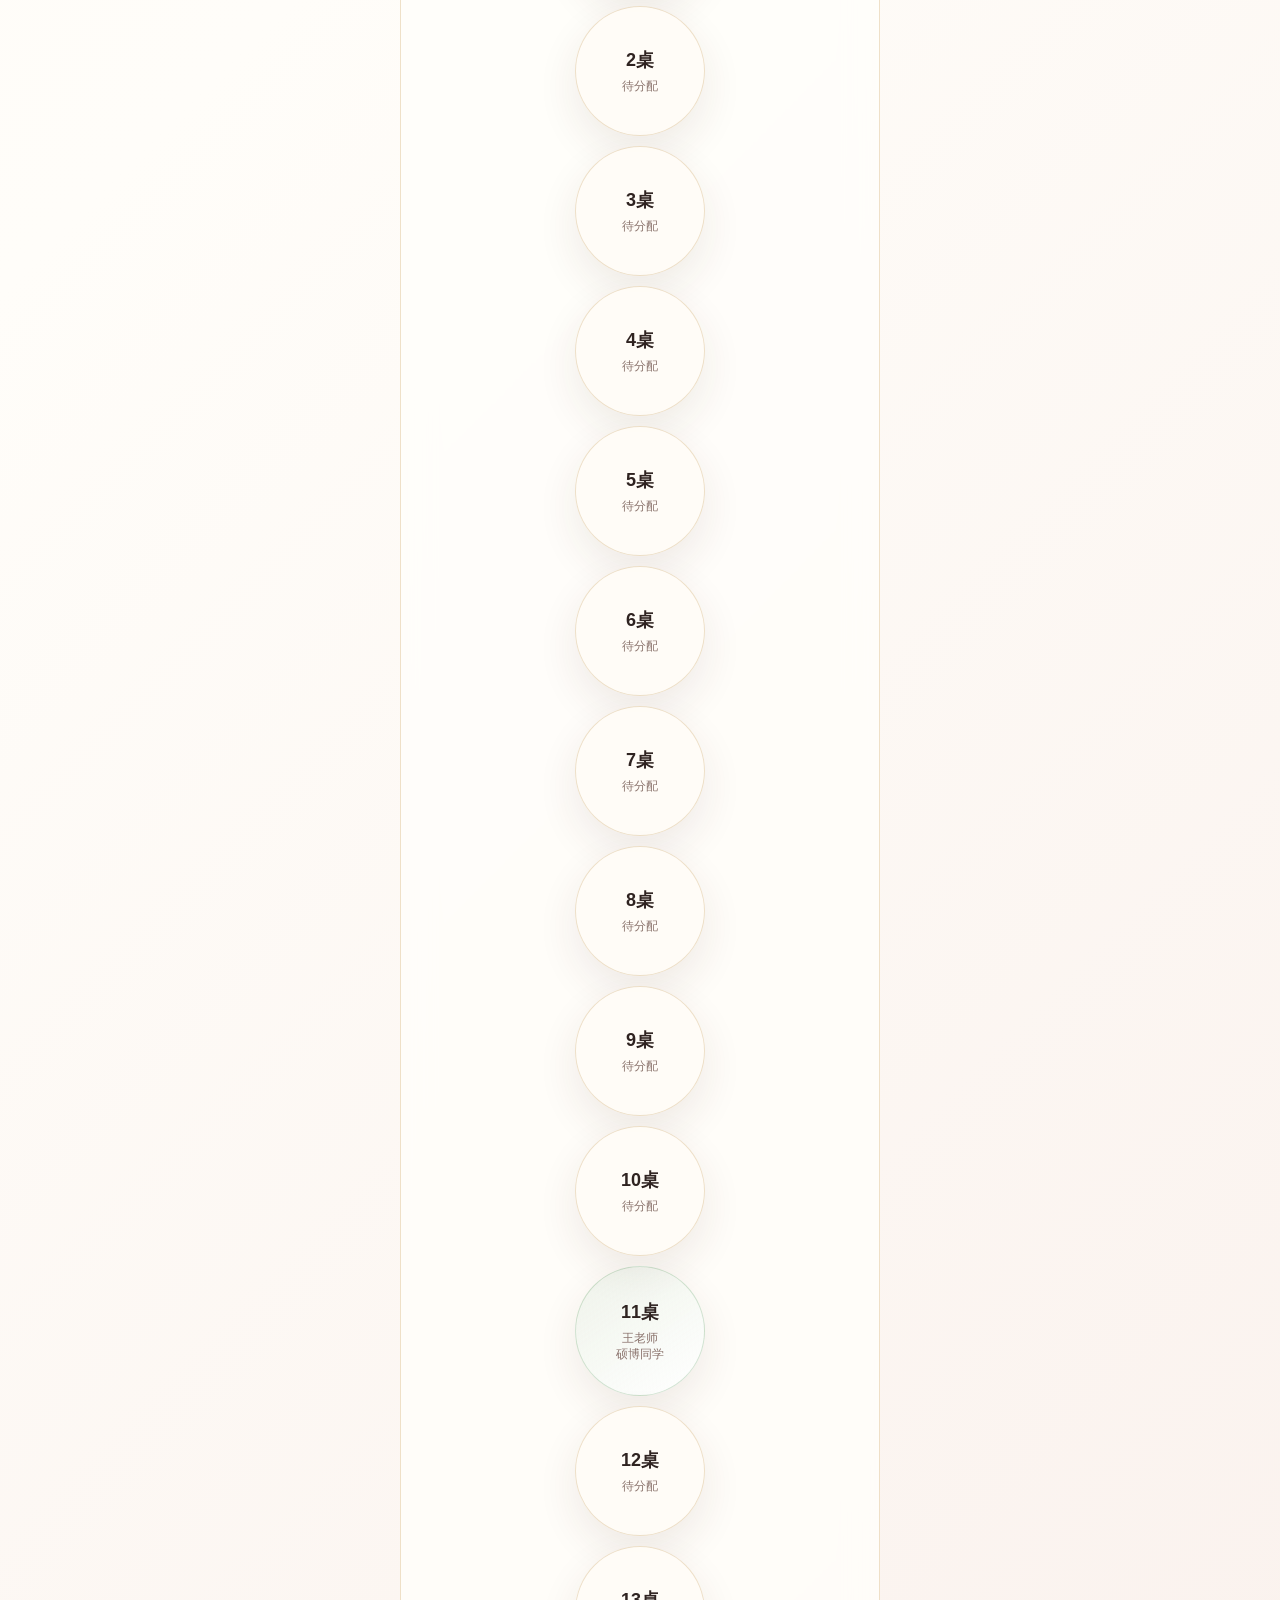
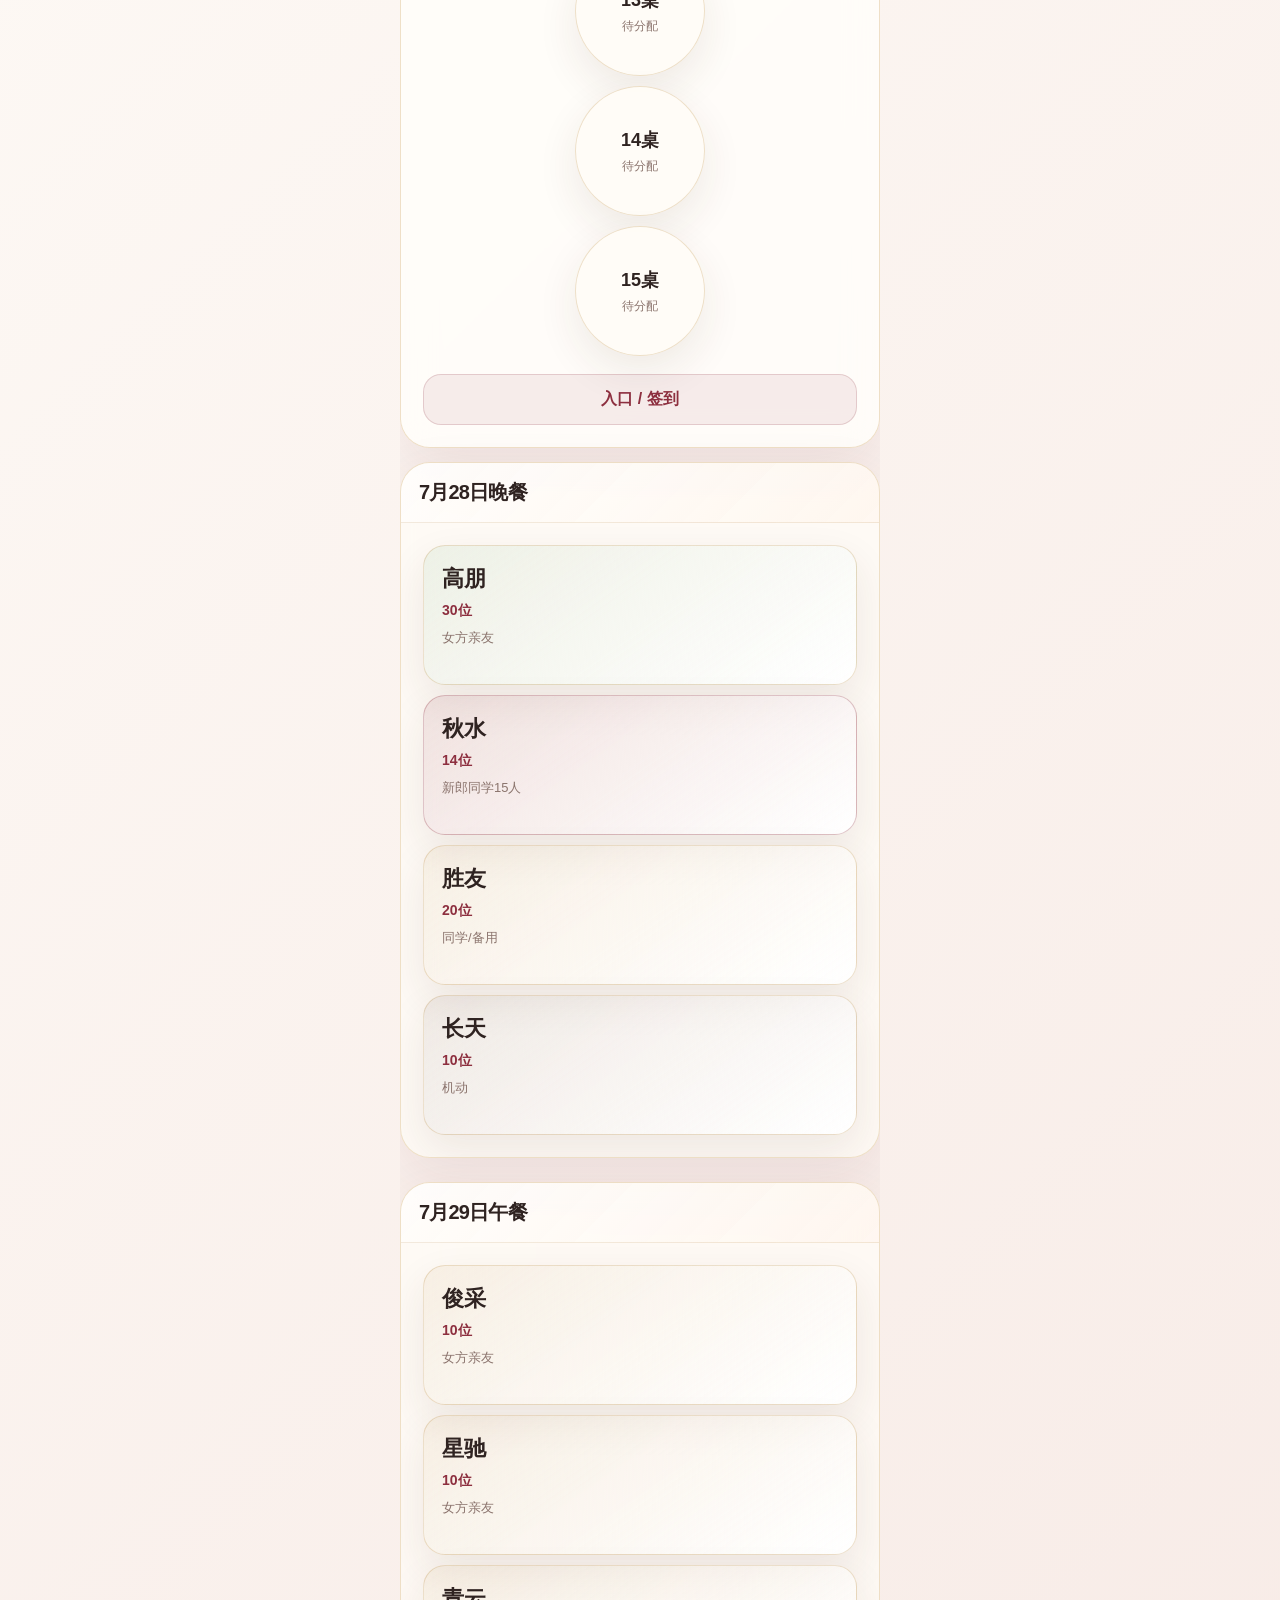
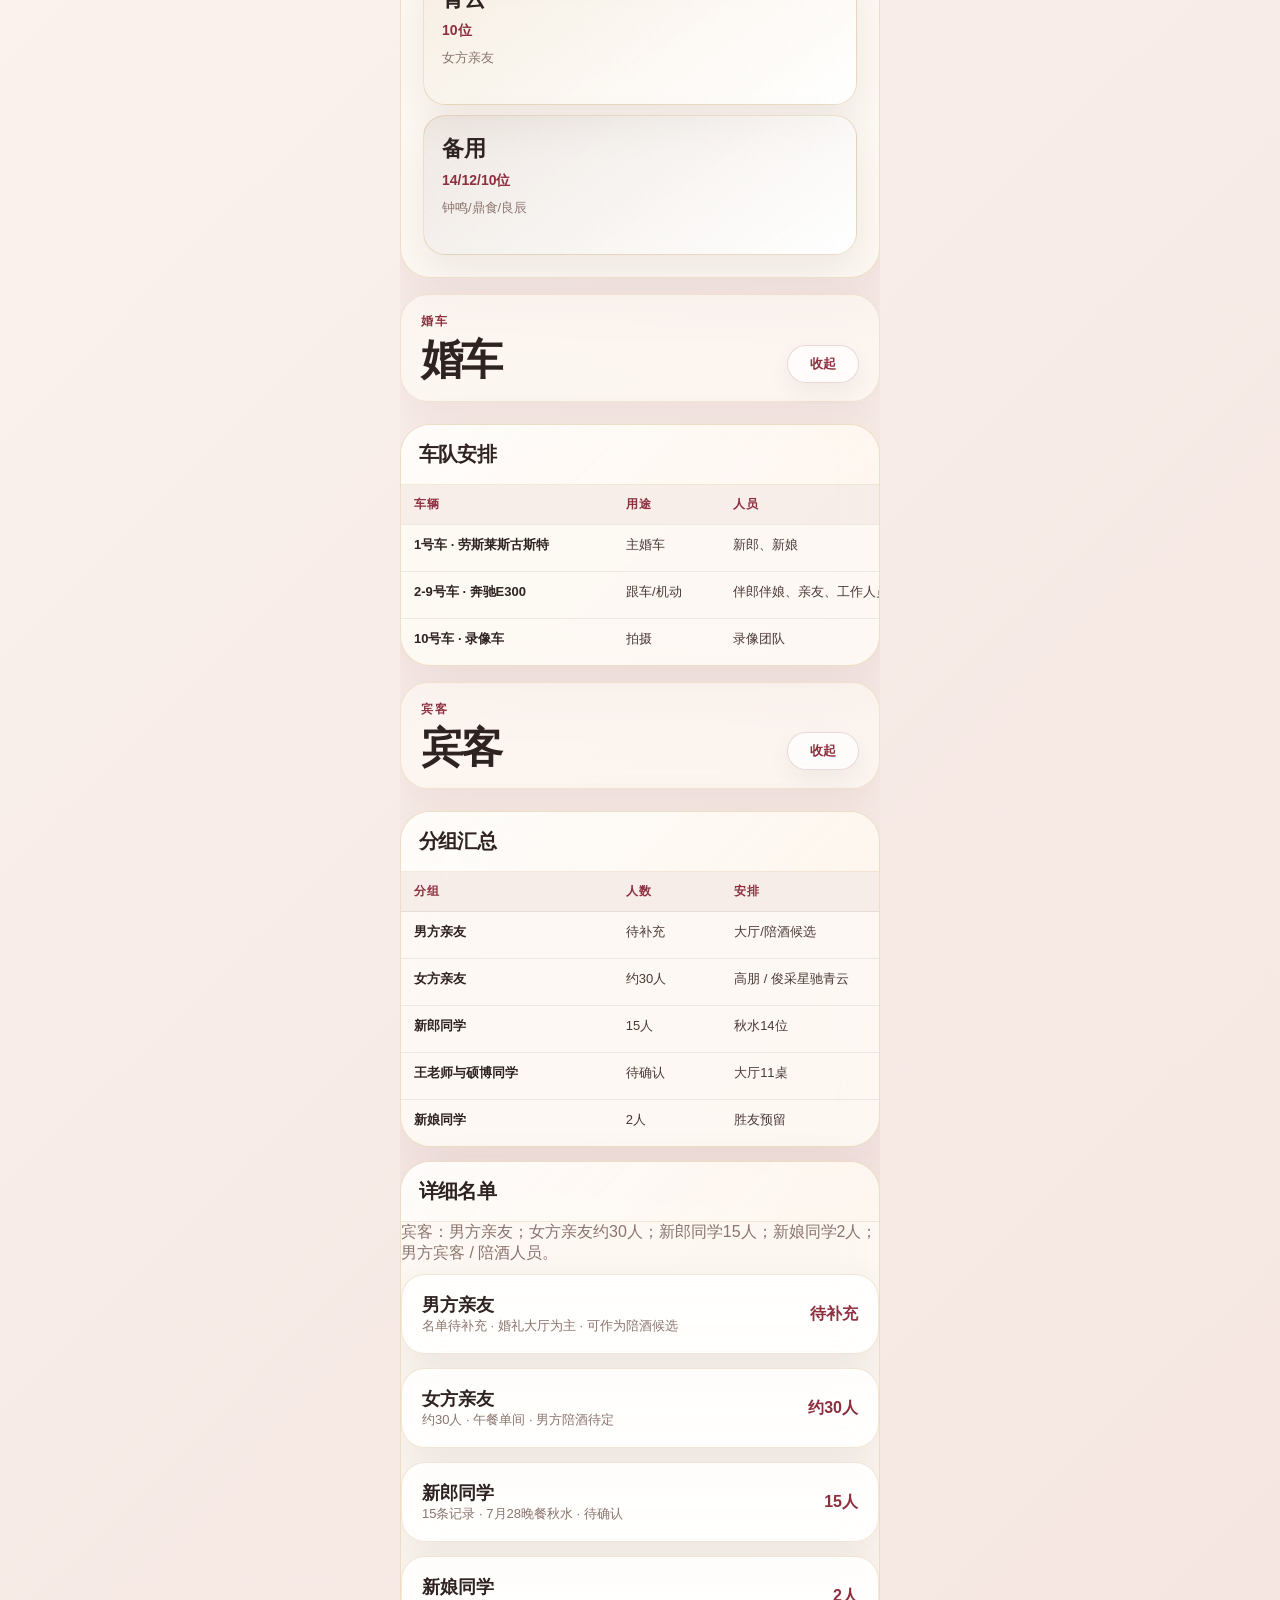
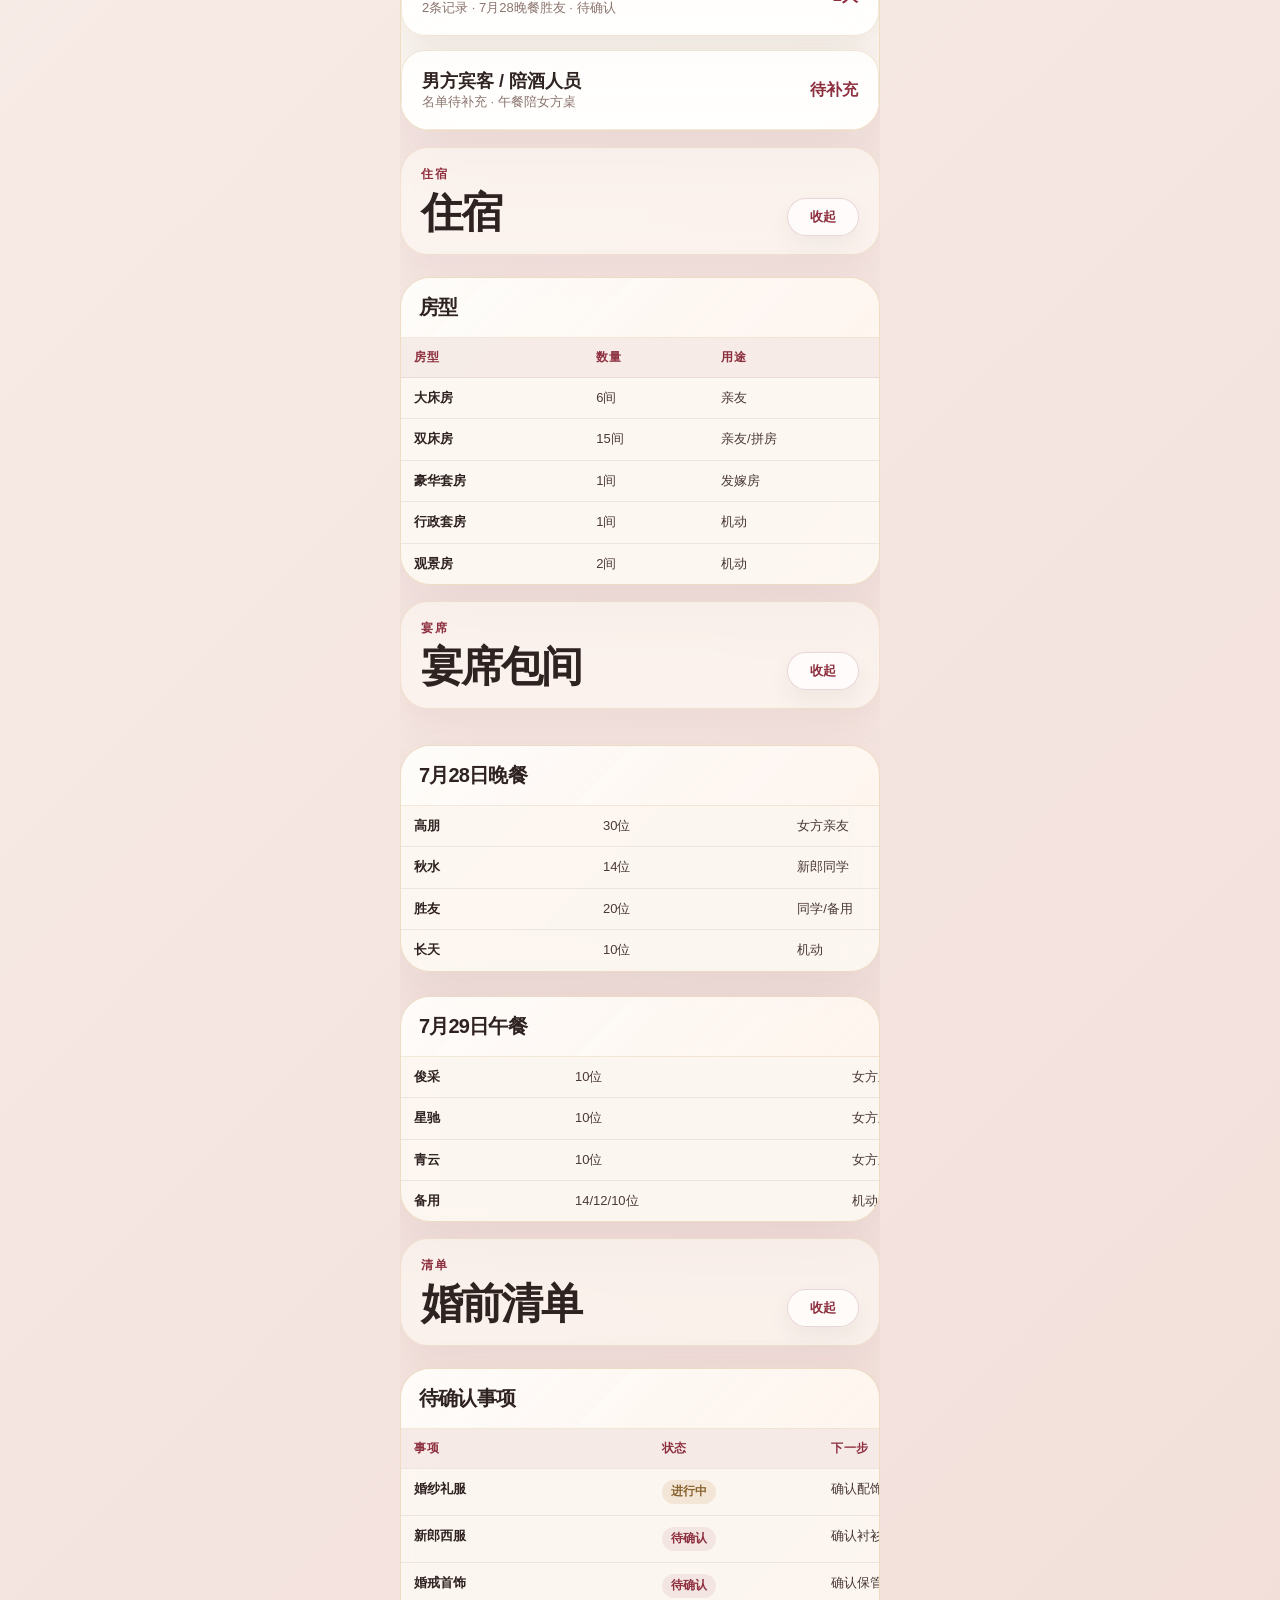
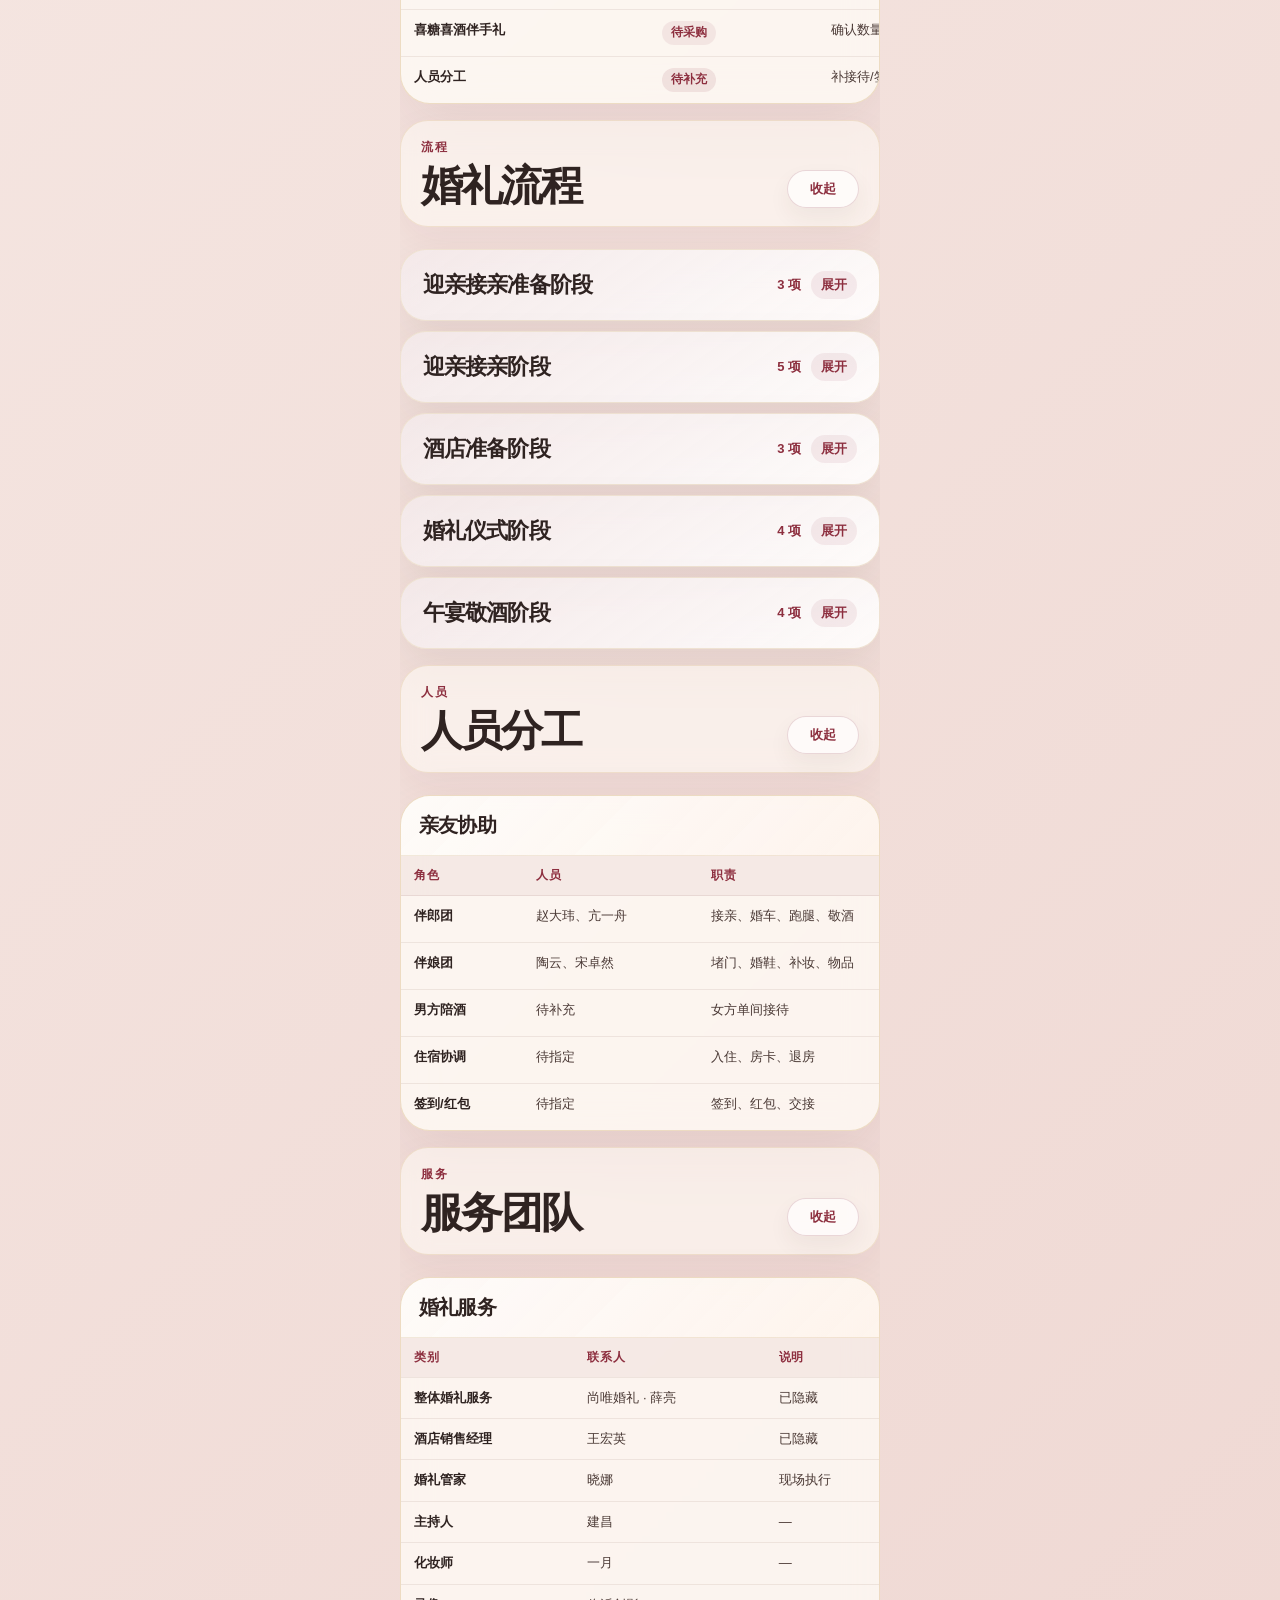
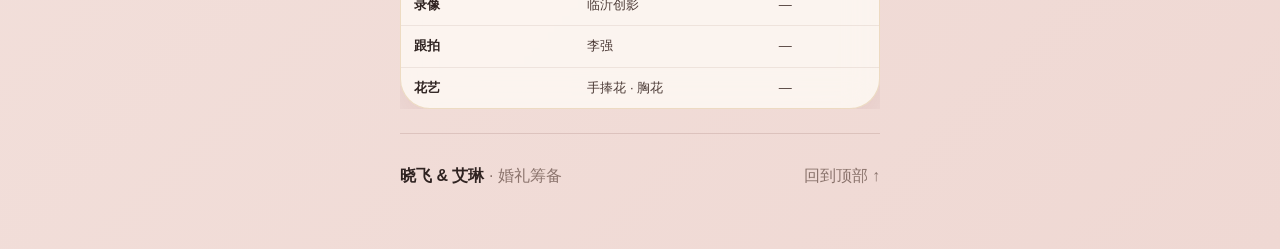
==== commit c3e64bc8: "Bust CSS cache for clean mobile layout" ====
--- a/internal.html
+++ b/internal.html
@@ -13,8 +13,8 @@
   <link rel="stylesheet" href="assets/layout.css?v=deep-layout-v2-20260611">
   <link rel="stylesheet" href="assets/tables.css?v=table-board-20260611">
   <link rel="stylesheet" href="assets/visual.css?v=visual-layout-20260611">
-  <link id="internalHeroStyle" rel="stylesheet" href="assets/internal-hero.css?v=mobile-fix-20260611-v1">
-  <link rel="stylesheet" href="assets/mobile.css?v=sitewide-mobile-20260611-v1">
+  <link id="internalHeroStyle" rel="stylesheet" href="assets/internal-hero.css?v=clean-border-20260611-v2">
+  <link rel="stylesheet" href="assets/mobile.css?v=clean-border-20260611-v2">
   <script src="assets/app.js?v=elegant-copy-20260611-v2" defer></script>
 </head>
 <body class="ops-page">
@@ -79,4 +79,4 @@
 
 <footer class="footer"><div><strong>晓飞 &amp; 艾琳</strong><span> · 婚礼筹备</span></div><a href="#home">回到顶部 ↑</a></footer>
 </body>
-</html>
+</html>
--- a/assets/mobile.css
+++ b/assets/mobile.css
@@ -1,422 +1 @@
-/* Sitewide mobile-first safety layer.
-   Loaded last to prevent desktop CSS from squeezing content on phones. */
-
-@media (max-width: 760px) {
-  html, body {
-    width: 100% !important;
-    max-width: 100% !important;
-    overflow-x: hidden !important;
-  }
-
-  *, *::before, *::after {
-    box-sizing: border-box !important;
-    writing-mode: horizontal-tb !important;
-    text-orientation: mixed !important;
-  }
-
-  body {
-    font-size: 15px !important;
-    line-height: 1.65 !important;
-  }
-
-  main,
-  .ops-page main,
-  .public-page main {
-    width: min(100% - 20px, 1180px) !important;
-    max-width: calc(100% - 20px) !important;
-    margin-left: auto !important;
-    margin-right: auto !important;
-    padding-top: 12px !important;
-    overflow-x: hidden !important;
-  }
-
-  .topbar,
-  .ops-page .topbar,
-  .public-page .topbar {
-    position: sticky !important;
-    top: 8px !important;
-    z-index: 50 !important;
-    display: flex !important;
-    align-items: center !important;
-    justify-content: space-between !important;
-    width: calc(100% - 20px) !important;
-    max-width: calc(100% - 20px) !important;
-    margin: 10px auto !important;
-    padding: 12px 14px !important;
-    border-radius: 28px !important;
-  }
-
-  .brand,
-  .ops-page .brand,
-  .public-page .brand {
-    min-width: 0 !important;
-    flex: 1 1 auto !important;
-  }
-
-  .brand span:last-child,
-  .ops-page .brand span:last-child,
-  .public-page .brand span:last-child {
-    min-width: 0 !important;
-  }
-
-  .brand strong,
-  .ops-page .brand strong,
-  .public-page .brand strong {
-    display: block !important;
-    font-size: 16px !important;
-    line-height: 1.25 !important;
-    white-space: normal !important;
-    word-break: keep-all !important;
-  }
-
-  .brand small,
-  .ops-page .brand small,
-  .public-page .brand small {
-    display: block !important;
-    font-size: 12px !important;
-    line-height: 1.35 !important;
-  }
-
-  .menu,
-  .ops-page .menu {
-    display: grid !important;
-    flex: 0 0 auto !important;
-    width: 54px !important;
-    height: 54px !important;
-    margin-left: 10px !important;
-  }
-
-  .nav,
-  .ops-page .nav,
-  .public-page .nav {
-    position: absolute !important;
-    left: 10px !important;
-    right: 10px !important;
-    top: calc(100% + 8px) !important;
-    z-index: 60 !important;
-    display: none !important;
-    grid-template-columns: repeat(3, minmax(0, 1fr)) !important;
-    gap: 8px !important;
-    padding: 12px !important;
-    border: 1px solid rgba(200,155,84,.26) !important;
-    border-radius: 22px !important;
-    background: rgba(255,252,247,.96) !important;
-    box-shadow: 0 18px 48px rgba(95,25,40,.14) !important;
-    backdrop-filter: blur(16px) !important;
-  }
-
-  .nav.open,
-  .ops-page .nav.open,
-  .public-page .nav.open {
-    display: grid !important;
-  }
-
-  .nav a,
-  .ops-page .nav a,
-  .public-page .nav a {
-    min-width: 0 !important;
-    min-height: 38px !important;
-    display: flex !important;
-    align-items: center !important;
-    justify-content: center !important;
-    padding: 8px 6px !important;
-    border-radius: 14px !important;
-    background: rgba(141,47,63,.06) !important;
-    color: #8d2f3f !important;
-    font-size: 13px !important;
-    font-weight: 900 !important;
-    text-align: center !important;
-    white-space: nowrap !important;
-  }
-
-  h1, h2, h3, p, span, small, a, b, strong, td, th, li, div {
-    max-width: 100% !important;
-  }
-
-  h1, h2, h3,
-  .ops-title-card h1,
-  .hero h1 {
-    word-break: keep-all !important;
-    overflow-wrap: normal !important;
-    white-space: normal !important;
-  }
-
-  p, small, span, td, th, .lead, .ops-lead {
-    word-break: normal !important;
-    overflow-wrap: break-word !important;
-    white-space: normal !important;
-  }
-
-  /* Public homepage */
-  .public-page .hero,
-  .hero {
-    display: block !important;
-    width: 100% !important;
-    max-width: 100% !important;
-    min-height: auto !important;
-    padding: 20px !important;
-    border-radius: 30px !important;
-    overflow: hidden !important;
-  }
-
-  .public-page .hero-copy,
-  .hero-copy {
-    width: 100% !important;
-    max-width: 100% !important;
-  }
-
-  .public-page h1,
-  .hero h1 {
-    font-size: clamp(38px, 12vw, 54px) !important;
-    line-height: 1.08 !important;
-    letter-spacing: -.045em !important;
-  }
-
-  .public-page .lead,
-  .lead {
-    font-size: 15px !important;
-    line-height: 1.72 !important;
-  }
-
-  .meta-grid,
-  .info-grid,
-  .public-page .meta-grid,
-  .public-page .info-grid {
-    grid-template-columns: 1fr !important;
-  }
-
-  .public-page .hero-media,
-  .hero-media {
-    width: 100% !important;
-    max-width: 100% !important;
-    margin-top: 18px !important;
-    justify-self: stretch !important;
-  }
-
-  .public-page .photo-card,
-  .photo-card {
-    width: 100% !important;
-    min-height: 360px !important;
-    max-height: 520px !important;
-    border-radius: 26px !important;
-  }
-
-  .countdown,
-  .public-page .countdown {
-    grid-template-columns: repeat(2, minmax(0, 1fr)) !important;
-  }
-
-  /* Planning page hero */
-  .ops-page .ops-hero,
-  .ops-page #home.ops-hero {
-    display: block !important;
-    width: 100% !important;
-    max-width: 100% !important;
-    min-width: 0 !important;
-    margin: 14px auto 0 !important;
-    padding: 18px !important;
-    border-radius: 30px !important;
-    overflow: hidden !important;
-  }
-
-  .ops-page .ops-hero-bg {
-    display: none !important;
-  }
-
-  .ops-page .ops-hero-copy {
-    display: block !important;
-    width: 100% !important;
-    max-width: none !important;
-    min-width: 0 !important;
-    padding: 16px !important;
-    border-radius: 22px !important;
-  }
-
-  .ops-page .ops-eyebrow {
-    display: inline-flex !important;
-    width: auto !important;
-    max-width: 100% !important;
-    white-space: nowrap !important;
-    margin-bottom: 12px !important;
-  }
-
-  .ops-page .ops-title-card {
-    width: 100% !important;
-    max-width: none !important;
-    min-width: 0 !important;
-    padding: 16px !important;
-    border-radius: 22px !important;
-  }
-
-  .ops-page .ops-title-card h1 {
-    display: block !important;
-    width: 100% !important;
-    max-width: 100% !important;
-    font-size: clamp(34px, 11vw, 48px) !important;
-    line-height: 1.1 !important;
-    letter-spacing: -.045em !important;
-    white-space: normal !important;
-    word-break: keep-all !important;
-    overflow-wrap: normal !important;
-  }
-
-  .ops-page .ops-lead {
-    width: 100% !important;
-    max-width: 100% !important;
-    margin-top: 14px !important;
-    font-size: 15px !important;
-    line-height: 1.72 !important;
-  }
-
-  .ops-page .ops-status-row,
-  .ops-page .ops-actions {
-    display: grid !important;
-    grid-template-columns: 1fr !important;
-    gap: 8px !important;
-  }
-
-  .ops-page .ops-status-row span,
-  .ops-page .ops-btn {
-    width: 100% !important;
-    min-width: 0 !important;
-  }
-
-  .ops-page .ops-brief-grid,
-  .ops-page .ops-module-grid,
-  .ops-page .ops-notes-grid,
-  .table-grid-2,
-  .table-grid-3,
-  .visual-split,
-  .room-visual-grid,
-  .hall-grid,
-  .guest-cards,
-  .schedule-stages,
-  .stage-list {
-    grid-template-columns: 1fr !important;
-  }
-
-  .ops-page .ops-ribbon {
-    display: none !important;
-  }
-
-  .ops-page .ops-hero-media {
-    display: none !important;
-  }
-
-  .section,
-  .ops-section,
-  .ops-page .section,
-  .ops-page .ops-section {
-    width: 100% !important;
-    max-width: 100% !important;
-    padding-left: 0 !important;
-    padding-right: 0 !important;
-    margin-top: 16px !important;
-    overflow: visible !important;
-  }
-
-  .section-split-head,
-  .ops-page .section-split-head,
-  .section-head {
-    display: block !important;
-    padding: 16px !important;
-    border-radius: 22px !important;
-  }
-
-  .section-split-head h2,
-  .section-head h2 {
-    font-size: 24px !important;
-    line-height: 1.25 !important;
-  }
-
-  .ops-toggle {
-    width: 100% !important;
-    margin-top: 12px !important;
-  }
-
-  .table-panel,
-  .ops-page .table-panel {
-    width: 100% !important;
-    max-width: 100% !important;
-    overflow-x: auto !important;
-    -webkit-overflow-scrolling: touch !important;
-    border-radius: 22px !important;
-  }
-
-  .work-table,
-  .ops-page .work-table {
-    min-width: 680px !important;
-    width: 680px !important;
-    font-size: 13px !important;
-  }
-
-  .work-table th,
-  .work-table td,
-  .ops-page .work-table th,
-  .ops-page .work-table td {
-    padding: 10px 11px !important;
-    line-height: 1.45 !important;
-    white-space: normal !important;
-  }
-
-  .tag {
-    white-space: nowrap !important;
-  }
-
-  .hall-visual,
-  .room-box,
-  .table-node,
-  .guest-group,
-  .schedule-stage,
-  .schedule-card,
-  .info-card,
-  .meta-card,
-  .ops-module,
-  .ops-note-card {
-    width: 100% !important;
-    max-width: 100% !important;
-    min-width: 0 !important;
-  }
-
-  .hall-visual {
-    overflow-x: auto !important;
-    -webkit-overflow-scrolling: touch !important;
-  }
-
-  .hall-grid {
-    min-width: 0 !important;
-  }
-
-  .time-item,
-  .schedule-card {
-    grid-template-columns: 1fr !important;
-  }
-
-  .footer,
-  .ops-page .footer,
-  .public-page .footer {
-    display: block !important;
-    width: calc(100% - 20px) !important;
-    max-width: calc(100% - 20px) !important;
-    text-align: center !important;
-  }
-}
-
-@media (max-width: 390px) {
-  .nav,
-  .ops-page .nav,
-  .public-page .nav {
-    grid-template-columns: repeat(2, minmax(0, 1fr)) !important;
-  }
-
-  .ops-page .ops-title-card h1,
-  .public-page h1,
-  .hero h1 {
-    font-size: clamp(32px, 12vw, 44px) !important;
-  }
-
-  .public-page .photo-card,
-  .photo-card {
-    min-height: 330px !important;
-  }
-}
+html,body{max-width:100%;overflow-x:hidden}*,*:before,*:after{box-sizing:border-box;writing-mode:horizontal-tb;text-orientation:mixed}main,.ops-page main,.public-page main{width:min(100% - 20px,480px)!important;max-width:480px!important;margin:0 auto!important;overflow-x:hidden!important}.topbar,.ops-page .topbar,.public-page .topbar{width:min(100% - 20px,480px)!important;max-width:480px!important;margin:10px auto!important;border-radius:28px!important}.ops-page .ops-hero,.hero{display:block!important;width:100%!important;max-width:100%!important;min-height:auto!important;padding:20px!important;border-radius:30px!important;overflow:hidden!important}.ops-page .ops-hero:before,.ops-page .ops-hero:after{display:none!important}.ops-page .ops-hero-copy,.ops-page .ops-title-card,.hero-copy{width:100%!important;max-width:100%!important;min-width:0!important}.ops-page .ops-hero-copy{border:0!important;box-shadow:none!important;background:transparent!important;padding:0!important}.ops-page .ops-title-card{border:0!important;box-shadow:none!important;background:rgba(255,252,247,.74)!important;border-radius:24px!important}.ops-page .ops-title-card h1,.hero h1{font-size:clamp(34px,11vw,52px)!important;line-height:1.1!important;white-space:normal!important;word-break:keep-all!important;overflow-wrap:normal!important}.ops-lead,.lead{font-size:15px!important;line-height:1.72!important;word-break:normal!important}.meta-grid,.info-grid,.table-grid-2,.table-grid-3,.visual-split,.room-visual-grid,.hall-grid,.guest-cards,.schedule-stages,.stage-list,.ops-status-row,.ops-actions,.ops-brief-grid,.ops-module-grid,.ops-notes-grid{display:grid!important;grid-template-columns:1fr!important;gap:10px!important}.section,.ops-section{width:100%!important;max-width:100%!important;padding:0!important;margin-top:16px!important}.table-panel{width:100%!important;max-width:100%!important;overflow-x:auto!important}.work-table{min-width:680px!important;width:680px!important;font-size:13px!important}.nav{grid-template-columns:repeat(3,1fr)!important}.footer{width:min(100% - 20px,480px)!important;max-width:480px!important;text-align:center!important}.ops-page .ops-hero-media{display:block!important;width:100%!important;max-width:100%!important;margin-top:16px!important}.ops-page .ops-photo-card{width:100%!important;min-height:360px!important;border-radius:26px!important}.ops-page .ops-countdown{grid-template-columns:repeat(2,1fr)!important}
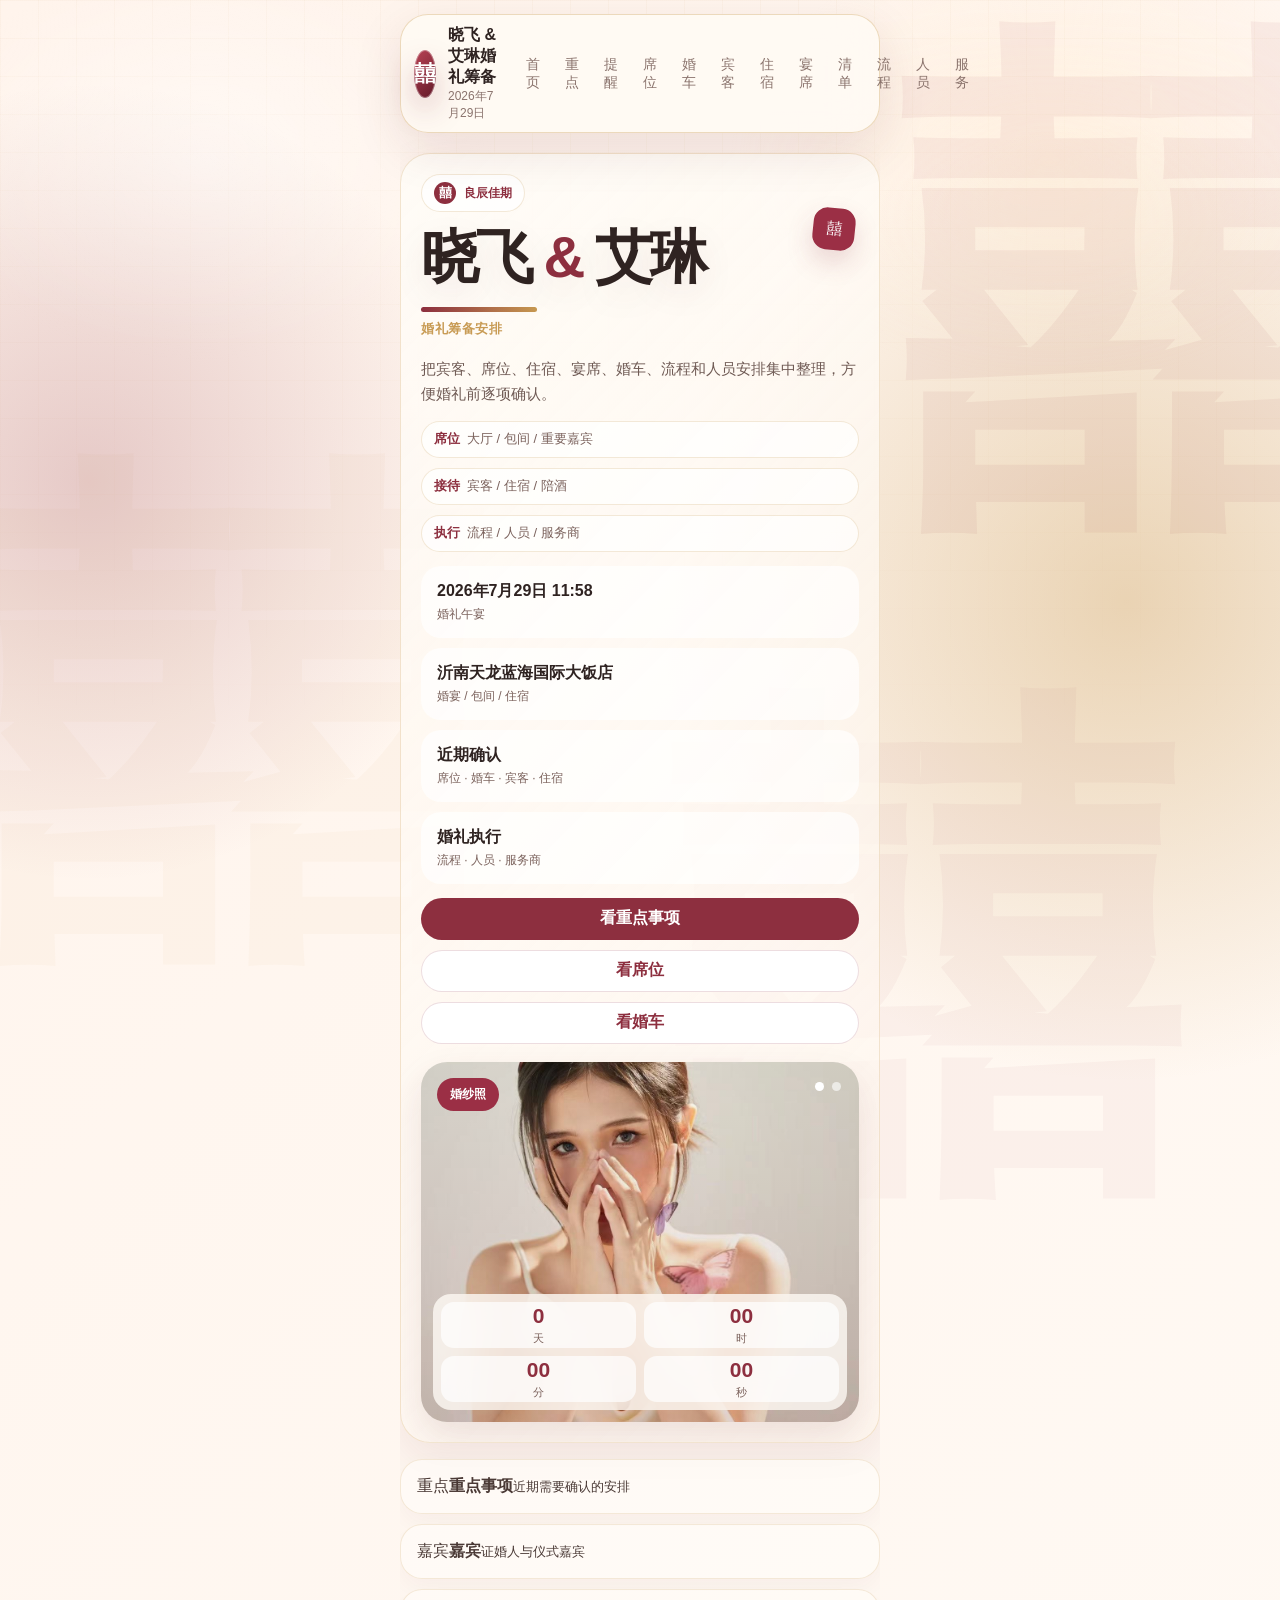
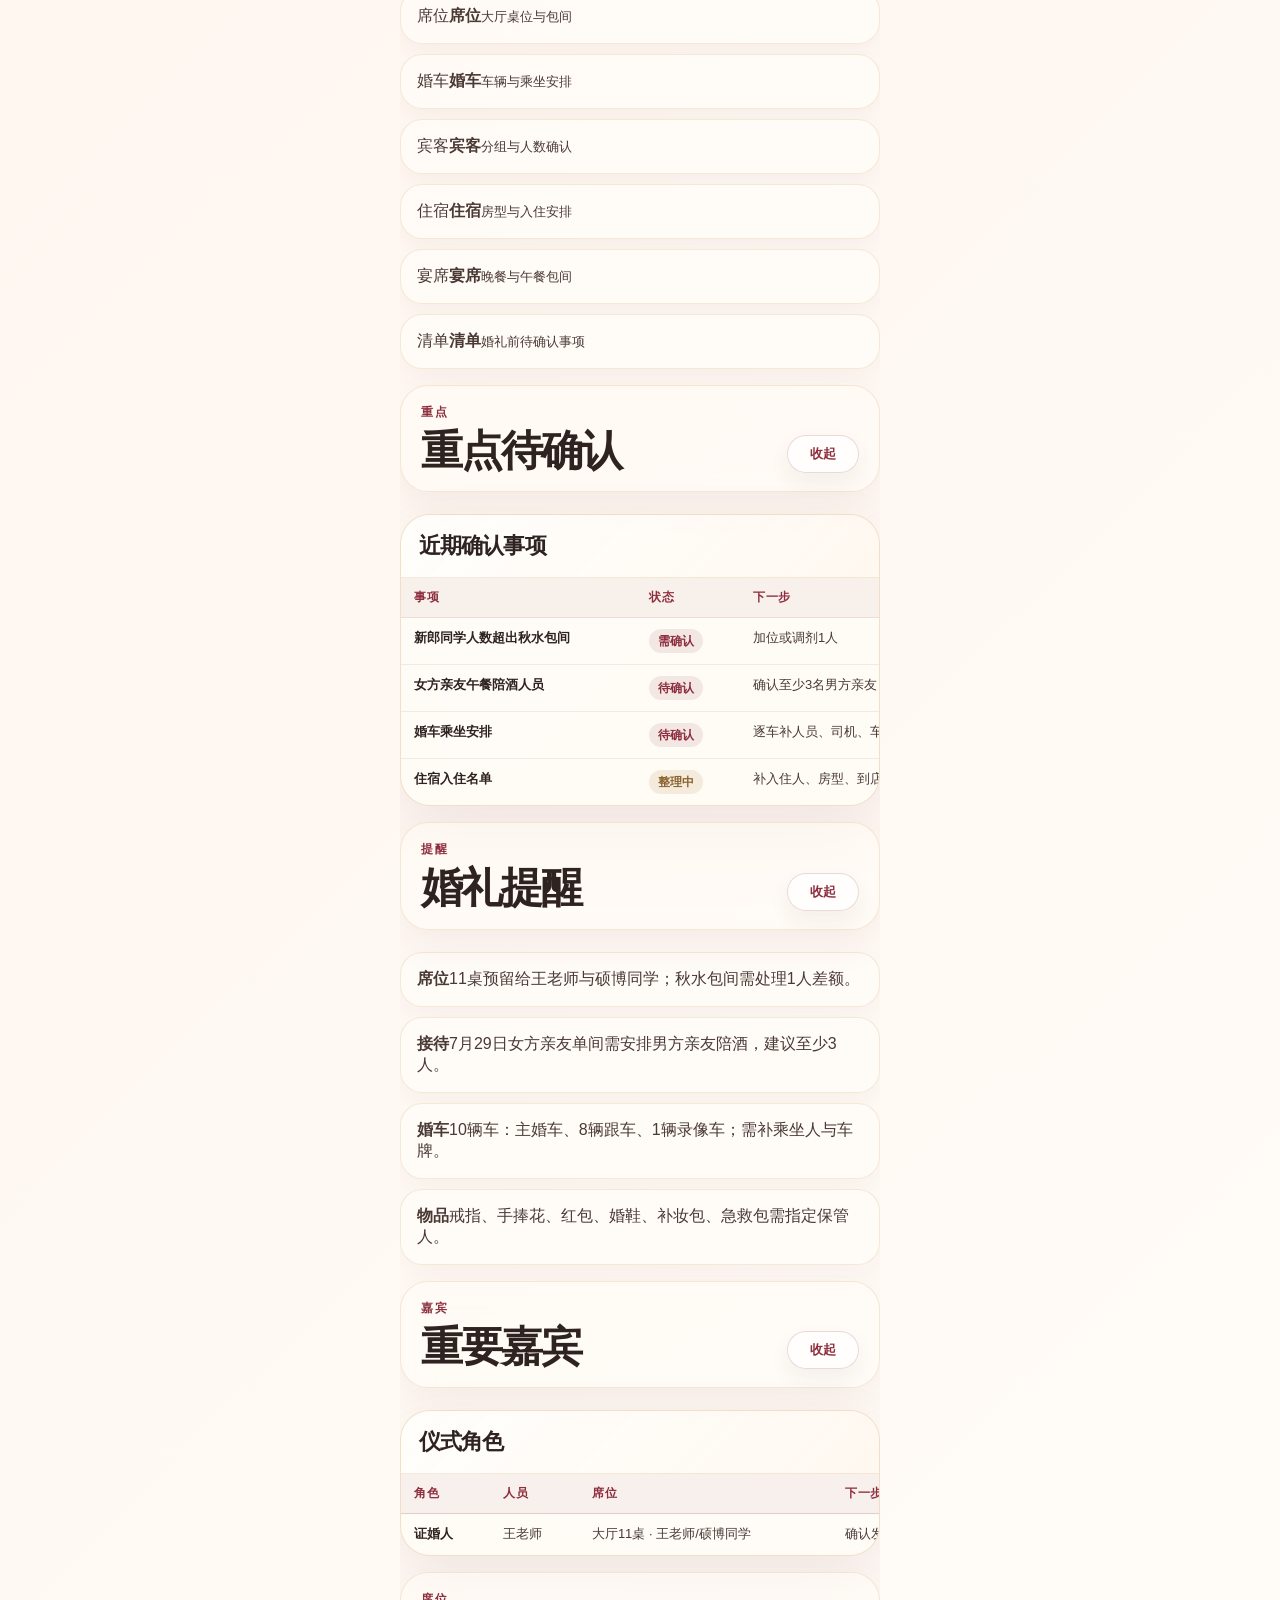
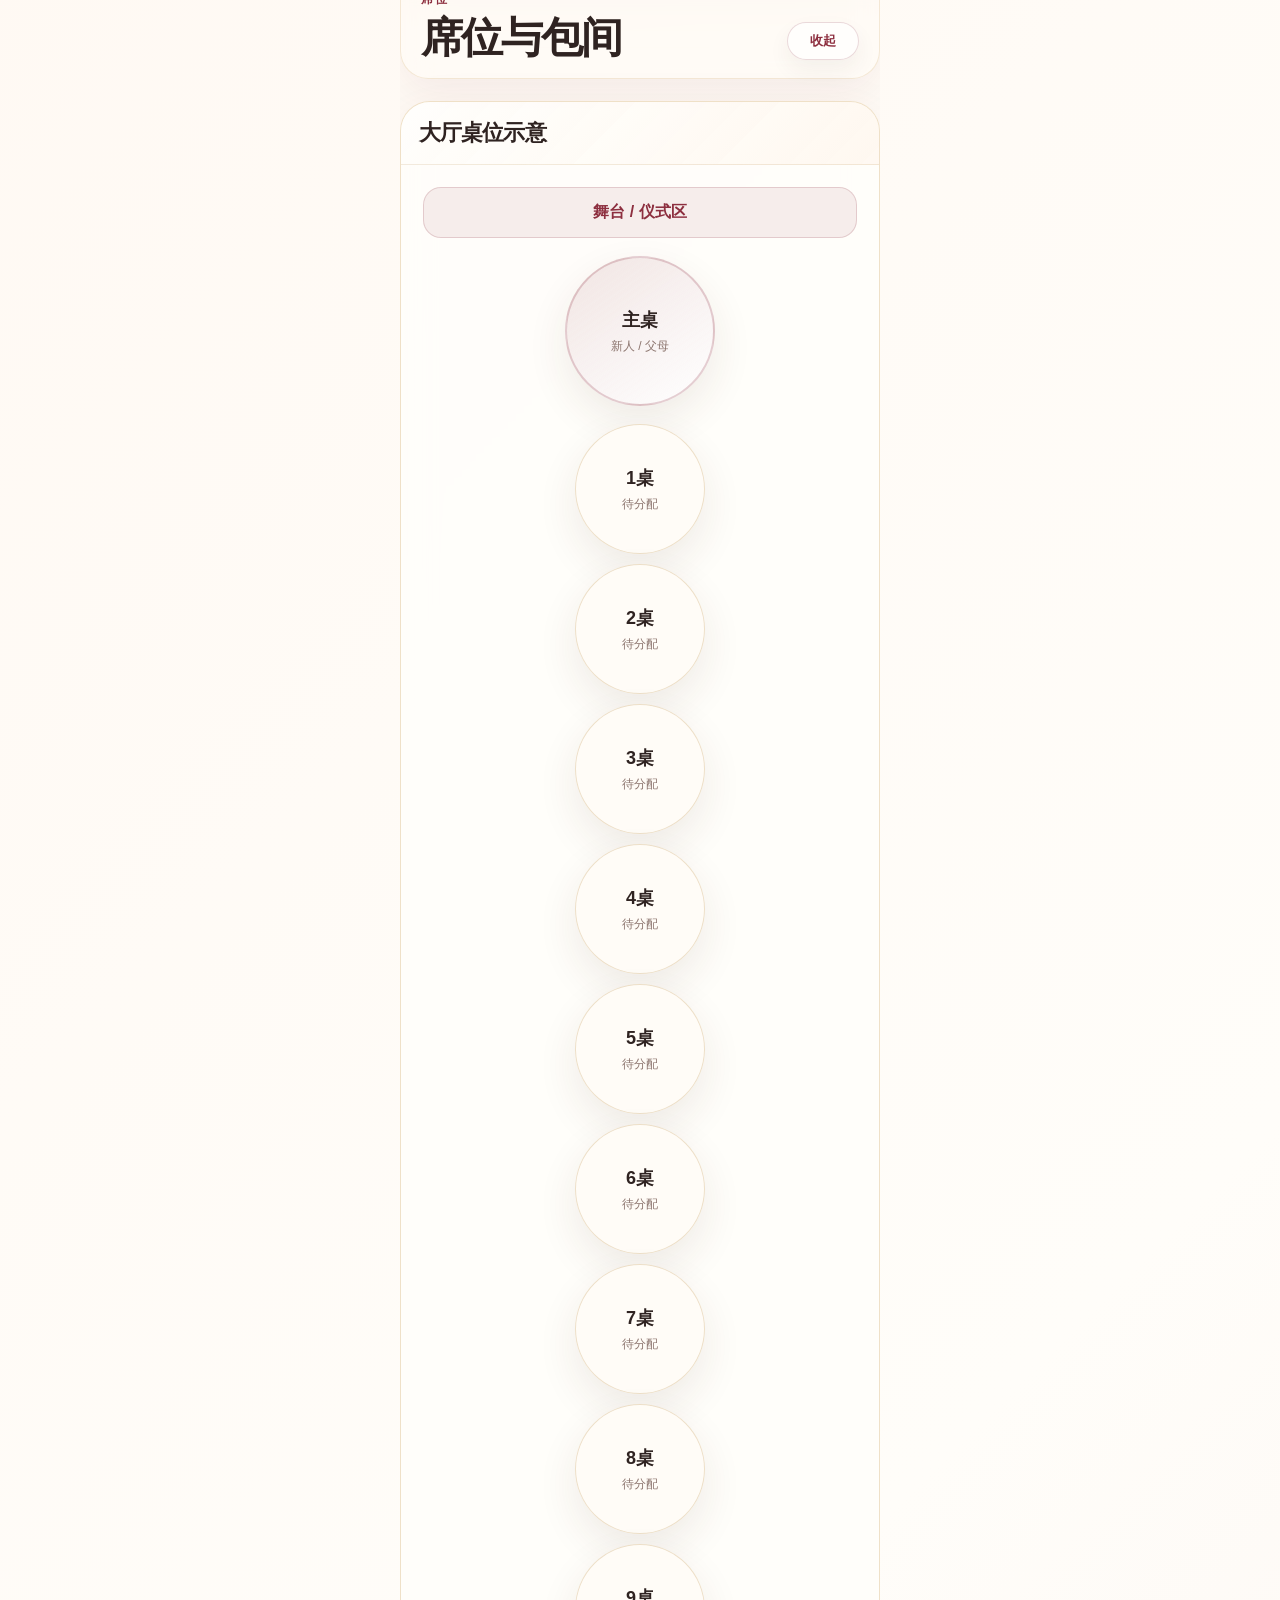
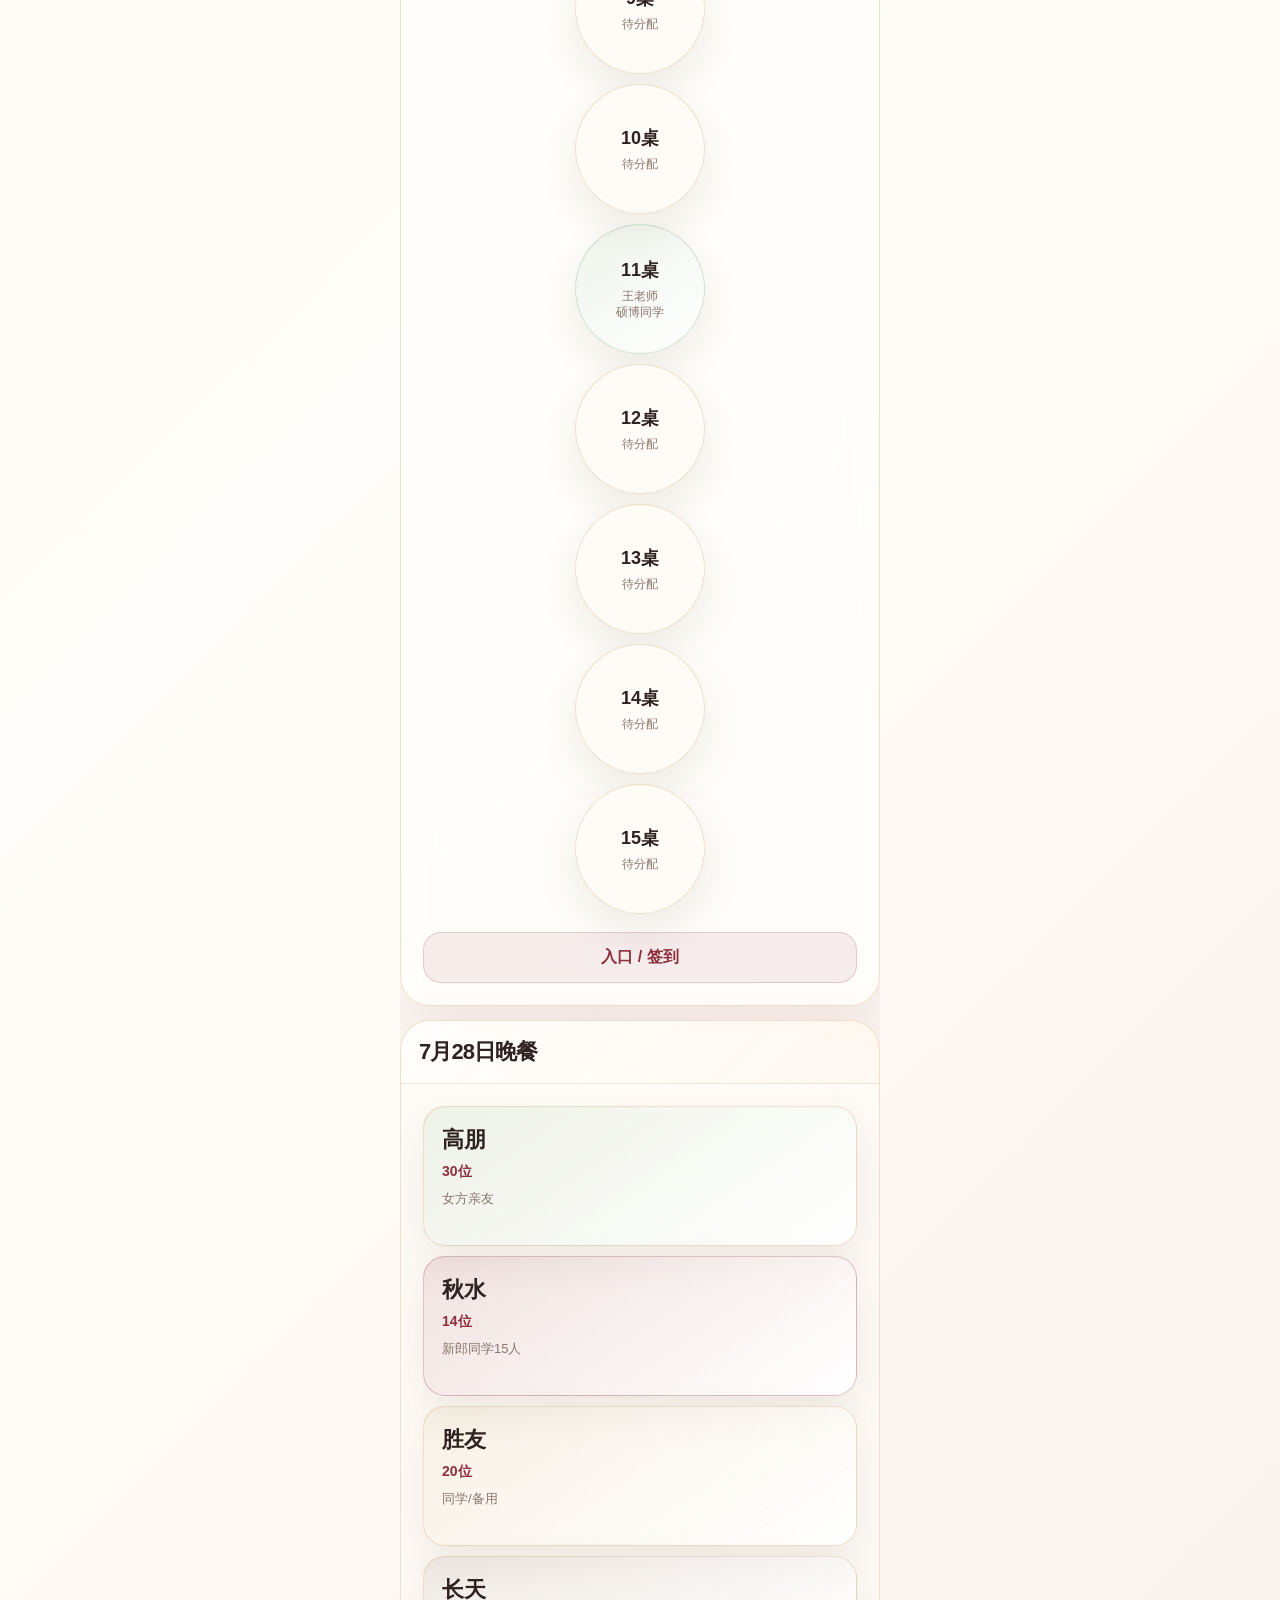
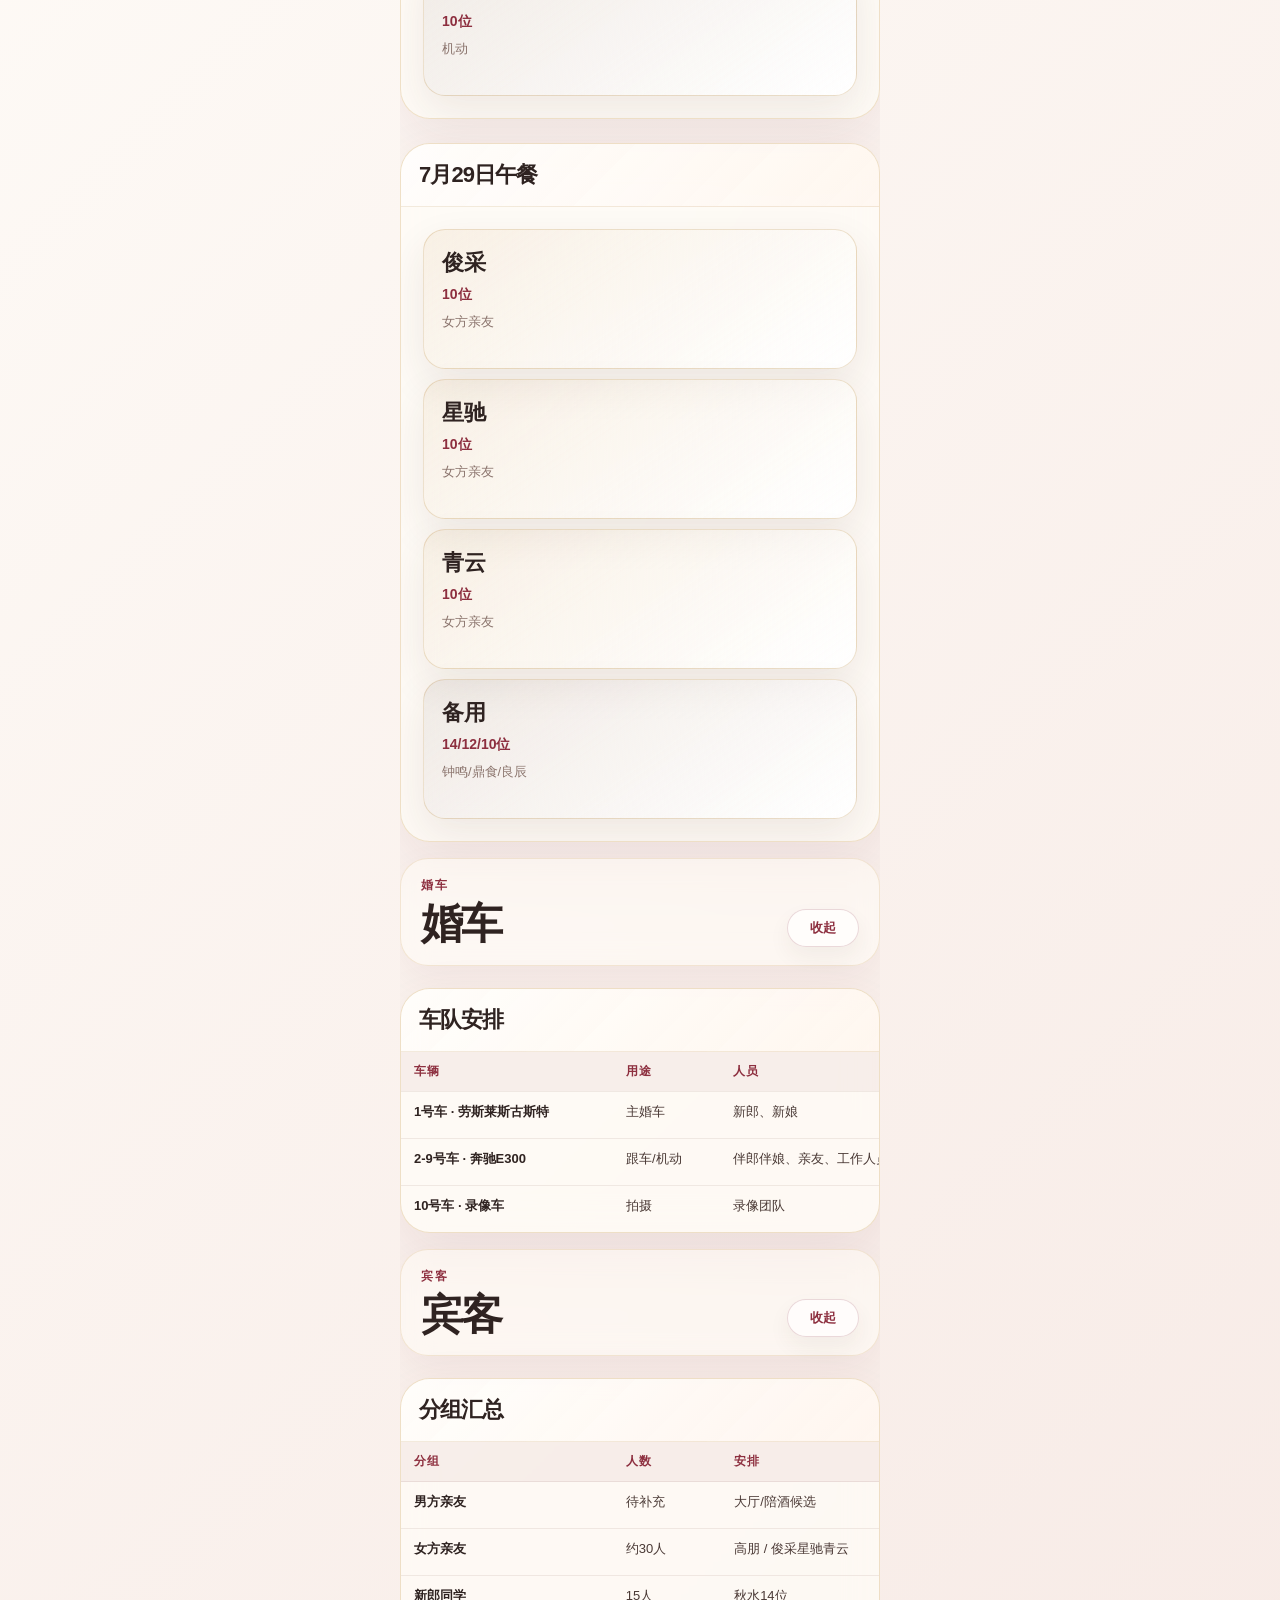
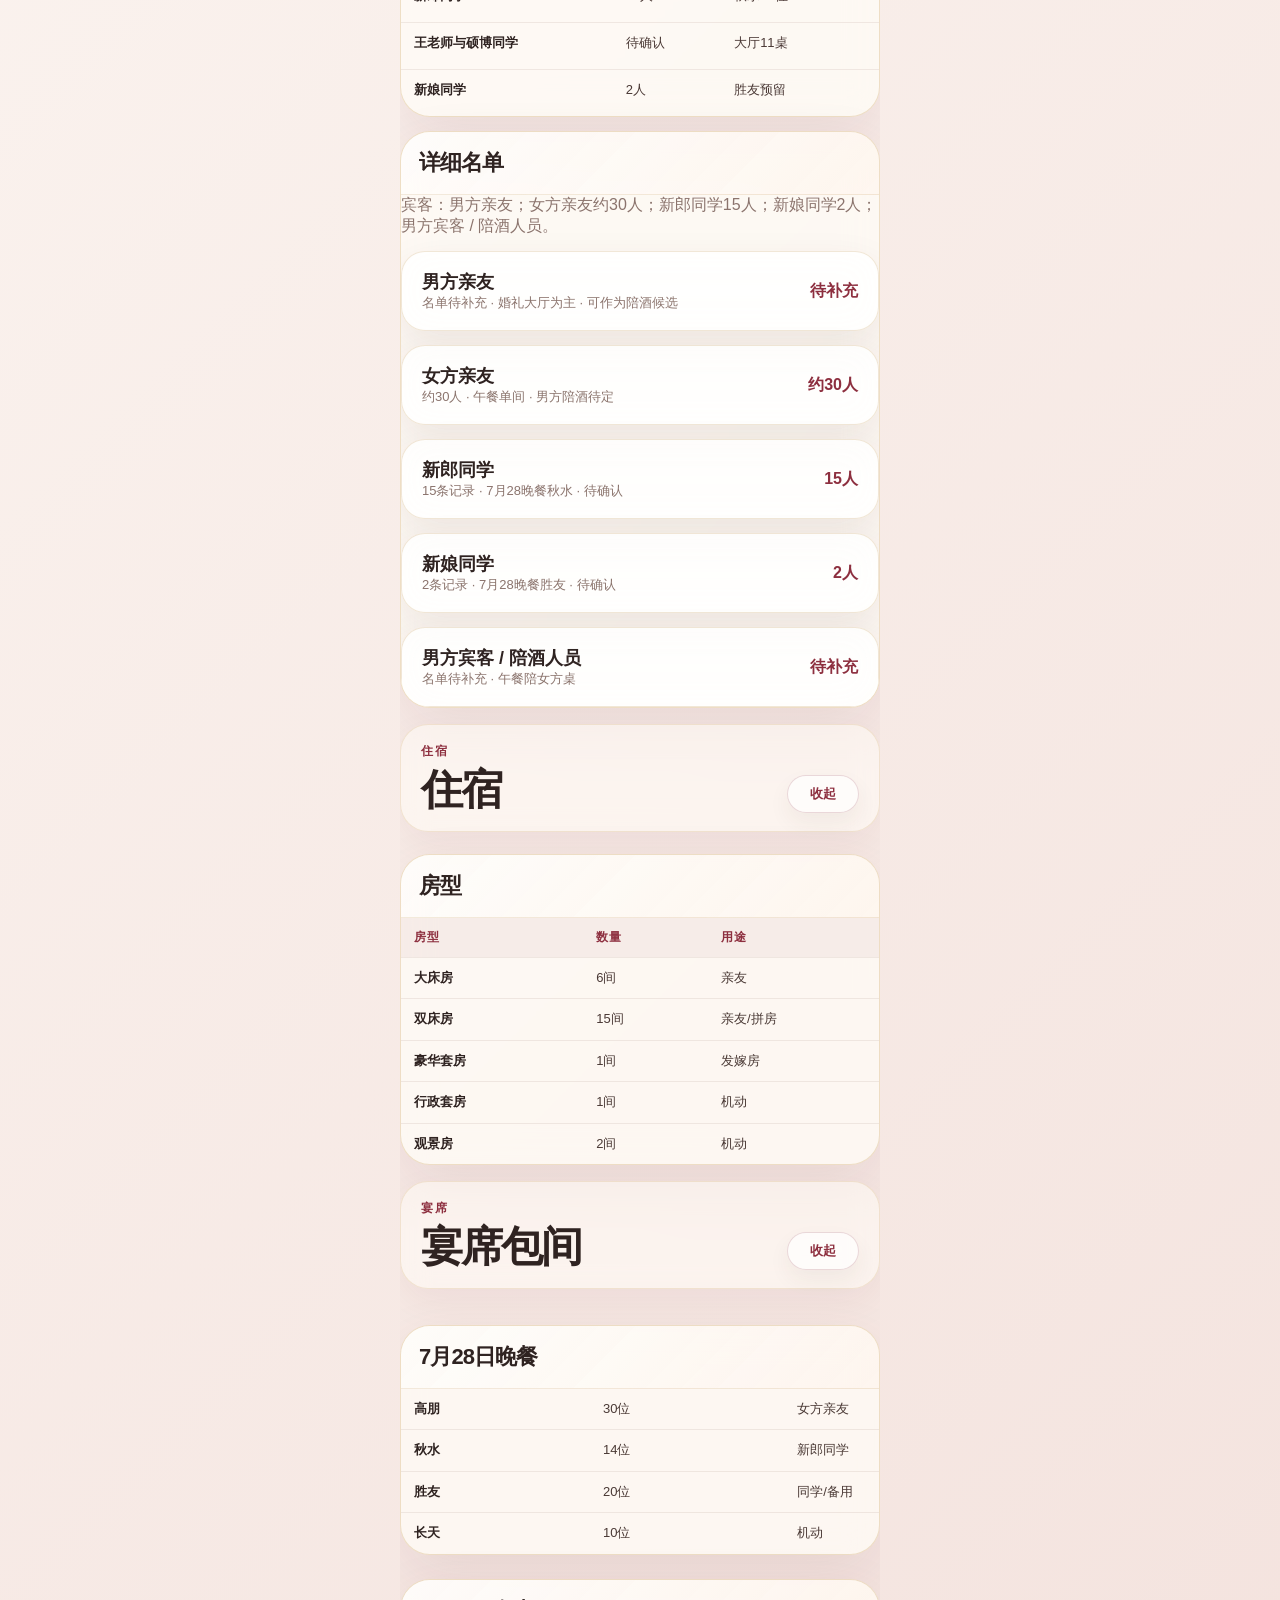
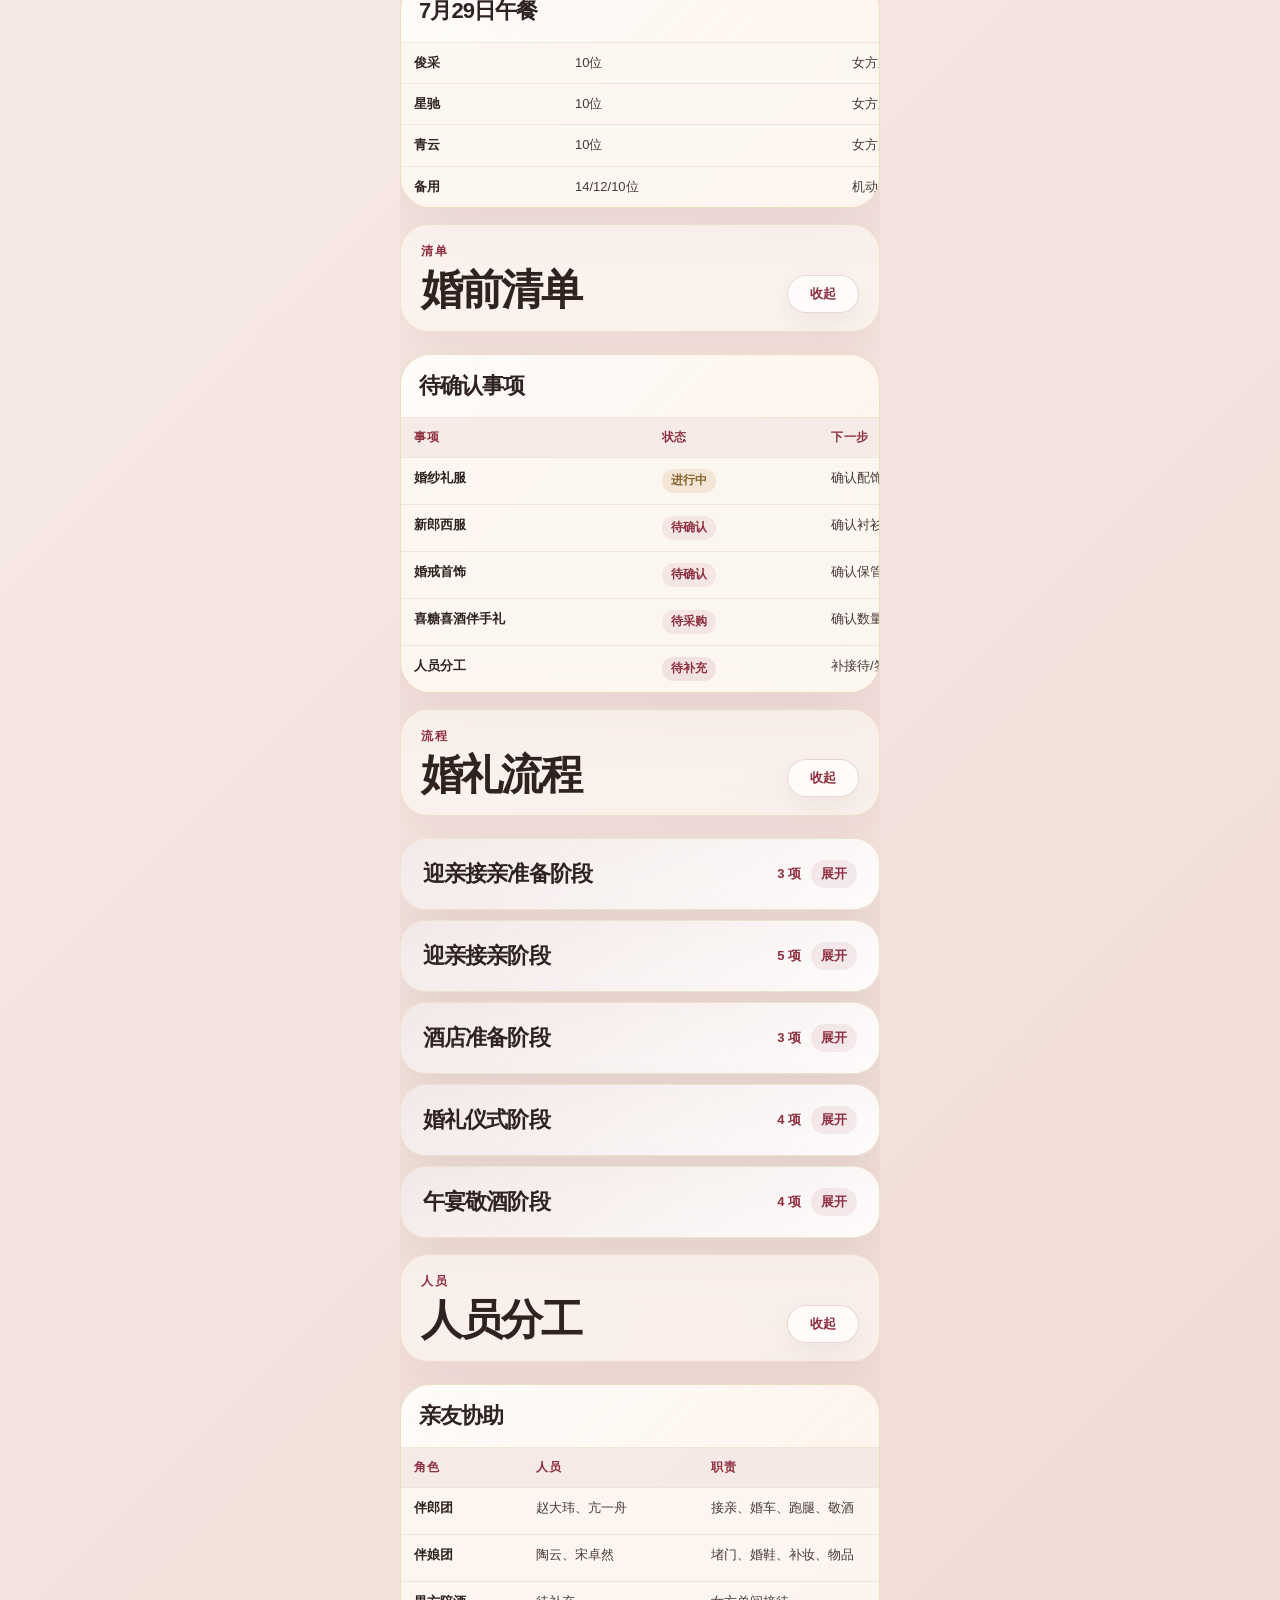
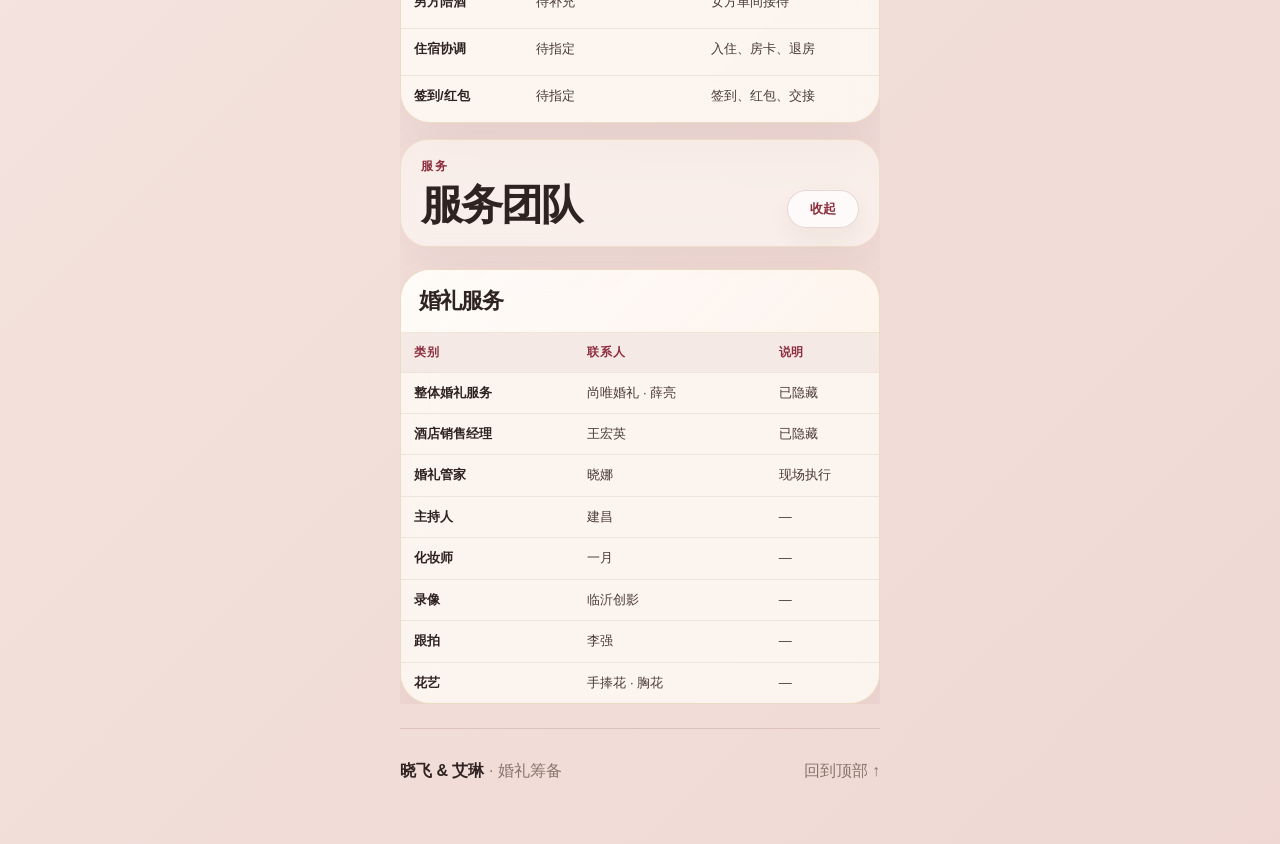
==== commit 22701739: "Add automatic asset versioning" ====
--- a/internal.html
+++ b/internal.html
@@ -9,13 +9,21 @@
   <meta http-equiv="Cache-Control" content="no-cache, no-store, must-revalidate">
   <meta http-equiv="Pragma" content="no-cache">
   <meta http-equiv="Expires" content="0">
-  <link rel="stylesheet" href="assets/style.css?v=home-layout-20260610">
-  <link rel="stylesheet" href="assets/layout.css?v=deep-layout-v2-20260611">
-  <link rel="stylesheet" href="assets/tables.css?v=table-board-20260611">
-  <link rel="stylesheet" href="assets/visual.css?v=visual-layout-20260611">
-  <link id="internalHeroStyle" rel="stylesheet" href="assets/internal-hero.css?v=clean-border-20260611-v2">
-  <link rel="stylesheet" href="assets/mobile.css?v=clean-border-20260611-v2">
-  <script src="assets/app.js?v=elegant-copy-20260611-v2" defer></script>
+  <script>
+    (function(){
+      var v = Date.now();
+      ['style','layout','tables','visual','internal-hero','mobile'].forEach(function(name){
+        var link = document.createElement('link');
+        link.rel = 'stylesheet';
+        link.href = 'assets/' + name + '.css?v=' + v;
+        document.head.appendChild(link);
+      });
+      var script = document.createElement('script');
+      script.src = 'assets/app.js?v=' + v;
+      script.defer = true;
+      document.head.appendChild(script);
+    })();
+  </script>
 </head>
 <body class="ops-page">
 <header class="topbar">
